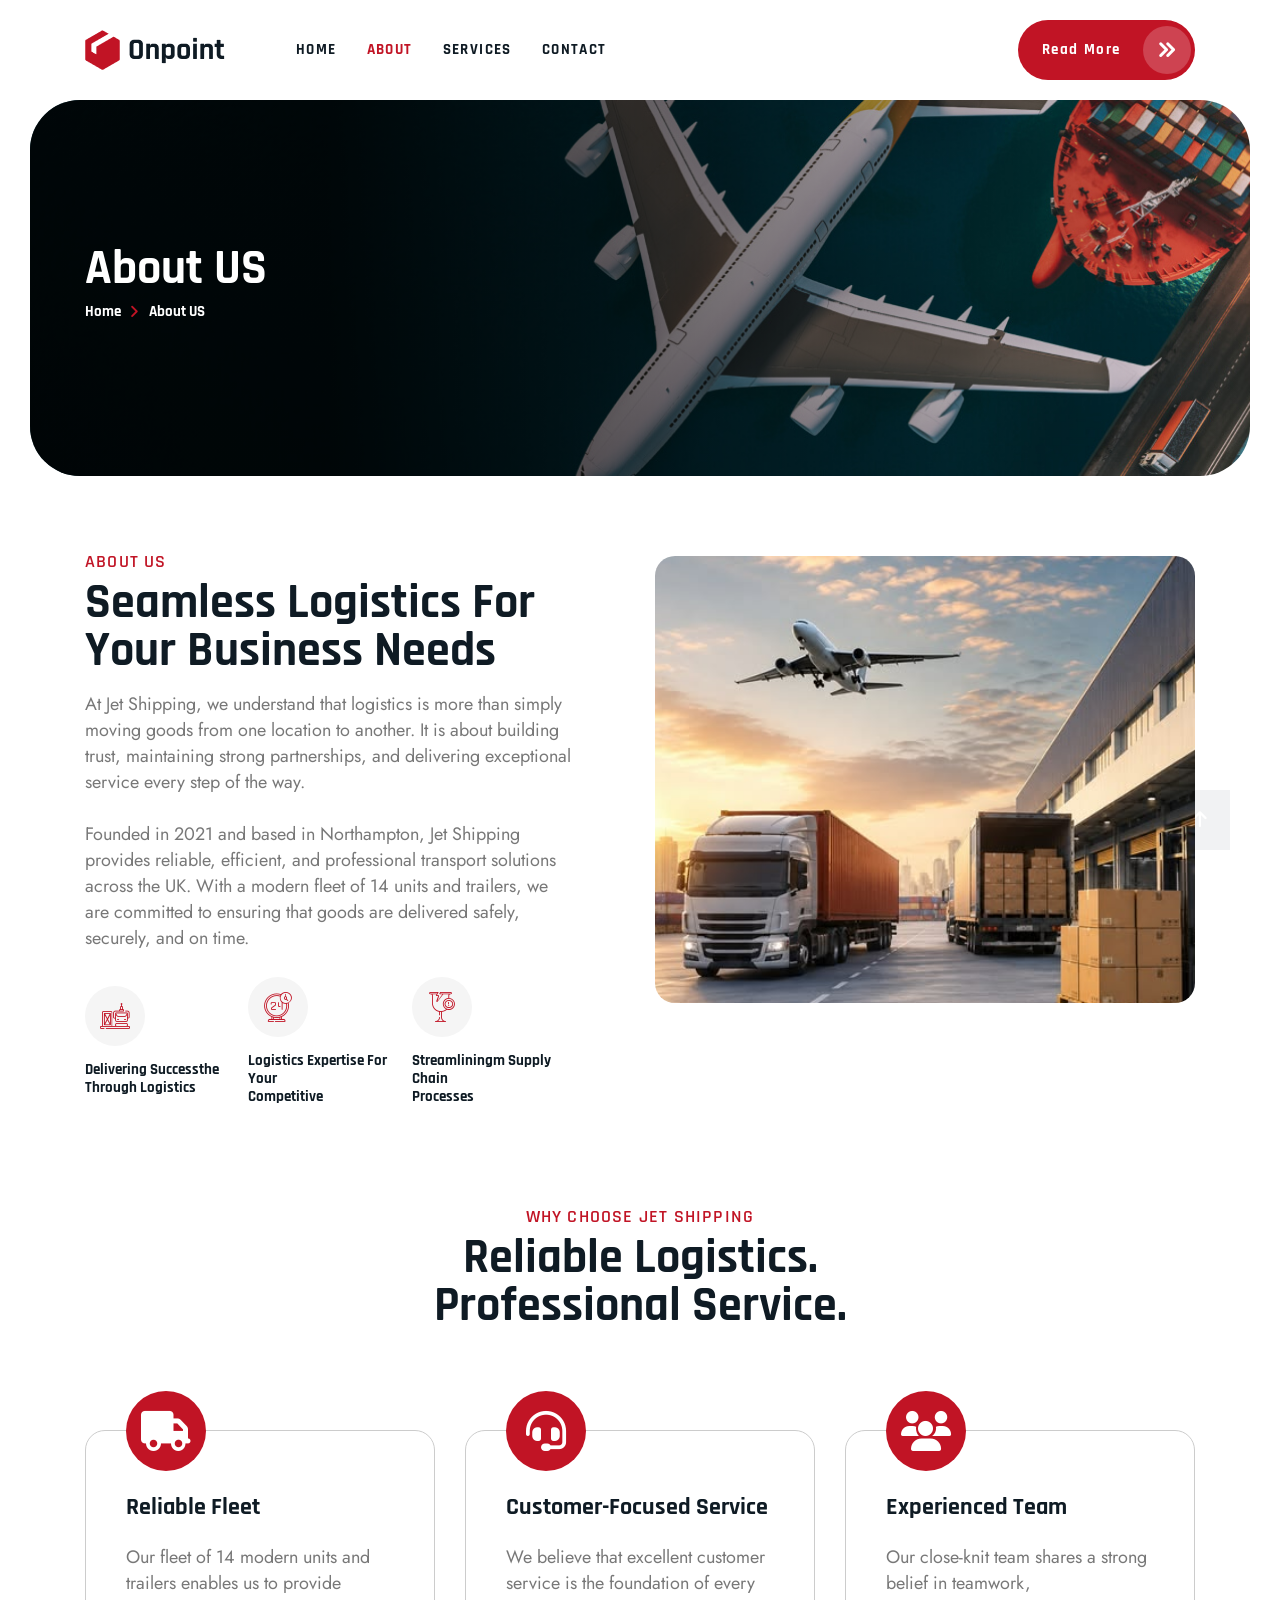
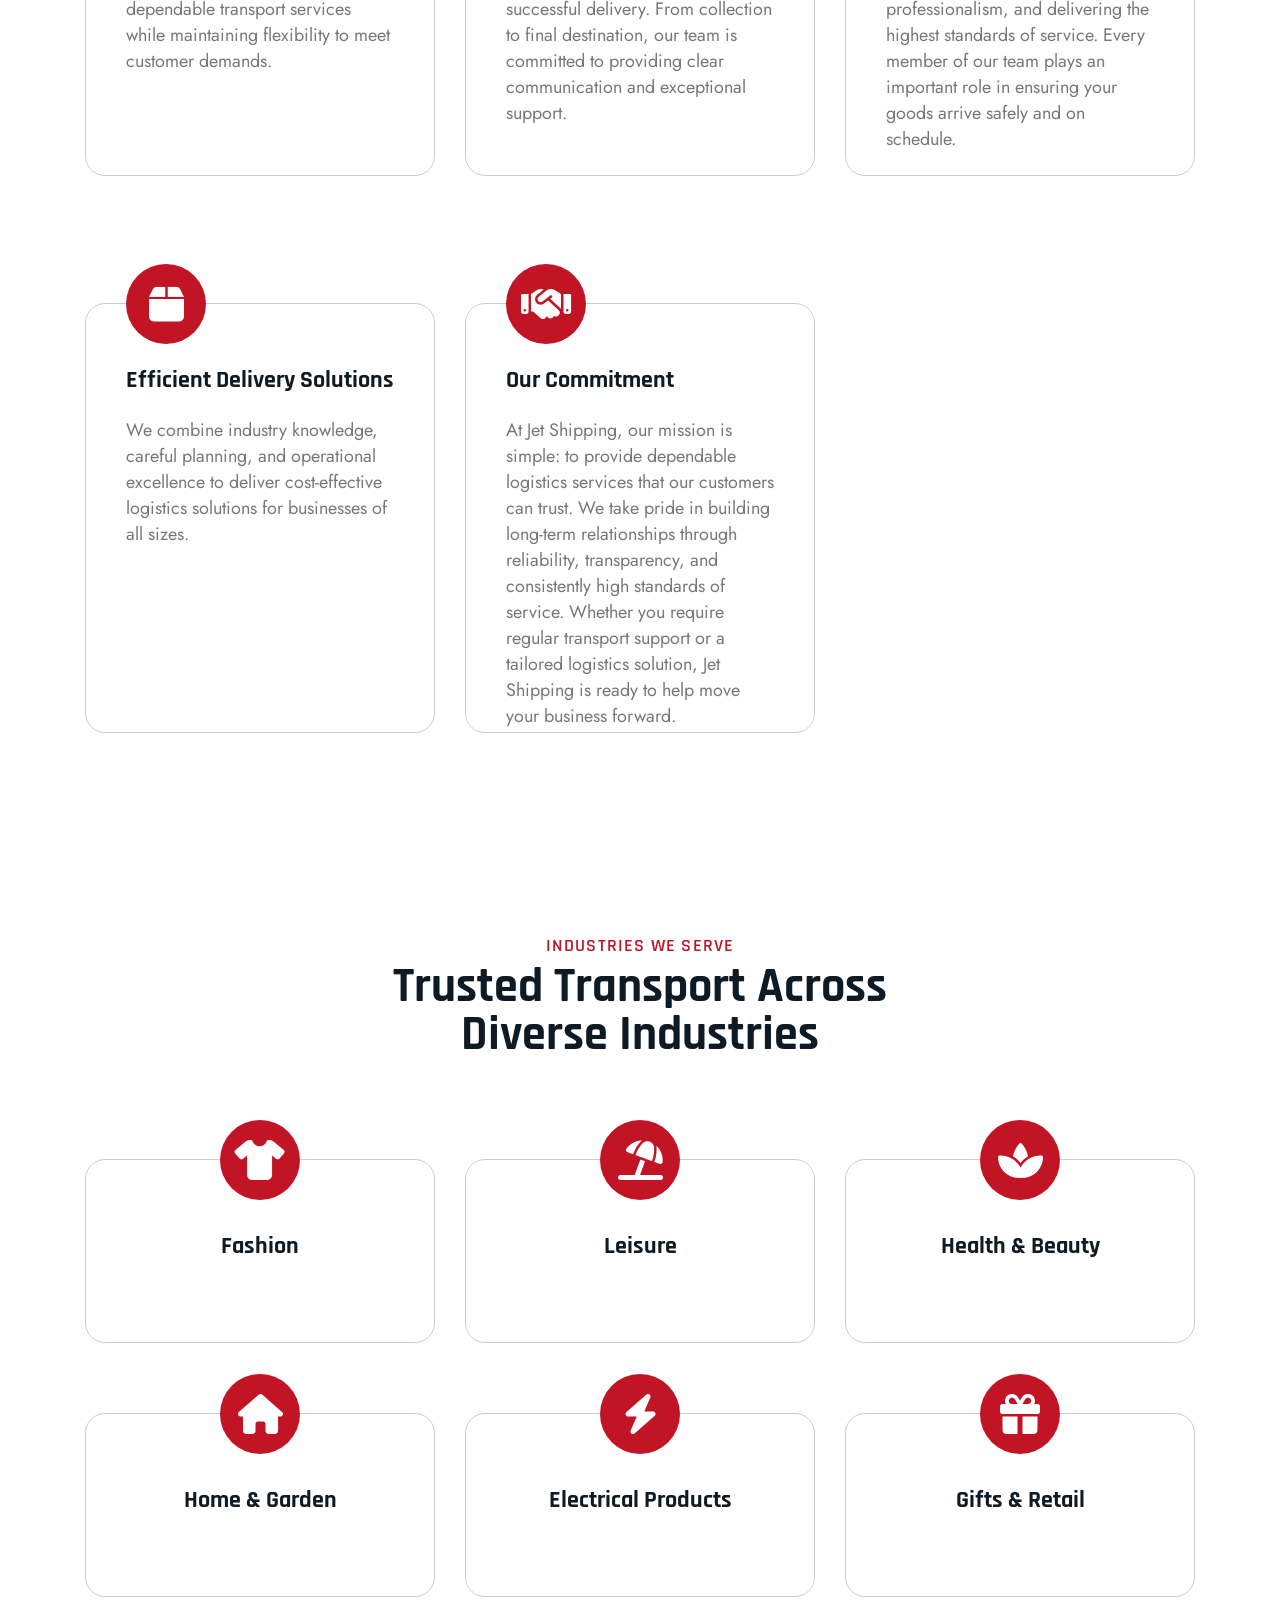
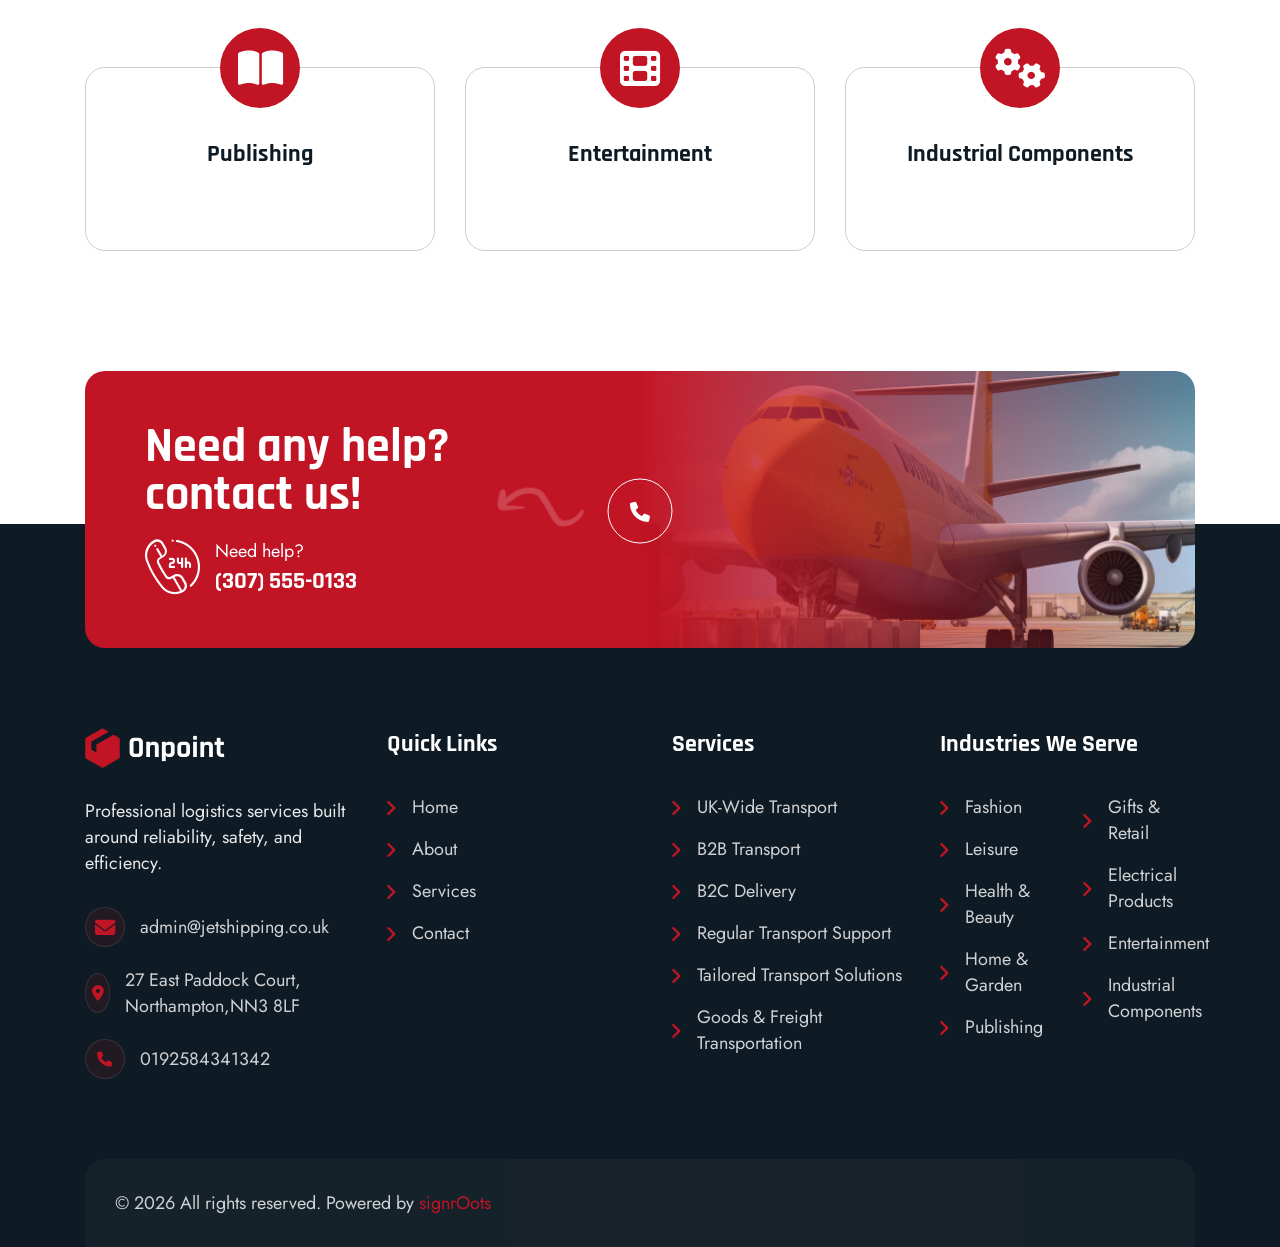
==== about.html @ c1cef326 "footer update" ====
<!DOCTYPE html>
<html lang="en">

<head>
    <meta charset="UTF-8" />
    <meta name="viewport" content="width=device-width, initial-scale=1.0" />
    <title>About Us | Jet Shipping | UK Logistics Services</title>
   
    <!-- Open Graph -->
    <meta property="og:title" content="Reliable Logistics Solutions You Can Trust | Jet Shipping">
    <meta property="og:description" content="Jet Shipping provides reliable and professional transport solutions across the UK, delivering goods safely, efficiently, and on time.">
    <meta property="og:image" content="https://arathi-kv.github.io/jetshipping/assets/images/share-thumbnail.png">
    <meta property="og:image:width" content="1200">
    <meta property="og:image:height" content="630">
    <meta property="og:image:alt" content="Jet Shipping - Reliable UK Logistics Solutions">
    <meta property="og:url" content="https://arathi-kv.github.io/jetshipping/about.html">
    <meta property="og:type" content="website">
    <meta property="og:site_name" content="Jet Shipping">
    <meta property="og:locale" content="en_GB">

    <!-- Twitter -->
    <meta name="twitter:card" content="summary_large_image">
    <meta name="twitter:title" content="Reliable Logistics Solutions You Can Trust | Jet Shipping">
    <meta name="twitter:description" content="Jet Shipping provides reliable and professional transport solutions across the UK, delivering goods safely, efficiently, and on time.">
    <meta name="twitter:image" content="https://arathi-kv.github.io/jetshipping/assets/images/share-thumbnail.png">
    <meta name="twitter:image:alt" content="Jet Shipping - Reliable UK Logistics Solutions">


    <!-- favicons Icons -->
    <link rel="apple-touch-icon" sizes="180x180" href="assets/images/favicons/apple-touch-icon.png" />
    <link rel="icon" type="image/png" sizes="32x32" href="assets/images/favicons/favicon-32x32.png" />
    <link rel="icon" type="image/png" sizes="16x16" href="assets/images/favicons/favicon-16x16.png" />
    <link rel="manifest" href="assets/images/favicons/site.webmanifest" />
    <meta name="description" content="onpoint HTML 5 Template " />

    <!-- fonts -->
    <link rel="preconnect" href="https://fonts.googleapis.com">

    <link rel="preconnect" href="https://fonts.gstatic.com" crossorigin>

    <link href="https://fonts.googleapis.com/css2?family=Jost:ital,wght@0,100..900;1,100..900&display=swap"
        rel="stylesheet">

    <link href="https://fonts.googleapis.com/css2?family=Rajdhani:wght@300;400;500;600;700&display=swap"
        rel="stylesheet">



    <link rel="stylesheet" href="assets/vendors/bootstrap/css/bootstrap.min.css" />
    <link rel="stylesheet" href="assets/vendors/animate/animate.min.css" />
    <link rel="stylesheet" href="assets/vendors/animate/custom-animate.css" />
    <link rel="stylesheet" href="assets/vendors/fontawesome/css/all.min.css" />
    <link rel="stylesheet" href="assets/vendors/jarallax/jarallax.css" />
    <link rel="stylesheet" href="assets/vendors/jquery-magnific-popup/jquery.magnific-popup.css" />
    <link rel="stylesheet" href="assets/vendors/odometer/odometer.min.css" />
    <link rel="stylesheet" href="assets/vendors/swiper/swiper.min.css" />
    <link rel="stylesheet" href="assets/vendors/onpoint-icons/style.css">
    <link rel="stylesheet" href="assets/vendors/owl-carousel/owl.carousel.min.css" />
    <link rel="stylesheet" href="assets/vendors/owl-carousel/owl.theme.default.min.css" />
    <link rel="stylesheet" href="assets/vendors/bootstrap-select/css/bootstrap-select.min.css" />
    <link rel="stylesheet" href="assets/vendors/nice-select/nice-select.css" />
    <link rel="stylesheet" href="assets/vendors/jquery-ui/jquery-ui.css" />

    <!-- template styles -->
    <link rel="stylesheet" href="assets/css/onpoint.css" />
    <link rel="stylesheet" href="assets/css/onpoint-responsive.css" />
       <link rel="stylesheet" href="https://cdnjs.cloudflare.com/ajax/libs/font-awesome/6.5.2/css/all.min.css">
</head>

<body>



    <div class="preloader">
        <div class="preloader__image"></div>
    </div>
    <!-- /.preloader -->

      <!-- Start sidebar widget content -->
    <div class="xs-sidebar-group info-group info-sidebar">
        <div class="xs-overlay xs-bg-black"></div>
        <div class="xs-sidebar-widget">
            <div class="sidebar-widget-container">
                <div class="widget-heading">
                    <a href="#" class="close-side-widget">X</a>
                </div>
                <div class="sidebar-textwidget">
                    <div class="sidebar-info-contents">
                        <div class="content-inner">
                            <div class="logo">
                                <a href="index.html"><img src="assets/images/resources/logo-2.png" alt="" /></a>
                            </div>
                            <div class="content-box">
                                <h4>Who We Are</h4>
                                <p>At Jet Shipping, we understand that logistics is more than simply moving goods from one location to another. It is about building trust, maintaining strong partnerships, and delivering exceptional service every step of the way.</p>
                                 <p>Founded in 2021 and based in Northampton, Jet Shipping provides reliable, efficient, and professional transport solutions across the UK. With a modern fleet of 14 units and trailers, we are committed to ensuring that goods are delivered safely, securely, and on time.</p>
                            </div>
                            <div class="form-inner">
                                <h4>Get a free quote</h4>
                                <form action="assets/inc/sendemail.php" class="contact-form-validated"
                                    novalidate="novalidate">
                                    <div class="form-group">
                                        <input type="text" name="name" placeholder="Name" required="">
                                    </div>
                                    <div class="form-group">
                                        <input type="email" name="email" placeholder="Email" required="">
                                    </div>
                                    <div class="form-group">
                                        <textarea name="message" placeholder="Message..."></textarea>
                                    </div>
                                    <div class="form-group message-btn">
                                        <button type="submit" class="thm-btn form-inner__btn">Submit Now</button>
                                    </div>
                                </form>
                                <div class="result"></div>
                            </div>
                        </div>
                    </div>
                </div>
            </div>
        </div>
    </div>
    <!-- End sidebar widget content -->

    <!-- Start sidebar widget content -->
    <div class="xs-sidebar-group info-group info-sidebar">
        <div class="xs-overlay xs-bg-black"></div>
        <div class="xs-sidebar-widget">
            <div class="sidebar-widget-container">
                <div class="widget-heading">
                    <a href="#" class="close-side-widget">X</a>
                </div>
                <div class="sidebar-textwidget">
                    <div class="sidebar-info-contents">
                        <div class="content-inner">
                            <div class="logo">
                                <a href="index.html"><img src="assets/images/resources/logo-2.png" alt="" /></a>
                            </div>
                            <div class="content-box">
                                <h4>About Us</h4>
                               <p>Jet Shipping delivers trusted UK-wide transport solutions with a focus on reliability, safety, and customer satisfaction. Our experienced team ensures every delivery is handled professionally and on time.
</p>
                            </div>
                            <div class="form-inner">
                                <h4>Get a free quote</h4>
                                <form action="assets/inc/sendemail.php" class="contact-form-validated"
                                    novalidate="novalidate">
                                    <div class="form-group">
                                        <input type="text" name="name" placeholder="Name" required="">
                                    </div>
                                    <div class="form-group">
                                        <input type="email" name="email" placeholder="Email" required="">
                                    </div>
                                    <div class="form-group">
                                        <textarea name="message" placeholder="Message..."></textarea>
                                    </div>
                                    <div class="form-group message-btn">
                                        <button type="submit" class="thm-btn form-inner__btn">Submit Now</button>
                                    </div>
                                </form>
                                <div class="result"></div>
                            </div>
                        </div>
                    </div>
                </div>
            </div>
        </div>
    </div>
    <!-- End sidebar widget content -->


    <div class="page-wrapper">
        <header class="main-header">
            <nav class="main-menu">
                <div class="main-menu__wrapper">
                    <div class="container">
                        <div class="main-menu__wrapper-inner">
                            <div class="main-menu__left">
                                <div class="main-menu__logo">
                                    <a href="index.html"><img src="assets/images/resources/logo-1.png" alt=""></a>
                                </div>
                                <div class="main-menu__main-menu-box">
                                    <a href="#" class="mobile-nav__toggler"><i class="fa fa-bars"></i></a>
                                    <ul class="main-menu__list">
                                        <li>
                                            <a href="index.html">Home </a>
                                            
                                        </li>
                                        <li>
                                            <a href="about.html">About</a>
                                        </li>
                                        <li>
                                            <a href="services.html">Services</a>
                                        </li>
                                        
                                        <li>
                                            <a href="contact.html">Contact</a>
                                        </li>
                                    </ul>
                                </div>
                            </div>
                            <div class="main-menu__right">
                                <div class="main-menu__search-nav-sidebar-btn-box">
                                    <div class="main-menu__search-box">
                                        <a href="#" class="main-menu__search search-toggler fas fa-search"></a>
                                    </div>
                                    <div class="main-menu__nav-sidebar-icon">
                                        <a class="navSidebar-button" href="#">
                                            <span class="icon-dots-menu-one"></span>
                                            <span class="icon-dots-menu-two"></span>
                                            <span class="icon-dots-menu-three"></span>
                                        </a>
                                    </div>
                                    <div class="main-menu__btn-box">
                                        <a href="#" class="thm-btn main-menu__btn">Read more<span></span></a>
                                    </div>
                                </div>
                            </div>
                        </div>
                    </div>
                </div>
            </nav>
        </header>

        <div class="stricky-header stricked-menu main-menu">
            <div class="sticky-header__content"></div><!-- /.sticky-header__content -->
        </div><!-- /.stricky-header -->


        <!--Page Header Start-->
        <section class="page-header">
            <div class="page-header__bg" style="background-image: url(assets/images/backgrounds/page-header-bg.jpg);">
            </div>
            <div class="container">
                <div class="page-header__inner">
                    <h2>About US</h2>
                    <div class="thm-breadcrumb__box">
                        <ul class="thm-breadcrumb list-unstyled">
                            <li><a href="index.html">Home</a></li>
                            <li><span class="icon-angle-left"></span></li>
                            <li>About US</li>
                        </ul>
                    </div>
                </div>
            </div>
        </section>
        <!--Page Header End-->


          <!--Why Choose One Start-->
        <section class="why-choose-one">
            <div class="container">
                <div class="row">
                    <div class="col-xl-6 col-lg-6">
                      <div class="why-choose-one__left">

                        <div class="section-title text-left">
                            <div class="section-title__tagline-box">
                                <span class="section-title__tagline">About Us</span>
                            </div>

                            <h2 class="section-title__title">
                                Seamless logistics for<br> your
                                
                                business needs
                            </h2>
                        </div>
                       <p class="why-choose-one__text">
                        At Jet Shipping, we understand that logistics is more than simply moving goods from one location to another. It is about building trust, maintaining strong partnerships, and delivering exceptional service every step of the way.
                    </p><br>
                    <p class="why-choose-one__text">
                        Founded in 2021 and based in Northampton, Jet Shipping provides reliable, efficient, and professional transport solutions across the UK. With a modern fleet of 14 units and trailers, we are committed to ensuring that goods are delivered safely, securely, and on time.
                    </p><br>
                        <ul class="about-one__list list-unstyled">
                                    <li>
                                        <div class="about-one__icon">
                                            <span class="icon-conveyor-1"></span>
                                        </div>
                                        <h3>Delivering successthe <br> through logistics</h3>
                                    </li>
                                    <li>
                                        <div class="about-one__icon">
                                            <span class="icon-clock"></span>
                                        </div>
                                        <h3>Logistics expertise for your<br> competitive </h3>
                                    </li>
                                    <li>
                                        <div class="about-one__icon">
                                            <span class="icon-fragile"></span>
                                        </div>
                                        <h3>Streamliningm supply chain<br> processes</h3>
                                    </li>
                                </ul>
                            </div>
                            </div>
                            <div class="col-xl-6 col-lg-6">
                                <div class="why-choose-one__right">
                                    <div class="why-choose-one__img">
                                        <img src="assets/images/resources/why-are-we-img-2.png" alt="">
                                       
                                    </div>
                                </div>
                            </div>
                        </div>
                    </div>
                    </section>
                    <!--Why Choose One End-->




         <!--Services Two Start-->
        <section class="services-two">
            <div class="container">
                <div class="section-title text-center">
                    <div class="section-title__tagline-box">
                        <span class="section-title__tagline">Why Choose Jet Shipping</span>
                    </div>
                    <h2 class="section-title__title">Reliable Logistics.<br>Professional Service.</h2>
                </div>
                <div class="row">
                    <!--Services Two Single Start-->
                    <div class="col-xl-4 col-lg-4 wow fadeInLeft" data-wow-delay="100ms">
                        <div class="services-two__single">
                            <div class="services-two__icon">
                                <i class="fa-solid fa-truck"></i>
                            </div>
                            <h3 class="services-two__title"> <a href="#">Reliable Fleet</a></h3>
                            <p class="services-two__text">Our fleet of 14 modern units and trailers enables us to provide dependable transport services while maintaining flexibility to meet customer demands.</p>
                        </div>
                    </div>
                    <!--Services Two Single End-->
                    <!--Services Two Single Start-->
                    <div class="col-xl-4 col-lg-4 wow fadeInUp" data-wow-delay="200ms">
                        <div class="services-two__single">
                            <div class="services-two__icon">
                                <i class="fa-solid fa-headset"></i>
                            </div>
                            <h3 class="services-two__title"> <a href="#">Customer-Focused Service</a></h3>
                            <p class="services-two__text">We believe that excellent customer service is the foundation of every successful delivery. From collection to final destination, our team is committed to providing clear communication and exceptional support.</p>
                        </div>
                    </div>
                    <!--Services Two Single End-->
                    <!--Services Two Single Start-->
                    <div class="col-xl-4 col-lg-4 wow fadeInRight" data-wow-delay="300ms">
                        <div class="services-two__single">
                            <div class="services-two__icon">
                                <i class="fa-solid fa-users"></i>
                            </div>
                            <h3 class="services-two__title"><a href="quick-move-logistics.html">Experienced Team</a></h3>
                            <p class="services-two__text">Our close-knit team shares a strong belief in teamwork, professionalism, and delivering the highest standards of service. Every member of our team plays an important role in ensuring your goods arrive safely and on schedule.</p>
                        </div>
                    </div>
                    <!--Services Two Single End-->
                    <!--Services Two Single Start-->
                    <div class="col-xl-4 col-lg-4 wow fadeInRight" data-wow-delay="300ms">
                        <div class="services-two__single">
                            <div class="services-two__icon">
                                <i class="fa-solid fa-box"></i>
                            </div>
                            <h3 class="services-two__title"><a href="quick-move-logistics.html">Efficient Delivery Solutions</a></h3>
                            <p class="services-two__text">We combine industry knowledge, careful planning, and operational excellence to deliver cost-effective logistics solutions for businesses of all sizes.</p>
                        </div>
                    </div>
                    <!--Services Two Single End-->
                    <!--Services Two Single Start-->
                    <div class="col-xl-4 col-lg-4 wow fadeInRight" data-wow-delay="300ms">
                        <div class="services-two__single">
                             <div class="services-two__icon">
                                <i class="fa-solid fa-handshake"></i>
                            </div>
                            <h3 class="services-two__title"><a href="quick-move-logistics.html">Our Commitment</a></h3>
                            <p class="services-two__text">At Jet Shipping, our mission is simple: to provide dependable logistics services that our customers can trust. We take pride in building long-term relationships through reliability, transparency, and consistently high standards of service.
                            Whether you require regular transport support or a tailored logistics solution, Jet Shipping is ready to help move your business forward.</p>
                        </div>
                    </div>
                    <!--Services Two Single End-->
                </div>
            </div>
        </section>
        <!--Services Two End-->


     <!--Services One Start-->
        <section class="services-one">
            <div class="container">
                <div class="section-title text-center">
                    <div class="section-title__tagline-box">
                        <span class="section-title__tagline">Industries We Serve</span>
                    </div>
                    <h2 class="section-title__title">Trusted Transport Across <br>Diverse Industries</h2>
                </div>
                <div class="row">
                    <!--Services One Single Start-->
                    <div class="col-xl-4 col-lg-4 wow fadeInLeft" data-wow-delay="100ms">
                        <div class="services-one__single">
                            <!-- Fashion -->
                            <div class="services-one__icon">
                                <i class="fa-solid fa-shirt"></i>
                            </div>
                        <h3 class="services-one__title"> <a href="#">Fashion</a></h3>
                            
                        </div>
                    </div>
                    <!--Services One Single End-->
                    <!--Services One Single Start-->
                    <div class="col-xl-4 col-lg-4 wow fadeInUp" data-wow-delay="200ms">
                        <div class="services-one__single">
                            <!-- Leisure -->
                                <div class="services-one__icon">
                                    <i class="fa-solid fa-umbrella-beach"></i>
                                </div>
                            <h3 class="services-one__title"><a href="quick-move-logistics.html">Leisure</a></h3>
                           
                        </div>
                    </div>
                    <!--Services One Single End-->
                    <!--Services One Single Start-->
                    <div class="col-xl-4 col-lg-4 wow fadeInRight" data-wow-delay="300ms">
                        <div class="services-one__single">
                           <!-- Health & Beauty -->
                            <div class="services-one__icon">
                                <i class="fa-solid fa-spa"></i>
                            </div>
                            <h3 class="services-one__title"> <a href="#">Health & Beauty</a></h3>
                            
                        </div>
                    </div>
                    <!--Services One Single End-->
                      <!--Services One Single Start-->
                    <div class="col-xl-4 col-lg-4 wow fadeInRight" data-wow-delay="300ms">
                        <div class="services-one__single">
                            <!-- Home & Garden -->
                            <div class="services-one__icon">
                                <i class="fa-solid fa-house"></i>
                            </div>
                            <h3 class="services-one__title"> <a href="#">Home & Garden</a></h3>
                            
                        </div>
                    </div>
                    <!--Services One Single End-->
                      <!--Services One Single Start-->
                    <div class="col-xl-4 col-lg-4 wow fadeInRight" data-wow-delay="300ms">
                        <div class="services-one__single">
                            <!-- Electrical Products -->
                            <div class="services-one__icon">
                                <i class="fa-solid fa-bolt"></i>
                            </div>
                            <h3 class="services-one__title"> <a href="#">Electrical Products</a></h3>
                        
                        </div>
                    </div>
                    <!--Services One Single End-->
                      <!--Services One Single Start-->
                    <div class="col-xl-4 col-lg-4 wow fadeInRight" data-wow-delay="300ms">
                        <div class="services-one__single">
                            <!-- Gifts & Retail -->
                            <div class="services-one__icon">
                                <i class="fa-solid fa-gift"></i>
                            </div>
                            <h3 class="services-one__title"> <a href="#">Gifts & Retail</a></h3>
                        </div>
                    </div>
                    <!--Services One Single End-->
                      <!--Services One Single Start-->
                    <div class="col-xl-4 col-lg-4 wow fadeInRight" data-wow-delay="300ms">
                        <div class="services-one__single">
                            <!-- Publishing -->
                            <div class="services-one__icon">
                                <i class="fa-solid fa-book-open"></i>
                            </div>
                            <h3 class="services-one__title"> <a href="#">Publishing</a></h3>
                           
                        </div>
                    </div>
                    <!--Services One Single End-->
                      <!--Services One Single Start-->
                    <div class="col-xl-4 col-lg-4 wow fadeInRight" data-wow-delay="300ms">
                        <div class="services-one__single">
                            <!-- Entertainment -->
                            <div class="services-one__icon">
                                <i class="fa-solid fa-film"></i>
                            </div>
                            <h3 class="services-one__title"> <a href="#">Entertainment</a></h3>
                       
                        </div>
                    </div>
                    <!--Services One Single End-->
                      <!--Services One Single Start-->
                    <div class="col-xl-4 col-lg-4 wow fadeInRight" data-wow-delay="300ms">
                        <div class="services-one__single">
                            <!-- Industrial Components -->
                            <div class="services-one__icon">
                                <i class="fa-solid fa-gears"></i>
                            </div>
                        <h3 class="services-one__title"> <a href="#">Industrial Components</a></h3>
                         
                        </div>
                    </div>
                    <!--Services One Single End-->
                </div>
            </div>
        </section>
        <!--Services One End-->


                <!--CTA One Start-->
        <section class="cta-one cta-two">
            <div class="container">
                <div class="cta-one__inner">
                    <div class="cta-one__bg-img"
                        style="background-image: url(assets/images/resources/cta-one-bg-img.jpg);"></div>
                    <div class="cta-one__content-box">
                        <div class="cta-one__icon">
                            <span class="icon-call"></span>
                            <div class="cta-one__shape-1">
                                <img src="assets/images/shapes/cta-one-shape-1.png" alt="">
                            </div>
                        </div>
                        <h3 class="cta-one__title">Need any help?
                            <br> contact us!</h3>
                        <div class="cta-one__contact-box">
                            <div class="icon">
                                <span class="icon-phone"></span>
                            </div>
                            <div class="content">
                                <p>Need help?</p>
                                <h3><a href="tel:3075550133">(307) 555-0133</a></h3>
                            </div>
                        </div>
                    </div>
                </div>
            </div>
        </section>
        <!--CTA One End-->

        <!--Site Footer Start-->
        <footer class="site-footer">
            
            <div class="site-footer__top">
                <div class="container">
                    <div class="site-footer__top-inner">
                        <div class="row">
                            <div class="col-xl-3 col-lg-6 col-md-6 wow fadeInUp" data-wow-delay="100ms">
                                <div class="footer-widget__column footer-widget__about">
                                    <div class="footer-widget__logo">
                                        <a href="index.html"><img src="assets/images/resources/footer-logo-1.png"
                                                alt=""></a>
                                    </div>
                                    <p class="footer-widget__about-text">Professional logistics services built around reliability, safety, and efficiency.
                                    </p>
                                    <ul class="footer-widget__about-contact list-unstyled">
                                        <li>
                                            <div class="icon">
                                                <span class="icon-envolop email-icon"></span>
                                            </div>
                                            <p><a href="mailto:admin@jetshipping.co.uk">admin@jetshipping.co.uk</a></p>
                                        </li>
                                        <li>
                                            <div class="icon">
                                                <span class="icon-location location-icon"></span>
                                            </div>
                                            <p>27 East Paddock Court, Northampton,NN3 8LF</p>
                                        </li>
                                        <li>
                                            <div class="icon">
                                                <span class="icon-call phone-call"></span>
                                            </div>
                                            <p><a href="tel:0192584341342">0192584341342</a></p>
                                        </li>
                                    </ul>
                                </div>
                            </div>
                            
                             <div class="col-xl-3 col-lg-6 col-md-6 wow fadeInUp" data-wow-delay="300ms">
                                <div class="footer-widget__column footer-widget__services">
                                    <div class="footer-widget__title-box">
                                        <h3 class="footer-widget__title">Quick Links</h3>
                                    </div>
                                    <ul class="footer-widget__services-list list-unstyled">
                                        <li>
                                             <a href="index.html"><span
                                                    class="icon-angle-left"></span>Home
                                          </a>
                                        </li>
                                        <li>
                                             <a href="about.html"><span class="icon-angle-left"></span>About</a>
                                        </li>
                                        <li>
                                             <a href="services.html"><span class="icon-angle-left"></span>Services</a>
                                        </li>
                                        <li>
                                            <a href="contact.html"><span
                                                    class="icon-angle-left"></span>Contact</a>
                                        </li>
                                    </ul>
                                </div>
                            </div>
                            <div class="col-xl-3 col-lg-6 col-md-6 wow fadeInUp" data-wow-delay="300ms">
                                <div class="footer-widget__column footer-widget__services">
                                    <div class="footer-widget__title-box">
                                        <h3 class="footer-widget__title">Services</h3>
                                    </div>
                                    <ul class="footer-widget__services-list list-unstyled">
                                        <li>
                                             <a href="#"><span
                                                    class="icon-angle-left"></span>UK-Wide Transport
                                          </a>
                                        </li>
                                        <li>
                                             <a href="#"><span class="icon-angle-left"></span>B2B Transport</a>
                                        </li>
                                        <li>
                                             <a href="#"><span class="icon-angle-left"></span>B2C Delivery</a>
                                        </li>
                                        <li>
                                            <a href="#"><span
                                                    class="icon-angle-left"></span>Regular Transport Support</a>
                                        </li>
                                        <li>
                                            <a href="#"><span class="icon-angle-left"></span>Tailored Transport Solutions</a>
                                        </li>
                                        <li>
                                            <a href="#"><span class="icon-angle-left"></span>Goods & Freight Transportation</a>
                                        </li>
                                    </ul>
                                </div>
                            </div>
                            <div class="col-xl-3 col-lg-6 col-md-6 wow fadeInUp" data-wow-delay="400ms">
                            <div class="footer-widget__column footer-widget__newsletter">

                                <div class="footer-widget__title-box">
                                    <h3 class="footer-widget__title">Industries We Serve</h3>
                                </div>

                            <div class="row">
                            <!-- Left side - 5 items -->
                            <div class="col-6">
                                <ul class="footer-widget__services-list list-unstyled">
                                    <li>
                                        <a href="#"><span class="icon-angle-left"></span>Fashion</a>
                                    </li>
                                    <li>
                                        <a href="#"><span class="icon-angle-left"></span>Leisure</a>
                                    </li>
                                    <li>
                                        <a href="#"><span class="icon-angle-left"></span>Health & Beauty</a>
                                    </li>
                                    <li>
                                        <a href="#"><span class="icon-angle-left"></span>Home & Garden</a>
                                    </li>
                                    <li>
                                        <a href="#"><span class="icon-angle-left"></span>Publishing</a>
                                    </li>
                                    
                                </ul>
                            </div>

                            <!-- Right side - 4 items -->
                            <div class="col-6">
                                <ul class="footer-widget__services-list list-unstyled">
                                    <li>
                                        <a href="#"><span class="icon-angle-left"></span>Gifts & Retail</a>
                                    </li>
                                    <li>
                                        <a href="#"><span class="icon-angle-left"></span>Electrical Products</a>
                                    </li>
                                    <li>
                                        <a href="#"><span class="icon-angle-left"></span>Entertainment</a>
                                    </li>
                                    <li>
                                        <a href="#"><span class="icon-angle-left"></span>Industrial Components</a>
                                    </li>
                                </ul>
                            </div>
                        </div>

                            <div class="mc-form__response"></div>
                        </div>
                    </div>
                    </div>
                </div>
            </div>
            </div>
             <div class="site-footer__bottom">
                <div class="container">
                    <div class="site-footer__bottom-inner">
                        <p class="site-footer__bottom-text">© 2026 All rights reserved. Powered by <a href="https://signroots.com/" target="_blank" rel="noopener noreferrer">signrOots</a></p>
                    </div>
                </div>
            </div>
        </footer>
        <!--Site Footer End-->


    </div><!-- /.page-wrapper -->


    <div class="mobile-nav__wrapper">
        <div class="mobile-nav__overlay mobile-nav__toggler"></div>
        <!-- /.mobile-nav__overlay -->
        <div class="mobile-nav__content">
            <span class="mobile-nav__close mobile-nav__toggler"><i class="fa fa-times"></i></span>

            <div class="logo-box">
                <a href="index.html" aria-label="logo image"><img src="assets/images/resources/logo-2.png" width="150"
                        alt="" /></a>
            </div>
            <!-- /.logo-box -->
            <div class="mobile-nav__container"></div>
            <!-- /.mobile-nav__container -->

            <ul class="mobile-nav__contact list-unstyled">
                <li>
                    <i class="fa fa-envelope"></i>
                    <a href="mailto:needhelp@packageName__.com">admin@jetshipping.co.uk</a>
                </li>
                <li>
                    <i class="fa fa-phone-alt"></i>
                    <a href="tel:666-888-0000">666 888 0000</a>
                </li>
            </ul><!-- /.mobile-nav__contact -->
            <div class="mobile-nav__top">
                <div class="mobile-nav__social">
                    <a href="#" class="fab fa-twitter"></a>
                    <a href="#" class="fab fa-facebook-square"></a>
                    <a href="#" class="fab fa-pinterest-p"></a>
                    <a href="#" class="fab fa-instagram"></a>
                </div><!-- /.mobile-nav__social -->
            </div><!-- /.mobile-nav__top -->



        </div>
        <!-- /.mobile-nav__content -->
    </div>
    <!-- /.mobile-nav__wrapper -->

    <div class="search-popup">
        <div class="search-popup__overlay search-toggler"></div>
        <!-- /.search-popup__overlay -->
        <div class="search-popup__content">
            <form action="#">
                <label for="search" class="sr-only">search here</label><!-- /.sr-only -->
                <input type="text" id="search" placeholder="Search Here..." />
                <button type="submit" aria-label="search submit" class="thm-btn">
                    <i class="fas fa-search"></i>
                </button>
            </form>
        </div>
        <!-- /.search-popup__content -->
    </div>
    <!-- /.search-popup -->

    <a href="#" data-target="html" class="scroll-to-target scroll-to-top"><i class="fas fa-arrow-up"></i></a>


    <script src="assets/vendors/jquery/jquery-3.6.0.min.js"></script>
    <script src="assets/vendors/bootstrap/js/bootstrap.bundle.min.js"></script>
    <script src="assets/vendors/jarallax/jarallax.min.js"></script>
    <script src="assets/vendors/jquery-ajaxchimp/jquery.ajaxchimp.min.js"></script>
    <script src="assets/vendors/jquery-appear/jquery.appear.min.js"></script>
    <script src="assets/vendors/jquery-circle-progress/jquery.circle-progress.min.js"></script>
    <script src="assets/vendors/jquery-magnific-popup/jquery.magnific-popup.min.js"></script>
    <script src="assets/vendors/jquery-validate/jquery.validate.min.js"></script>
    <script src="assets/vendors/odometer/odometer.min.js"></script>
    <script src="assets/vendors/swiper/swiper.min.js"></script>
    <script src="assets/vendors/wnumb/wNumb.min.js"></script>
    <script src="assets/vendors/wow/wow.js"></script>
    <script src="assets/vendors/isotope/isotope.js"></script>
    <script src="assets/vendors/owl-carousel/owl.carousel.min.js"></script>
    <script src="assets/vendors/bootstrap-select/js/bootstrap-select.min.js"></script>
    <script src="assets/vendors/jquery-ui/jquery-ui.js"></script>
    <script src="assets/vendors/jquery.circle-type/jquery.circleType.js"></script>
    <script src="assets/vendors/jquery.circle-type/jquery.lettering.min.js"></script>
    <script src="assets/vendors/nice-select/jquery.nice-select.min.js"></script>
    <script src="assets/vendors/marquee/marquee.min.js"></script>
    <script src="assets/vendors/sidebar-content/jquery-sidebar-content.js"></script>




    <!-- template js -->
    <script src="assets/js/onpoint.js"></script>
</body>

</html>
---- assets/vendors/onpoint-icons/style.css ----
@font-face {
  font-family: 'icomoon';
  src: url('fonts/icomoon.eot?orkqwr');
  src: url('fonts/icomoon.eot?orkqwr#iefix') format('embedded-opentype'),
    url('fonts/icomoon.ttf?orkqwr') format('truetype'),
    url('fonts/icomoon.woff?orkqwr') format('woff'),
    url('fonts/icomoon.svg?orkqwr#icomoon') format('svg');
  font-weight: normal;
  font-style: normal;
  font-display: block;
}

[class^="icon-"],
[class*=" icon-"] {
  /* use !important to prevent issues with browser extensions that change fonts */
  font-family: 'icomoon' !important;
  speak: never;
  font-style: normal;
  font-weight: normal;
  font-variant: normal;
  text-transform: none;
  line-height: 1;

  /* Better Font Rendering =========== */
  -webkit-font-smoothing: antialiased;
  -moz-osx-font-smoothing: grayscale;
}





.icon-airplane:before {
  content: "\e900";
}

.icon-angle-left:before {
  content: "\e901";
}

.icon-angle-right:before {
  content: "\e902";
}

.icon-arrow-down-left:before {
  content: "\e903";
}

.icon-arrow-down-right:before {
  content: "\e904";
}

.icon-arrow-left:before {
  content: "\e905";
}

.icon-arrow-right:before {
  content: "\e906";
}

.icon-calender:before {
  content: "\e907";
}

.icon-call:before {
  content: "\e908";
}

.icon-chat-1:before {
  content: "\e909";
}

.icon-clock:before {
  content: "\e90a";
}

.icon-comments:before {
  content: "\e90b";
}

.icon-comments-2:before {
  content: "\e90c";
}

.icon-container:before {
  content: "\e90d";
}

.icon-conveyor-1:before {
  content: "\e90e";
}

.icon-crane:before {
  content: "\e90f";
}

.icon-customer-service:before {
  content: "\e910";
}

.icon-dabble-arrow:before {
  content: "\e911";
}

.icon-down-arrow:before {
  content: "\e912";
}

.icon-envolop:before {
  content: "\e913";
}

.icon-facebook-f:before {
  content: "\e914";
}

.icon-fragile:before {
  content: "\e915";
}

.icon-instagram:before {
  content: "\e916";
}

.icon-ionic-ios-people:before {
  content: "\e917";
}

.icon-lift-truck:before {
  content: "\e918";
}

.icon-linkedin-in:before {
  content: "\e919";
}

.icon-location:before {
  content: "\e91a";
}

.icon-menu:before {
  content: "\e91b";
}

.icon-minus:before {
  content: "\e91c";
}

.icon-paper-plane:before {
  content: "\e91d";
}

.icon-phone:before {
  content: "\e91e";
}

.icon-play:before {
  content: "\e91f";
}

.icon-plus:before {
  content: "\e920";
}

.icon-postbox:before {
  content: "\e921";
}

.icon-quote:before {
  content: "\e922";
}

.icon-schedule:before {
  content: "\e923";
}

.icon-search:before {
  content: "\e924";
}

.icon-shipping:before {
  content: "\e925";
}

.icon-shopping-cart:before {
  content: "\e926";
}

.icon-star:before {
  content: "\e927";
}

.icon-user:before {
  content: "\e928";
}

.icon-user-2:before {
  content: "\e929";
}

.icon-Vector:before {
  content: "\e92a";
}
---- assets/css/onpoint.css ----
/*--------------------------------------------------------------
>>> TABLE OF CONTENTS:
----------------------------------------------------------------
# Utility
# Cards
# Common
# Form
# Navigations
# Animations
# Mobile Nav
# Search Popup
# Page Header
# Google Map
# Client Carousel
--------------------------------------------------------------*/

/*--------------------------------------------------------------
# Common
--------------------------------------------------------------*/
:root {
  --onpoint-font: "Jost", sans-serif;
  --onpoint-font-two: "Rajdhani", sans-serif;
  --onpoint-gray: #787878;
  --onpoint-gray-rgb: 120, 120, 120;
  --onpoint-white: #ffffff;
  --onpoint-white-rgb: 255, 255, 255;
  --onpoint-base: #C11425;
  --onpoint-base-rgb: 193, 20, 37;
  --onpoint-black: #0F1B24;
  --onpoint-black-rgb: 15, 27, 36;
  --onpoint-primary: #FFC000;
  --onpoint-primary-rgb: 255, 192, 0;
  --onpoint-extra: #F5F5F5;
  --onpoint-extra-rgb: 245, 245, 245;
  --onpoint-bdr-color: #CCCCCC;
  --onpoint-bdr-rgb: 204, 204, 204;
}

.row {
  --bs-gutter-x: 30px;
}

.gutter-y-30 {
  --bs-gutter-y: 30px;
}

body {
  font-family: var(--onpoint-font);
  font-size: 18px;
  line-height: 26px;
  font-weight: 400;
  color: var(--onpoint-gray);
}

body.locked {
  overflow: hidden;
}

a {
  color: var(--onpoint-base);
  -webkit-transition: all 500ms ease;
  transition: all 500ms ease;
}

a,
a:hover,
a:focus,
a:visited {
  text-decoration: none;
}

::-webkit-input-placeholder {
  color: inherit;
  opacity: 1;
}

:-ms-input-placeholder {
  color: inherit;
  opacity: 1;
}

::-ms-input-placeholder {
  color: inherit;
  opacity: 1;
}

::placeholder {
  color: inherit;
  opacity: 1;
}

h1,
h2,
h3,
h4,
h5,
h6 {
  font-family: var(--onpoint-font-two);
  color: var(--onpoint-black);
  margin: 0;
}

p {
  margin: 0;
}

dl,
ol,
ul {
  margin-top: 0;
  margin-bottom: 0;
}

::-webkit-input-placeholder {
  color: inherit;
  opacity: 1;
}

:-ms-input-placeholder {
  color: inherit;
  opacity: 1;
}

::-ms-input-placeholder {
  color: inherit;
  opacity: 1;
}

::placeholder {
  color: inherit;
  opacity: 1;
}

.page-wrapper {
  position: relative;
  margin: 0 auto;
  width: 100%;
  min-width: 300px;
  overflow: hidden;
}

.container {
  padding-left: 15px;
  padding-right: 15px;
}

.list-unstyled {
  padding-left: 0;
}

@media (min-width: 1320px) {
  .container {
    max-width: 1320px;
  }
}

::-webkit-input-placeholder {
  color: inherit;
  opacity: 1;
}

:-ms-input-placeholder {
  color: inherit;
  opacity: 1;
}

::-ms-input-placeholder {
  color: inherit;
  opacity: 1;
}

::placeholder {
  color: inherit;
  opacity: 1;
}

.section-separator {
  border-color: var(--onpoint-border);
  border-width: 1px;
  margin-top: 0;
  margin-bottom: 0;
}

#particles-js {
  position: absolute;
  top: 0;
  left: 0;
  right: 0;
  bottom: 0;
  width: 100%;
  height: 100%;
  background-position: 50% 50%;
  opacity: 0.4;
  z-index: -1;
}

.section-title {
  position: relative;
  display: block;
  margin-bottom: 60px;
  margin-top: -8px;
}

.section-title__tagline-box {
  position: relative;
  display: inline-block;
}

.section-title__tagline {
  position: relative;
  display: inline-block;
  font-size: 18px;
  line-height: 18px;
  color: var(--onpoint-base);
  font-weight: 600;
  text-transform: uppercase;
  letter-spacing: 1.2px;
  font-family: var(--onpoint-font-two);
}

.section-title__title {
  color: var(--onpoint-black);
  font-size: 48px;
  line-height: 48px;
  font-weight: 700;
  text-transform: capitalize;
  margin: 5px 0 0;
}

.thm-btn {
  position: relative;
  display: inline-flex;
  align-items: center;
  vertical-align: middle;
  -webkit-appearance: none;
  appearance: none;
  outline: none !important;
  font-weight: 700;
  font-size: 15px;
  color: var(--onpoint-white);
  text-transform: capitalize;
  padding: 5px 24px 5px;
  padding-right: 4px;
  letter-spacing: 1.6px;
  border-radius: 30px;
  border: 1px solid var(--onpoint-bdr-color);
  font-family: var(--onpoint-font-two);
  background-color: var(--onpoint-base);
  -webkit-transition: all 0.5s linear;
  transition: all 0.5s linear;
  overflow: hidden;
  gap: 22px;
  z-index: 1;
}

.thm-btn::after {
  content: "";
  background-color: var(--onpoint-black);
  position: absolute;
  transition: all .3s ease-in;
  z-index: -1;
  height: 100%;
  left: -35%;
  top: 0;
  transform: skew(30deg);
  transition-duration: .6s;
  transform-origin: top left;
  width: 0
}

.thm-btn:hover::after {
  height: 100%;
  width: 135%
}

.thm-btn:hover {
  color: var(--onpoint-white);
}

.thm-btn>span {
  position: relative;
  width: 48px;
  height: 48px;
  background-color: rgba(var(--onpoint-white-rgb), .20);
  border-radius: 50%;
  transition: 0.2s;
}

.thm-btn>span::after {
  position: absolute;
  top: 0;
  left: 2px;
  right: 0;
  bottom: 0;
  padding-top: inherit;
  padding-bottom: inherit;
  content: "\e911";
  font-family: 'icomoon' !important;
  font-size: 15px;
  text-align: center;
  transition: 0.2s;
  transform-origin: 50% 60%;
  display: flex;
  align-items: center;
  justify-content: center;
}

.thm-btn:hover>span::after {
  -webkit-animation: bounceright 0.3s alternate ease infinite;
  animation: bounceright 0.3s alternate ease infinite;
}

.bootstrap-select .btn-light:not(:disabled):not(.disabled).active,
.bootstrap-select .btn-light:not(:disabled):not(.disabled):active,
.bootstrap-select .show>.btn-light.dropdown-toggle {
  -webkit-box-shadow: none !important;
  box-shadow: none !important;
  outline: none !important;
}

.bootstrap-select>.dropdown-toggle {
  -webkit-box-shadow: none !important;
  box-shadow: none !important;
}

.bootstrap-select .dropdown-toggle:focus,
.bootstrap-select>select.mobile-device:focus+.dropdown-toggle {
  outline: none !important;
}

.bootstrap-select .dropdown-menu {
  border: 0;
  padding-top: 0;
  padding-bottom: 0;
  margin-top: 0;
  z-index: 991;
  border-radius: 0;
}

.bootstrap-select .dropdown-menu>li+li>a {
  border-top: 1px solid rgba(255, 255, 255, 0.2);
}

.bootstrap-select .dropdown-menu>li.selected>a {
  background: var(--onpoint-base);
  color: var(--onpoint-white);
}

.bootstrap-select .dropdown-menu>li>a {
  font-size: 16px;
  font-weight: 500;
  padding: 4px 12px;
  color: #ffffff;
  text-transform: uppercase;
  background: var(--onpoint-black);
  -webkit-transition: all 0.4s ease;
  transition: all 0.4s ease;
}

.bootstrap-select .dropdown-menu>li>a:hover {
  background: var(--onpoint-base);
  color: var(--onpoint-white);
  cursor: pointer;
}

.preloader {
  position: fixed;
  background-color: #fff;
  background-position: center center;
  background-repeat: no-repeat;
  top: 0;
  left: 0;
  right: 0;
  bottom: 0;
  z-index: 99999;
  display: -webkit-box;
  display: -ms-flexbox;
  display: flex;
  -webkit-box-pack: center;
  -ms-flex-pack: center;
  justify-content: center;
  -webkit-box-align: center;
  -ms-flex-align: center;
  align-items: center;
  text-align: center;
}

.preloader__image {
  -webkit-animation-fill-mode: both;
  animation-fill-mode: both;
  -webkit-animation-name: flipInY;
  animation-name: flipInY;
  -webkit-animation-duration: 2s;
  animation-duration: 2s;
  -webkit-animation-iteration-count: infinite;
  animation-iteration-count: infinite;
  background-image: url(../images/loader.png);
  background-repeat: no-repeat;
  background-position: center center;
  background-size: 60px auto;
  width: 100%;
  height: 100%;
}

/* scroll to top */
.scroll-to-top {
  display: inline-block;
  width: 60px;
  height: 60px;
  background: var(--onpoint-black);
  position: fixed;
  bottom: 50px;
  right: 50px;
  z-index: 99;
  text-align: center;
  -webkit-transition: all 0.4s ease;
  transition: all 0.4s ease;
  display: none;
  border-radius: 0;
}

.scroll-to-top i {
  color: var(--onpoint-white);
  font-size: 18px;
  line-height: 60px;
  -webkit-transition: all 0.4s ease;
  transition: all 0.4s ease;
}

.scroll-to-top:hover {
  background-color: var(--onpoint-base);
}

.scroll-to-top:hover i {
  color: var(--onpoint-white);
}



/** xs sidebar **/
.xs-sidebar-group .xs-overlay {
  left: 0%;
  top: 0;
  position: fixed;
  height: 100%;
  opacity: 0;
  width: 100%;
  visibility: hidden;
  -webkit-transition: all .4s ease-in .8s;
  -o-transition: all .4s ease-in .8s;
  transition: all .4s ease-in .8s;
  cursor: url(../images/icon/cross-out.png),
    pointer;
  z-index: 9999;
}

.xs-sidebar-group.isActive .xs-overlay {
  opacity: .8;
  visibility: visible;
  -webkit-transition: all .8s ease-out 0s;
  -o-transition: all .8s ease-out 0s;
  transition: all .8s ease-out 0s;
  right: 100%;
}

.xs-sidebar-group .widget-heading {
  position: absolute;
  top: 0;
  right: 0;
  padding: 25px;
}

.xs-sidebar-group .widget-heading a {
  position: relative;
  display: flex;
  align-items: center;
  justify-content: center;
  width: 30px;
  height: 30px;
  line-height: 30px;
  text-align: center;
  border: 2px solid #fff;
  border-radius: 50%;
  color: #fff;
  font-size: 16px;
  font-weight: 400;
  -webkit-transition: all 500ms ease;
  transition: all 500ms ease;
}

.xs-sidebar-group .widget-heading a:hover {
  color: var(--onpoint-base);
  border-color: var(--onpoint-base);
}

.xs-sidebar-widget {
  position: fixed;
  left: -100%;
  top: 0;
  bottom: 0;
  width: 100%;
  max-width: 360px;
  z-index: 999999;
  overflow: hidden;
  overflow-y: auto;
  -webkit-overflow-scrolling: touch;
  -webkit-transition: all 0.5s cubic-bezier(0.9, 0.03, 0, 0.96) 0.6s;
  -o-transition: all 0.5s cubic-bezier(0.9, 0.03, 0, 0.96) 0.6s;
  transition: all 0.5s cubic-bezier(0.9, 0.03, 0, 0.96) 0.6s;
  visibility: hidden;
  opacity: 0;
}

.xs-sidebar-group.isActive .xs-sidebar-widget {
  opacity: 1;
  visibility: visible;
  left: 0;
  background-color: var(--onpoint-black);
  -webkit-transition: all 0.7s cubic-bezier(0.9, 0.03, 0, 0.96) 0.4s;
  -o-transition: all 0.7s cubic-bezier(0.9, 0.03, 0, 0.96) 0.4s;
  transition: all 0.7s cubic-bezier(0.9, 0.03, 0, 0.96) 0.4s;
}

.sidebar-textwidget {
  padding: 70px 30px;
}

.sidebar-widget-container {
  position: relative;
  top: 150px;
  opacity: 0;
  visibility: hidden;
  -webkit-transition: all .3s ease-in .3s;
  -o-transition: all .3s ease-in .3s;
  transition: all .3s ease-in .3s;
  -webkit-backface-visibility: hidden;
  backface-visibility: hidden;
}

.xs-sidebar-group.isActive .sidebar-widget-container {
  top: 0px;
  opacity: 1;
  visibility: visible;
  -webkit-transition: all 1s ease-out 1.2s;
  -o-transition: all 1s ease-out 1.2s;
  transition: all 1s ease-out 1.2s;
  -webkit-backface-visibility: hidden;
  backface-visibility: hidden;
}

.xs-overlay {
  position: absolute;
  top: 0;
  left: 0;
  height: 100%;
  width: 100%;
  opacity: .8;
  z-index: 0;
}

.xs-bg-black {
  background-color: #000000;
}

.xs-sidebar-group .content-inner .logo {
  position: relative;
  max-width: 172px;
  width: 100%;
  margin-bottom: 30px;
}

.xs-sidebar-group .content-inner h4 {
  position: relative;
  display: block;
  font-size: 20px;
  line-height: 30px;
  color: #fff;
  font-weight: 600;
  text-transform: uppercase;
  margin-bottom: 15px;
}

.xs-sidebar-group .content-inner .content-box {
  margin-bottom: 30px;
  padding-right: 15px;
}

.xs-sidebar-group .content-inner .content-box p {
  color: #ffffff;
}

.xs-sidebar-group .content-inner .form-inner .form-group {
  position: relative;
  margin-bottom: 20px;
}

.xs-sidebar-group .content-inner .form-inner .form-group:last-child {
  margin-bottom: 0px;
}

.xs-sidebar-group .content-inner .form-inner .form-group input[type='text'],
.xs-sidebar-group .content-inner .form-inner .form-group input[type='email'],
.xs-sidebar-group .content-inner .form-inner .form-group textarea {
  position: relative;
  display: block;
  width: 100%;
  height: 50px;
  font-size: 15px;
  padding: 10px 20px;
  color: #848484;
  border: none;
  outline: none;
  transition: all 500ms ease;
}

.xs-sidebar-group .content-inner .form-inner .form-group .form-inner__btn {
  border: none;
  outline: none;
  background-color: var(--onpoint-white);
  color: var(--onpoint-black);
  display: inline-block;
  font-size: 16px;
  font-weight: 600;
  padding: 13px 45px;
  -webkit-transition: all 500ms ease;
  transition: all 500ms ease;
}

.xs-sidebar-group .content-inner .form-inner .form-group .form-inner__btn:hover {
  color: var(--onpoint-white);
}

.xs-sidebar-group .content-inner .form-inner .form-group .form-inner__btn:after {
  background-color: var(--onpoint-base);
}

.xs-sidebar-group .content-inner .form-inner .form-group textarea {
  resize: none;
  height: 120px;
}

.xs-sidebar-group .content-inner .form-inner .form-group input:focus,
.xs-sidebar-group .content-inner .form-inner .form-group textarea:focus {
  border-color: #00224f;
}


/*--------------------------------------------------------------
# Navigations One
--------------------------------------------------------------*/
.main-header {
  background: transparent;
  position: relative;
  display: block;
  width: 100%;
  transition: all 500ms ease;
  z-index: 999;
}



.main-menu {
  position: relative;
  display: block;
  z-index: 1;
}

.main-menu__wrapper {
  position: relative;
  display: block;
  z-index: 1;
}

.main-menu__wrapper-inner {
  position: relative;
  display: flex;
  align-items: center;
  justify-content: space-between;
  flex-wrap: wrap;
  z-index: 1;
}

.main-menu__left {
  position: relative;
  display: flex;
  align-items: center;
  gap: 70px;
  flex-wrap: wrap;
}

.main-menu__logo {
  position: relative;
  display: block;
  padding: 30px 0;
  z-index: 1;
}

.main-menu__logo a {
  position: relative;
  display: block;
}

.main-menu__main-menu-box {
  position: relative;
  display: block;
}

.main-menu__right {
  position: relative;
  display: flex;
  align-items: center;
  flex-wrap: wrap;
}

.main-menu__search-nav-sidebar-btn-box {
  position: relative;
  display: flex;
  align-items: center;
  flex-wrap: wrap;
}

.main-menu__search-box {
  position: relative;
  display: block;
  padding: 20px 0;
}

.main-menu__search-box:before {
  content: "";
  position: absolute;
  top: 10px;
  bottom: 10px;
  right: -25px;
  width: 1px;
  background-color: rgba(var(--onpoint-black-rgb), .40);
}

.main-menu__search {
  position: relative;
  display: flex;
  align-items: center;
  font-size: 20px;
  color: var(--onpoint-black);
}

.main-menu__search:hover {
  color: var(--onpoint-base);
}

.main-menu__nav-sidebar-icon {
  position: relative;
  display: block;
  margin-left: 50px;
  margin-right: 35px;
  padding: 15px 0;
}

.main-menu__nav-sidebar-icon .navSidebar-button {
  position: relative;
  display: flex;
  align-items: flex-end;
  justify-content: center;
  flex-direction: column;
  height: 30px;
  width: 30px;
  -webkit-transition: all 500ms ease;
  transition: all 500ms ease;
}

.icon-dots-menu-one {
  position: relative;
  display: block;
  width: 20px;
  height: 2px;
  background-color: var(--onpoint-black);
  -webkit-transition: all 500ms ease;
  transition: all 500ms ease;
}

.main-menu__nav-sidebar-icon .navSidebar-button:hover .icon-dots-menu-one {
  width: 30px;
}

.icon-dots-menu-two {
  position: relative;
  display: block;
  width: 30px;
  height: 2px;
  background-color: var(--onpoint-black);
  margin-top: 8px;
  margin-bottom: 8px;
  -webkit-transition: all 500ms ease;
  transition: all 500ms ease;
}

.icon-dots-menu-three {
  position: relative;
  display: block;
  width: 25px;
  height: 2px;
  background-color: var(--onpoint-black);
  -webkit-transition: all 500ms ease;
  transition: all 500ms ease;
}

.main-menu__nav-sidebar-icon .navSidebar-button:hover .icon-dots-menu-three {
  width: 30px;
}

.main-menu__btn-box {
  position: relative;
  display: block;
}

.main-menu__btn {
  border: none;
  padding: 6px 24px 6px;
  padding-right: 4px;
}

.stricky-header.main-menu {
  background-color: var(--onpoint-white);
}

.main-menu .main-menu__list,
.main-menu .main-menu__list>li>ul,
.main-menu .main-menu__list>li>ul>li>ul,
.stricky-header .main-menu__list,
.stricky-header .main-menu__list>li>ul,
.stricky-header .main-menu__list>li>ul>li>ul {
  margin: 0;
  padding: 0;
  list-style-type: none;
  -webkit-box-align: center;
  -ms-flex-align: center;
  align-items: center;
  display: none;
}



@media (min-width: 1200px) {

  .main-menu .main-menu__list,
  .main-menu .main-menu__list>li>ul,
  .main-menu .main-menu__list>li>ul>li>ul,
  .stricky-header .main-menu__list,
  .stricky-header .main-menu__list>li>ul,
  .stricky-header .main-menu__list>li>ul>li>ul {
    display: -webkit-box;
    display: -ms-flexbox;
    display: flex;
  }
}

.main-menu .main-menu__list>li,
.stricky-header .main-menu__list>li {
  padding-top: 37px;
  padding-bottom: 37px;
  position: relative;
}

.main-menu .main-menu__list>li+li,
.stricky-header .main-menu__list>li+li {
  margin-left: 30px;
}

.main-menu .main-menu__list>li>a,
.stricky-header .main-menu__list>li>a {
  font-size: 15px;
  display: -webkit-box;
  display: -ms-flexbox;
  display: flex;
  -webkit-box-align: center;
  -ms-flex-align: center;
  align-items: center;
  color: var(--onpoint-black);
  font-weight: 700;
  font-family: var(--onpoint-font-two);
  text-transform: uppercase;
  letter-spacing: 1.4px;
  position: relative;
  -webkit-transition: all 500ms ease;
  transition: all 500ms ease;
}

.main-menu .main-menu__list>li.dropdown>a {
  padding-right: 16px;
}

.main-menu .main-menu__list>li.dropdown>a:after {
  position: absolute;
  top: 50%;
  right: 0;
  font-family: "Font Awesome 5 Free";
  content: "\f107";
  font-size: 14px;
  color: var(--onpoint-black);
  transform: translateY(-50%);
  font-weight: 700;
  z-index: 1;
}

.main-menu .main-menu__list>li.current>a::after,
.main-menu .main-menu__list>li:hover>a::after,
.stricky-header .main-menu__list>li.current>a::after,
.stricky-header .main-menu__list>li:hover>a::after {
  color: var(--onpoint-base);
}

.main-menu .main-menu__list>li.current>a,
.main-menu .main-menu__list>li:hover>a,
.stricky-header .main-menu__list>li.current>a,
.stricky-header .main-menu__list>li:hover>a {
  color: var(--onpoint-base);
}

.main-menu .main-menu__list>li>ul,
.main-menu .main-menu__list>li>ul>li>ul,
.stricky-header .main-menu__list>li>ul,
.stricky-header .main-menu__list>li>ul>li>ul {
  position: absolute;
  top: 100%;
  left: 0;
  min-width: 250px;
  -webkit-box-orient: vertical;
  -webkit-box-direction: normal;
  -ms-flex-direction: column;
  flex-direction: column;
  -webkit-box-pack: start;
  -ms-flex-pack: start;
  justify-content: flex-start;
  -webkit-box-align: start;
  -ms-flex-align: start;
  align-items: flex-start;
  opacity: 0;
  visibility: hidden;
  -webkit-transform-origin: top center;
  transform-origin: top center;
  -webkit-transform: scaleY(0) translateZ(100px);
  transform: scaleY(0) translateZ(100px);
  -webkit-transition: opacity 500ms ease, visibility 500ms ease, -webkit-transform 700ms ease;
  transition: opacity 500ms ease, visibility 500ms ease, -webkit-transform 700ms ease;
  transition: opacity 500ms ease, visibility 500ms ease, transform 700ms ease;
  transition: opacity 500ms ease, visibility 500ms ease, transform 700ms ease, -webkit-transform 700ms ease;
  z-index: 99;
  background-color: #fff;
  box-shadow: 0px 10px 60px 0px rgba(0, 0, 0, 0.07);
}

.main-menu .main-menu__list>li>ul>li>ul>li>ul,
.stricky-header .main-menu__list>li>ul>li>ul>li>ul {
  display: none;
}

.main-menu .main-menu__list>li:hover>ul,
.main-menu .main-menu__list>li>ul>li:hover>ul,
.stricky-header .main-menu__list>li:hover>ul,
.stricky-header .main-menu__list>li>ul>li:hover>ul {
  opacity: 1;
  visibility: visible;
  -webkit-transform: scaleY(1) translateZ(0px);
  transform: scaleY(1) translateZ(0px);
}

.main-menu .main-menu__list>li>ul>li,
.main-menu .main-menu__list>li>ul>li>ul>li,
.stricky-header .main-menu__list>li>ul>li,
.stricky-header .main-menu__list>li>ul>li>ul>li {
  -webkit-box-flex: 1;
  -ms-flex: 1 1 100%;
  flex: 1 1 100%;
  width: 100%;
  position: relative;
  border-bottom: 1px solid rgba(var(--onpoint-bdr-rgb), .50);
}

.main-menu .main-menu__list>li>ul>li:last-child,
.main-menu .main-menu__list>li>ul>li>ul>li:last-child,
.stricky-header .main-menu__list>li>ul>li:last-child,
.stricky-header .main-menu__list>li>ul>li>ul>li:last-child {
  border-bottom: 0;
}

.main-menu .main-menu__list>li>ul>li+li,
.main-menu .main-menu__list>li>ul>li>ul>li+li,
.stricky-header .main-menu__list>li>ul>li+li,
.stricky-header .main-menu__list>li>ul>li>ul>li+li {
  border-top: none;
  margin-top: 0px;
}

.main-menu .main-menu__list>li>ul>li>a,
.main-menu .main-menu__list>li>ul>li>ul>li>a,
.stricky-header .main-menu__list>li>ul>li>a,
.stricky-header .main-menu__list>li>ul>li>ul>li>a {
  position: relative;
  font-size: 18px;
  line-height: 30px;
  color: var(--onpoint-black);
  font-weight: 500;
  display: -webkit-box;
  display: -ms-flexbox;
  display: flex;
  padding: 10px 20px 10px;
  -webkit-transition: 500ms;
  transition: 500ms;
}

.main-menu .main-menu__list>li>ul>li:hover>a,
.main-menu .main-menu__list>li>ul>li>ul>li:hover>a,
.stricky-header .main-menu__list>li>ul>li:hover>a,
.stricky-header .main-menu__list>li>ul>li>ul>li:hover>a {
  background-color: var(--onpoint-base);
  color: var(--onpoint-white);
}

.main-menu .main-menu__list>li>ul>li>ul,
.stricky-header .main-menu__list>li>ul>li>ul {
  top: 0;
  left: 100%;
}

.main-menu .main-menu__list li ul li>ul.right-align,
.stricky-header .main-menu__list li ul li>ul.right-align {
  top: 0;
  left: auto;
  right: 100%;
}


.stricky-header {
  position: fixed;
  z-index: 991;
  top: 0;
  left: 0;
  background-color: #fff;
  width: 100%;
  visibility: hidden;
  -webkit-transform: translateY(-120%);
  transform: translateY(-120%);
  -webkit-transition: visibility 500ms ease, -webkit-transform 500ms ease;
  transition: visibility 500ms ease, -webkit-transform 500ms ease;
  transition: transform 500ms ease, visibility 500ms ease;
  transition: transform 500ms ease, visibility 500ms ease, -webkit-transform 500ms ease;
  -webkit-box-shadow: 0px 10px 60px 0px rgba(0, 0, 0, 0.05);
  box-shadow: 0px 10px 60px 0px rgba(0, 0, 0, 0.05);
}

@media (max-width: 1199px) {
  .stricky-header {
    display: none !important;
  }
}

.stricky-header.stricky-fixed {
  -webkit-transform: translateY(0);
  transform: translateY(0);
  visibility: visible;
}

.stricky-header .main-menu__inner {
  -webkit-box-shadow: none;
  box-shadow: none;
  padding-right: 0;
  max-width: 1170px;
  width: 100%;
  margin: 0 auto;
}

.mobile-nav__buttons {
  display: -webkit-box;
  display: -ms-flexbox;
  display: flex;
  margin-left: auto;
  margin-right: 10px;
}

@media (min-width: 1200px) {
  .mobile-nav__buttons {
    display: none;
  }
}

.mobile-nav__buttons a {
  font-size: 20px;
  color: var(--onpoint-base);
  cursor: pointer;
}

.mobile-nav__buttons a+a {
  margin-left: 10px;
}

.mobile-nav__buttons a:hover {
  color: var(--onpoint-base);
}

.main-menu .mobile-nav__toggler {
  position: relative;
  display: inline-block;
  font-size: 20px;
  color: var(--onpoint-base);
  cursor: pointer;
  -webkit-transition: 500ms;
  transition: 500ms;
}

.main-menu .mobile-nav__toggler:hover {
  color: var(--onpoint-black);
}

@media (min-width: 1200px) {
  .main-menu .mobile-nav__toggler {
    display: none;
  }
}

/*--------------------------------------------------------------
# Mobile Nav
--------------------------------------------------------------*/
.mobile-nav__wrapper {
  position: fixed;
  top: 0;
  left: 0;
  width: 100vw;
  height: 100vh;
  z-index: 999;
  -webkit-transform: translateX(-100%);
  transform: translateX(-100%);
  -webkit-transform-origin: left center;
  transform-origin: left center;
  -webkit-transition: visibility 500ms ease 500ms, -webkit-transform 500ms ease 500ms;
  transition: visibility 500ms ease 500ms, -webkit-transform 500ms ease 500ms;
  transition: transform 500ms ease 500ms, visibility 500ms ease 500ms;
  transition: transform 500ms ease 500ms, visibility 500ms ease 500ms, -webkit-transform 500ms ease 500ms;
  visibility: hidden;
}

.mobile-nav__wrapper .container {
  padding-left: 0;
  padding-right: 0;
}

.mobile-nav__wrapper.expanded {
  opacity: 1;
  -webkit-transform: translateX(0%);
  transform: translateX(0%);
  visibility: visible;
  -webkit-transition: visibility 500ms ease 0ms, -webkit-transform 500ms ease 0ms;
  transition: visibility 500ms ease 0ms, -webkit-transform 500ms ease 0ms;
  transition: transform 500ms ease 0ms, visibility 500ms ease 0ms;
  transition: transform 500ms ease 0ms, visibility 500ms ease 0ms, -webkit-transform 500ms ease 0ms;
}

.mobile-nav__overlay {
  position: absolute;
  top: 0;
  left: 0;
  right: 0;
  bottom: 0;
  background-color: #000000;
  opacity: 0.5;
  cursor: pointer;
}

.mobile-nav__content {
  width: 300px;
  background-color: var(--onpoint-black);
  z-index: 10;
  position: relative;
  height: 100%;
  overflow-y: auto;
  padding-top: 30px;
  padding-bottom: 30px;
  padding-left: 15px;
  padding-right: 15px;
  opacity: 0;
  visibility: hidden;
  -webkit-transform: translateX(-100%);
  transform: translateX(-100%);
  -webkit-transition: opacity 500ms ease 0ms, visibility 500ms ease 0ms, -webkit-transform 500ms ease 0ms;
  transition: opacity 500ms ease 0ms, visibility 500ms ease 0ms, -webkit-transform 500ms ease 0ms;
  transition: opacity 500ms ease 0ms, visibility 500ms ease 0ms, transform 500ms ease 0ms;
  transition: opacity 500ms ease 0ms, visibility 500ms ease 0ms, transform 500ms ease 0ms, -webkit-transform 500ms ease 0ms;
}

.mobile-nav__wrapper.expanded .mobile-nav__content {
  opacity: 1;
  visibility: visible;
  -webkit-transform: translateX(0);
  transform: translateX(0);
  -webkit-transition: opacity 500ms ease 500ms, visibility 500ms ease 500ms, -webkit-transform 500ms ease 500ms;
  transition: opacity 500ms ease 500ms, visibility 500ms ease 500ms, -webkit-transform 500ms ease 500ms;
  transition: opacity 500ms ease 500ms, visibility 500ms ease 500ms, transform 500ms ease 500ms;
  transition: opacity 500ms ease 500ms, visibility 500ms ease 500ms, transform 500ms ease 500ms, -webkit-transform 500ms ease 500ms;
}

.mobile-nav__content .logo-box {
  margin-bottom: 40px;
  display: -webkit-box;
  display: -ms-flexbox;
  display: flex;
}

.mobile-nav__close {
  position: absolute;
  top: 20px;
  right: 15px;
  font-size: 18px;
  color: var(--onpoint-white);
  cursor: pointer;
}

.mobile-nav__content .main-menu__list,
.mobile-nav__content .main-menu__list>li>ul,
.mobile-nav__content .main-menu__list>li>ul>li>ul {
  margin: 0;
  padding: 0;
  list-style-type: none;
}

.mobile-nav__content .main-menu__list>li>ul,
.mobile-nav__content .main-menu__list>li>ul>li>ul {
  display: none;
  border-top: 1px solid rgba(255, 255, 255, 0.1);
  margin-left: 0.5em;
}

.mobile-nav__content .main-menu__list>li:not(:last-child),
.mobile-nav__content .main-menu__list>li>ul>li:not(:last-child),
.mobile-nav__content .main-menu__list>li>ul>li>ul>li:not(:last-child) {
  border-bottom: 1px solid rgba(255, 255, 255, 0.1);
}

.mobile-nav__content .main-menu__list>li>a>.main-menu-border {
  display: none !important;
}

.mobile-nav__content .main-menu__list>li>a,
.mobile-nav__content .main-menu__list>li>ul>li>a,
.mobile-nav__content .main-menu__list>li>ul>li>ul>li>a {
  display: -webkit-box;
  display: -ms-flexbox;
  display: flex;
  -webkit-box-pack: justify;
  -ms-flex-pack: justify;
  justify-content: space-between;
  line-height: 30px;
  color: #ffffff;
  font-size: 14px;
  font-family: var(--onpoint-font);
  font-weight: 500;
  height: 46px;
  -webkit-box-align: center;
  -ms-flex-align: center;
  align-items: center;
  -webkit-transition: 500ms;
  transition: 500ms;
}

.mobile-nav__content .main-menu__list>li>a.expanded .mobile-nav__content .main-menu__list>li>ul>li>a.expanded .mobile-nav__content .main-menu__list>li>ul>li>ul>li>a.expanded {
  color: var(--onpoint-base);
}

.mobile-nav__content .main-menu__list li a.expanded {
  color: var(--onpoint-base);
}

.mobile-nav__content .main-menu__list>li>a>button,
.mobile-nav__content .main-menu__list>li>ul>li>a>button,
.mobile-nav__content .main-menu__list>li>ul>li>ul>li>a>button {
  width: 30px;
  height: 30px;
  background-color: var(--onpoint-base);
  border: none;
  outline: none;
  color: #fff;
  display: -webkit-box;
  display: -ms-flexbox;
  display: flex;
  -webkit-box-align: center;
  -ms-flex-align: center;
  align-items: center;
  -webkit-box-pack: center;
  -ms-flex-pack: center;
  justify-content: center;
  text-align: center;
  -webkit-transform: rotate(-90deg);
  transform: rotate(-90deg);
  -webkit-transition: -webkit-transform 500ms ease;
  transition: -webkit-transform 500ms ease;
  transition: transform 500ms ease;
  transition: transform 500ms ease, -webkit-transform 500ms ease;
  padding: 0;
}

.mobile-nav__content .main-menu__list>li>a>button.expanded,
.mobile-nav__content .main-menu__list>li>ul>li>a>button.expanded,
.mobile-nav__content .main-menu__list>li>ul>li>ul>li>a>button.expanded {
  -webkit-transform: rotate(0deg);
  transform: rotate(0deg);
  background-color: #fff;
  color: var(--onpoint-base);
}

/* no menu after 2rd level dropdown */
.mobile-nav__content .main-menu__list>li>ul>li>ul>li>a>button,
.mobile-nav__content .main-menu__list>li>ul>li>ul>li>ul {
  display: none !important;
}

.mobile-nav__content .main-menu__list li.cart-btn span {
  position: relative;
  top: auto;
  right: auto;
  -webkit-transform: translate(0, 0);
  transform: translate(0, 0);
}

.mobile-nav__content .main-menu__list li.cart-btn i {
  font-size: 16px;
}

.mobile-nav__top {
  display: -webkit-box;
  display: -ms-flexbox;
  display: flex;
  -webkit-box-align: center;
  -ms-flex-align: center;
  align-items: center;
  -webkit-box-pack: justify;
  -ms-flex-pack: justify;
  justify-content: space-between;
  margin-bottom: 30px;
}

.mobile-nav__top .main-menu__login a {
  color: var(--onpoint-text-dark);
}

.mobile-nav__container {
  border-top: 1px solid rgba(255, 255, 255, 0.1);
  border-bottom: 1px solid rgba(255, 255, 255, 0.1);
}

.mobile-nav__social {
  display: -webkit-box;
  display: -ms-flexbox;
  display: flex;
  -webkit-box-align: center;
  -ms-flex-align: center;
  align-items: center;
}

.mobile-nav__social a {
  font-size: 16px;
  color: var(--onpoint-white);
  -webkit-transition: 500ms;
  transition: 500ms;
}

.mobile-nav__social a+a {
  margin-left: 30px;
}

.mobile-nav__social a:hover {
  color: var(--onpoint-base);
}

.mobile-nav__contact {
  margin-bottom: 0;
  margin-top: 20px;
  margin-bottom: 20px;
}

.mobile-nav__contact li {
  color: var(--onpoint-text-dark);
  font-size: 14px;
  font-weight: 500;
  position: relative;
  display: -webkit-box;
  display: -ms-flexbox;
  display: flex;
  -webkit-box-align: center;
  -ms-flex-align: center;
  align-items: center;
}

.mobile-nav__contact li+li {
  margin-top: 15px;
}

.mobile-nav__contact li a {
  color: #ffffff;
  -webkit-transition: 500ms;
  transition: 500ms;
}

.mobile-nav__contact li a:hover {
  color: var(--onpoint-base);
}

.mobile-nav__contact li>i {
  width: 30px;
  height: 30px;
  border-radius: 50%;
  background-color: var(--onpoint-base);
  display: -webkit-box;
  display: -ms-flexbox;
  display: flex;
  -webkit-box-pack: center;
  -ms-flex-pack: center;
  justify-content: center;
  -webkit-box-align: center;
  -ms-flex-align: center;
  align-items: center;
  text-align: center;
  font-size: 11px;
  margin-right: 10px;
  color: #fff;
}

.mobile-nav__container .main-logo,
.mobile-nav__container .topbar__buttons,
.mobile-nav__container .main-menu__language,
.mobile-nav__container .main-menu__login {
  display: none;
}

/*--------------------------------------------------------------
# Navigations Two
--------------------------------------------------------------*/
.main-header-two {
  background: transparent;
  position: relative;
  display: block;
  width: 100%;
  transition: all 500ms ease;
  z-index: 999;
}

.main-menu-two__wrapper {
  position: relative;
  display: block;
  background-color: #0f1c25;
  z-index: 1;
}

.main-menu-two__wrapper-inner {
  position: relative;
  display: flex;
  align-items: center;
  justify-content: space-between;
  flex-wrap: wrap;
  z-index: 1;
}

.main-menu-two__left {
  position: relative;
  display: flex;
  align-items: center;
  gap: 50px;
  flex-wrap: wrap;
}

.main-menu-two__logo {
  position: relative;
  display: block;
  padding: 30px 0;
  z-index: 1;
}

.main-menu-two__logo a {
  position: relative;
  display: block;
}

.main-menu-two__main-menu-box {
  position: relative;
  display: block;
}

.main-menu-two__right {
  position: relative;
  display: flex;
  align-items: center;
  flex-wrap: wrap;
}

.main-menu-two__call-and-btn-box {
  position: relative;
  display: flex;
  align-items: center;
  flex-wrap: wrap;
  gap: 30px;
  padding: 21px 0;
}

.main-menu-two__call {
  position: relative;
  display: flex;
  align-items: center;
}

.main-menu-two__call-icon {
  position: relative;
  display: flex;
  align-items: center;
  z-index: 1;
}

.main-menu-two__call-icon img {
  width: auto;
}

.main-menu-two__call-number {
  margin-left: 15px;
}

.main-menu-two__call-number p {
  font-size: 14px;
  margin: 0;
  line-height: 14px;
  color: var(--onpoint-white);
  font-weight: 400;
  margin-bottom: 10px;
}

.main-menu-two__call-number h5 {
  font-size: 15px;
  line-height: 15px;
  font-weight: 700;
}

.main-menu-two__call-number h5 a {
  color: var(--onpoint-white);
  -webkit-transition: all 500ms ease;
  transition: all 500ms ease;
}

.main-menu-two__call-number a:hover {
  color: var(--onpoint-base);
}

.main-menu-two__btn-box {
  position: relative;
  display: block;
}

.main-menu-two__btn {
  border: none;
  padding: 6px 24px 6px;
  padding-right: 4px;
}

.main-menu-two__btn:hover {
  color: var(--onpoint-base);
}

.main-menu-two__btn::after {
  background-color: var(--onpoint-white);
}

.main-menu-two__btn>span {
  color: var(--onpoint-white);
}

.main-menu-two__btn:hover>span {
  background-color: rgba(var(--onpoint-black-rgb), .20);
  color: var(--onpoint-base);
  transition-delay: 300ms;
}

.main-menu-two .main-menu__list>li>a,
.stricky-header.main-menu-two .main-menu__list>li>a {
  color: var(--onpoint-white);
}

.main-menu-two .main-menu__list>li.dropdown>a:after {
  color: var(--onpoint-white);
}

.main-menu-two .main-menu__list>li.current>a::after,
.main-menu-two .main-menu__list>li:hover>a::after,
.stricky-header.main-menu-two .main-menu__list>li.current>a::after,
.stricky-header.main-menu-two .main-menu__list>li:hover>a::after {
  color: var(--onpoint-base);
}

.main-menu-two .main-menu__list>li.current>a,
.main-menu-two .main-menu__list>li:hover>a,
.stricky-header.main-menu-two .main-menu__list>li.current>a,
.stricky-header.main-menu-two .main-menu__list>li:hover>a {
  color: var(--onpoint-base);
}


.stricky-header.main-menu-two {
  background-color: #0f1c25;
}


/*--------------------------------------------------------------
# Search Popup
--------------------------------------------------------------*/
.search-popup {
  position: fixed;
  top: 0;
  left: 0;
  width: 100vw;
  height: 100vh;
  z-index: 9999;
  padding-left: 20px;
  padding-right: 20px;
  display: -webkit-box;
  display: -ms-flexbox;
  display: flex;
  -webkit-box-pack: center;
  -ms-flex-pack: center;
  justify-content: center;
  -webkit-box-align: center;
  -ms-flex-align: center;
  align-items: center;
  -webkit-transform: translateY(-110%);
  transform: translateY(-110%);
  -webkit-transition: opacity 500ms ease, -webkit-transform 500ms ease;
  transition: opacity 500ms ease, -webkit-transform 500ms ease;
  transition: transform 500ms ease, opacity 500ms ease;
  transition: transform 500ms ease, opacity 500ms ease, -webkit-transform 500ms ease;
}

.search-popup.active {
  -webkit-transform: translateY(0%);
  transform: translateY(0%);
}

.search-popup__overlay {
  position: absolute;
  top: 0;
  left: 0;
  right: 0;
  bottom: 0;
  background-color: var(--onpoint-black);
  opacity: 0.75;
  cursor: pointer;
}

.search-popup__content {
  width: 100%;
  max-width: 560px;
}

.search-popup__content form {
  display: -webkit-box;
  display: -ms-flexbox;
  display: flex;
  -ms-flex-wrap: wrap;
  flex-wrap: wrap;
  position: relative;
  background-color: #fff;
  border-radius: 0;
  overflow: hidden;
}

.search-popup__content form input[type="search"],
.search-popup__content form input[type="text"] {
  width: 100%;
  background-color: #fff;
  font-size: 16px;
  border: none;
  outline: none;
  height: 66px;
  padding-left: 30px;
}

.search-popup__content .thm-btn {
  padding: 0;
  width: 68px;
  height: 68px;
  display: -webkit-box;
  display: -ms-flexbox;
  display: flex;
  -webkit-box-pack: center;
  -ms-flex-pack: center;
  justify-content: center;
  -webkit-box-align: center;
  -ms-flex-align: center;
  align-items: center;
  text-align: center;
  position: absolute;
  top: 0;
  right: -1px;
  border-radius: 0;
  background-color: var(--onpoint-base);
  border: 0;
  -webkit-transition: all 500ms ease;
  transition: all 500ms ease;
}

.search-popup__content .thm-btn:after {
  background-color: var(--onpoint-black);
  border-radius: 0;
  transform: skew(21deg);
}

.search-popup__content .thm-btn i {
  height: auto;
  width: auto;
  background-color: transparent;
  border-radius: 50%;
  color: var(--onpoint-white);
  font-size: 22px;
  line-height: inherit;
  text-align: center;
  top: 0;
  margin-right: 0;
  padding-left: 0;
  -webkit-transition: all 500ms ease;
  transition: all 500ms ease;
}

.search-popup__content .thm-btn:hover i {
  color: var(--onpoint-white);
}


/*--------------------------------------------------------------
# Main Slider
--------------------------------------------------------------*/
.main-slider {
  position: relative;
  display: block;
  background-color: var(--onpoint-black);
  margin: 0 45px;
  border-radius: 50px;
  z-index: 91;
  overflow: hidden;
}

.main-slider .swiper-slide {
  position: relative;
  background-color: var(--onpoint-black);
}

.main-slider__bg {
  position: absolute;
  top: 0;
  left: 0;
  right: 0;
  bottom: 0;
  background-repeat: no-repeat;
  background-position: center;
  background-size: cover;
  background-repeat: no-repeat;
  background-position: center;
  -webkit-transform: scale(1);
  transform: scale(1);
  -webkit-transition: opacity 1500ms ease-in, -webkit-transform 7000ms ease;
  transition: opacity 1500ms ease-in, -webkit-transform 7000ms ease;
  transition: transform 7000ms ease, opacity 1500ms ease-in;
  transition: transform 7000ms ease, opacity 1500ms ease-in, -webkit-transform 7000ms ease;
  z-index: -1;
}

.main-slider__bg:before {
  content: "";
  position: absolute;
  top: 0;
  left: 0;
  right: 0;
  bottom: 0;
  background: linear-gradient(90deg, #0F1B24 12.37%, rgba(57, 103, 138, 0) 100%);
}

.main-slider .swiper-slide-active .main-slider__bg {
  -webkit-transform: scale(1.1);
  transform: scale(1.1);
}

.main-slider__shape-1 {
  position: absolute;
  top: -300px;
  left: -200px;
  width: 377.55px;
  height: 756px;
  background: #FFC000;
  opacity: 0.5;
  filter: blur(125px);
  transform: rotate(-161.73deg);
  z-index: -1;
}

.main-slider__shape-2 {
  position: absolute;
  top: -270px;
  right: -135px;
  background: #C11425;
  width: 411.26px;
  height: 649.19px;
  opacity: 0.8;
  filter: blur(145px);
  transform: rotate(-1.54deg);
  z-index: -1;
}

.main-slider__shape-3 {
  position: absolute;
  top: -430px;
  left: 102px;
  width: 323.43px;
  height: 649.19px;
  background: #C11425;
  opacity: 0.8;
  filter: blur(145px);
  transform: rotate(160.05deg);
  z-index: -1;
}

.main-slider__shape-4 {
  position: absolute;
  bottom: -235px;
  right: -155px;
  width: 377.55px;
  height: 756px;
  background: #FFC000;
  opacity: 0.5;
  filter: blur(125px);
  transform: rotate(18.27deg);
}

.main-slider .container {
  position: relative;
  padding-top: 244px;
  padding-bottom: 250px;
  z-index: 30;
}

.main-slider__content {
  position: relative;
  display: block;
  z-index: 15;
}

.main-slider__sub-title-box {
  position: relative;
  display: inline-flex;
  align-items: center;
  gap: 8px;
  opacity: 0;
  -webkit-transform: perspective(400px) rotateX(0deg) translateY(-120px);
  -ms-transform: perspective(400px) rotateX(0deg) translateY(-120px);
  transform: perspective(400px) rotateX(0deg) translateY(-120px);
  -webkit-transform-origin: bottom;
  -ms-transform-origin: bottom;
  transform-origin: bottom;
  -webkit-transition: all 1500ms ease;
  -moz-transition: all 1500ms ease;
  -ms-transition: all 1500ms ease;
  -o-transition: all 1500ms ease;
  transition: all 1500ms ease;
}

.main-slider__sub-title {
  position: relative;
  display: inline-block;
  font-size: 18px;
  color: var(--onpoint-white);
  font-weight: 600;
  line-height: 18px;
  letter-spacing: 1.2px;
  text-transform: uppercase;
  font-family: var(--onpoint-font-two);
}

.main-slider__sub-title-icon {
  position: relative;
  display: block;
  top: -2px;
}

.main-slider__sub-title-icon img {
  width: auto;
}

.main-slider .swiper-slide-active .main-slider__sub-title-box {
  opacity: 1;
  -webkit-transform: perspective(400px) rotateY(0deg) translateY(0px);
  -ms-transform: perspective(400px) rotateY(0deg) translateY(0px);
  transform: perspective(400px) rotateY(0deg) translateY(0px);
  -webkit-transition-delay: 1800ms;
  -moz-transition-delay: 1800ms;
  -ms-transition-delay: 1800ms;
  -o-transition-delay: 1800ms;
  transition-delay: 1800ms;
}

.main-slider__title {
  position: relative;
  font-size: 64px;
  color: var(--onpoint-white);
  font-weight: 700;
  line-height: 74px;
  text-transform: uppercase;
  margin-top: 7px;
  margin-bottom: 21px;
  opacity: 0;
  -webkit-transform: perspective(400px) rotateY(0deg) translateY(-120px);
  -ms-transform: perspective(400px) rotateY(0deg) translateY(-120px);
  transform: perspective(400px) rotateY(0deg) translateY(-120px);
  -webkit-transform-origin: bottom;
  -ms-transform-origin: bottom;
  transform-origin: bottom;
  -webkit-transition: all 1500ms ease;
  -moz-transition: all 1500ms ease;
  -ms-transition: all 1500ms ease;
  -o-transition: all 1500ms ease;
  transition: all 1500ms ease;
}

.main-slider__title span {
  position: relative;
  display: inline-block;
  color: #FFC000;
}

.main-slider__title span:before {
  content: "";
  position: absolute;
  bottom: 9px;
  left: 0;
  right: 0;
  height: 5px;
  background-color: #FFC000;
}

.main-slider .swiper-slide-active .main-slider__title {
  opacity: 1;
  -webkit-transform: perspective(400px) rotateY(0deg) translateY(0px);
  -ms-transform: perspective(400px) rotateY(0deg) translateY(0px);
  transform: perspective(400px) rotateY(0deg) translateY(0px);
  -webkit-transition-delay: 1500ms;
  -moz-transition-delay: 1500ms;
  -ms-transition-delay: 1500ms;
  -o-transition-delay: 1500ms;
}

.main-slider__text {
  font-size: 18px;
  color: rgba(var(--onpoint-white-rgb), 1);
  font-weight: 500;
  line-height: 26px;
  font-family: var(--onpoint-font-two);
  opacity: 0;
  -webkit-transform: perspective(400px) rotateY(0deg) translateY(120px);
  -ms-transform: perspective(400px) rotateY(0deg) translateY(120px);
  transform: perspective(400px) rotateY(0deg) translateY(120px);
  -webkit-transform-origin: bottom;
  -ms-transform-origin: bottom;
  transform-origin: bottom;
  -webkit-transition: all 1500ms ease;
  -moz-transition: all 1500ms ease;
  -ms-transition: all 1500ms ease;
  -o-transition: all 1500ms ease;
  transition: all 1500ms ease;
}

.main-slider .swiper-slide-active .main-slider__text {
  opacity: 1;
  -webkit-transform: perspective(400px) rotateY(0deg) translateY(0px);
  -ms-transform: perspective(400px) rotateY(0deg) translateY(0px);
  transform: perspective(400px) rotateY(0deg) translateY(0px);
  -webkit-transition-delay: 1500ms;
  -moz-transition-delay: 1500ms;
  -ms-transition-delay: 1500ms;
  -o-transition-delay: 1500ms;
  transition-delay: 1500ms;
}

.main-slider__btn-and-call-box {
  position: relative;
  display: flex;
  align-items: center;
  flex-wrap: wrap;
  gap: 20px;
  margin-top: 42px;
  opacity: 0;
  -webkit-transform: perspective(400px) rotateY(0deg) translateY(80px);
  -ms-transform: perspective(400px) rotateY(0deg) translateY(80px);
  transform: perspective(400px) rotateY(0deg) translateY(80px);
  -webkit-transform-origin: bottom;
  -ms-transform-origin: bottom;
  transform-origin: bottom;
  -webkit-transition: all 1500ms ease;
  -moz-transition: all 1500ms ease;
  -ms-transition: all 1500ms ease;
  -o-transition: all 1500ms ease;
  transition: all 1500ms ease;
}

.main-slider .swiper-slide-active .main-slider__btn-and-call-box {
  opacity: 1;
  -webkit-transform: perspective(400px) rotateY(0deg) translateY(0px);
  -ms-transform: perspective(400px) rotateY(0deg) translateY(0px);
  transform: perspective(400px) rotateY(0deg) translateY(0px);
  -webkit-transition-delay: 1800ms;
  -moz-transition-delay: 1800ms;
  -ms-transition-delay: 1800ms;
  -o-transition-delay: 1800ms;
  transition-delay: 1800ms;
}

.main-slider__btn-box {
  position: relative;
  display: block;
}

.main-slider__btn {
  border: none;
  padding: 6px 24px 6px;
  padding-right: 4px;
}

.main-slider__btn:hover {
  color: var(--onpoint-base);
}

.main-slider__btn::after {
  background-color: var(--onpoint-white);
}

.main-slider__btn>span {
  color: var(--onpoint-white);
}

.main-slider__btn:hover>span {
  background-color: rgba(var(--onpoint-black-rgb), .20);
  color: var(--onpoint-base);
  transition-delay: 300ms;
}

.main-slider__call {
  position: relative;
  display: flex;
  align-items: center;
}

.main-slider__call-icon {
  position: relative;
  display: flex;
  align-items: center;
  z-index: 1;
}

.main-slider__call-icon span {
  position: relative;
  display: inline-block;
  font-size: 55px;
  color: var(--onpoint-white);
}

.main-slider__call-number {
  margin-left: 15px;
}

.main-slider__call-number p {
  font-size: 18px;
  margin: 0;
  line-height: 18px;
  color: var(--onpoint-white);
  font-weight: 400;
  margin-bottom: 10px;
}

.main-slider__call-number h5 {
  font-size: 24px;
  line-height: 24px;
  font-weight: 700;
}

.main-slider__call-number h5 a {
  color: var(--onpoint-white);
  -webkit-transition: all 500ms ease;
  transition: all 500ms ease;
}

.main-slider__call-number a:hover {
  color: var(--onpoint-base);
}


.main-slider__nav {
  position: absolute;
  bottom: 72px;
  left: 250px;
  z-index: 100;
  display: flex;
  align-items: center;
  flex-direction: row;
  justify-content: space-between;
  max-width: 590px;
  width: 100%;
  padding: 0 15px;
  height: 0;
  line-height: 0;
  margin-left: auto;
}

.main-slider__nav:before {
  content: "";
  position: absolute;
  top: 0;
  left: 84px;
  right: 84px;
  height: 1px;
  background-color: var(--onpoint-base);
}

.main-slider__nav .swiper-button-next span {
  position: relative;
  display: flex;
  align-items: center;
  font-size: 18px;
  color: rgba(var(--onpoint-black-rgb), .90);
  text-transform: uppercase;
  transition: all 500ms ease;
}

.main-slider__nav .swiper-button-next:hover span {
  color: rgba(var(--onpoint-base-rgb), 1);
}


.main-slider__nav .swiper-button-next,
.main-slider__nav .swiper-button-prev {
  position: relative;
  top: auto;
  left: auto;
  right: auto;
  bottom: auto;
  z-index: 100;
  display: flex;
  align-items: center;
  gap: 8px;
  font-size: 18px;
  color: rgba(var(--onpoint-black-rgb), 1);
  margin: 0;
  text-align: center;
  transition: all 500ms ease;
}

.main-slider__nav .swiper-button-next:hover,
.main-slider__nav .swiper-button-prev:hover {
  color: rgba(var(--onpoint-base-rgb), 1);
}

.main-slider__nav .swiper-button-next::after,
.main-slider__nav .swiper-button-prev::after {
  display: none;
}


#main-slider-pagination {
  display: flex;
  align-items: flex-end;
  justify-content: center;
  flex-direction: column;
  max-width: 100%;
  width: 100%;
  position: absolute;
  left: 0;
  right: 0;
  top: 50%;
  transform: translateY(-50%);
  padding: 0 50px;
  margin: 0 auto !important;
  height: 0;
  line-height: 0;
  z-index: 100;
}

#main-slider-pagination .swiper-pagination-bullet {
  position: relative;
  display: block;
  width: 14px;
  height: 14px;
  padding: 6px 0;
  margin: 4px 0px;
  background: transparent;
  border: 1px solid var(--onpoint-white);
  opacity: 1;
  transition: all 200ms linear;
  transition-delay: 0.1s;
}

#main-slider-pagination .swiper-pagination-bullet.swiper-pagination-bullet-active {
  opacity: 1;
}

#main-slider-pagination .swiper-pagination-bullet::before {
  position: absolute;
  top: 2px;
  left: 2px;
  right: 2px;
  bottom: 2px;
  border-radius: 50%;
  background-color: var(--onpoint-white);
  transform: scale(0);
  transition: all 200ms linear;
  transition-delay: 0.1s;
  content: "";
}

#main-slider-pagination .swiper-pagination-bullet.swiper-pagination-bullet-active::before,
#main-slider-pagination .swiper-pagination-bullet:hover {
  transform: scale(1.0);
}

/*--------------------------------------------------------------
# Banner One
--------------------------------------------------------------*/
.banner-one {
  position: relative;
  display: block;
  background-color: #0f1c25;
  padding: 101px 0 0;
  z-index: 1;
}

.banner-one__shape-1 {
  position: absolute;
  top: 0;
  left: 0;
  right: 0;
  bottom: 0;
  background-repeat: no-repeat;
  background-position: center;
  background-size: cover;
  opacity: .10;
  z-index: -1;
}

.banner-one__left {
  position: relative;
  display: block;
}

.banner-one__sub-title-box {
  position: relative;
  display: flex;
  align-items: center;
  flex-wrap: wrap;
  gap: 10px;
}

.banner-one__sub-title-icon {
  position: relative;
  display: block;
  top: -2px;
}

.banner-one__sub-title-icon img {
  width: auto;
}

.banner-one__sub-title {
  position: relative;
  display: inline-block;
  font-size: 18px;
  color: var(--onpoint-white);
  font-weight: 600;
  line-height: 18px;
  letter-spacing: 1.2px;
  text-transform: uppercase;
}

.banner-one__title {
  font-size: 80px;
  color: var(--onpoint-white);
  font-weight: 700;
  line-height: 94px;
  margin-top: 14px;
  margin-bottom: 21px;
}

.banner-one__title span {
  font-weight: 400;
}

.banner-one__btn-box {
  position: relative;
  display: block;
}

.banner-one__btn {
  border: none;
  padding: 6px 24px 6px;
  padding-right: 4px;
}

.banner-one__btn:hover {
  color: var(--onpoint-base);
}

.banner-one__btn::after {
  background-color: var(--onpoint-white);
}

.banner-one__btn>span {
  color: var(--onpoint-white);
}

.banner-one__btn:hover>span {
  background-color: rgba(var(--onpoint-black-rgb), .20);
  color: var(--onpoint-base);
  transition-delay: 300ms;
}

.banner-one__right {
  position: relative;
  display: block;
  margin-top: 22px;
}

.banner-one__img-box {
  position: relative;
  display: block;
}

.banner-one__img {
  position: relative;
  display: block;
  z-index: 2;
}

.banner-one__img img {
  width: 100%;
  border-radius: 20px;
}

.banner-one__content {
  position: relative;
  display: block;
  background-color: var(--onpoint-base);
  padding: 80px 0 36px;
  padding-left: 80px;
  margin-top: -50px;
}

.banner-one__call {
  position: relative;
  display: flex;
  align-items: center;
}

.banner-one__call-icon {
  position: relative;
  display: flex;
  align-items: center;
  z-index: 1;
}

.banner-one__call-icon span {
  position: relative;
  display: inline-block;
  font-size: 65px;
  color: var(--onpoint-white);
}

.banner-one__call-number {
  margin-left: 30px;
}

.banner-one__call-number p {
  font-size: 24px;
  margin: 0;
  line-height: 24px;
  color: var(--onpoint-white);
  font-weight: 700;
  font-family: var(--onpoint-font-two);
  margin-bottom: 14px;
}

.banner-one__call-number h5 {
  font-size: 48px;
  line-height: 48px;
  font-weight: 700;
}

.banner-one__call-number h5 a {
  color: var(--onpoint-white);
  -webkit-transition: all 500ms ease;
  transition: all 500ms ease;
}

.banner-one__call-number a:hover {
  color: var(--onpoint-black);
}

.banner-one__img-two {
  position: absolute;
  bottom: 0;
  left: -324px;
}

.banner-one__img-two img {
  width: auto;
  border-top-left-radius: 20px;
  border-top-right-radius: 20px;
}








/*--------------------------------------------------------------
# Services One
--------------------------------------------------------------*/
.services-one {
  position: relative;
  display: block;
  padding: 50px 0 50px;
  z-index: 1;
}

.services-one .section-title {
  margin-bottom: 100px;
}

.services-one__single {
  position: relative;
  display: block;
  text-align: center;
  border: 1px solid var(--onpoint-bdr-color);
  border-radius: 20px;
  padding: 69px 30px 39px;
  margin-bottom: 70px;
}

.services-one__icon {
  position: absolute;
  top: -40px;
  left: 50%;
  width: 80px;
  height: 80px;
  display: flex;
  align-items: center;
  justify-content: center;
  background-color: var(--onpoint-base);
  border-radius: 50%;
  transform: translateX(-50%);
  z-index: 1;
}

.services-one__icon::before {
  position: absolute;
  top: 0;
  left: 0;
  bottom: 0;
  right: 0;
  content: "";
  border-radius: 50%;
  transform: scale(0.0);
  transform-origin: center;
  transform-style: preserve-3d;
  transition: all 0.5s cubic-bezier(0.62, 0.21, 0.45, 1.52);
  background: var(--onpoint-base);
  z-index: -1;
}

.services-one__single:hover .services-one__icon::before {
  transform: scaleX(1.0);
}

.services-one__icon>span {
  position: relative;
  display: inline-block;
  font-size: 45px;
  color: var(--onpoint-black);
}

.services-one__title {
  font-size: 24px;
  font-weight: 700;
  line-height: 34px;
  text-transform: capitalize;
  margin-bottom: 40px;
}

.services-one__title a {
  color: var(--onpoint-black);
}

.services-one__title a:hover {
  color: var(--onpoint-base);
}

.services-one__btn-box {
  position: relative;
  display: block;
}

.services-one__btn {
  background-color: var(--onpoint-extra);
  color: var(--onpoint-black);
}

.services-one__btn>span {
  background-color: var(--onpoint-primary);
}

.services-one__btn:hover>span::after {
  color: var(--onpoint-black);
}

/*--------------------------------------------------------------
# Why Choose One
--------------------------------------------------------------*/
.why-choose-one {
  position: relative;
  display: block;
}

.why-choose-one__left {
  position: relative;
  display: block;
  margin-right: 160px;
}

.why-choose-one__left .section-title {
  margin-bottom: 16px;
}

.why-choose-one__btn-box {
  position: relative;
  display: block;
  margin-top: 28px;
}

.why-choose-one__right {
  position: relative;
  display: block;
}

.why-choose-one__img {
  position: relative;
  display: block;
}

.why-choose-one__img img {
  width: 100%;
  border-radius: 20px;
}

.why-choose-one__delivery-box {
  position: absolute;
  right: 10px;
  bottom: 10px;
  max-width: 253px;
  width: 100%;
  background: rgb(153, 153, 153);
  background: linear-gradient(0deg, rgba(153, 153, 153, 1) 0%, rgba(255, 255, 255, 1) 80%);
  display: flex;
  align-items: center;
  justify-content: center;
  gap: 23px;
  border-radius: 22px;
  padding: 31px 20px 31px;
  z-index: 1;
}

.why-choose-one__delivery-box::before {
  content: "";
  position: absolute;
  top: 5px;
  left: 5px;
  right: 5px;
  bottom: 5px;
  background-color: var(--onpoint-base);
  border-radius: 22px;
  z-index: -1;
}

.why-choose-one__delivery-box .icon {
  position: relative;
  display: inline-block;
}

.why-choose-one__delivery-box .icon>span {
  position: relative;
  display: inline-block;
  font-size: 66px;
  color: var(--onpoint-white);
}

.why-choose-one__delivery-box:hover .icon>span {
  -webkit-animation: bounceright 0.3s alternate ease infinite;
  animation: bounceright 0.3s alternate ease infinite;
}

.why-choose-one__delivery-box>p {
  font-size: 24px;
  font-weight: 700;
  line-height: 34px;
  font-family: var(--onpoint-font-two);
  color: var(--onpoint-white);
}

/*--------------------------------------------------------------
# Project One
--------------------------------------------------------------*/
.project-one {
  position: relative;
  display: block;
  padding: 120px 0 110px;
  z-index: 1;
}

.project-one .container {
  max-width: 1572px;
}

.project-one .row {
  --bs-gutter-x: 10px;
}

.project-one__single {
  position: relative;
  display: block;
  margin-bottom: 10px;
}

.project-one__img-box {
  position: relative;
  display: block;
}

.project-one__img {
  position: relative;
  display: block;
  overflow: hidden;
  border-radius: 20px;
}

.project-one__img:after {
  content: '';
  position: absolute;
  bottom: 0;
  left: 0;
  top: 0;
  right: 0;
  pointer-events: none;
  opacity: 0;
  border-radius: 20px;
  transition: opacity .5s ease-out;
  background-color: rgba(var(--onpoint-black-rgb), .70);
}

.project-one__single:hover:hover .project-one__img:after {
  opacity: 1
}

.project-one__img img {
  width: 100%;
  border-radius: 20px;
  transform: scale(1.01);
  transition: transform .5s cubic-bezier(.27, .48, .45, .94);
  transform-origin: 70% 80%
}

.project-one__single:hover .project-one__img img {
  transform: scale(1.036);
  transition-duration: .9s
}

.project-one__content {
  position: absolute;
  bottom: 20px;
  left: 20px;
  right: 20px;
  background-color: var(--onpoint-white);
  border-radius: 20px;
  padding: 16px 27px 17px;
  border-bottom: 3px solid var(--onpoint-base);
  transform: scaleX(0.7) rotateX(20deg);
  opacity: 0;
  transition: all 0.4s linear;
  z-index: 2;
}

.project-one__single:hover .project-one__content {
  transform: scaleX(1.0) rotateX(0deg);
  transition: all 0.4s linear;
  opacity: 1;
}

.project-one__sub-title {
  font-size: 15px;
  font-weight: 700;
  line-height: 25px;
  font-family: var(--onpoint-font-two);
  color: var(--onpoint-black);
}

.project-one__title {
  font-size: 24px;
  font-weight: 700;
  line-height: 34px;
  text-transform: capitalize;
  margin-top: 2px;
}

.project-one__title a {
  color: var(--onpoint-black);
}

.project-one__title a:hover {
  color: var(--onpoint-base);
}

/*--------------------------------------------------------------
# Brand One
--------------------------------------------------------------*/
.brand-one {
  position: relative;
  display: block;
  padding: 0 0 120px;
  z-index: 1;
}

.brand-one .container {
  max-width: 1350px;
}

.brand-one__text {
  font-family: var(--onpoint-font-two);
  text-align: center;
  color: var(--onpoint-black);
  margin-bottom: 50px;
}

.brand-one .swiper-slide {
  display: -webkit-box;
  display: -ms-flexbox;
  display: flex;
  -webkit-box-align: center;
  -ms-flex-align: center;
  align-items: center;
  -webkit-box-pack: center;
  -ms-flex-pack: center;
  justify-content: center;
}

.brand-one .swiper-slide img {
  -webkit-transition: 500ms;
  transition: 500ms;
  max-width: 100%;
  opacity: 1;
}

.brand-one .swiper-slide img:hover {
  opacity: .50;
}

/*--------------------------------------------------------------
# About One
--------------------------------------------------------------*/
.about-one {
  position: relative;
  display: block;
  padding: 0 0 120px;
  z-index: 1;
}

.about-one__left {
  position: relative;
  display: block;
  margin-top: 40px;
}

.about-one__left .section-title {
  margin-bottom: 21px;
}

.about-one__list-box {
  position: relative;
  display: block;
  margin-top: 41px;
}

.about-one__list {
  position: relative;
  display: flex;
  align-items: center;
  flex-wrap: wrap;
}

.about-one__list li {
  position: relative;
  flex: 0 0 33.333333%;
  max-width: 33.333333%;
  width: 100%;
  margin-bottom: 25px;
}

.about-one__icon {
  position: relative;
  display: flex;
  align-items: center;
  justify-content: center;
  width: 60px;
  height: 60px;
  background-color: var(--onpoint-extra);
  border-radius: 50%;
}

.about-one__icon span {
  position: relative;
  display: inline-block;
  font-size: 30px;
  color: var(--onpoint-base);
}

.about-one__list li h3 {
  font-size: 15px;
  font-weight: 700;
  line-height: 18px;
  text-transform: capitalize;
  margin-top: 15px;
}

.about-one__btn-box {
  position: relative;
  display: block;
  margin-top: 15px;
}

.about-one__btn {
  color: var(--onpoint-black);
  background-color: var(--onpoint-white);
}

.about-one__btn>span {
  background-color: var(--onpoint-primary);
}

.about-one__btn:hover>span {
  color: var(--onpoint-black);
}

.about-one__shape-1 {
  position: absolute;
  left: 47px;
  top: 6px;
}

.about-one__shape-1 img {
  width: auto;
}

.about-one__right {
  position: relative;
  display: block;
  margin-left: 23px;
}

.about-one__img-box {
  position: relative;
  display: flex;
  align-items: center;
  gap: 30px;
}

.about-one__img-1 {
  position: relative;
  display: block;
  max-width: 245px;
  width: 100%;
}

.about-one__img-1 img {
  width: 100%;
  border-radius: 20px;
}

.about-one__img-2 {
  position: relative;
  display: block;
  max-width: 332px;
  width: 100%;
}

.about-one__img-2 img {
  width: 100%;
  border-radius: 20px;
}

.about-one__trusted-box {
  position: absolute;
  left: 30px;
  bottom: 30px;
  background-color: var(--onpoint-base);
  display: flex;
  align-items: center;
  max-width: 383px;
  width: 100%;
  border: 2px solid var(--onpoint-white);
  border-radius: 20px;
  gap: 20px;
  padding: 28px 25px 24px;
  z-index: 1;
}

.about-one__trust-icon {
  position: relative;
  display: inline-block;
}

.about-one__trust-icon span {
  position: relative;
  display: inline-block;
  font-size: 50px;
  color: var(--onpoint-white);
  transition: all 500ms linear;
  transition-delay: 0.1s;
  transform: scale(1);
}

.about-one__trusted-box:hover .about-one__trust-icon span {
  transform: scale(0.9);
}

.about-one__trust-content {
  position: relative;
  display: flex;
  align-items: center;
  gap: 28px;
}

.about-one__trust-count {
  position: relative;
  display: flex;
  align-items: center;
}

.about-one__trust-count h3 {
  font-size: 48px;
  font-weight: 700;
  line-height: 48px;
  color: var(--onpoint-white);
}

.about-one__trust-count span {
  font-size: 48px;
  font-weight: 700;
  line-height: 48px;
  color: var(--onpoint-white);
  font-family: var(--onpoint-font-two);
}

.about-one__trust-plus {
  font-size: 48px;
  font-weight: 700;
  line-height: 48px;
  color: var(--onpoint-white);
  font-family: var(--onpoint-font-two);
}

.about-one__trust-text {
  font-size: 15px;
  font-weight: 700;
  line-height: 18px;
  font-family: var(--onpoint-font-two);
  color: var(--onpoint-white);
}

/*--------------------------------------------------------------
# Counter One
--------------------------------------------------------------*/
.counter-one {
  position: relative;
  display: block;
}

.counter-one__left {
  position: relative;
  display: block;
}

.counter-one__img {
  position: relative;
  display: block;
}

.counter-one__img img {
  width: 100%;
  border-radius: 50px;
}

.counter-one__video-link {
  position: absolute;
  top: 50%;
  left: 50%;
  transform: translateX(-50%) translateY(-50%);
  z-index: 1;
}

.counter-one__video-icon {
  position: relative;
  display: -webkit-box;
  display: -ms-flexbox;
  display: flex;
  -webkit-box-align: center;
  -ms-flex-align: center;
  align-items: center;
  -webkit-box-pack: center;
  -ms-flex-pack: center;
  justify-content: center;
  width: 80px;
  height: 80px;
  line-height: 80px;
  text-align: center;
  font-size: 20px;
  color: var(--onpoint-white);
  background-color: var(--onpoint-base);
  border-radius: 50%;
  transition: all 0.5s ease;
  -moz-transition: all 0.5s ease;
  -webkit-transition: all 0.5s ease;
  -ms-transition: all 0.5s ease;
  -o-transition: all 0.5s ease;
}

.counter-one__video-icon:hover {
  background-color: var(--onpoint-white);
  color: var(--onpoint-base);
}

.counter-one__video-icon::before {
  content: "";
  position: absolute;
  top: -5px;
  left: -5px;
  right: -5px;
  bottom: -5px;
  border: 5px solid rgba(var(--onpoint-base-rgb), .60);
  border-radius: 50%;
}

.counter-one__video-icon::after {
  content: "";
  position: absolute;
  top: -10px;
  left: -10px;
  right: -10px;
  bottom: -10px;
  border: 5px solid rgba(var(--onpoint-white-rgb), .50);
  border-radius: 50%;
}

.counter-one__video-link .ripple,
.counter-one__video-icon .ripple:before,
.counter-one__video-icon .ripple:after {
  position: absolute;
  top: 50%;
  left: 50%;
  width: 100px;
  height: 100px;
  border-radius: 50%;
  -webkit-transform: translate(-50%, -50%);
  transform: translate(-50%, -50%);
  -ms-box-shadow: 0 0 0 0 rgba(var(--onpoint-white-rgb), 0.6);
  -o-box-shadow: 0 0 0 0 rgba(var(--onpoint-white-rgb), 0.6);
  -webkit-box-shadow: 0 0 0 0 rgba(var(--onpoint-white-rgb), 0.6);
  box-shadow: 0 0 0 0 rgba(var(--onpoint-white-rgb), 0.6);
  -webkit-animation: ripple 3s infinite;
  animation: ripple 3s infinite;
}

.counter-one__video-icon .ripple:before {
  -webkit-animation-delay: 0.9s;
  animation-delay: 0.9s;
  content: "";
  position: absolute;
}

.counter-one__video-icon .ripple:after {
  -webkit-animation-delay: 0.6s;
  animation-delay: 0.6s;
  content: "";
  position: absolute;
}

.counter-one__right {
  position: relative;
  display: block;
  background-color: var(--onpoint-primary);
  border-radius: 50px;
  padding: 120px 45px 120px;
  padding-right: 30px;
}

.counter-one__right .section-title__tagline {
  color: var(--onpoint-black);
}

.counter-one__right .section-title {
  margin-bottom: 21px;
}

.counter-one__right-text {
  color: var(--onpoint-black);
}

.counter-one__count-list {
  position: relative;
  display: flex;
  align-items: center;
  flex-wrap: wrap;
  gap: 20px;
  margin-top: 35px;
}

.counter-one__count-list li {
  position: relative;
  display: block;
  background-color: rgba(var(--onpoint-white-rgb), .20);
  border-radius: 20px;
  max-width: 207px;
  width: 100%;
  padding: 20px 20px 21px;
  padding-right: 10px;
}

.counter-one__icon-and-count {
  position: relative;
  display: flex;
  align-items: center;
  gap: 15px;
}

.counter-one__icon {
  position: relative;
  display: flex;
  align-items: center;
  justify-content: center;
  width: 65px;
  height: 65px;
  background-color: var(--onpoint-base);
  border-radius: 20px;
  -webkit-transition: all 500ms ease;
  transition: all 500ms ease;
}

.counter-one__count-list li:hover .counter-one__icon {
  background-color: var(--onpoint-black);
}

.counter-one__icon span {
  position: relative;
  display: inline-block;
  font-size: 40px;
  color: var(--onpoint-white);
  -webkit-transition: all 500ms ease;
  transition: all 500ms ease;
}

.counter-one__count-list li:hover .counter-one__icon span {
  color: var(--onpoint-primary);
}

.counter-one__count {
  position: relative;
  display: flex;
  align-items: center;
}

.counter-one__count>h3 {
  font-size: 48px;
  font-weight: 700;
  line-height: 48px;
}

.counter-one__count>span {
  font-size: 48px;
  font-weight: 700;
  line-height: 48px;
  font-family: var(--onpoint-font-two);
  color: var(--onpoint-black);
}

.counter-one__count-plus {
  font-size: 48px;
  font-weight: 700;
  line-height: 48px;
  font-family: var(--onpoint-font-two);
  color: var(--onpoint-black);
}

.counter-one__count-text {
  color: var(--onpoint-black);
  margin-top: 10px;
}

/*--------------------------------------------------------------
# Team One
--------------------------------------------------------------*/
.team-one {
  position: relative;
  display: block;
  padding: 120px 0 120px;
  z-index: 1;
}

.team-one__top {
  position: relative;
  display: flex;
  align-items: center;
  justify-content: space-between;
  margin-bottom: 60px;
}

.team-one__top .section-title {
  margin-bottom: 0;
}

.team-one__bottom {
  position: relative;
  display: block;
}

.team-one__single {
  position: relative;
  display: flex;
  align-items: center;
  padding: 40px 0 40px;
}

.team-one__single::before {
  content: "";
  position: absolute;
  top: 0;
  left: 75px;
  bottom: 0;
  right: 0;
  border: 1px solid var(--onpoint-bdr-color);
  border-radius: 20px;
}

.team-one__img {
  position: relative;
  display: block;
  max-width: 150px;
  width: 100%;
  overflow: hidden;
  border-radius: 50%;
  border: 2px solid var(--onpoint-bdr-color);
}

.team-one__img:after {
  content: '';
  position: absolute;
  bottom: 0;
  left: 0;
  top: 0;
  right: 0;
  pointer-events: none;
  opacity: 0;
  border-radius: 50%;
  transition: opacity .5s ease-out;
  background-color: rgba(var(--onpoint-black-rgb), .50);
}

.team-one__single:hover:hover .team-one__img:after {
  opacity: 1
}

.team-one__img img {
  width: 100%;
  border-radius: 50%;
  transform: scale(1.01);
  transition: transform .5s cubic-bezier(.27, .48, .45, .94);
  transform-origin: 70% 80%
}

.team-one__single:hover .team-one__img img {
  transform: scale(1.036);
  transition-duration: .9s
}


.team-one__content {
  position: relative;
  display: block;
  margin-left: 20px;
}

.team-one__title {
  font-size: 24px;
  font-weight: 700;
  line-height: 34px;
  text-transform: capitalize;
}

.team-one__title a {
  color: var(--onpoint-black);
}

.team-one__title a:hover {
  color: var(--onpoint-base);
}

.team-one__sub-title {
  margin-top: 5px;
  margin-bottom: 21px;
}

.team-one__social {
  position: relative;
  display: flex;
  align-items: center;
}

.team-one__social a {
  position: relative;
  display: flex;
  align-items: center;
  justify-content: center;
  width: 30px;
  height: 30px;
  background-color: var(--onpoint-extra);
  border-radius: 50%;
  font-size: 13px;
  color: var(--onpoint-black);
}

.team-one__social a:hover {
  background-color: var(--onpoint-base);
  color: var(--onpoint-white);
}

.team-one__social a+a {
  margin-left: 10px;
}

.team-one__nav {
  position: relative;
  display: flex;
  align-items: center;
}

.team-one__nav .swiper-button-prev1,
.team-one__nav .swiper-button-next1 {
  position: relative;
  display: flex;
  justify-content: center;
  align-items: center;
  width: 60px;
  height: 60px;
  border: 0;
  border-radius: 50%;
  color: var(--onpoint-base);
  background-color: rgba(var(--onpoint-base-rgb), .10);
  font-size: 16px;
  margin: 0px 0px;
  text-align: center;
  transition: all 500ms ease;
  z-index: 100;
}

.team-one__nav .swiper-button-prev1:hover,
.team-one__nav .swiper-button-next1:hover {
  color: var(--onpoint-white);
  background-color: var(--onpoint-base);
}

.team-one__nav .swiper-button-next1 {
  margin-right: 20px;
}

/*--------------------------------------------------------------
# Why Are We
--------------------------------------------------------------*/
.why-are-we {
  position: relative;
  display: block;
  padding: 0 0 120px;
  z-index: 1;
}

.why-are-we__left {
  position: relative;
  display: block;
  margin-right: 57px;
}

.why-are-we__img {
  position: relative;
  display: block;
}

.why-are-we__img img {
  width: 100%;
  border-radius: 20px;
}

.why-are-we__right {
  position: relative;
  display: block;
  margin-left: -57px;
}

.why-are-we__right .section-title {
  margin-bottom: 31px;
}

.why-are-we__list {
  position: relative;
  display: flex;
  align-items: center;
}

.why-are-we__list li {
  position: relative;
  display: flex;
  align-items: center;
  margin-bottom: 24px;
}

.why-are-we__list li+li {
  margin-left: 105px;
}

.why-are-we__list li .icon {
  position: relative;
  display: flex;
  align-items: center;
  justify-content: center;
  max-width: 50px;
  width: 100%;
  height: 50px;
  background-color: var(--onpoint-base);
  border-radius: 50%;
  -webkit-transition: all 500ms ease;
  transition: all 500ms ease;
}

.why-are-we__list li:hover .icon {
  background-color: var(--onpoint-black);
}

.why-are-we__list li .icon span {
  position: relative;
  display: inline-block;
  font-size: 20px;
  color: var(--onpoint-white);
  transition: .2s;
  transform-origin: 50% 60%;
}

.why-are-we__list li:hover .icon span {
  color: var(--onpoint-white);
}

.why-are-we__list li:hover .why-are-we__call {
  -webkit-animation: wiggle .05s alternate ease infinite;
  animation: wiggle .05s alternate ease infinite;
}

.why-are-we__list li:hover .why-are-we__location {
  -webkit-animation: none;
  -webkit-transform: scale(1.4);
  animation: none;
  transform: scale(1.4);
}

.why-are-we__list li:hover .why-are-we__cart {
  -webkit-animation: none;
  -webkit-transform: scale(1.4);
  animation: none;
  transform: scale(1.4);
}

.why-are-we__list li .content {
  position: relative;
  display: block;
  margin-left: 15px;
}

.why-are-we__list li .content h3 {
  font-size: 15px;
  font-weight: 700;
  line-height: 18px;
  text-transform: capitalize;
}

.why-are-we__list li .content p {
  font-size: 14px;
  line-height: 22px;
  margin-top: 5px;
}

.why-are-we__icon {
  position: absolute;
  top: 15px;
  right: -74px;
}

.why-are-we__icon span {
  position: relative;
  display: inline-block;
  font-size: 38px;
  color: var(--onpoint-primary);
}

.why-are-we__icon-2 {
  position: absolute;
  top: 13px;
  right: -73px;
}

.why-are-we__icon-2 span {
  position: relative;
  display: inline-block;
  font-size: 38px;
  color: var(--onpoint-primary);
}

.why-are-we__img-2 {
  position: relative;
  display: block;
  margin-top: 36px;
}

.why-are-we__img-2 img {
  width: 100%;
  border-radius: 20px;
}

.why-are-we__year {
  position: absolute;
  left: -383px;
  top: 76px;
  max-width: 616px;
  background-color: var(--onpoint-primary);
  border-radius: 20px;
  padding: 45px 40px 56px;
}

.why-are-we__year>h3 {
  font-size: 95px;
  font-weight: 700;
  line-height: 105px;
  color: transparent;
  -webkit-text-stroke: 2px var(--onpoint-black);
  text-transform: uppercase;
}

.why-are-we__year>p {
  color: var(--onpoint-black);
}

/*--------------------------------------------------------------
# FAQ One
--------------------------------------------------------------*/
.faq-one {
  position: relative;
  display: block;
  padding: 80px 0 0;
  z-index: 1;
}

.faq-one__bg-color {
  position: absolute;
  top: 0;
  left: 0;
  right: 0;
  bottom: 85px;
  background-color: var(--onpoint-black);
}

.faq-one__left {
  position: relative;
  display: block;
}

.faq-one__left .section-title {
  margin-bottom: 30px;
}

.faq-one__left .section-title__tagline {
  color: var(--onpoint-white);
}

.faq-one__left .section-title__title {
  color: var(--onpoint-white);
}

.faq-one__left .faq-one-accrodion .accrodion {
  position: relative;
  display: block;
  background-color: rgba(var(--onpoint-white-rgb), 0.05);
  border: 1px solid transparent;
  border-radius: 20px;
  -webkit-transition: all 500ms ease;
  transition: all 500ms ease;
}

.faq-one__left .faq-one-accrodion .accrodion.active {
  border: 1px solid rgba(204, 204, 204, .50);
  background-color: transparent;
}

.faq-one__left .faq-one-accrodion .accrodion-title {
  position: relative;
  display: block;
  cursor: pointer;
  padding: 23px 70px 24px;
  padding-right: 20px;
  transition: all 200ms linear;
  transition-delay: 0.1s;
  padding-right: 25px;
}

.faq-one__left .faq-one-accrodion .accrodion-title h4 {
  margin: 0;
  font-size: 15px;
  font-weight: 700;
  line-height: 18px;
  text-transform: capitalize;
  color: var(--onpoint-white);
  position: relative;
  -webkit-transition: all 500ms ease;
  transition: all 500ms ease;
}

.faq-one__left .faq-one-accrodion .accrodion.active .accrodion-title h4 {
  color: var(--onpoint-white);
}

.faq-one__left .faq-one-accrodion .accrodion+.accrodion {
  margin-top: 20px;
}

.faq-one__left .faq-one-accrodion .accrodion-title h4::before {
  content: "\f067";
  font-family: "Font Awesome 5 Free";
  font-weight: 700;
  font-size: 13px;
  color: var(--onpoint-white);
  position: absolute;
  top: 50%;
  left: -50px;
  width: 30px;
  height: 30px;
  border-radius: 50%;
  display: flex;
  justify-content: center;
  align-items: center;
  background-color: var(--onpoint-base);
  -webkit-transform: translateY(-50%);
  transform: translateY(-50%);
  -webkit-transition: all 500ms ease;
  transition: all 500ms ease;
  text-align: center;
}

.faq-one__left .faq-one-accrodion .accrodion.active .accrodion-title h4::before {
  content: "\f068";
  color: var(--onpoint-white);
  background-color: rgba(var(--onpoint-white-rgb), .20);
}

.faq-one__left .faq-one-accrodion .accrodion-content {
  position: relative;
  padding-bottom: 20px;
  padding-left: 20px;
  padding-right: 20px;
  padding-top: 1px;
}

.faq-one__left .faq-one-accrodion .accrodion-content p {
  margin: 0;
  color: var(--onpoint-white);
  border-top: 1px solid rgba(var(--onpoint-white-rgb), .50);
  padding-top: 20px;
}

.faq-one__right {
  position: relative;
  display: block;
  background-color: var(--onpoint-base);
  border-radius: 20px;
  padding: 58px 40px 60px;
}

.faq-one__from-title {
  font-size: 30px;
  font-weight: 700;
  line-height: 40px;
  color: var(--onpoint-white);
  margin-bottom: 38px;
}

.faq-one__form {
  position: relative;
  display: block;
}

.faq-one__input-box {
  position: relative;
  display: block;
  margin-bottom: 30px;
}

.faq-one__input-box input[type="text"],
.faq-one__input-box input[type="email"] {
  height: 67px;
  width: 100%;
  border: none;
  padding-left: 20px;
  padding-right: 20px;
  outline: none;
  font-size: 18px;
  color: var(--onpoint-white);
  display: block;
  font-weight: 400;
  border-radius: 20px;
  background-color: rgba(var(--onpoint-white-rgb), .10);
}

.faq-one__input-box .select-box {
  width: 100%;
}

.faq-one__input-box .nice-select {
  height: 67px;
  width: 100%;
  border: none;
  padding-left: 20px;
  padding-right: 20px;
  outline: none;
  font-size: 18px;
  color: var(--onpoint-white);
  display: block;
  font-weight: 400;
  border-radius: 20px;
  line-height: 67px;
  float: none;
  background-color: rgba(var(--onpoint-white-rgb), .10);
}

.faq-one__input-box .nice-select:after {
  position: absolute;
  top: 28px;
  right: 20px;
  margin-top: 0px;
  z-index: 10;
  border-bottom: 2px solid var(--onpoint-white);
  border-right: 2px solid var(--onpoint-white);
}

.faq-one__input-box .nice-select .option {
  color: var(--onpoint-white);
}

.faq-one__input-box textarea {
  position: relative;
  height: 150px;
  width: 100%;
  border: none;
  padding-top: 15px;
  padding-left: 20px;
  padding-right: 20px;
  outline: none;
  font-size: 14px;
  color: var(--onpoint-white);
  display: block;
  font-weight: 400;
  border-radius: 20px;
  margin-bottom: 0;
  background-color: rgba(var(--onpoint-white-rgb), .10);
}

.faq-one__input-box.text-message-box {
  margin-bottom: 40px;
}

.faq-one__btn-box {
  position: relative;
  display: block;
}

.faq-one__btn {
  border: none;
  background-color: rgba(var(--onpoint-white-rgb), .10);
}

/*--------------------------------------------------------------
# Testimonial One
--------------------------------------------------------------*/
.testimonial-one {
  position: relative;
  display: block;
  padding: 120px 0 0;
  z-index: 1;
}

.testimonial-one__inner {
  position: relative;
  display: block;
  padding: 0 0 184px;
}

.testimonial-one__img-one {
  position: absolute;
  bottom: 120px;
  left: 0;
}

.testimonial-one__img-one img {
  width: auto;
  border-radius: 20px;
}

.testimonial-one__inner .section-title {
  margin-bottom: 126px;
}

.testimonial-one__right {
  position: relative;
  display: block;
}

.testimonial-one__single {
  position: relative;
  display: block;
  background: #FFFFFF;
  box-shadow: 0px 0px 60px rgba(0, 0, 0, 0.05);
  border-radius: 20px;
  padding: 40px 60px 119px;
}

.testimonial-one__ratting {
  position: relative;
  display: flex;
  align-items: center;
}

.testimonial-one__ratting>span {
  position: relative;
  display: inline-block;
  font-size: 21px;
  color: #F3DC65;
}

.testimonial-one__ratting>span+span {
  margin-left: 7px;
}

.testimonial-one__ratting .last-star {
  color: #CCCCCC;
}

.testimonial-one__client-name {
  font-size: 24px;
  font-weight: 700;
  line-height: 34px;
  margin-top: 14px;
}

.testimonial-one__text {
  font-size: 26px;
  line-height: 34px;
  border-top: 1px solid var(--onpoint-bdr-color);
  margin-top: 15px;
  padding-top: 20px;
}

.testimonial-one__right .swiper-container {
  overflow: visible;
}

.testimonial-one__right .swiper-container .swiper-slide {
  opacity: 0;
  visibility: hidden;
  transition: opacity 500ms ease, visibility 500ms ease;
}

.testimonial-one__right .swiper-container .swiper-slide-active.swiper-slide {
  opacity: 1;
  visibility: visible;
}

.testimonial-one__quote {
  position: absolute;
  top: 40px;
  right: 40px;
}

.testimonial-one__quote span {
  position: relative;
  display: inline-block;
  font-size: 95px;
  color: rgba(var(--onpoint-base-rgb), 0.05);
}

.testimonial-one__client-img {
  position: absolute;
  top: 57px;
  right: 60px;
  border: 1px solid var(--onpoint-bdr-color);
  border-radius: 50%;
}

.testimonial-one__client-img img {
  width: auto;
  border-radius: 50%;
}

.testimonial-one__dot-style {
  position: absolute;
  bottom: 244px;
  right: 606px;
  z-index: 2;
}

.testimonial-one__inner .swiper-dot-style1 {
  position: relative;
  display: inline-flex;
  line-height: 0;
  height: 0;
}

.testimonial-one__inner .swiper-dot-style1 .swiper-pagination-bullet {
  position: relative;
  display: block;
  width: 10px;
  height: 10px;
  margin: 0px 5px;
  background: #CCCCCC;
  border-radius: 50%;
  opacity: 1;
  transition: all 200ms linear;
  transition-delay: 0.1s;
}

.testimonial-one__inner .swiper-dot-style1 .swiper-pagination-bullet.swiper-pagination-bullet-active {
  background-color: var(--onpoint-base);
  opacity: 1.0;
}

.testimonial-one__inner .swiper-dot-style1 .swiper-pagination-bullet::before {
  position: absolute;
  top: -5px;
  left: -5px;
  bottom: -5px;
  right: -5px;
  background-color: var(--onpoint-base);
  border-radius: 50%;
  transform: scale(0);
  transition: all 200ms linear;
  transition-delay: 0.1s;
  content: "";
}

.testimonial-one__inner .swiper-dot-style1 .swiper-pagination-bullet.swiper-pagination-bullet-active::before,
.testimonial-one__inner .swiper-dot-style1 .swiper-pagination-bullet:hover {
  transform: scale(1.0);
}

/*--------------------------------------------------------------
# Blog One
--------------------------------------------------------------*/
.blog-one {
  position: relative;
  display: block;
  padding: 120px 0 240px;
  background-color: var(--onpoint-extra);
  z-index: 1;
}

.blog-one__single {
  position: relative;
  display: block;
  background-color: var(--onpoint-white);
  border-radius: 20px;
  padding: 30px 30px 29px;
  margin-bottom: 30px;
}

.blog-one__img-box {
  position: relative;
  display: block;
}

.blog-one__img {
  position: relative;
  display: block;
  overflow: hidden;
  border-radius: 20px;
}

.blog-one__img::before {
  position: absolute;
  content: '';
  top: 0;
  left: 0;
  right: 0;
  bottom: 0;
  border-radius: 20px;
  background: var(--onpoint-black);
  opacity: 0;
  transition: background-color 0.5s ease;
  transition: all 0.5s ease;
  z-index: 1;
}

.blog-one__single:hover .blog-one__img::before {
  opacity: .50;
}

.blog-one__img img {
  width: 100%;
  border-radius: 20px;
  transform: scale3d(1, 1, 1);
  transition: transform 1s ease-in-out;
}

.blog-one__single:hover .blog-one__img img {
  transform: scale(1.05) rotate(0deg);
}

.blog-one__date {
  position: absolute;
  top: 0;
  left: 0;
  z-index: 2;
}

.blog-one__date p {
  font-size: 15px;
  font-weight: 700;
  line-height: 15px;
  width: 87px;
  height: 38px;
  background-color: var(--onpoint-base);
  position: relative;
  display: flex;
  align-items: center;
  justify-content: center;
  color: var(--onpoint-white);
  font-family: var(--onpoint-font-two);
  border-top-left-radius: 20px;
  border-bottom-right-radius: 20px;
}

.blog-one__content {
  position: relative;
  display: block;
  padding-top: 30px;
}

.blog-one__title {
  font-size: 24px;
  font-weight: 700;
  line-height: 34px;
}

.blog-one__title>a {
  color: var(--onpoint-black);
}

.blog-one__title>a:hover {
  color: var(--onpoint-base);
}

.blog-one__text {
  margin-top: 20px;
  margin-bottom: 30px;
}

.blog-one__read-more {
  position: relative;
  display: inline-block;
}

.blog-one__read-more>a {
  position: relative;
  display: flex;
  align-items: center;
  font-size: 15px;
  font-weight: 700;
  line-height: 25px;
  font-family: var(--onpoint-font-two);
  color: var(--onpoint-black);
  gap: 10px;
}

.blog-one__read-more>a:hover {
  color: var(--onpoint-base);
}

.blog-one__read-more>a>span {
  position: relative;
  font-size: 12px;
}

/*--------------------------------------------------------------
# CTA One
--------------------------------------------------------------*/
.cta-one {
  position: relative;
  display: block;
  margin-top: -153px;
  z-index: 2;
}

.cta-one__inner {
  position: relative;
  display: block;
  border-radius: 20px;
  padding: 52px 60px 50px;
  z-index: 1;
}

.cta-one__inner::before {
  content: "";
  position: absolute;
  top: 0;
  left: 0;
  right: 0;
  bottom: 0;
  border-radius: 20px;
  background: linear-gradient(89.46deg, #C11425 49.9%, rgba(91, 9, 17, 0) 99.53%);
  z-index: 1;
}

.cta-one__bg-img {
  position: absolute;
  top: 0;
  right: 0;
  bottom: 0;
  width: calc((100% - 40px) / 2);
  background-size: cover;
  background-position: top right;
  background-repeat: no-repeat;
  border-top-right-radius: 20px;
  border-bottom-right-radius: 20px;
  z-index: -1;
}

.cta-one__content-box {
  position: relative;
  display: block;
  z-index: 2;
}

.cta-one__icon {
  position: absolute;
  display: flex;
  align-items: center;
  justify-content: center;
  width: 65px;
  height: 65px;
  top: 50%;
  left: 50%;
  border: 1px solid var(--onpoint-white);
  transform: translateX(-50%) translateY(-50%);
  border-radius: 50%;
}

.cta-one__icon:hover {
  border: 1px solid var(--onpoint-black);
  background-color: var(--onpoint-black);
}

.cta-one__icon span {
  position: relative;
  font-size: 21px;
  color: var(--onpoint-white);
  transition: .2s;
  transform-origin: 50% 60%;
}

.cta-one__icon:hover>span {
  -webkit-animation: wiggle .05s alternate ease infinite;
  animation: wiggle .05s alternate ease infinite;
}

.cta-one__shape-1 {
  position: absolute;
  top: -2px;
  left: -114px;
  animation: leftRight 4s ease-in-out infinite;
}

.cta-one__shape-1 img {
  width: auto;
  opacity: .20;
}

.cta-one__title {
  font-size: 48px;
  font-weight: 700;
  line-height: 48px;
  color: var(--onpoint-white);
  margin-bottom: 19px;
}

.cta-one__contact-box {
  position: relative;
  display: flex;
  align-items: center;
  gap: 15px;
}

.cta-one__contact-box .icon {
  position: relative;
  display: inline-block;
}

.cta-one__contact-box .icon>span {
  position: relative;
  display: inline-block;
  font-size: 55px;
  color: var(--onpoint-white);
  transition: all 500ms linear;
  transition-delay: 0.1s;
  transform: scale(1);
}

.cta-one__contact-box:hover .icon span {
  transform: scale(0.9);
}

.cta-one__contact-box .content {
  position: relative;
  display: block;
}

.cta-one__contact-box .content>p {
  color: var(--onpoint-white);
}

.cta-one__contact-box .content>h3 {
  font-size: 24px;
  font-weight: 700;
  line-height: 34px;
}

.cta-one__contact-box .content>h3>a {
  color: var(--onpoint-white);
}

.cta-one__contact-box .content>h3>a:hover {
  color: var(--onpoint-black);
}

/*--------------------------------------------------------------
# Site Footer
--------------------------------------------------------------*/
.site-footer {
  position: relative;
  display: block;
  background-color: var(--onpoint-black);
  margin-top: -124px;
  z-index: 1;
}

.site-footer__shape-1 {
  position: absolute;
  bottom: 0;
  right: 0;
  z-index: -1;
}

.site-footer__shape-1 img {
  width: auto;
  opacity: .10;
}

.site-footer__top {
  position: relative;
  display: block;
  padding: 204px 0 80px;
}

.site-footer__top-inner {
  position: relative;
  display: block;
}

.footer-widget__about {
  position: relative;
  display: block;
  margin-right: -5px;
}

.footer-widget__logo {
  position: relative;
  display: block;
}

.footer-widget__about-text {
  color: rgba(var(--onpoint-white-rgb), .90);
  margin-top: 30px;
  margin-bottom: 31px;
}

.footer-widget__about-contact {
  position: relative;
  display: block;
}

.footer-widget__about-contact li {
  position: relative;
  display: flex;
  align-items: center;
}

.footer-widget__about-contact li+li {
  margin-top: 20px;
}

.footer-widget__about-contact li .icon {
  position: relative;
  display: flex;
  align-items: center;
  justify-content: center;
  width: 40px;
  height: 40px;
  border-radius: 50%;
  background-color: rgba(var(--onpoint-base-rgb), .10);
  border: 1px solid rgba(var(--onpoint-white-rgb), .10);
}

.footer-widget__about-contact li .icon>span {
  position: relative;
  display: inline-block;
  font-size: 16px;
  color: var(--onpoint-base);
  transition: .2s;
  transform-origin: 50% 60%;
}

.footer-widget__about-contact li:hover .location-icon {
  -webkit-animation: none;
  -webkit-transform: scale(1.4);
  animation: none;
  transform: scale(1.4);
}

.footer-widget__about-contact li p {
  margin-left: 15px;
  color: rgba(var(--onpoint-white-rgb), .80);
}

.footer-widget__about-contact li p>a {
  color: rgba(var(--onpoint-white-rgb), .80);
}

.footer-widget__about-contact li p>a:hover {
  color: var(--onpoint-base);
}

.footer-widget__about-contact li:hover .phone-call {
  -webkit-animation: wiggle .05s alternate ease infinite;
  animation: wiggle .05s alternate ease infinite;
}

.footer-widget__about-contact li:hover .email-icon {
  -webkit-animation: none;
  -webkit-transform: skew(-20deg);
  animation: none;
  transform: skew(-20deg);
  text-indent: .1em;
}

.footer-widget__company {
  position: relative;
  display: block;
  margin-left: 81px;
}

.footer-widget__title-box {
  position: relative;
  display: block;
  margin-bottom: 33px;
  margin-top: -1px;
}

.footer-widget__title {
  font-size: 24px;
  font-weight: 700;
  line-height: 34px;
  color: var(--onpoint-white);
}

.footer-widget__company-list {
  position: relative;
  display: block;
}

.footer-widget__services-list li {
  position: relative;
  display: block;
}

.footer-widget__company-list li+li {
  margin-top: 17px;
}

.footer-widget__company-list li>a {
  position: relative;
  display: inline-block;
  color: rgba(var(--onpoint-white-rgb), .90);
  -webkit-transition: all 500ms ease;
  transition: all 500ms ease;
}

.footer-widget__company-list li>a:hover {
  color: var(--onpoint-base);
}

.footer-widget__services {
  position: relative;
  display: block;
  margin-left: 17px;
}

.footer-widget__services-list {
  position: relative;
  display: block;
}

.footer-widget__services-list li {
  position: relative;
  display: block;
}

.footer-widget__services-list li+li {
  margin-top: 16px;
}

.footer-widget__services-list li>a {
  position: relative;
  display: flex;
  align-items: center;
  gap: 16px;
  color: rgba(var(--onpoint-white-rgb), .80);
}

.footer-widget__services-list li>a:hover {
  color: var(--onpoint-base);
}

.footer-widget__services-list li>a>span {
  position: relative;
  font-size: 15px;
  color: var(--onpoint-base);
}

.footer-widget__newsletter {
  position: relative;
  display: block;
}

.footer-widget__newsletter-text {
  color: rgba(var(--onpoint-white-rgb), .90);
  margin-bottom: 34px;
}

.footer-widget__newsletter-form-input-box {
  position: relative;
  display: block;
}

.footer-widget__newsletter-form-input-box input[type="email"] {
  height: 60px;
  width: 100%;
  background-color: transparent;
  outline: none;
  font-size: 18px;
  color: var(--onpoint-white);
  font-weight: 400;
  padding-right: 90px;
  padding-left: 20px;
  border: 1px solid rgba(204, 204, 204, .20);
  border-radius: 20px;
}

.footer-widget__newsletter-btn {
  position: absolute;
  top: 0;
  right: 0;
  bottom: 0;
  border: none;
  width: 77px;
  background-color: var(--onpoint-base);
  border-top-right-radius: 20px;
  border-bottom-right-radius: 20px;
  -webkit-transition: all 500ms ease;
  transition: all 500ms ease;
  display: flex;
  align-items: center;
  justify-content: center;
}

.footer-widget__newsletter-btn:hover {
  background-color: var(--onpoint-white);
}

.footer-widget__newsletter-btn span {
  position: relative;
  display: inline-block;
  font-size: 16px;
  color: var(--onpoint-white);
  -webkit-transition: all 500ms ease;
  transition: all 500ms ease;
}

.footer-widget__newsletter-btn:hover span {
  color: var(--onpoint-base);
}

.site-footer__bottom {
  position: relative;
  display: block;
}

.site-footer__bottom-inner {
  position: relative;
  display: flex;
  align-items: center;
  justify-content: space-between;
  flex-wrap: wrap;
  padding: 31px 30px 31px;
  background-color: rgba(var(--onpoint-white-rgb), 0.03);
  border-top-left-radius: 20px;
  border-top-right-radius: 20px;
}

.site-footer__bottom-text {
  color: rgba(var(--onpoint-white-rgb), .80);
}

.site-footer__bottom-menu {
  position: relative;
  display: flex;
  align-items: center;
}

.site-footer__bottom-menu li {
  position: relative;
  display: block;
}

.site-footer__bottom-menu li+li {
  margin-left: 30px;
}

.site-footer__bottom-menu li a {
  position: relative;
  display: flex;
  align-items: center;
  color: rgba(var(--onpoint-white-rgb), .80);
  -webkit-transition: all 500ms ease;
  transition: all 500ms ease;
}

.site-footer__bottom-menu li a:hover {
  color: var(--onpoint-base);
}

/*--------------------------------------------------------------
# Services Two
--------------------------------------------------------------*/
.services-two {
  position: relative;
  display: block;
  padding: 80px 0 50px;
  z-index: 1;
}

.services-two .section-title {
  margin-bottom: 100px;
}

.services-two__single {
  position: relative;
  display: block;
  border: 1px solid var(--onpoint-bdr-color);
  border-radius: 20px;
  padding: 59px 40px 40px;
  margin-bottom: 70px;
}

.services-two__title {
  font-size: 24px;
  font-weight: 700;
  line-height: 34px;
  margin-bottom: 20px;
}

.services-two__title>a {
  color: var(--onpoint-black);
}

.services-two__title>a:hover {
  color: var(--onpoint-base);
}

.services-two__icon {
  position: absolute;
  top: -40px;
  left: 40px;
  display: flex;
  align-items: center;
  justify-content: center;
  width: 80px;
  height: 80px;
  background-color: var(--onpoint-base);
  border-radius: 50%;
  overflow: hidden;
  z-index: 1;
}

.services-two__icon::before {
  transition-duration: 800ms;
  position: absolute;
  width: 200%;
  height: 200%;
  content: "";
  top: 110%;
  left: 50%;
  background-color: var(--onpoint-black);
  -webkit-transform: translateX(-50%);
  transform: translateX(-50%);
  border-radius: 50%;
  z-index: -1;
}

.services-two__single:hover .services-two__icon::before {
  top: -40%;
}

.services-two__icon span {
  position: relative;
  display: inline-block;
  font-size: 40px;
  color: var(--onpoint-white);
  transition: all 500ms linear;
  transition-delay: 0.1s;
  transform: scale(1);
}

.services-two__single:hover .services-two__icon span {
  transform: scale(0.9);
}

/*--------------------------------------------------------------
# Why Choose Two
--------------------------------------------------------------*/
.why-choose-two {
  position: relative;
  display: block;
  padding: 120px 0 95px;
  background-color: var(--onpoint-extra);
  z-index: 1;
}

.why-choose-two__bg {
  position: absolute;
  top: -80px;
  right: 0;
  bottom: 166px;
  width: calc((100% - 90px) / 2);
  background-size: cover;
  background-position: top right;
  background-repeat: no-repeat;
  border-top-left-radius: 20px;
  border-bottom-left-radius: 20px;
  z-index: 1;
}

.why-choose-two__need-help {
  position: absolute;
  left: 122px;
  bottom: -86px;
  max-width: 478px;
  width: 100%;
  background-color: var(--onpoint-base);
  border-radius: 20px;
  display: flex;
  align-items: center;
  gap: 30px;
  padding: 40px 60px 40px;
  animation: topBottom 3s ease-in-out infinite;
}

.why-choose-two__need-help .icon {
  position: relative;
  display: inline-block;
}

.why-choose-two__need-help .icon>span {
  position: relative;
  display: inline-block;
  font-size: 65px;
  color: var(--onpoint-white);
  transition: all 500ms linear;
  transition-delay: 0.1s;
  transform: scale(1);
}

.why-choose-two__need-help:hover .icon>span {
  transform: scale(0.9);
}

.why-choose-two__need-help .content {
  position: relative;
  display: block;
}

.why-choose-two__need-help .content>p {
  font-size: 24px;
  font-weight: 700;
  line-height: 34px;
  font-family: var(--onpoint-font-two);
  color: var(--onpoint-white);
}

.why-choose-two__need-help .content>h3 {
  font-size: 48px;
  font-weight: 700;
  line-height: 48px;
  margin-top: 11px;
}

.why-choose-two__need-help .content>h3>a {
  color: var(--onpoint-white);
}

.why-choose-two__need-help .content>h3>a:hover {
  color: var(--onpoint-black);
}

.why-choose-two__left {
  position: relative;
  display: block;
}

.why-choose-two__left .section-title {
  margin-bottom: 16px;
}

.why-choose-two__btn-box {
  margin-top: 28px;
  margin-bottom: 16px;
}

.why-choose-two__big-text {
  font-size: 131px;
  font-weight: 700;
  line-height: 131px;
  color: transparent;
  -webkit-text-stroke: 3px rgba(var(--onpoint-black-rgb), .10);
  text-transform: uppercase;
  animation: leftRight 4s ease-in-out infinite;
}

/*--------------------------------------------------------------
# Counter Two
--------------------------------------------------------------*/
.counter-two {
  position: relative;
  display: block;
  padding: 120px 0 90px;
  z-index: 1;
}

.counter-two__left {
  position: relative;
  display: block;
  margin-right: -10px;
}

.counter-two__img {
  position: relative;
  display: block;
}

.counter-two__img img {
  width: 100%;
  border-radius: 20px;
}

.counter-two__right {
  position: relative;
  display: block;
  margin-top: 50px;
}

.counter-two__big-text {
  position: relative;
  display: block;
  background-color: var(--onpoint-primary);
  border-radius: 20px;
  margin-left: -93px;
  padding: 30px 110px 30px;
  padding-right: 60px;
  animation: topBottom 3s ease-in-out infinite;
}

.counter-two__big-text>h3 {
  font-size: 88px;
  font-weight: 700;
  line-height: 88px;
  color: transparent;
  -webkit-text-stroke: 2px var(--onpoint-black);
  text-transform: uppercase;
}

.counter-two__count-box {
  position: relative;
  display: block;
  margin-left: 40px;
  margin-top: 40px;
}

.counter-two__count-list {
  position: relative;
  display: flex;
  align-items: center;
  flex-wrap: wrap;
  margin-left: -20px;
  margin-right: -20px;
}

.counter-two__count-list li {
  position: relative;
  text-align: center;
  flex: 0 0 50%;
  max-width: 50%;
  width: 100%;
  padding-left: 20px;
  padding-right: 20px;
}

.counter-two__count-list-single {
  position: relative;
  display: block;
  border: 1px solid var(--onpoint-bdr-color);
  border-radius: 20px;
  margin-bottom: 30px;
  text-align: center;
  padding: 20px 20px 20px;
}

.counter-two__icon-and-count {
  position: relative;
  display: flex;
  align-items: center;
  justify-content: center;
  gap: 20px;
}

.counter-two__count {
  position: relative;
  display: flex;
  align-items: center;
}

.counter-two__count>h3 {
  font-size: 48px;
  font-weight: 700;
  line-height: 48px;
}

.counter-two__count>span {
  font-size: 48px;
  font-weight: 700;
  line-height: 48px;
  font-family: var(--onpoint-font-two);
  color: var(--onpoint-black);
}

.counter-two__icon {
  position: relative;
  display: inline-block;
}

.counter-two__icon>span {
  position: relative;
  display: inline-block;
  font-size: 40px;
  color: var(--onpoint-base);
}

.counter-two__count-text {
  margin-top: 10px;
}

/*--------------------------------------------------------------
# Process One
--------------------------------------------------------------*/
.process-one {
  position: relative;
  display: block;
  background-color: var(--onpoint-extra);
  counter-reset: count;
  padding: 120px 0 90px;
  z-index: 1;
}

.process-one .section-title {
  margin-bottom: 130px;
}

.process-one__single {
  position: relative;
  display: block;
  background-color: var(--onpoint-white);
  border-radius: 20px;
  padding: 37px 30px 27px;
  margin-bottom: 30px;
}

.process-one__shape-1 {
  position: absolute;
  top: -68px;
  right: -98px;
}

.process-one__shape-1 img {
  width: auto;
}

.process-one__title {
  font-size: 24px;
  font-weight: 700;
  line-height: 34px;
  margin-bottom: 16px;
}

.process-one__icon-and-text {
  position: relative;
  display: flex;
  align-items: center;
  gap: 20px;
}

.process-one__icon-and-text>.icon {
  position: relative;
  display: inline-block;
}

.process-one__icon-and-text>.icon>span {
  position: relative;
  display: inline-block;
  font-size: 63px;
  color: var(--onpoint-base);
  transition: all 500ms linear;
  transition-delay: 0.1s;
  transform: scale(1);
}

.process-one__single:hover .process-one__icon-and-text>.icon>span {
  transform: scale(0.9);
}

.process-one__count {
  position: absolute;
  right: 30px;
  top: 31px;
}

.process-one__count:before {
  position: relative;
  display: block;
  font-size: 48px;
  line-height: 48px;
  font-weight: 700;
  counter-increment: count;
  content: "0"counter(count);
  transition: all 200ms linear;
  transition-delay: 0.1s;
  color: rgba(var(--onpoint-black-rgb), .10);
  font-family: var(--onpoint-font-two);
}

/*--------------------------------------------------------------
# Project Two
--------------------------------------------------------------*/
.project-two {
  position: relative;
  display: block;
  padding: 120px 0 0;
  z-index: 1;
}

.project-two__single {
  position: relative;
  display: block;
  margin-bottom: 30px;
}

.project-two__content-box {
  position: relative;
  display: block;
  background-color: var(--onpoint-extra);
  padding: 45px 30px 45px;
  border-radius: 20px;
}

.project-two__content-box .section-title {
  margin-bottom: 41px;
}

.project-two__content-box .section-title__title {
  font-size: 40px;
  line-height: 45px;
  margin: 11px 0 0;
}

.project-two__btn-box {
  position: relative;
  display: block;
  z-index: 1;
}

.project-two__btn {
  background-color: transparent;
  color: var(--onpoint-black);
}

.project-two__btn>span {
  background-color: #ffc000;
}

.project-two__img {
  position: relative;
  display: block;
  overflow: hidden;
  border-radius: 20px;
  z-index: 1;
}

.project-two__img:after {
  content: '';
  position: absolute;
  bottom: 0;
  left: 0;
  top: 0;
  right: 0;
  pointer-events: none;
  opacity: 0;
  border-radius: 20px;
  transition: opacity .5s ease-out;
  background-color: rgba(var(--onpoint-black-rgb), .70);
}

.project-two__single:hover:hover .project-two__img:after {
  opacity: 1
}

.project-two__img img {
  width: 100%;
  border-radius: 20px;
  transform: scale(1.01);
  transition: transform .5s cubic-bezier(.27, .48, .45, .94);
  transform-origin: 70% 80%
}

.project-two__single:hover .project-two__img img {
  transform: scale(1.036);
  transition-duration: .9s
}

.project-two__content {
  position: absolute;
  bottom: 20px;
  left: 20px;
  right: 20px;
  background-color: var(--onpoint-white);
  border-radius: 20px;
  padding: 16px 27px 17px;
  border-bottom: 3px solid var(--onpoint-base);
  transform: scaleX(0.7) rotateX(20deg);
  opacity: 0;
  transition: all 0.4s linear;
  z-index: 2;
}

.project-two__single:hover .project-two__content {
  transform: scaleX(1.0) rotateX(0deg);
  transition: all 0.4s linear;
  opacity: 1;
}

.project-two__sub-title {
  font-size: 15px;
  font-weight: 700;
  line-height: 25px;
  font-family: var(--onpoint-font-two);
  color: var(--onpoint-black);
}

.project-two__title {
  font-size: 24px;
  font-weight: 700;
  line-height: 34px;
  text-transform: capitalize;
  margin-top: 2px;
}

.project-two__title a {
  color: var(--onpoint-black);
}

.project-two__title a:hover {
  color: var(--onpoint-base);
}

/*--------------------------------------------------------------
# Testimonial Two
--------------------------------------------------------------*/
.testimonial-two {
  position: relative;
  display: block;
  padding: 90px 0 120px;
}

.testimonial-two__inner {
  position: relative;
  display: block;
}

.testimonial-two__single {
  position: relative;
  display: block;
  text-align: center;
  border-radius: 20px;
  padding: 0px 70px 59px;
  z-index: 1;
}

.testimonial-two__single:before {
  content: "";
  position: absolute;
  top: 40px;
  left: 0;
  right: 0;
  bottom: 0;
  border-radius: 20px;
  border: 1px solid var(--onpoint-bdr-color);
  z-index: -1;
}

.testimonial-two__client-name {
  font-size: 30px;
  font-weight: 700;
  line-height: 40px;
}

.testimonial-two__sub-title {
  margin-top: 8px;
  margin-bottom: 22px;
}

.testimonial-two__text {
  font-size: 28px;
  line-height: 38px;
}

.testimonial-two__client-img {
  position: relative;
  display: block;
  width: 120px;
  height: 120px;
  border-radius: 50%;
  margin: 30px auto 20px;
}

.testimonial-two__client-img img {
  width: 100%;
  border-radius: 50%;
  border: 5px solid var(--onpoint-extra);
}

.testimonial-two__ratting {
  position: relative;
  display: flex;
  align-items: center;
  justify-content: center;
}

.testimonial-two__ratting span {
  position: relative;
  font-size: 20px;
  color: #F3DC65;
}

.testimonial-two__ratting .last-icon {
  color: #CCCCCC;
}

.testimonial-two__ratting span+span {
  margin-left: 7px;
}

.testimonial-two__quote {
  position: relative;
  display: flex;
  align-items: center;
  justify-content: center;
  width: 80px;
  height: 80px;
  background-color: var(--onpoint-base);
  border-radius: 50%;
  border: 5px solid #F5F5F5;
  margin: 0 auto 10px;
}

.testimonial-two__quote span {
  position: relative;
  display: inline-block;
  font-size: 30px;
  color: var(--onpoint-white);
}

.testimonial-two__nav {
  position: absolute;
  display: flex;
  align-items: center;
  justify-content: space-between;
  top: 50%;
  left: -115px;
  right: -115px;
  line-height: 0;
  height: 0;
}

.testimonial-two__nav .swiper-button-prev1,
.testimonial-two__nav .swiper-button-next1 {
  position: relative;
  display: flex;
  justify-content: center;
  align-items: center;
  width: 55px;
  height: 55px;
  border-radius: 50%;
  color: var(--onpoint-black);
  background-color: transparent;
  border: 2px solid var(--onpoint-bdr-color);
  font-size: 16px;
  margin: 0px 0px;
  text-align: center;
  transition: all 500ms ease;
  z-index: 100;
}

.testimonial-two__nav .swiper-button-prev1:hover,
.testimonial-two__nav .swiper-button-next1:hover {
  color: var(--onpoint-base);
  border: 2px solid var(--onpoint-base);
}

.testimonial-two__nav .swiper-button-next1 {
  margin-right: 0;
}

/*--------------------------------------------------------------
# Blog Two
--------------------------------------------------------------*/
.blog-two {
  position: relative;
  display: block;
  padding: 0 0 90px;
  z-index: 1;
}

.blog-two__single {
  position: relative;
  display: block;
  margin-bottom: 30px;
}

.blog-two__img-box {
  position: relative;
  display: block;
}

.blog-two__img {
  position: relative;
  display: block;
  border-radius: 20px;
  overflow: hidden;
  z-index: 1;
}

.blog-two__img::before {
  position: absolute;
  content: '';
  top: 0;
  left: 0;
  right: 0;
  bottom: 0;
  background: var(--onpoint-black);
  opacity: 0;
  transition: background-color 0.5s ease;
  transition: all 0.5s ease;
  z-index: 1;
}

.blog-two__single:hover .blog-two__img::before {
  opacity: .50;
}

.blog-two__img img {
  width: 100%;
  border-radius: 20px;
  transform: scale3d(1, 1, 1);
  transition: transform 1s ease-in-out;
}

.blog-two__single:hover .blog-two__img img {
  transform: scale(1.05) rotate(0deg);
}

.blog-two__content-inner {
  position: relative;
  display: block;
  margin-left: 30px;
  margin-right: 30px;
  margin-top: -52px;
}

.blog-two__content {
  position: relative;
  display: block;
  background-color: var(--onpoint-white);
  border: 1px solid var(--onpoint-bdr-color);
  border-radius: 20px;
  padding: 24px 30px 77px;
  z-index: 2;
}

.blog-two__meta {
  position: relative;
  display: flex;
  align-items: center;
  gap: 23px;
}

.blog-two__meta li {
  position: relative;
  display: block;
}

.blog-two__meta li a {
  position: relative;
  display: flex;
  align-items: center;
  gap: 10px;
  font-size: 14px;
  color: var(--onpoint-gray);
}

.blog-two__meta li a:hover {
  color: var(--onpoint-base);
}

.blog-two__meta li a>span {
  color: var(--onpoint-black);
  -webkit-transition: all 500ms ease;
  transition: all 500ms ease;
}

.blog-two__meta li a:hover span {
  color: var(--onpoint-base);
}

.blog-two__title {
  font-size: 24px;
  font-weight: 700;
  line-height: 34px;
  margin-top: 15px;
}

.blog-two__title a {
  color: var(--onpoint-black);
}

.blog-two__title a:hover {
  color: var(--onpoint-base);
}

.blog-two__btn-box {
  position: relative;
  display: block;
  margin-top: -38px;
  margin-left: 30px;
  z-index: 2;
}

.blog-two__btn {
  color: var(--onpoint-black);
  background-color: var(--onpoint-white);
}

.blog-two__btn>span {
  background-color: var(--onpoint-base);
  color: var(--onpoint-white);
}

.blog-two__date {
  position: absolute;
  top: 0;
  left: 0;
  display: flex;
  align-items: center;
  justify-content: center;
  width: 62px;
  height: 74px;
  background-color: var(--onpoint-base);
  border-top-left-radius: 20px;
  border-bottom-right-radius: 20px;
  z-index: 2;
}

.blog-two__date>p {
  font-size: 30px;
  font-weight: 700;
  line-height: 30px;
  font-family: var(--onpoint-font-two);
  color: var(--onpoint-white);
  position: relative;
  top: 3px;
}

.blog-two__date>p>span {
  font-size: 18px;
  font-weight: 400;
  line-height: 18px;
  font-family: var(--onpoint-font);
  position: relative;
  top: -5px;
}

/*--------------------------------------------------------------
# Google Map One
--------------------------------------------------------------*/
.google-map-one {
  position: relative;
  display: block;
}

.google-map__one {
  position: relative;
  display: block;
  border: none;
  height: 525px;
  width: 100%;
}

/*--------------------------------------------------------------
# Site Footer Two
--------------------------------------------------------------*/
.site-footer-two {
  position: relative;
  display: block;
  background-color: var(--onpoint-extra);
  padding-top: 80px;
  z-index: 1;
}

.site-footer-two__shape-1 {
  position: absolute;
  left: 50%;
  top: 40px;
  transform: translateX(-50%);
  z-index: -1;
}

.site-footer-two__shape-1 img {
  width: auto;
  opacity: .10;
}

.site-footer-two__top-wrap {
  position: relative;
  display: block;
}

.site-footer-two__top {
  position: relative;
  display: block;
}

.site-footer-two__top-left {
  position: relative;
  display: block;
}

.site-footer-two__top-title {
  font-size: 59px;
  font-weight: 700;
  line-height: 75px;
  text-transform: uppercase;
}

.site-footer-two__top-title span {
  color: var(--onpoint-base);
}

.site-footer-two__top-right {
  position: relative;
  display: block;
  margin-left: 55px;
  margin-top: 45px;
}

.footer-widget-two__newsletter-form-input-box {
  position: relative;
  display: flex;
  align-items: center;
  gap: 20px;
}

.footer-widget-two__newsletter-form-input-box input[type="email"] {
  height: 62px;
  max-width: 389px;
  width: 100%;
  background-color: var(--onpoint-white);
  outline: none;
  font-size: 18px;
  color: var(--onpoint-gray);
  font-weight: 400;
  padding-right: 20px;
  padding-left: 20px;
  border: 1px solid var(--onpoint-bdr-color);
  border-radius: 31px;
}

.footer-widget-two__newsletter-btn {
  position: relative;
  gap: 10px;
  padding: 5px 20px 5px;
  padding-right: 4px;
}

.site-footer-two__middle {
  position: relative;
  display: block;
  padding-top: 80px;
  padding-bottom: 80px;
}

.footer-widget-two__about {
  position: relative;
  display: block;
}

.footer-widget-two__logo {
  position: relative;
  display: block;
}

.footer-widget-two__text {
  margin-top: 30px;
  margin-bottom: 31px;
}

.footer-widget-two__social {
  position: relative;
  display: flex;
  align-items: center;
  gap: 10px;
}

.footer-widget-two__social a {
  position: relative;
  display: flex;
  align-items: center;
  justify-content: center;
  width: 33px;
  height: 33px;
  font-size: 14px;
  color: var(--onpoint-black);
  border: 1px solid var(--onpoint-bdr-color);
  border-radius: 50%;
}

.footer-widget-two__social a:hover {
  color: var(--onpoint-white);
  background-color: var(--onpoint-base);
  border: 1px solid var(--onpoint-base);
}

.footer-widget-two__title-box {
  position: relative;
  display: block;
  margin-bottom: 33px;
  margin-top: -1px;
}

.footer-widget-two__title {
  font-size: 24px;
  font-weight: 700;
  line-height: 34px;
  color: var(--onpoint-black);
}

.footer-widget-two__services {
  position: relative;
  display: block;
}

.footer-widget-two__services-list {
  position: relative;
  display: block;
}

.footer-widget-two__services-list li {
  position: relative;
  display: block;
}

.footer-widget-two__services-list li+li {
  margin-top: 16px;
}

.footer-widget-two__services-list li>a {
  position: relative;
  display: flex;
  align-items: center;
  gap: 16px;
  color: var(--onpoint-gray);
}

.footer-widget-two__services-list li>a:hover {
  color: var(--onpoint-base);
}

.footer-widget-two__services-list li>a>span {
  position: relative;
  font-size: 15px;
  color: var(--onpoint-base);
}

.footer-widget-two__contact {
  position: relative;
  display: block;
  margin-left: -10px;
}

.footer-widget-two__contact-list {
  position: relative;
  display: block;
}

.footer-widget-two__contact-list li {
  position: relative;
  display: flex;
  align-items: center;
}

.footer-widget-two__contact-list li+li {
  margin-top: 20px;
}

.footer-widget-two__contact-list li .icon {
  position: relative;
  display: flex;
  align-items: center;
  justify-content: center;
  width: 40px;
  height: 40px;
  border-radius: 50%;
  background-color: transparent;
  border: 1px solid var(--onpoint-bdr-color);
}

.footer-widget-two__contact-list li .icon>span {
  position: relative;
  display: inline-block;
  font-size: 14px;
  color: var(--onpoint-base);
  transition: .2s;
  transform-origin: 50% 60%;
}

.footer-widget-two__contact-list li:hover .location-icon {
  -webkit-animation: none;
  -webkit-transform: scale(1.4);
  animation: none;
  transform: scale(1.4);
}

.footer-widget-two__contact-list li p {
  margin-left: 15px;
  color: var(--onpoint-gray);
}

.footer-widget-two__contact-list li p>a {
  color: var(--onpoint-gray);
}

.footer-widget-two__contact-list li p>a:hover {
  color: var(--onpoint-base);
}

.footer-widget-two__contact-list li:hover .phone-call {
  -webkit-animation: wiggle .05s alternate ease infinite;
  animation: wiggle .05s alternate ease infinite;
}

.footer-widget-two__contact-list li:hover .email-icon {
  -webkit-animation: none;
  -webkit-transform: skew(-20deg);
  animation: none;
  transform: skew(-20deg);
  text-indent: .1em;
}

.site-footer-two__bottom {
  position: relative;
  display: block;
}

.site-footer-two__bottom-inner {
  position: relative;
  display: flex;
  align-items: center;
  justify-content: space-between;
  flex-wrap: wrap;
  padding: 31px 30px 31px;
  background-color: var(--onpoint-white);
  border: 1px solid var(--onpoint-bdr-color);
  border-bottom: 0;
  border-top-left-radius: 20px;
  border-top-right-radius: 20px;
}

.site-footer-two__bottom-text {
  color: var(--onpoint-gray);
}

.site-footer-two__bottom-menu {
  position: relative;
  display: flex;
  align-items: center;
}

.site-footer-two__bottom-menu li {
  position: relative;
  display: block;
}

.site-footer-two__bottom-menu li+li {
  margin-left: 30px;
}

.site-footer-two__bottom-menu li a {
  position: relative;
  display: flex;
  align-items: center;
  color: var(--onpoint-gray);
  -webkit-transition: all 500ms ease;
  transition: all 500ms ease;
}

.site-footer-two__bottom-menu li a:hover {
  color: var(--onpoint-base);
}

/*--------------------------------------------------------------
# Page Header
--------------------------------------------------------------*/
.page-header {
  position: relative;
  display: block;
  padding: 141px 0 151px;
  margin: 0 30px 0;
  overflow: hidden;
  z-index: 1;
}

.page-header__bg {
  position: absolute;
  top: 0;
  left: 0;
  right: 0;
  bottom: 0;
  border-radius: 50px;
  background-repeat: no-repeat;
  background-size: cover;
  background-position: center;
  z-index: -1;
}

.page-header__bg::before {
  content: "";
  position: absolute;
  top: 0;
  left: 0;
  right: 0;
  bottom: 0;
  background: linear-gradient(90deg, rgba(0, 0, 0, 0.87) 24.4%, rgba(102, 102, 102, 0) 100%);
  border-radius: 50px;
}

.page-header__inner {
  position: relative;
  display: block;
}

.page-header__inner h2 {
  font-size: 48px;
  font-weight: 700;
  line-height: 56px;
  color: var(--onpoint-white);
}

.thm-breadcrumb__box {
  position: relative;
  display: inline-block;
  z-index: 1;
}

.thm-breadcrumb {
  position: relative;
  display: flex;
  align-items: center;
  gap: 10px;
}

.thm-breadcrumb li {
  position: relative;
  display: inline-block;
  font-size: 15px;
  font-weight: 700;
  color: var(--onpoint-white);
  font-family: var(--onpoint-font-two);
  -webkit-transition: all 500ms ease;
  transition: all 500ms ease;
}

.thm-breadcrumb li a {
  position: relative;
  display: inline-block;
  color: var(--onpoint-white);
  -webkit-transition: all 500ms ease;
  transition: all 500ms ease;
}

.thm-breadcrumb li:hover a {
  color: var(--onpoint-base);
}

.thm-breadcrumb li span {
  position: relative;
  font-size: 12px;
  color: var(--onpoint-base);
}
@media (max-width: 767px) {
    .page-header__bg {
        border-radius: 0;
    }
}


/*--------------------------------------------------------------
# Contact One
--------------------------------------------------------------*/
.contact-one {
  position: relative;
  display: block;
  padding: 120px 0 120px;
  z-index: 1;
}

.contact-one__inner {
  position: relative;
  display: block;
  background: #FFFFFF;
  box-shadow: 0px 0px 60px rgba(0, 0, 0, 0.05);
  border-radius: 20px;
  padding: 60px 60px 38px;
}

.contact-one__contact-list {
  position: relative;
  display: flex;
  align-items: center;
  gap: 75px;
}

.contact-one__contact-list li {
  position: relative;
  display: flex;
  align-items: center;
  margin-bottom: 23px;
}

.contact-one__contact-list li .icon {
  position: relative;
  display: flex;
  align-items: center;
  justify-content: center;
  width: 65px;
  height: 65px;
  background-color: var(--onpoint-base);
  border-radius: 50%;
}

.contact-one__contact-list li .icon>span {
  position: relative;
  display: inline-block;
  font-size: 24px;
  color: var(--onpoint-black);
  transition: .2s;
  transform-origin: 50% 60%;
}

.contact-one__contact-list li:hover .icon>span {
  -webkit-animation: wiggle .05s alternate ease infinite;
  animation: wiggle .05s alternate ease infinite;
}

.contact-one__contact-list li:hover .icon>.location-icon {
  -webkit-animation: none;
  -webkit-transform: scale(1.4);
  animation: none;
  transform: scale(1.4);
}

.contact-one__contact-list li:hover .icon>.email-icon {
  -webkit-animation: none;
  -webkit-transform: skew(-20deg);
  animation: none;
  transform: skew(-20deg);
  text-indent: .1em;
}

.contact-one__contact-list li .content {
  position: relative;
  display: block;
  margin-left: 20px;
}

.contact-one__contact-list li .content h3 {
  font-size: 24px;
  font-weight: 700;
  line-height: 34px;
  margin-bottom: 5px;
}

.contact-one__contact-list li .content p {
  color: var(--onpoint-gray);
}

.contact-one__contact-list li .content p>a {
  color: var(--onpoint-gray);
}

.contact-one__contact-list li .content p>a:hover {
  color: var(--onpoint-base);
}

/*--------------------------------------------------------------
# Contact Two
--------------------------------------------------------------*/
.contact-two {
  position: relative;
  display: block;
  padding: 0 0 120px;
  z-index: 1;
}

.contact-two__left {
  position: relative;
  display: block;
  background: #FFFFFF;
  box-shadow: 0px 4.4px 20px -1px rgba(19, 16, 34, 0.05);
  border-radius: 20px;
  padding: 60px 60px 60px;
  margin-top: 74px;
  z-index: 1;
}

.contact-two__form {
  position: relative;
  display: block;
}

.contact-two__form .row {
  --bs-gutter-x: 20px;
}

.contact-two__input-box {
  position: relative;
  display: block;
  margin-bottom: 20px;
}

.contact-two__input-box input[type="text"],
.contact-two__input-box input[type="email"] {
  height: 67px;
  width: 100%;
  padding-left: 20px;
  padding-right: 20px;
  outline: none;
  font-size: 18px;
  color: var(--onpoint-gray);
  display: block;
  font-weight: 400;
  border-radius: 5px;
  background-color: transparent;
  border: 1px solid var(--onpoint-bdr-color);
}

.contact-two__input-box textarea {
  position: relative;
  height: 130px;
  width: 100%;
  padding-top: 15px;
  padding-left: 20px;
  padding-right: 20px;
  outline: none;
  font-size: 14px;
  color: var(--onpoint-gray);
  display: block;
  font-weight: 400;
  border-radius: 5px;
  background-color: transparent;
  border: 1px solid var(--onpoint-bdr-color);
}

.contact-two__btn-box {
  position: relative;
  display: block;
}

.contact-two__btn {
  border: none;
  color: var(--onpoint-black);
  background-color: var(--onpoint-base);
}

.contact-two__btn>span {
  background-color: rgba(var(--onpoint-white-rgb), .30);
}

.contact-two__right {
  position: relative;
  display: block;
  margin-left: -220px;
  z-index: -1;
}

.contact-two__img {
  position: relative;
  display: block;
}

.contact-two__img img {
  width: 100%;
  border-radius: 20px;
}

/*--------------------------------------------------------------
# Google Map Two
--------------------------------------------------------------*/
.google-map-two .google-map__one {
  height: 576px;
}

/*--------------------------------------------------------------
# Blog Details  
--------------------------------------------------------------*/
.blog-details {
  position: relative;
  display: block;
  padding: 120px 0 120px;
  z-index: 1;
}

.blog-details__left {
  position: relative;
  display: block;
}

.blog-details__img {
  position: relative;
  display: block;
}

.blog-details__img img {
  width: 100%;
  border-radius: 20px;
}

.blog-details__content {
  position: relative;
  display: block;
  margin-top: 20px;
}

.blog-details__meta {
  position: relative;
  display: flex;
  align-items: center;
  gap: 17px;
}

.blog-details__meta li {
  position: relative;
  display: block;
}

.blog-details__meta li>a {
  position: relative;
  display: flex;
  align-items: center;
  font-size: 14px;
  color: var(--onpoint-gray);
  gap: 10px;
}

.blog-details__meta li>a>span {
  color: var(--onpoint-black);
}

.blog-details__title-1 {
  font-size: 48px;
  font-weight: 700;
  line-height: 58px;
  margin-top: 16px;
  margin-bottom: 15px;
}

.blog-details__text-2 {
  margin-top: 31px;
  margin-bottom: 30px;
}

.blog-details__client-box {
  position: relative;
  display: block;
  border: 1px solid var(--onpoint-bdr-color);
  border-radius: 20px;
  padding: 32px 108px 30px;
  padding-right: 30px;
}

.blog-details__client-name {
  font-size: 24px;
  font-weight: 700;
  line-height: 34px;
  margin-bottom: 5px;
  margin-top: 21px;
}

.blog-details__quote {
  position: absolute;
  top: 40px;
  left: 35px;
}

.blog-details__quote span {
  position: relative;
  display: inline-block;
  font-size: 44px;
  color: var(--onpoint-base);
}

.blog-details__client-ratting {
  position: absolute;
  display: flex;
  align-items: center;
  bottom: 52px;
  right: 30px;
}

.blog-details__client-ratting span {
  position: relative;
  display: inline-block;
  font-size: 20px;
  color: #F3DC65;
}

.blog-details__client-ratting span+span {
  margin-left: 7px;
}

.blog-details__client-ratting .icon-star-two {
  color: #CCCCCC;
}

.blog-details__title-2 {
  font-size: 30px;
  font-weight: 700;
  line-height: 40px;
  margin-top: 38px;
  margin-bottom: 18px;
}

.blog-details__points-box {
  position: relative;
  display: flex;
  align-items: center;
  gap: 60px;
  margin-top: 31px;
  margin-bottom: 41px;
}

.blog-details__points-list {
  position: relative;
  display: block;
}

.blog-details__points-list li {
  position: relative;
  display: flex;
  align-items: center;
  gap: 15px;
}

.blog-details__points-list li+li {
  margin-top: 16px;
}

.blog-details__points-list li .icon {
  position: relative;
  display: inline-block;
  top: -1px;
}

.blog-details__points-list li .icon span {
  position: relative;
  display: inline-block;
  font-size: 11px;
  color: var(--onpoint-base);
}

.blog-details__img-box {
  position: relative;
  display: flex;
  align-items: center;
  gap: 30px;
}

.blog-details__img-box-img {
  position: relative;
  display: block;
  margin-bottom: 30px;
}

.blog-details__img-box-img img {
  width: auto;
  border-radius: 20px;
}

.blog-details__tag-and-social {
  position: relative;
  display: flex;
  align-items: center;
  justify-content: space-between;
  border-top: 1px solid var(--onpoint-bdr-color);
  border-bottom: 1px solid var(--onpoint-bdr-color);
  padding: 20px 0 20px;
  margin-top: 40px;
  margin-bottom: 30px;
}

.blog-details__tag-box {
  position: relative;
  display: flex;
  align-items: center;
}

.blog-details__tag-box>span {
  font-size: 24px;
  font-weight: 700;
  line-height: 34px;
  font-family: var(--onpoint-font-two);
  color: var(--onpoint-black);
  margin-right: 35px;
}

.blog-details__tag-box a {
  color: var(--onpoint-gray);
  padding: 4px 10px 5px;
  border-radius: 5px;
  border: 1px solid var(--onpoint-bdr-color);
  -webkit-transition: all 500ms ease;
  transition: all 500ms ease;
}

.blog-details__tag-box a:hover {
  border: 1px solid var(--onpoint-base);
  background-color: var(--onpoint-base);
  color: var(--onpoint-white);
}

.blog-details__tag-box a+a {
  margin-left: 15px;
}

.blog-details__social {
  position: relative;
  display: flex;
  align-items: center;
}

.blog-details__social a {
  position: relative;
  display: flex;
  align-items: center;
  justify-content: center;
  width: 30px;
  height: 30px;
  font-size: 16px;
  color: var(--onpoint-black);
  border: 1px solid var(--onpoint-bdr-color);
  border-radius: 50%;
  -webkit-transition: all 500ms ease;
  transition: all 500ms ease;
}

.blog-details__social a:hover {
  border: 1px solid var(--onpoint-primary);
  background-color: var(--onpoint-primary);
  color: var(--onpoint-black);
}

.blog-details__social a+a {
  margin-left: 10px;
}

.blog-details__pagenation-box {
  position: relative;
  display: block;
  overflow: hidden;
}

.blog-details__pagenation {
  position: relative;
  display: flex;
  align-items: center;
  justify-content: space-between;
  border: 1px solid var(--onpoint-bdr-color);
  padding: 30px 30px 30px;
  border-radius: 20px;
}

.blog-details__pagenation::before {
  content: "";
  position: absolute;
  top: 50%;
  left: 50%;
  height: 50px;
  width: 1px;
  background-color: #CCCCCC;
  transform: translateX(-50%) translateY(-50%);
}

.blog-details__pagenation li {
  position: relative;
  display: flex;
  align-items: center;
}

.blog-details__pagenation li .icon {
  position: relative;
  display: inline-block;
}

.blog-details__pagenation li .icon>a {
  position: relative;
  display: flex;
  align-items: center;
  justify-content: center;
  width: 50px;
  height: 50px;
  background-color: var(--onpoint-extra);
  border: 1px solid var(--onpoint-bdr-color);
  font-size: 15px;
  color: var(--onpoint-black);
  border-radius: 50%;
}

.blog-details__pagenation li:hover .icon>a {
  background-color: var(--onpoint-primary);
  border: 1px solid var(--onpoint-primary);
}

.blog-details__pagenation li p {
  position: relative;
  margin-left: 20px;
  font-size: 24px;
  font-weight: 700;
  line-height: 34px;
  color: var(--onpoint-black);
  font-family: var(--onpoint-font-two);
}

.blog-details__pagenation li:last-child>p {
  margin-left: 0px;
  margin-right: 20px;
}

/*--------------------------------------------------------------
# Sidebar
--------------------------------------------------------------*/
@media (max-width: 991px) {
  .sidebar {
    margin-top: 50px;
  }
}

.sidebar__single+.sidebar__single {
  margin-top: 60px;
}

.sidebar {
  position: relative;
  display: block;
}

.sidebar__title {
  position: relative;
  display: block;
  font-size: 30px;
  font-weight: 700;
  line-height: 40px;
  margin-bottom: 29px;
}

.sidebar__search {
  position: relative;
  display: block;
  padding: 38px 40px 40px;
  background: #FFFFFF;
  box-shadow: 0px 4.4px 20px -1px rgba(19, 16, 34, 0.05);
  border-radius: 20px;
}

.sidebar__search-form {
  position: relative;
  display: block;
}

.sidebar__search-form input[type="search"] {
  display: block;
  outline: none;
  background-color: var(--onpoint-extra);
  border: none;
  font-weight: 400;
  height: 57px;
  width: 100%;
  padding-left: 20px;
  padding-right: 65px;
  color: var(--onpoint-gray);
  border-radius: 5px;
}

.sidebar__search-form button[type="submit"] {
  color: var(--onpoint-black);
  font-size: 16px;
  position: absolute;
  top: 0;
  right: 0;
  bottom: 0;
  max-width: 54px;
  width: 100%;
  outline: none;
  border: none;
  display: flex;
  align-items: center;
  justify-content: center;
  padding: 0;
  background-color: var(--onpoint-primary);
  border-top-right-radius: 5px;
  border-bottom-right-radius: 5px;
  -webkit-transition: all 500ms ease;
  transition: all 500ms ease;
}

.sidebar__search-form button[type="submit"]:hover {
  background-color: var(--onpoint-base);
  color: var(--onpoint-white);
}

.sidebar__post {
  position: relative;
  display: block;
  padding: 38px 40px 40px;
  background: #FFFFFF;
  box-shadow: 0px 4.4px 20px -1px rgba(19, 16, 34, 0.05);
  border-radius: 20px;
}

.sidebar__post-list {
  position: relative;
  display: block;
}

.sidebar__post-list li {
  position: relative;
  display: flex;
  align-items: center;
  background-color: var(--onpoint-extra);
  border-radius: 5px;
  padding-right: 20px;
}

.sidebar__post-list li+li {
  margin-top: 30px;
}

.sidebar__post-image {
  position: relative;
  display: block;
  max-width: 91px;
  width: 100%;
}

.sidebar__post-image img {
  width: 100%;
  border-top-left-radius: 5px;
  border-bottom-left-radius: 5px;
}

.sidebar__post-content {
  position: relative;
  display: block;
  margin-left: 15px;
}

.sidebar__post-content h3 {
  font-size: 15px;
  font-weight: 700;
  line-height: 18px;
  margin-top: 8px;
}

.sidebar__post-content h3>a {
  color: var(--onpoint-black);
}

.sidebar__post-content h3>a:hover {
  color: var(--onpoint-base);
}

.sidebar__post-date {
  position: relative;
  display: flex;
  align-items: center;
  gap: 10px;
  font-size: 14px;
}

.sidebar__post-date>i {
  font-size: 14px;
  color: var(--onpoint-primary);
  position: relative;
}

.sidebar__category {
  position: relative;
  display: block;
  padding: 38px 40px 40px;
  background: #FFFFFF;
  box-shadow: 0px 4.4px 20px -1px rgba(19, 16, 34, 0.05);
  border-radius: 20px;
}

.sidebar__category-list {
  position: relative;
  display: block;
}

.sidebar__category-list>li {
  position: relative;
  display: block;
}

.sidebar__category-list>li+li {
  margin-top: 20px;
}

.sidebar__category-list>li>a {
  position: relative;
  display: flex;
  align-items: center;
  justify-content: space-between;
  background-color: var(--onpoint-extra);
  border-radius: 5px;
  color: var(--onpoint-gray);
  padding: 16px 45px 16px;
  padding-right: 20px;
  z-index: 1;
}

.sidebar__category-list>li>a::before {
  content: "";
  position: absolute;
  top: 0;
  left: 0;
  right: 0;
  bottom: 0;
  border-radius: 5px;
  background-color: var(--onpoint-base);
  transition: -webkit-transform 0.5s ease;
  transition: transform 0.5s ease;
  transition: transform 0.5s ease, -webkit-transform 0.5s ease;
  transform-origin: bottom right;
  -webkit-transform: scale(1, 0);
  transform: scale(1, 0);
  z-index: -1;
}

.sidebar__category-list>li:hover>a::before {
  -webkit-transform: scale(1, 1);
  transform: scale(1, 1);
  transform-origin: top center;
}

.sidebar__category-list>li>a:hover {
  color: var(--onpoint-white);
}

.sidebar__category-list>li>.icon {
  position: absolute;
  top: 50%;
  left: 20px;
  transform: translateY(-50%);
  z-index: 2;
}

.sidebar__category-list>li>.icon>span {
  position: relative;
  display: inline-block;
  font-size: 11px;
  color: var(--onpoint-primary);
}

.sidebar__tags {
  position: relative;
  display: block;
  padding: 38px 40px 40px;
  background: #FFFFFF;
  box-shadow: 0px 4.4px 20px -1px rgba(19, 16, 34, 0.05);
  border-radius: 20px;
}

.sidebar__tags-list {
  margin-top: -15px;
  margin-left: -6px;
}

.sidebar__tags-list a {
  color: var(--onpoint-black);
  -webkit-transition: all 0.4s ease;
  transition: all 0.4s ease;
  background-color: var(--onpoint-primary);
  display: inline-block;
  padding: 5px 10px 6px;
  margin-left: 5px;
  border-radius: 5px;
}

.sidebar__tags-list a+a {
  margin-top: 15px;
}

.sidebar__tags-list a:hover {
  color: var(--onpoint-white);
  background-color: var(--onpoint-base);
}

/*--------------------------------------------------------------
# Blog Page  
--------------------------------------------------------------*/
.blog-page {
  position: relative;
  display: block;
  padding: 120px 0 120px;
  z-index: 1;
}

.blog-page__single {
  position: relative;
  display: block;
  margin-bottom: 60px;
}

.blog-page__img {
  position: relative;
  display: block;
}

.blog-page__img img {
  width: 100%;
  border-top-right-radius: 20px;
  border-top-left-radius: 20px;
}

.blog-page__date {
  position: absolute;
  right: 55px;
  bottom: -19px;
  z-index: 2;
}

.blog-page__date p {
  position: relative;
  display: flex;
  align-items: center;
  justify-content: center;
  width: 107px;
  height: 38px;
  font-size: 15px;
  font-weight: 700;
  color: var(--onpoint-white);
  font-family: var(--onpoint-font-two);
  background-color: var(--onpoint-base);
  border-radius: 5px;
}

.blog-page__content {
  position: relative;
  display: block;
  border: 1px solid var(--onpoint-bdr-color);
  border-bottom-left-radius: 20px;
  border-bottom-right-radius: 20px;
  padding: 29px 40px 40px;
}

.blog-page__meta {
  position: relative;
  display: flex;
  align-items: center;
  gap: 17px;
}

.blog-page__meta li {
  position: relative;
  display: block;
}

.blog-page__meta li>a {
  position: relative;
  display: flex;
  align-items: center;
  font-size: 14px;
  color: var(--onpoint-gray);
  gap: 10px;
}

.blog-page__meta li>a:hover {
  color: var(--onpoint-base);
}

.blog-page__meta li>a>span {
  color: var(--onpoint-black);
}

.blog-page__meta li>a:hover span {
  color: var(--onpoint-base);
}

.blog-page__title {
  font-size: 48px;
  font-weight: 700;
  line-height: 58px;
  margin-top: 16px;
  margin-bottom: 15px;
}

.blog-page__title a {
  color: var(--onpoint-black);
}

.blog-page__title a:hover {
  color: var(--onpoint-base);
}

.blog-page__btn-box {
  position: relative;
  display: block;
  margin-top: 41px;
}

.blog-page__btn {
  border: 1px solid transparent;
  color: var(--onpoint-black);
  background-color: var(--onpoint-extra);
  gap: 10px;
}

.blog-page__btn>span {
  background-color: var(--onpoint-primary);
}

.blog-page__btn:hover>span {
  color: var(--onpoint-black);
}

.blog-page__social {
  position: absolute;
  right: 40px;
  bottom: 40px;
  display: flex;
  align-items: center;
}

.blog-page__social a {
  position: relative;
  display: flex;
  align-items: center;
  justify-content: center;
  width: 30px;
  height: 30px;
  font-size: 16px;
  color: var(--onpoint-black);
  border: 1px solid var(--onpoint-bdr-color);
  border-radius: 50%;
  -webkit-transition: all 500ms ease;
  transition: all 500ms ease;
}

.blog-page__social a:hover {
  border: 1px solid var(--onpoint-primary);
  background-color: var(--onpoint-primary);
  color: var(--onpoint-black);
}

.blog-page__social a+a {
  margin-left: 10px;
}

.blog-page__pagination {
  position: relative;
  display: block;
  text-align: center;
}

.blog-page__pagination .pg-pagination li {
  display: inline-block;
  margin-right: 10px;
}

.blog-page__pagination .pg-pagination li a {
  height: 40px;
  width: 40px;
  text-align: center;
  line-height: 40px;
  display: inline-block;
  color: var(--onpoint-black);
  background-color: var(--onpoint-extra);
  font-weight: 400;
  font-size: 18px;
  border-radius: 50%;
  -webkit-transition: all 500ms ease;
  transition: all 500ms ease;
}

.blog-page__pagination .pg-pagination li a:hover {
  background-color: var(--onpoint-base);
  color: var(--onpoint-white);
}

.blog-page__pagination .pg-pagination li a>i {
  font-size: 12px;
  color: var(--onpoint-base);
}

.blog-page__pagination .pg-pagination li a:hover i {
  color: var(--onpoint-white);
}

/*--------------------------------------------------------------
# Project Details  
--------------------------------------------------------------*/
.project-details {
  position: relative;
  display: block;
  padding: 120px 0 263px;
  z-index: 1;
}

.project-details__left {
  position: relative;
  display: block;
}

.project-details__information {
  position: relative;
  display: block;
  background: #FFFFFF;
  box-shadow: 0px 0px 10px 6px rgba(0, 0, 0, 0.06);
  border-radius: 20px;
  padding: 38px 40px 40px;
  margin-bottom: 40px;
}

.project-details__information-title {
  font-size: 30px;
  font-weight: 700;
  line-height: 40px;
  text-align: center;
  margin-bottom: 28px;
}

.project-details__information-list {
  position: relative;
  display: block;
  background-color: var(--onpoint-extra);
  padding: 31px 30px 26px;
  border-radius: 20px;
}

.project-details__information-list li {
  position: relative;
  display: flex;
  align-items: center;
  gap: 30px;
}

.project-details__information-list li+li {
  margin-top: 21px;
}

.project-details__information-list li span {
  font-size: 15px;
  font-weight: 700;
  font-family: var(--onpoint-font-two);
  color: var(--onpoint-black);
  position: relative;
  max-width: 67px;
  width: 100%;
}

.project-details__information-list li p i {
  font-size: 15px;
  color: #E7E036;
}

.project-details__information-list li p .last-icon {
  color: #CCCCCC;
}

.project-details__information-list li p i+i {
  margin-left: 6px;
}

.project-details__social {
  position: relative;
  display: flex;
  align-items: center;
  justify-content: center;
  margin-top: 30px;
}

.project-details__social a {
  position: relative;
  display: flex;
  align-items: center;
  justify-content: center;
  width: 33px;
  height: 33px;
  font-size: 16px;
  color: var(--onpoint-black);
  border: 1px solid var(--onpoint-bdr-color);
  border-radius: 50%;
  -webkit-transition: all 500ms ease;
  transition: all 500ms ease;
}

.project-details__social a:hover {
  border: 1px solid var(--onpoint-base);
  background-color: var(--onpoint-base);
  color: var(--onpoint-white);
}

.project-details__social a+a {
  margin-left: 10px;
}

.project-details__contact-list {
  position: relative;
  display: block;
}

.project-details__contact-list li {
  position: relative;
  display: flex;
  align-items: center;
  border: 1px solid var(--onpoint-bdr-color);
  border-radius: 20px;
  gap: 20px;
  padding: 20px 30px 20px;
}

.project-details__contact-list li+li {
  margin-top: 20px;
}

.project-details__contact-list li .icon {
  position: relative;
  display: flex;
  align-items: center;
  justify-content: center;
  width: 45px;
  height: 45px;
  border-radius: 50%;
  background-color: rgba(var(--onpoint-base-rgb), .10);
}

.project-details__contact-list li .icon>span {
  position: relative;
  display: inline-block;
  font-size: 16px;
  color: var(--onpoint-base);
  transition: .2s;
  transform-origin: 50% 60%;
}

.project-details__contact-list li:hover .icon-1 {
  -webkit-animation: none;
  -webkit-transform: scale(1.4);
  animation: none;
  transform: scale(1.4);
}

.project-details__contact-list li:hover .icon-2 {
  -webkit-animation: wiggle .05s alternate ease infinite;
  animation: wiggle .05s alternate ease infinite;
}

.project-details__contact-list li:hover .icon-3 {
  -webkit-animation: none;
  -webkit-transform: skew(-20deg);
  animation: none;
  transform: skew(-20deg);
  text-indent: .1em;
}

.project-details__contact-list li .content {
  position: relative;
  display: block;
}

.project-details__contact-list li .content h3 {
  font-size: 24px;
  font-weight: 700;
  line-height: 34px;
  margin-bottom: 5px;
}

.project-details__contact-list li .content p {
  color: var(--onpoint-gray);
}

.project-details__contact-list li .content p>a {
  color: var(--onpoint-gray);
}

.project-details__contact-list li .content p>a:hover {
  color: var(--onpoint-base);
}

.project-details__right {
  position: relative;
  display: block;
}

.project-details__img {
  position: relative;
  display: block;
}

.project-details__img img {
  width: 100%;
  border-radius: 20px;
}

.project-details__title-1 {
  font-size: 48px;
  font-weight: 700;
  line-height: 58px;
  margin-top: 26px;
  margin-bottom: 15px;
}

.project-details__text-2 {
  margin-top: 31px;
  margin-bottom: 30px;
}

.project-details__points {
  position: relative;
  display: block;
}

.project-details__points li {
  position: relative;
  display: flex;
  align-items: center;
  gap: 10px;
}

.project-details__points li+li {
  margin-top: 21px;
}

.project-details__points li .icon {
  position: relative;
  display: inline-block;
}

.project-details__points li .icon span {
  position: relative;
  display: inline-block;
  font-size: 11px;
  color: var(--onpoint-base);
}

.project-details__img-box {
  position: relative;
  display: block;
  margin-top: 31px;
}

.project-details__img-box-img {
  position: relative;
  display: block;
  margin-bottom: 30px;
}

.project-details__img-box-img img {
  width: 100%;
  border-radius: 20px;
}

/*--------------------------------------------------------------
# Services Details  
--------------------------------------------------------------*/
.services-details {
  position: relative;
  display: block;
  padding: 120px 0 120px;
  z-index: 1;
}

.services-details__left {
  position: relative;
  display: block;
}

.services-details__client-box {
  position: relative;
  display: block;
  background: #FFFFFF;
  box-shadow: 0px 4.4px 20px -1px rgba(19, 16, 34, 0.05);
  border-radius: 20px;
  text-align: center;
  padding: 40px 40px 40px;
}

.services-details__client-img {
  position: relative;
  display: block;
  max-width: 150px;
  width: 100%;
  margin: 0 auto;
}

.services-details__client-img img {
  width: 100%;
  border-radius: 50%;
}

.services-details__client-name {
  font-size: 24px;
  font-weight: 700;
  line-height: 34px;
  margin-top: 10px;
  margin-bottom: 5px;
}

.services-details__client-text {
  margin-top: 16px;
  margin-bottom: 15px;
}

.services-details__client-number {
  font-size: 30px;
  font-weight: 700;
  line-height: 40px;
}

.services-details__client-number a {
  color: var(--onpoint-black)
}

.services-details__client-number a:hover {
  color: var(--onpoint-base)
}

.services-details__client-social {
  position: relative;
  display: flex;
  align-items: center;
  justify-content: center;
  margin-top: 17px;
}

.services-details__client-social a {
  position: relative;
  display: flex;
  align-items: center;
  justify-content: center;
  width: 33px;
  height: 33px;
  font-size: 16px;
  color: var(--onpoint-black);
  border: 1px solid var(--onpoint-bdr-color);
  border-radius: 50%;
  -webkit-transition: all 500ms ease;
  transition: all 500ms ease;
}

.services-details__client-social a:hover {
  border: 1px solid var(--onpoint-base);
  background-color: var(--onpoint-base);
  color: var(--onpoint-white);
}

.services-details__client-social a+a {
  margin-left: 10px;
}

.services-details__services-box {
  position: relative;
  display: block;
  background: #FFFFFF;
  box-shadow: 0px 4.4px 20px -1px rgba(19, 16, 34, 0.05);
  border-radius: 20px;
  padding: 40px 40px 40px;
  margin-bottom: 40px;
  margin-top: 40px;
}

.services-details__services-list-title {
  font-size: 30px;
  font-weight: 700;
  line-height: 40px;
  margin-bottom: 24px;
}

.services-details__service-list {
  position: relative;
  display: block;
}

.services-details__service-list li {
  position: relative;
  display: flex;
  align-items: center;
  gap: 15px;
}

.services-details__service-list li+li {
  margin-top: 22px;
}

.services-details__service-list li .icon {
  position: relative;
  display: inline-block;
  top: -2px;
}

.services-details__service-list li .icon span {
  position: relative;
  display: inline-block;
  font-size: 11px;
  color: #CCCCCC;
}

.services-details__service-list li:hover .icon span {
  color: var(--onpoint-primary);
}

.services-details__service-list li.active .icon span {
  color: var(--onpoint-primary);
}

.services-details__service-list li p {
  font-size: 15px;
  font-weight: 700;
  line-height: 18px;
  font-family: var(--onpoint-font-two);
}

.services-details__service-list li p a {
  color: var(--onpoint-black);
}

.services-details__service-list li:hover p a {
  color: var(--onpoint-base);
}

.services-details__service-list li.active p a {
  color: var(--onpoint-base);
}

.services-details__get-touch {
  position: relative;
  display: block;
  background-color: var(--onpoint-black);
  text-align: center;
  padding: 58px 30px 58px;
  border-radius: 20px;
  z-index: 1;
}

.services-details__get-touch-bg {
  position: absolute;
  top: 0;
  left: 0;
  right: 0;
  bottom: 0;
  opacity: .50;
  border-radius: 20px;
  background-repeat: no-repeat;
  background-size: cover;
  background-position: center;
  z-index: -1;
}

.services-details__get-touch-title {
  font-size: 30px;
  font-weight: 700;
  line-height: 40px;
  color: var(--onpoint-white);
  text-transform: uppercase;
}

.services-details__get-touch-sub-title {
  color: var(--onpoint-white);
  margin-top: 3px;
  margin-bottom: 21px;
}

.services-details__get-touch-icon {
  position: relative;
  display: flex;
  align-items: center;
  justify-content: center;
  width: 96px;
  height: 96px;
  background-color: var(--onpoint-base);
  border-radius: 50%;
  margin: 0 auto;
  -webkit-transition: all 500ms ease;
  transition: all 500ms ease;
}

.services-details__get-touch-icon:hover {
  background-color: var(--onpoint-white);
}

.services-details__get-touch-icon span {
  position: relative;
  display: inline-block;
  font-size: 30px;
  color: var(--onpoint-white);
  transition: .2s;
  transform-origin: 50% 60%;
}

.services-details__get-touch-icon:hover span {
  color: var(--onpoint-base);
  -webkit-animation: wiggle .05s alternate ease infinite;
  animation: wiggle .05s alternate ease infinite;
}

.services-details__get-touch-number {
  font-size: 30px;
  font-weight: 700;
  line-height: 40px;
  margin-top: 28px;
}

.services-details__get-touch-number a {
  color: var(--onpoint-white);
}

.services-details__get-touch-number a:hover {
  color: var(--onpoint-base);
}

.services-details__right {
  position: relative;
  display: block;
}

.services-details__title-1 {
  font-size: 30px;
  font-weight: 700;
  line-height: 40px;
}

.services-details__text-1 {
  margin-top: 18px;
  margin-bottom: 31px;
}

.services-details__img-1 {
  position: relative;
  display: block;
}

.services-details__img-1 img {
  width: 100%;
  border-radius: 20px;
}

.services-details__service-box {
  position: relative;
  display: block;
  margin-top: 40px;
}

.services-details__service-single {
  position: relative;
  display: block;
  text-align: center;
  border: 1px solid var(--onpoint-bdr-color);
  border-radius: 20px;
  padding: 39px 40px 40px;
  margin-bottom: 30px;
}

.services-details__service-icon {
  position: relative;
  display: inline-block;
}

.services-details__service-icon span {
  position: relative;
  display: inline-block;
  font-size: 63px;
  color: var(--onpoint-base);
  transition: 0.2s;
  transform-origin: 50% 60%;
}

.services-details__service-single:hover .services-details__service-icon span {
  -webkit-animation: bounceright 0.3s alternate ease infinite;
  animation: bounceright 0.3s alternate ease infinite;
}

.services-details__service-title {
  font-size: 24px;
  font-weight: 700;
  line-height: 34px;
  margin-top: 12px;
  margin-bottom: 20px;
}

.services-details__service-title a {
  color: var(--onpoint-black);
}

.services-details__service-title a:hover {
  color: var(--onpoint-base);
}

.services-details__faq {
  position: relative;
  display: block;
  counter-reset: count;
  margin-top: 40px;
}

.services-details__faq .faq-one-accrodion .accrodion {
  position: relative;
  display: block;
  border: 1px solid var(--onpoint-bdr-color);
  border-radius: 20px;
  -webkit-transition: all 500ms ease;
  transition: all 500ms ease;
}

.services-details__faq .faq-one-accrodion .accrodion .accrodion-count {
  position: absolute;
  left: 30px;
  top: 22px;
}

.services-details__faq .faq-one-accrodion .accrodion .accrodion-count:after {
  content: "";
  position: absolute;
  right: -4px;
  bottom: 3px;
  width: 2px;
  height: 3px;
  background-color: var(--onpoint-black);
}

.services-details__faq .faq-one-accrodion .accrodion .accrodion-count:before {
  position: relative;
  display: block;
  font-size: 15px;
  line-height: 15px;
  font-weight: 700;
  counter-increment: count;
  content: "0"counter(count);
  transition: all 200ms linear;
  transition-delay: 0.1s;
  color: var(--onpoint-black);
  font-family: var(--onpoint-font-two);
}

.services-details__faq .faq-one-accrodion .accrodion.active {
  border: 1px solid rgba(204, 204, 204, .50);
  background-color: transparent;
}

.services-details__faq .faq-one-accrodion .accrodion-title {
  position: relative;
  display: block;
  cursor: pointer;
  padding: 21px 60px 21px;
  padding-right: 20px;
  transition: all 200ms linear;
  transition-delay: 0.1s;
  padding-right: 30px;
}

.services-details__faq .faq-one-accrodion .accrodion-title h4 {
  margin: 0;
  font-size: 15px;
  font-weight: 700;
  line-height: 18px;
  text-transform: capitalize;
  color: var(--onpoint-black);
  position: relative;
  -webkit-transition: all 500ms ease;
  transition: all 500ms ease;
}

.services-details__faq .faq-one-accrodion .accrodion.active .accrodion-title h4 {
  color: var(--onpoint-black);
}

.services-details__faq .faq-one-accrodion .accrodion+.accrodion {
  margin-top: 30px;
}

.services-details__faq .faq-one-accrodion .accrodion-title h4::before {
  content: "\e911";
  font-family: 'icomoon' !important;
  font-weight: 700;
  font-size: 13px;
  color: var(--onpoint-black);
  position: absolute;
  top: 50%;
  right: 0;
  width: 30px;
  height: 30px;
  border-radius: 50%;
  display: flex;
  justify-content: center;
  align-items: center;
  background-color: transparent;
  -webkit-transform: translateY(-50%);
  transform: translateY(-50%) rotate(90deg);
  -webkit-transition: all 500ms ease;
  transition: all 500ms ease;
  text-align: center;
}

.services-details__faq .faq-one-accrodion .accrodion.active .accrodion-title h4::before {
  content: "\e911";
  color: var(--onpoint-base);
}

.services-details__faq .faq-one-accrodion .accrodion-content {
  position: relative;
  padding-bottom: 30px;
  padding-left: 30px;
  padding-right: 70px;
  padding-top: 1px;
  margin-top: -5px;
}

.services-details__faq .faq-one-accrodion .accrodion-content p {
  margin: 0;
  color: var(--onpoint-gray);
}

.services-details__faq .blog-details__pagenation {
  padding: 39px 30px 39px;
  margin-top: 40px;
}

/*--------------------------------------------------------------
# About Two
--------------------------------------------------------------*/
.about-two {
  padding-top: 120px;
}

/*--------------------------------------------------------------
# CTA Two
--------------------------------------------------------------*/
.cta-two {
  margin-top: 0;
}

/*--------------------------------------------------------------
# Services Page
--------------------------------------------------------------*/
.services-page {
  position: relative;
  display: block;
  padding: 160px 0 50px;
}

/*--------------------------------------------------------------
# Team Page
--------------------------------------------------------------*/
.team-page {
  position: relative;
  display: block;
  padding: 120px 0 90px;
}

.team-page .team-one__single {
  margin-bottom: 30px;
}

/*--------------------------------------------------------------
# Team Details Info
--------------------------------------------------------------*/
.team-details-info {
  position: relative;
  display: block;
  padding: 120px 0 120px;
  z-index: 1;
}

.team-details-info__inner {
  position: relative;
  display: block;
  background-color: var(--onpoint-extra);
  padding: 60px 0 0;
  z-index: 1;
}

.team-details-info__inner:before {
  content: "";
  position: absolute;
  bottom: 0;
  left: 0;
  right: 0;
  height: 92px;
  background-color: var(--onpoint-white);
  z-index: -1;
}

.team-details-info__left {
  position: relative;
  display: block;
  margin-left: 245px;
  margin-right: -30px;
}

.team-details-info__img {
  position: relative;
  display: block;
}

.team-details-info__img img {
  width: 100%;
}

.team-details-info__content {
  position: relative;
  display: block;
  margin-top: -9px;
  margin-left: 100px;
}

.team-details-info__content-title-box {
  position: relative;
  display: block;
}

.team-details-info__content-title {
  font-size: 36px;
  font-weight: 700;
  letter-spacing: -0.04em;
  margin-bottom: 3px;
}

.team-details-info__content-sub-title {
  font-size: 18px;
  color: var(--onpoint-base);
}

.team-details-info__details-box {
  position: relative;
  display: block;
  margin-top: 33px;
  margin-bottom: 70px;
}

.team-details-info__details-list {
  position: relative;
  display: block;
}

.team-details-info__details-list li {
  position: relative;
  display: block;
}

.team-details-info__details-list li+li {
  margin-top: 5px;
}

.team-details-info__details-list li span {
  font-size: 18px;
  color: var(--onpoint-black);
  font-weight: 700;
}

.team-details-info__details-list li a {
  color: var(--onpoint-gray);
  -webkit-transition: all 500ms ease;
  transition: all 500ms ease;
}

.team-details-info__details-list li a:hover {
  color: var(--onpoint-black);
}

.team-details-info__social {
  position: relative;
  display: flex;
  align-items: center;
  gap: 15px;
}

.team-details-info__social a {
  position: relative;
  display: flex;
  align-items: center;
  justify-content: center;
  height: 38px;
  width: 38px;
  border-radius: 50%;
  background-color: #4661c5;
  color: var(--onpoint-white);
  font-size: 15px;
  overflow: hidden;
  -webkit-transition: all 0.4s linear;
  -o-transition: all 0.4s linear;
  transition: all 0.4s linear;
  z-index: 1;
}

.team-details-info__social a:nth-child(2) {
  background-color: #1da1f2;
}

.team-details-info__social a:nth-child(3) {
  background-color: #dc395c;
}

.team-details-info__social a:nth-child(4) {
  background-color: #0073b0;
}

.team-details-info__social a:hover {
  background-color: var(--onpoint-base);
}

.team-details__bottom {
  position: relative;
  display: block;
  margin-top: 92px;
}

.team-details__title-1 {
  font-size: 36px;
  font-weight: 700;
  line-height: 46px;
  letter-spacing: -0.02em;
}

.team-details__text-1 {
  margin-top: 19px;
  margin-bottom: 30px;
}

.team-details__progress-and-company {
  position: relative;
  display: block;
  margin-top: 44px;
  margin-bottom: 48px;
}

.team-details__progress-box {
  position: relative;
  display: block;
  margin-right: 70px;
}

.team-details__progress-list {
  position: relative;
  display: block;
}

.team-details__progress-list li {
  position: relative;
  display: block;
}

.team-details__progress-list li+li {
  margin-top: 25px;
}

.team-details__progress-title {
  font-size: 16px;
  font-weight: 700;
  line-height: 26px;
  color: var(--onpoint-black);
  margin-bottom: 7px;
}

.team-details__progress-list li .bar {
  position: relative;
  width: 100%;
  height: 2px;
  background-color: #f5f5f8;
}

.team-details__progress-list li .bar-inner {
  position: relative;
  display: block;
  width: 0px;
  height: 4px;
  top: -1px;
  background-color: var(--onpoint-base);
  -webkit-transition: all 1500ms ease;
  -ms-transition: all 1500ms ease;
  -o-transition: all 1500ms ease;
  -moz-transition: all 1500ms ease;
  transition: all 1500ms ease;
}

.team-details__progress-list li .count-text {
  position: absolute;
  right: 0;
  bottom: 8px;
  color: #8f8e9a;
  line-height: 24px;
  font-size: 14px;
  text-align: center;
  opacity: 0;
  -webkit-transition: all 500ms ease;
  -ms-transition: all 500ms ease;
  -o-transition: all 500ms ease;
  -moz-transition: all 500ms ease;
  transition: all 500ms ease;
}

.team-details__progress-list li .bar-inner.counted .count-text {
  opacity: 1;
}

.team-details__progress-list li .bar.marb-0 {
  margin-bottom: 0;
}

.team-details__company-box {
  position: relative;
  display: block;
}

.team-details__company-list {
  position: relative;
  display: block;
}

.team-details__company-list li {
  position: relative;
  display: block;
}

.team-details__company-list li+li {
  margin-top: 26px;
}

.team-details__company-title {
  font-size: 24px;
  font-weight: 700;
  line-height: 34px;
  letter-spacing: -0.016em;
  margin-bottom: 3px;
}

.team-details__title-2 {
  font-size: 36px;
  font-weight: 700;
  line-height: 46px;
  letter-spacing: -0.02em;
}

.team-details__text-3 {
  margin-top: 19px;
  margin-bottom: 53px;
}

.team-details__contact-box {
  position: relative;
  display: block;
  background-color: var(--onpoint-extra);
  padding: 68px 75px 75px;
}

.team-details__contact-title {
  font-size: 36px;
  font-weight: 700;
  line-height: 46px;
  letter-spacing: -0.02em;
}

.team-details__contact-text {
  font-size: 14px;
  line-height: 24px;
  margin-top: 1px;
  margin-bottom: 37px;
}

.team-details__form {
  position: relative;
  display: block;
}

.team-details__input-box {
  position: relative;
  display: block;
  margin-bottom: 20px;
}

.team-details__input-box input[type="text"],
.team-details__input-box input[type="email"] {
  height: 60px;
  width: 100%;
  border: none;
  background-color: var(--onpoint-white);
  padding-left: 30px;
  padding-right: 30px;
  outline: none;
  font-size: 16px;
  color: var(--onpoint-gray);
  display: block;
  font-weight: 400;
  letter-spacing: 0.02em;
}

.team-details__input-box textarea {
  font-size: 16px;
  color: var(--onpoint-gray);
  height: 150px;
  width: 100%;
  background-color: var(--onpoint-white);
  padding: 15px 30px 30px;
  border: none;
  outline: none;
  font-weight: 400;
  letter-spacing: 0.02em;
}

.team-details__input-box.text-message-box {
  height: 150px;
}

.team-details__btn-box {
  position: relative;
  display: block;
  text-align: center;
}

.team-details__btn {
  border: none;
}

/*--------------------------------------------------------------
# Testimonials Page
--------------------------------------------------------------*/
.testimonials-page {
  position: relative;
  display: block;
  padding: 120px 0 90px;
}

.testimonials-page .testimonial-one__single {
  margin-bottom: 30px;
  padding: 40px 60px 31px;
}

/*--------------------------------------------------------------
# Faq Page
--------------------------------------------------------------*/
.faq-page {
  position: relative;
  display: block;
  margin-top: 120px;
  margin-bottom: 120px;
}

/*--------------------------------------------------------------
## Error Page
--------------------------------------------------------------*/
.error-page {
  position: relative;
  display: block;
  padding: 42px 0 120px;
  z-index: 1;
}

.error-page__inner {
  position: relative;
  display: block;
  text-align: center;
}

.error-page__title-box {
  position: relative;
  display: inline-block;
  z-index: 2;
}

.error-page__title {
  position: relative;
  display: inline-block;
  font-size: 350px;
  line-height: 350px;
  font-weight: 600;
  color: var(--onpoint-base);
  z-index: 2;
}

.error-page__tagline {
  font-size: 40px;
  line-height: 49px;
  font-weight: 400;
  color: var(--onpoint-black);
  text-transform: uppercase;
  margin-bottom: 8px;
}

.error-page__text {
  font-size: 20px;
}

.error-page__form {
  position: relative;
  display: block;
  margin: 47px auto 20px;
}

.error-page__form-input {
  position: relative;
  display: block;
  max-width: 550px;
  width: 100%;
  margin: 0 auto;
}

.error-page__form input[type="search"] {
  height: 52px;
  width: 100%;
  outline: none;
  background-color: var(--onpoint-extra);
  border: 0;
  font-size: 14px;
  color: var(--onpoint-gray);
  font-weight: 500;
  padding-left: 50px;
  padding-right: 75px;
  border-radius: 0;
}

.error-page__form button[type="submit"] {
  background-color: transparent;
  color: var(--onpoint-black);
  font-size: 16px;
  position: absolute;
  top: 0;
  right: 0px;
  bottom: 0;
  width: 72px;
  outline: none;
  border: none;
  display: flex;
  align-items: center;
  padding: 0;
}

/*--------------------------------------------------------------
# Team Carousel
--------------------------------------------------------------*/
.team-carousel-page {
  position: relative;
  display: block;
  padding: 120px 0 170px;
}


.carousel-dot-style.owl-carousel .owl-stage-outer {
  overflow: visible;
}

.carousel-dot-style.owl-carousel .owl-item {
  opacity: 0;
  visibility: hidden;
  transition: opacity 500ms ease, visibility 500ms ease;
}

.carousel-dot-style.owl-carousel .owl-item.active {
  opacity: 1;
  visibility: visible;
}

.carousel-dot-style.owl-carousel .owl-dots {
  position: absolute;
  bottom: -50px;
  left: 0px;
  right: 0;
  text-align: center;
  margin: 0 !important;
  display: flex;
  align-items: center;
  justify-content: center;
}

.carousel-dot-style.owl-carousel .owl-dots .owl-dot {
  position: relative;
  display: inline-block;
  width: 10px;
  height: 10px;
  border-radius: 50%;
  background-color: var(--onpoint-base);
  margin: 0px 5px;
  padding: 0px;
  transition: all 100ms linear;
  transition-delay: 0.1s;
}

.carousel-dot-style.owl-carousel .owl-dot.active {
  width: 10px;
  height: 10px;
  background-color: var(--onpoint-black);
}

.carousel-dot-style.owl-carousel .owl-dot:focus {
  outline: none;
}

.carousel-dot-style.owl-carousel .owl-dots .owl-dot span {
  display: none;
}

/*--------------------------------------------------------------
# Services Carousel Page
--------------------------------------------------------------*/
.services-carousel-page {
  position: relative;
  display: block;
  padding: 160px 0 170px;
}

.services-carousel-page .services-one__single {
  margin-bottom: 0;
}


/*--------------------------------------------------------------
# End
--------------------------------------------------------------*/

.why-choose-one {
    padding-top: 80px;
}

.services-one__icon i {
    font-size: 40px;
}
.why-are-we__img-2 {
    display: flex;
    justify-content: center;
    align-items: center;
    margin: 40px auto 0;
}

.why-are-we__img-2 img {
    width: 800px;
    height: 350px;
    object-fit: cover;
}
.why-are-we__year {
    left: 50%;
    transform: translateX(-50%);
    text-align: center;
}
.why-are-we {
    background-color: #f5f7fa;
    padding-top: 90px;
}

.services-two .row {
    display: flex;
    flex-wrap: wrap;
}

.services-two .row > div {
    display: flex;
}

.services-two__single {
    width: 100%;
    height: 80%;
    display: flex;
    flex-direction: column;
}
.services-two .row > div:nth-child(-n+3) {
    margin-bottom: 40px;
}
.services-two__icon i {
    color: #ffffff;
    font-size: 40px;
}


.why-are-we {
    padding: 80px 0;
}

.why-are-we__item {
    padding: 30px 20px;
    height: 100%;
    transition: all 0.3s ease;
}

.why-are-we__item-icon {
    width: 80px;
    height: 80px;
    margin: 0 auto 20px;
    display: flex;
    align-items: center;
    justify-content: center;
    border-radius: 50%;
    background-color: #1d4ed8;
}

.why-are-we__item-icon i {
    color: #fff;
    font-size: 36px;
}

.why-are-we__item h3 {
    font-size: 20px;
    margin: 0;
    line-height: 1.4;
}

.jet-about-two {
    padding: 90px 0;
    background: #ffffff;
}

.why-choose-one__features {
    list-style: none;
    padding: 0;
    margin: 25px 0 30px;
    display: grid;
    grid-template-columns: repeat(2, 1fr);
    gap: 15px 30px;
}

.why-choose-one__features li {
    display: flex;
    align-items: center;
    gap: 10px;
    font-size: 16px;
    font-weight: 500;
}

.why-choose-one__features li i {
    font-size: 18px;
    flex-shrink: 0;
}

/* Mobile */
@media (max-width: 767px) {
    .why-choose-one__features {
        grid-template-columns: 1fr;
        gap: 12px;
    }
}
.blog-two {
  padding: 80px;
}

.fa-search:before{
  display: none;
}

.main-menu__search-box:before {
  display: none;
}


/* Contact One Responsive */
.contact-one__contact-list {
    display: flex;
    flex-wrap: wrap;
    justify-content: space-between;
    gap: 30px;
}

.contact-one__contact-list li {
    flex: 1 1 30%;
    min-width: 250px;
}

/* Tablet */
@media (max-width: 991px) {
    .contact-one__contact-list {
        justify-content: center;
        gap: 25px;
    }

    .contact-one__contact-list li {
        flex: 0 0 calc(50% - 15px);
    }

    .contact-one__contact-list li:last-child {
        flex: 0 0 calc(50% - 15px);
    }
}

/* Mobile */
@media (max-width: 767px) {
    .contact-one {
        padding: 60px 0;
    }

    .contact-one__inner {
        width: 100%;
    }

    .contact-one__contact-list {
        display: block;
    }

    .contact-one__contact-list li {
        width: 100%;
        min-width: 0;
        margin-bottom: 25px;
        display: flex;
        align-items: flex-start;
    }

    .contact-one__contact-list li:last-child {
        margin-bottom: 0;
    }

    .contact-one__contact-list .icon {
        flex: 0 0 55px;
        margin-right: 15px;
    }

    .contact-one__contact-list .content {
        flex: 1;
        min-width: 0;
    }

    .contact-one__contact-list .content h3 {
        margin-bottom: 5px;
    }

    .contact-one__contact-list .content p {
        margin-bottom: 3px;
        word-break: break-word;
    }

    .contact-one__contact-list .content a {
        word-break: break-word;
    }
}

/* Small Mobile */
@media (max-width: 480px) {
    .contact-one {
        padding: 45px 0;
    }

    .contact-one__contact-list li {
        margin-bottom: 20px;
    }

    .contact-one__contact-list .icon {
        flex: 0 0 45px;
        margin-right: 12px;
    }

    .contact-one__contact-list .content h3 {
        font-size: 18px;
    }

    .contact-one__contact-list .content p {
        font-size: 14px;
    }
}


/* Services - Responsive */
.blog-two__single {
    height: 100%;
    margin-bottom: 30px;
}

.blog-two__img {
    overflow: hidden;
}

.blog-two__img img {
    width: 100%;
    height: 260px;
    object-fit: cover;
    display: block;
}

/* Tablet */
@media (max-width: 991px) {
    .blog-two__single {
        margin-bottom: 30px;
    }

    .blog-two__img img {
        height: 240px;
    }

    .blog-two__title {
        font-size: 20px;
    }
}

/* Mobile */
@media (max-width: 767px) {
    .blog-two {
        padding: 60px 0;
    }

    .blog-two .section-title__title {
        font-size: 28px;
        line-height: 1.3;
    }

    .blog-two .section-title__title br {
        display: none;
    }

    .blog-two .row {
        margin-left: 0;
        margin-right: 0;
    }

    .blog-two .col-xl-4,
    .blog-two .col-lg-4 {
        width: 100%;
        padding-left: 12px;
        padding-right: 12px;
    }

    .blog-two__single {
        width: 100%;
        max-width: 420px;
        margin: 0 auto 30px;
    }

    .blog-two__img img {
        width: 100%;
        height: 250px;
        object-fit: cover;
    }

    .blog-two__title {
        font-size: 20px;
        line-height: 1.4;
    }
}

/* Small Mobile */
@media (max-width: 480px) {
    .blog-two {
        padding: 45px 0;
    }

    .blog-two .section-title__title {
        font-size: 25px;
    }

    .blog-two__single {
        max-width: 100%;
        margin-bottom: 25px;
    }

    .blog-two__img img {
        height: 220px;
    }

    .blog-two__title {
        font-size: 18px;
    }
}
.services-one__icon {
  color: white;
}

.why-choose-one__features li i {
    color:var(--onpoint-base)
}
---- assets/css/onpoint-responsive.css ----
@media only screen and (min-width: 1200px) and (max-width: 1319px) {
    .why-choose-one__left {
        margin-right: 50px;
    }

    .about-one__left .section-title__title {
        font-size: 47px;
    }

    .about-one__shape-1 {
        display: none;
    }

    .about-one__right {
        margin-left: 0;
    }

    .counter-one__right .section-title__title {
        font-size: 47px;
    }

    .team-one__title {
        font-size: 22px;
    }

    .why-choose-two__big-text {
        font-size: 116px;
        line-height: 118px;
    }

    .why-choose-two__need-help {
        left: 35px;
    }

    .counter-two__big-text {
        padding: 30px 60px 30px;
    }

    .counter-two__count-box {
        margin-left: 0;
    }

    .counter-two__count-list-single {
        padding: 20px 15px 20px;
    }

    .project-two__content-box {
        padding: 45px 20px 45px;
    }

    .project-two__content-box .section-title__title {
        font-size: 39px;
    }

    .testimonial-two__nav {
        display: none;
    }

    .blog-two__content-inner {
        margin-left: 20px;
        margin-right: 20px;
    }

    .blog-two__content {
        padding: 24px 15px 77px;
    }

    .site-footer-two__top-title {
        font-size: 50px;
        line-height: 60px;
    }

    .testimonial-one__dot-style {
        right: 495px;
    }

    .blog-details__img-box {
        gap: 0;
        flex-direction: column;
        align-items: baseline;
    }














}








/* Medium screen  */
@media only screen and (min-width: 992px) and (max-width: 1199px) {
    .why-choose-one__left {
        margin-right: 0;
    }

    .about-one__left {
        max-width: 600px;
        margin: 0 auto 0;
    }

    .about-one__right {
        max-width: 600px;
        margin: 50px auto 0;
    }

    .counter-one__left {
        max-width: 520px;
        margin-bottom: 50px;
    }

    .why-are-we__left {
        margin-right: 0;
        margin-bottom: 60px;
        max-width: 600px;
    }

    .why-are-we__right {
        margin-left: 0;
    }

    .why-are-we__year {
        position: absolute;
        left: 0;
        top: 0;
    }

    .testimonial-one__img-one {
        display: none;
    }

    .testimonial-one__inner .section-title {
        text-align: left !important;
        margin-bottom: 60px;
    }

    .testimonial-one__inner {
        padding: 0 0 120px;
    }

    .testimonial-one__dot-style {
        bottom: 155px;
    }

    .blog-one__single {
        padding: 30px 20px 29px;
    }

    .blog-one__title {
        font-size: 22px;
    }

    .footer-widget__about {
        margin-right: 0;
    }

    .footer-widget__company {
        margin-left: 0;
    }

    .footer-widget__services {
        margin-left: 0;
        margin-top: 42px;
    }

    .footer-widget__newsletter {
        margin-top: 42px;
    }

    .services-two__single {
        padding: 59px 20px 40px;
    }

    .why-choose-two__big-text {
        font-size: 114px;
        line-height: 114px;
    }

    .why-choose-two__need-help {
        left: 0;
        bottom: 0;
    }

    .counter-two__left {
        max-width: 600px;
        margin: 0 auto 0;
    }

    .counter-two__right {
        max-width: 600px;
        margin: 50px auto 0;
    }

    .counter-two__big-text {
        margin-left: 0;
        padding: 30px 60px 30px;
        text-align: center;
    }

    .counter-two__count-box {
        margin-left: 0;
    }

    .process-one__single {
        padding: 37px 15px 27px;
    }

    .process-one__count {
        position: relative;
        right: auto;
        top: 0;
        margin-bottom: 10px;
    }

    .testimonial-two__nav {
        display: none;
    }

    .blog-two__content-inner {
        margin-left: 20px;
        margin-right: 20px;
    }

    .blog-two__content {
        padding: 24px 15px 77px;
    }

    .blog-two__title {
        font-size: 20px;
        line-height: 30px;
    }

    .blog-two__meta {
        gap: 15px;
    }

    .site-footer-two__top-left {
        text-align: center;
    }

    .footer-widget-two__newsletter-form-input-box {
        justify-content: center;
    }

    .site-footer-two__top-right {
        margin-left: 0;
    }

    .footer-widget-two__contact {
        margin-left: 0;
        margin-top: 36px;
    }

    .blog-details__img-box {
        gap: 0;
        flex-direction: column;
        align-items: baseline;
    }

    .blog-details__tag-and-social {
        flex-direction: column;
    }

    .blog-details__social {
        margin-top: 20px;
    }

    .team-details__company-list--two {
        margin-top: 26px;
    }

    .services-carousel-page .services-one__single {
        padding: 69px 10px 39px;
    }















}








/* Tablet Layout: 768px. */
@media only screen and (min-width: 768px) and (max-width: 991px) {
    .why-choose-one__left {
        margin-bottom: 60px;
    }

    .about-one__left {
        max-width: 600px;
        margin: 0 auto 0;
    }

    .about-one__right {
        max-width: 600px;
        margin: 50px auto 0;
    }

    .counter-one__left {
        max-width: 520px;
        margin-bottom: 50px;
    }

    .team-one__top .section-title__title {
        font-size: 44px;
    }

    .why-are-we__left {
        margin-right: 0;
        margin-bottom: 60px;
        max-width: 600px;
    }

    .why-are-we__right {
        margin-left: 0;
    }

    .why-are-we__year {
        position: absolute;
        left: 0;
        top: 0;
    }

    .faq-one__left {
        margin-bottom: 50px;
    }

    .testimonial-one__img-one {
        display: none;
    }

    .testimonial-one__inner .section-title {
        text-align: left !important;
        margin-bottom: 60px;
    }

    .testimonial-one__inner {
        padding: 0 0 120px;
    }

    .testimonial-one__dot-style {
        bottom: 155px;
        right: 0;
        left: 0;
        text-align: center;
    }

    .cta-one__icon {
        left: 90%;
    }

    .footer-widget__about {
        margin-right: 0;
    }

    .footer-widget__company {
        margin-left: 0;
    }

    .footer-widget__services {
        margin-left: 0;
        margin-top: 42px;
    }

    .footer-widget__newsletter {
        margin-top: 42px;
    }

    .site-footer__bottom-inner {
        padding: 31px 10px 31px;
        flex-direction: column;
    }

    .site-footer__bottom-text {
        margin-bottom: 10px;
    }

    .services-two {
        padding: 120px 0 50px;
    }

    .why-choose-two__bg {
        display: none;
    }

    .counter-two__left {
        max-width: 600px;
        margin: 0 auto 0;
    }

    .counter-two__right {
        max-width: 600px;
        margin: 50px auto 0;
    }

    .counter-two__big-text {
        margin-left: 0;
        padding: 30px 60px 30px;
        text-align: center;
    }

    .counter-two__count-box {
        margin-left: 0;
    }

    .process-one .section-title {
        margin-bottom: 60px;
    }

    .process-one__shape-1 {
        display: none;
    }

    .project-two__content-box {
        padding: 45px 20px 45px;
    }

    .project-two__content-box .section-title__title {
        font-size: 35px;
        line-height: 45px;
    }

    .testimonial-two__nav {
        display: none;
    }

    .site-footer-two__top-left {
        text-align: center;
    }

    .footer-widget-two__newsletter-form-input-box {
        justify-content: center;
    }

    .site-footer-two__top-right {
        margin-left: 0;
    }

    .footer-widget-two__contact {
        margin-left: 0;
        margin-top: 36px;
    }

    .site-footer-two__bottom-inner {
        flex-direction: column;
    }

    .site-footer-two__bottom-text {
        margin-bottom: 10px;
    }

    .blog-details__img-box {
        gap: 0;
        flex-direction: column;
        align-items: baseline;
    }

    .team-details-info__left {
        margin-left: 0;
        margin-right: 0;
    }

    .team-details-info__content {
        margin-left: 0;
    }

    .team-details__company-list--two {
        margin-top: 26px;
    }

    .team-details__progress-box {
        margin-right: 0;
        margin-bottom: 43px;
    }

    .testimonials-page .testimonial-one__single {
        padding: 40px 20px 31px;
    }

    .testimonial-one__text {
        font-size: 20px;
        line-height: 30px;
    }

    .services-carousel-page .services-one__single {
        padding: 69px 10px 39px;
    }








}










/* Mobile Layout: 320px. */
@media only screen and (max-width: 767px) {
    .section-title__title {
        font-size: 25px;
        line-height: 35px;
    }

    .section-title__title br {
        display: none;
    }

    .why-choose-one__left {
        margin-right: 0;
        margin-bottom: 60px;
    }

    .about-one__left {
        margin-top: 0;
    }

    .about-one__shape-1 {
        display: none;
    }

    .about-one__list li {
        flex: 0 0 100%;
        max-width: 100%;
    }

    .about-one__right {
        margin-left: 0;
        margin-top: 50px;
    }

    .about-one__img-box {
        flex-direction: column;
        align-items: baseline;
    }

    .about-one__trusted-box {
        left: 10px;
        gap: 10px;
        padding: 28px 10px 24px;
    }

    .counter-one__left {
        margin-bottom: 50px;
    }

    .counter-one__right {
        padding: 120px 15px 120px;
        padding-right: 15px;
    }

    .counter-one__count-list {
        flex-direction: column;
        align-items: baseline;
    }

    .team-one__top {
        flex-direction: column;
        align-items: baseline;
    }

    .team-one__top .section-title {
        margin-bottom: 20px;
    }

    .team-one__single {
        padding-right: 15px;
    }

    .why-are-we__left {
        margin-right: 0;
        margin-bottom: 60px;
    }

    .why-are-we__right {
        margin-left: 0;
    }

    .why-are-we__icon {
        display: none;
    }

    .why-are-we__list {
        flex-direction: column;
        align-items: baseline;
    }

    .why-are-we__list li+li {
        margin-left: 0;
    }

    .why-are-we__year {
        position: relative;
        left: 0;
        top: 0;
        padding: 45px 20px 56px;
        margin-top: 30px;
    }

    .faq-one__left {
        margin-bottom: 50px;
    }

    .faq-one__right {
        padding: 58px 20px 60px;
    }

    .testimonial-one__img-one {
        display: none;
    }

    .testimonial-one__inner .section-title {
        text-align: left !important;
        margin-bottom: 60px;
    }

    .testimonial-one__inner {
        padding: 0 0 120px;
    }

    .testimonial-one__single {
        padding: 40px 15px 119px;
    }

    .testimonial-one__text {
        font-size: 20px;
        line-height: 30px;
    }

    .testimonial-one__dot-style {
        bottom: 155px;
        right: 0;
        left: 0;
        text-align: center;
    }

    .blog-one__single {
        padding: 30px 20px 29px;
    }

    .blog-one__title {
        font-size: 22px;
    }

    .cta-one__icon {
        top: 0;
        left: 0;
        transform: translateX(0%) translateY(0%);
        margin-bottom: 15px;
        position: relative;
    }

    .cta-one__inner {
        padding: 52px 20px 50px;
    }

    .cta-one__title {
        font-size: 35px;
        line-height: 45px;
    }

    .footer-widget__about {
        margin-right: 0;
    }

    .footer-widget__company {
        margin-left: 0;
        margin-top: 42px;
        margin-bottom: 35px;
    }

    .footer-widget__services {
        margin-left: 0;
        margin-bottom: 35px;
    }

    .site-footer__bottom-inner {
        padding: 31px 10px 31px;
        flex-direction: column;
        text-align: center;
    }

    .site-footer__bottom-text {
        margin-bottom: 10px;
    }

    .site-footer__bottom-menu {
        flex-direction: column;
    }

    .site-footer__bottom-menu li+li {
        margin-left: 0;
        margin-top: 10px;
    }

    .services-two__single {
        padding: 59px 20px 40px;
    }

    .services-two {
        padding: 120px 0 50px;
    }

    .why-choose-two__bg {
        display: none;
    }

    .why-choose-two__big-text {
        font-size: 60px;
        line-height: 60px;
    }

    .counter-two__left {
        margin-right: 0;
    }

    .counter-two__big-text {
        margin-left: 0;
        padding: 30px 20px 30px;
        padding-right: 20px;
        text-align: center;
    }

    .counter-two__count-box {
        margin-left: 0;
    }

    .counter-two__count-list li {
        flex: 0 0 100%;
        max-width: 100%;
    }

    .process-one .section-title {
        margin-bottom: 60px;
    }

    .process-one__shape-1 {
        display: none;
    }

    .process-one__single {
        padding: 37px 15px 27px;
    }

    .process-one__count {
        position: relative;
        right: auto;
        top: 0;
        margin-bottom: 10px;
    }

    .project-two__content-box {
        padding: 45px 20px 45px;
    }

    .project-two__content-box .section-title__title {
        font-size: 25px;
        line-height: 35px;
    }

    .testimonial-two__nav {
        display: none;
    }

    .testimonial-two__single {
        padding: 0px 20px 59px;
    }

    .testimonial-two__text {
        font-size: 20px;
        line-height: 30px;
    }

    .blog-two__content-inner {
        margin-left: 20px;
        margin-right: 20px;
    }

    .blog-two__content {
        padding: 24px 15px 77px;
    }

    .blog-two__title {
        font-size: 20px;
        line-height: 30px;
    }

    .blog-two__meta {
        gap: 15px;
    }

    .site-footer-two__top-left {
        text-align: center;
    }

    .site-footer-two__top-title {
        font-size: 40px;
        line-height: 50px;
    }

    .footer-widget-two__newsletter-form-input-box {
        justify-content: center;
        flex-direction: column;
    }

    .site-footer-two__top-right {
        margin-left: 0;
    }

    .footer-widget-two__about {
        margin-bottom: 41px;
    }

    .footer-widget-two__services {
        margin-bottom: 36px;
    }

    .footer-widget-two__contact {
        margin-left: 0;
    }

    .footer-widget-two__text br {
        display: none;
    }

    .site-footer-two__bottom-inner {
        flex-direction: column;
        text-align: center;
        padding: 31px 20px 31px;
    }

    .site-footer-two__bottom-text {
        margin-bottom: 10px;
    }

    .site-footer-two__bottom-menu {
        flex-direction: column;
    }

    .site-footer-two__bottom-menu li+li {
        margin-left: 0;
        margin-top: 5px;
    }

    .page-header {
        margin: 0 0px 0;
    }

    .page-header__inner h2 {
        font-size: 30px;
        line-height: 40px;
    }

    .blog-page__content {
        padding: 29px 15px 40px;
    }

    .blog-page__title {
        font-size: 35px;
        line-height: 45px;
    }

    .blog-page__social {
        position: relative;
        right: auto;
        bottom: 0;
        margin-top: 25px;
    }

    .sidebar__search {
        padding: 38px 20px 40px;
    }

    .sidebar__post {
        padding: 38px 20px 40px;
    }

    .sidebar__category {
        padding: 38px 20px 40px;
    }

    .sidebar__category-list>li>a {
        padding: 16px 32px 16px;
        padding-right: 20px;
        font-size: 16px;
    }

    .sidebar__category-list>li>.icon {
        left: 15px;
    }

    .sidebar__tags {
        padding: 38px 20px 40px;
    }

    .blog-details__client-box {
        padding: 32px 20px 30px;
        padding-right: 20px;
    }

    .blog-details__quote {
        position: relative;
        top: 0;
        left: 0;
        margin-bottom: 15px;
    }

    .blog-details__client-ratting {
        position: relative;
        bottom: 0;
        right: 0;
        margin-top: 15px;
    }

    .blog-details__points-box {
        gap: 20px;
        flex-direction: column;
        align-items: baseline;
    }

    .blog-details__img-box {
        gap: 0;
        flex-direction: column;
        align-items: baseline;
    }

    .blog-details__tag-and-social {
        flex-direction: column;
    }

    .blog-details__social {
        margin-top: 20px;
    }

    .blog-details__tag-box {
        flex-direction: column;
    }

    .blog-details__tag-box a+a {
        margin-left: 0;
        margin-top: 10px;
    }

    .blog-details__tag-box>span {
        margin-right: 0;
        margin-bottom: 10px;
    }

    .blog-details__pagenation {
        padding: 30px 20px 30px;
        flex-direction: column;
    }

    .blog-details__pagenation::before {
        display: none;
    }

    .blog-details__pagenation li+li {
        margin-top: 10px;
    }

    .team-details-info__left {
        margin-left: 0;
        margin-right: 0;
    }

    .team-details-info__inner {
        padding: 60px 10px 0;
    }

    .team-details-info__content {
        margin-top: 31px;
        margin-left: 0;
    }

    .team-details__company-list--two {
        margin-top: 26px;
    }

    .team-details__progress-box {
        margin-right: 0;
        margin-bottom: 43px;
    }

    .team-details__contact-box {
        padding: 68px 15px 75px;
    }

    .testimonials-page .testimonial-one__single {
        padding: 40px 20px 31px;
    }

    .testimonial-one__text {
        font-size: 20px;
        line-height: 30px;
    }

    .error-page__title {
        font-size: 150px;
        line-height: 150px;
    }

    .error-page__tagline {
        font-size: 30px;
        line-height: 40px;
    }

    .error-page__form input[type="search"] {
        padding-left: 30px;
        padding-right: 55px;
    }

    .error-page__form button[type="submit"] {
        width: 45px;
    }

    .services-carousel-page .services-one__single {
        padding: 69px 10px 39px;
    }

















}






























@media only screen and (min-width: 1320px) and (max-width: 1500px) {}

@media only screen and (min-width: 1600px) and (max-width: 1800px) {}


@media only screen and (min-width: 1320px) and (max-width: 1599px) {}

@media only screen and (min-width: 1200px) and (max-width: 1750px) {}

@media only screen and (min-width: 1400px) and (max-width: 1610px) {}

@media only screen and (min-width: 1200px) and (max-width: 1399px) {}

@media only screen and (min-width: 1320px) and (max-width: 1350px) {}





































/*--------------------------------------------------------------
# Slider All Responsice Css
--------------------------------------------------------------*/
@media only screen and (min-width: 1200px) and (max-width: 1319px) {
    .banner-one__content {
        padding-left: 25px;
    }
}










@media only screen and (min-width: 992px) and (max-width: 1199px) {
    .banner-one__right {
        margin-top: 50px;
        max-width: 520px;
    }

    .banner-one {
        padding: 101px 0 120px;
    }

    .banner-one__img-two {
        left: auto;
        right: -324px;
    }
















}






@media only screen and (min-width: 768px) and (max-width: 991px) {
    .main-slider {
        margin: 0 0px;
    }

    .banner-one__right {
        margin-top: 50px;
        max-width: 520px;
    }

    .banner-one {
        padding: 101px 0 120px;
    }

    .banner-one__img-two {
        display: none;
    }














}







@media only screen and (max-width: 767px) {
    .main-slider {
        margin: 0 0px;
    }

    .main-slider__title {
        font-size: 30px;
        line-height: 40px;
    }

    .main-slider__title span:before {
        bottom: 4px;
    }

    .main-slider__text br {
        display: none;
    }

    .main-slider__btn-and-call-box {
        flex-direction: column;
        align-items: baseline;
    }

    #main-slider-pagination {
        display: none;
    }

    .main-slider .container {
        padding-top: 100px;
        padding-bottom: 100px;
    }


    .banner-one {
        padding: 101px 0 120px;
    }

    .banner-one__title {
        font-size: 40px;
        line-height: 50px;
    }

    .banner-one__right {
        margin-top: 50px;
    }

    .banner-one__img-two {
        display: none;
    }

    .banner-one__content {
        padding-left: 15px;
    }

    .banner-one__call-icon span {
        font-size: 50px;
    }

    .banner-one__call-number {
        margin-left: 20px;
    }

    .banner-one__call-number p {
        margin-bottom: 6px;
    }

    .banner-one__call-number h5 {
        font-size: 28px;
        line-height: 38px;
    }





}







@media only screen and (min-width: 1200px) and (max-width: 1470px) {}






/*--------------------------------------------------------------
# Main Menu All Responsive Css
--------------------------------------------------------------*/
@media only screen and (min-width: 1200px) and (max-width: 1319px) {
    .main-menu__nav-sidebar-icon {
        display: none;
    }

    .main-menu__search-box {
        margin-right: 20px;
    }

    .main-menu__search-box:before {
        display: none;
    }

    .main-menu-two__call {
        display: none;
    }






}











@media only screen and (min-width: 992px) and (max-width: 1199px) {
    .main-menu-two .mobile-nav__toggler:hover {
        color: var(--onpoint-white);
    }
}








@media only screen and (min-width: 768px) and (max-width: 991px) {
    .main-menu-two .mobile-nav__toggler:hover {
        color: var(--onpoint-white);
    }
}














@media (max-width: 767px) {
    .main-menu__right {
        display: none;
    }

    .main-menu__left {
        gap: 0;
        justify-content: space-between;
        flex: 1;
    }


    .main-menu-two .mobile-nav__toggler:hover {
        color: var(--onpoint-white);
    }

    .main-menu-two__right {
        display: none;
    }

    .main-menu-two__left {
        gap: 0;
        justify-content: space-between;
        flex: 1;
    }






}




@media only screen and (min-width: 1200px) and (max-width: 1470px) {}
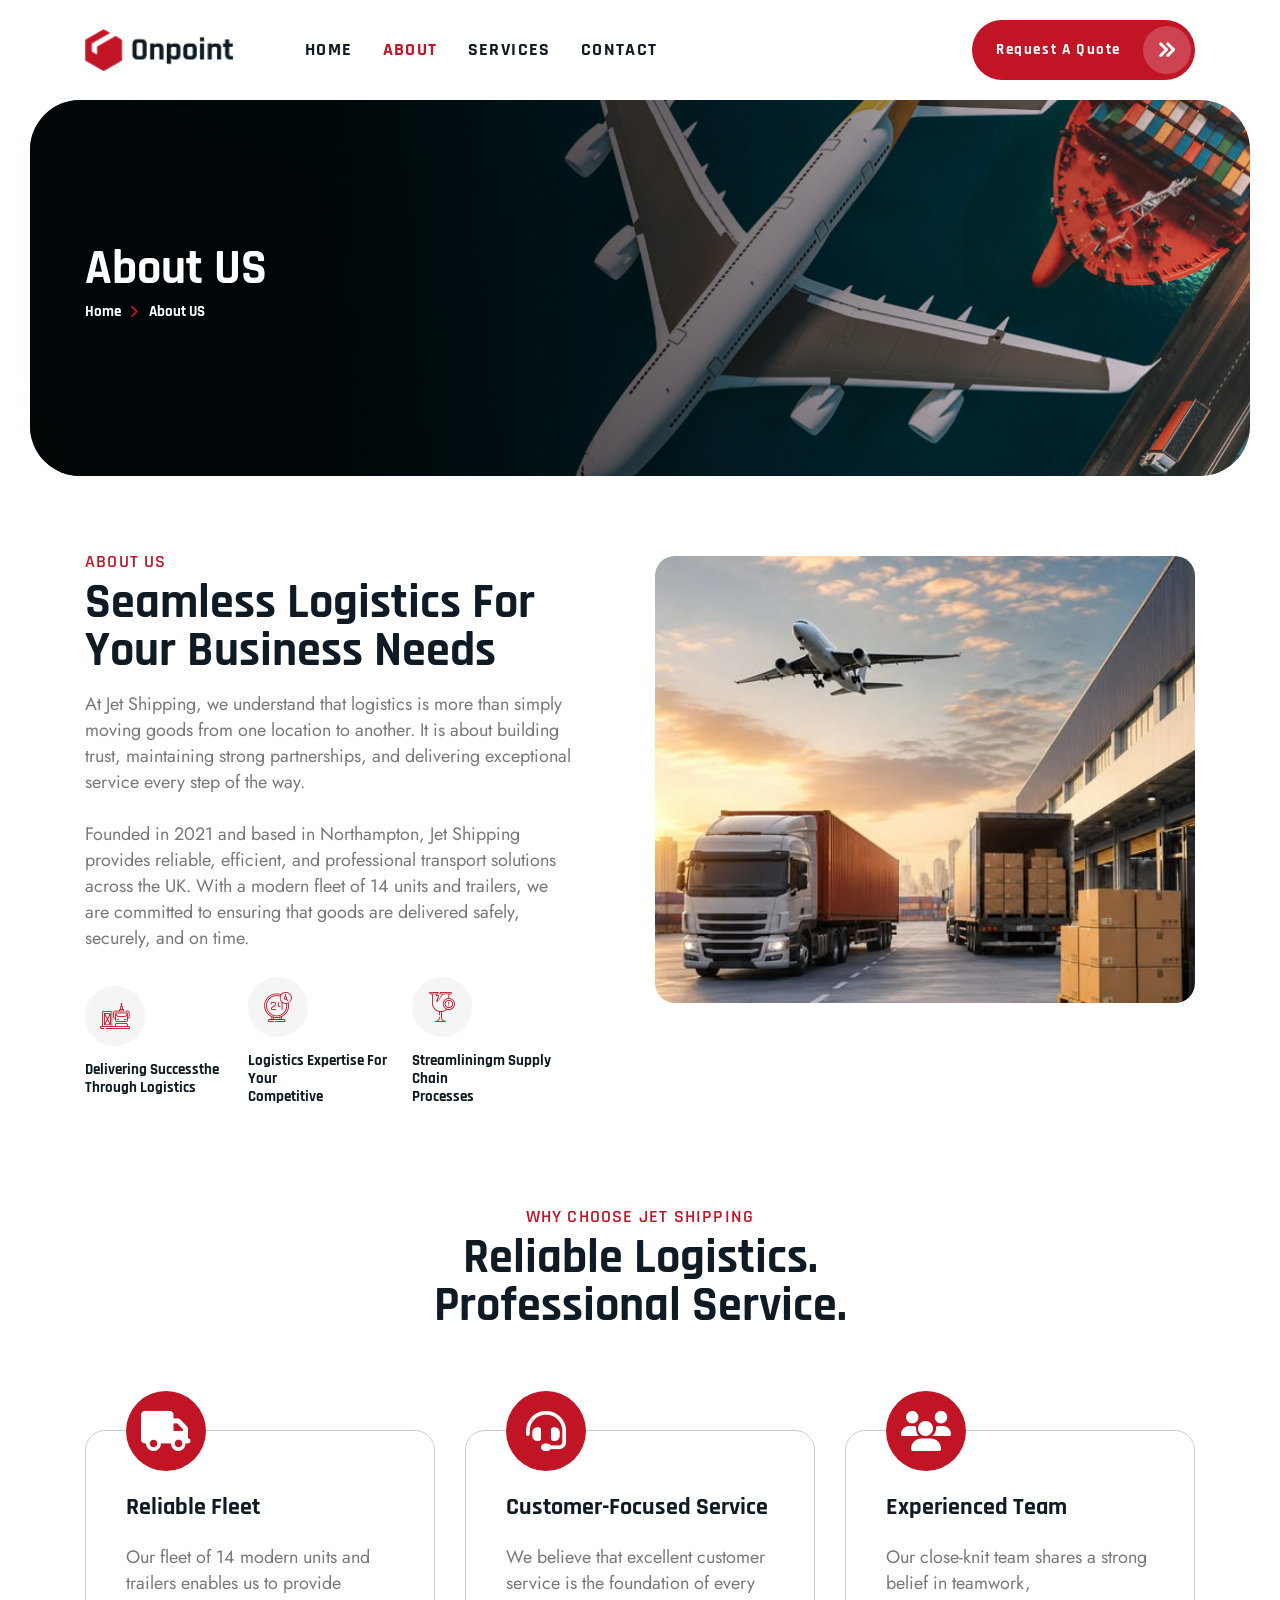
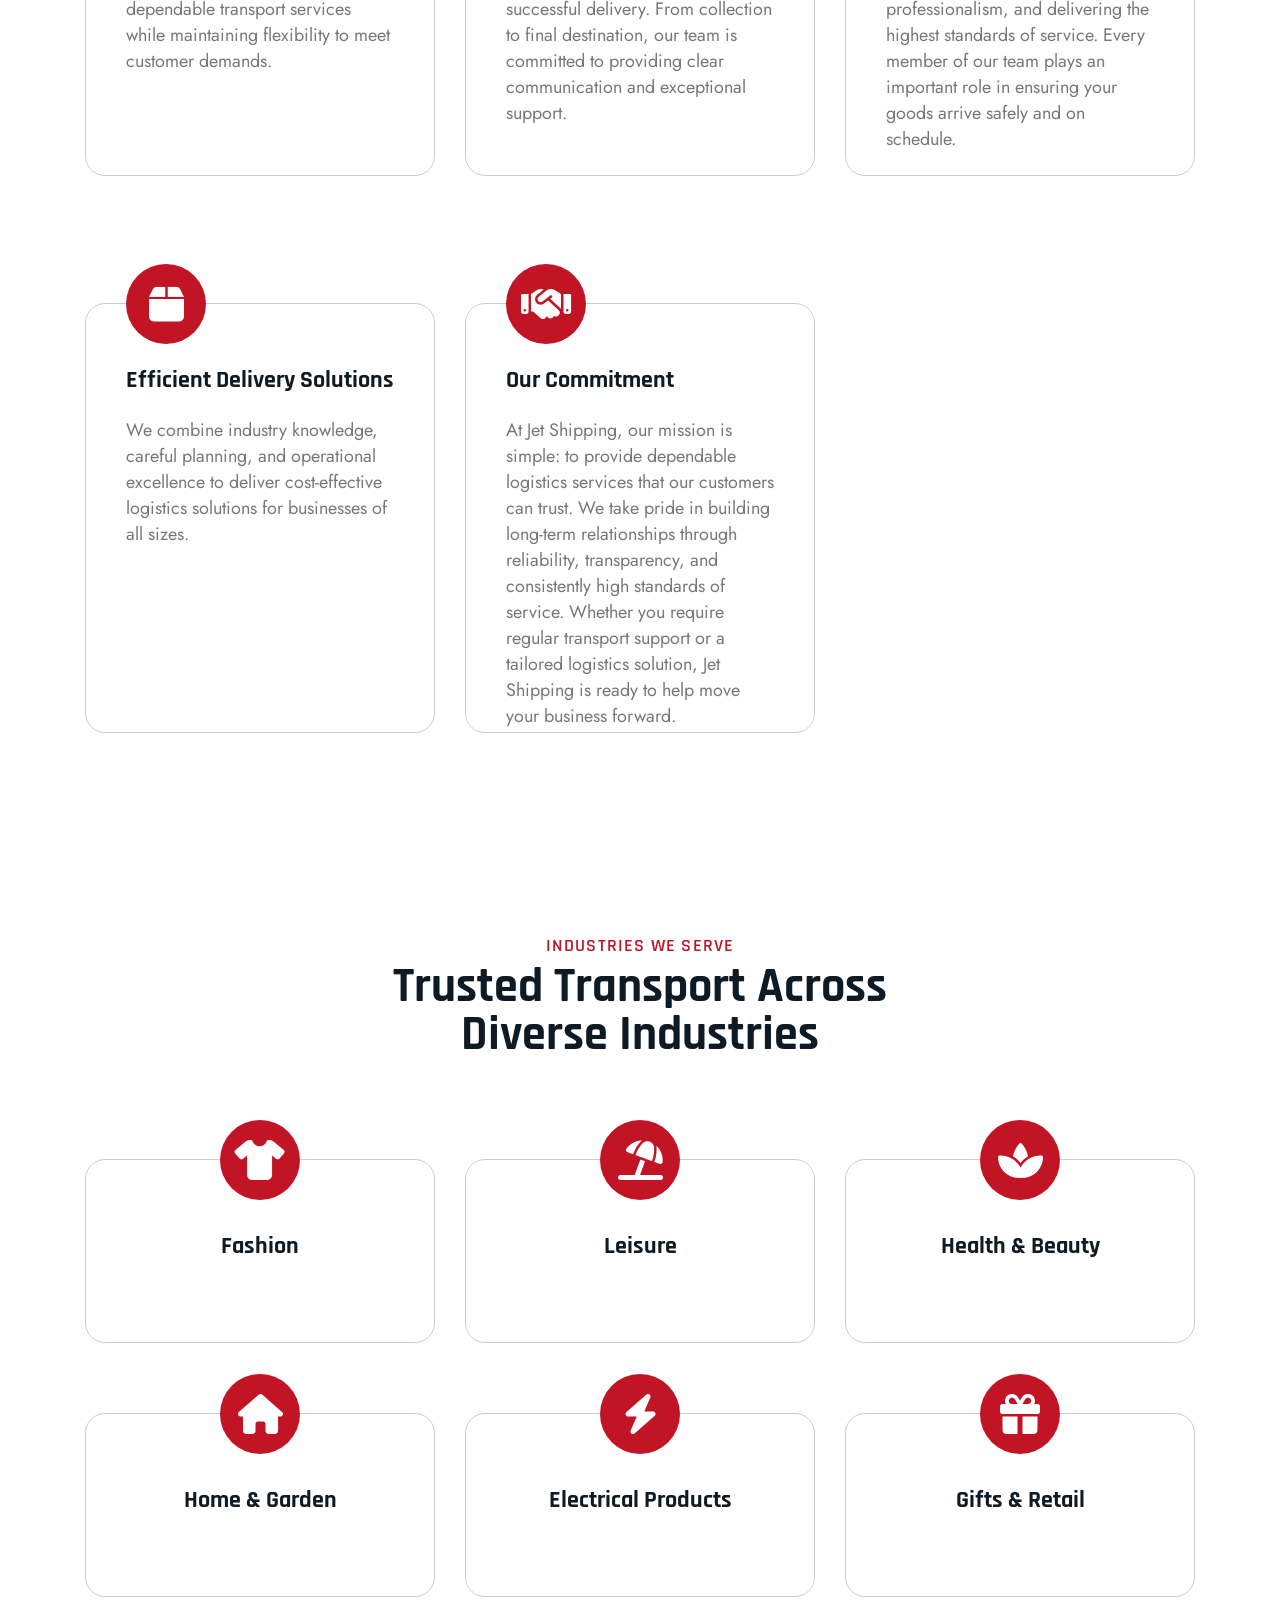
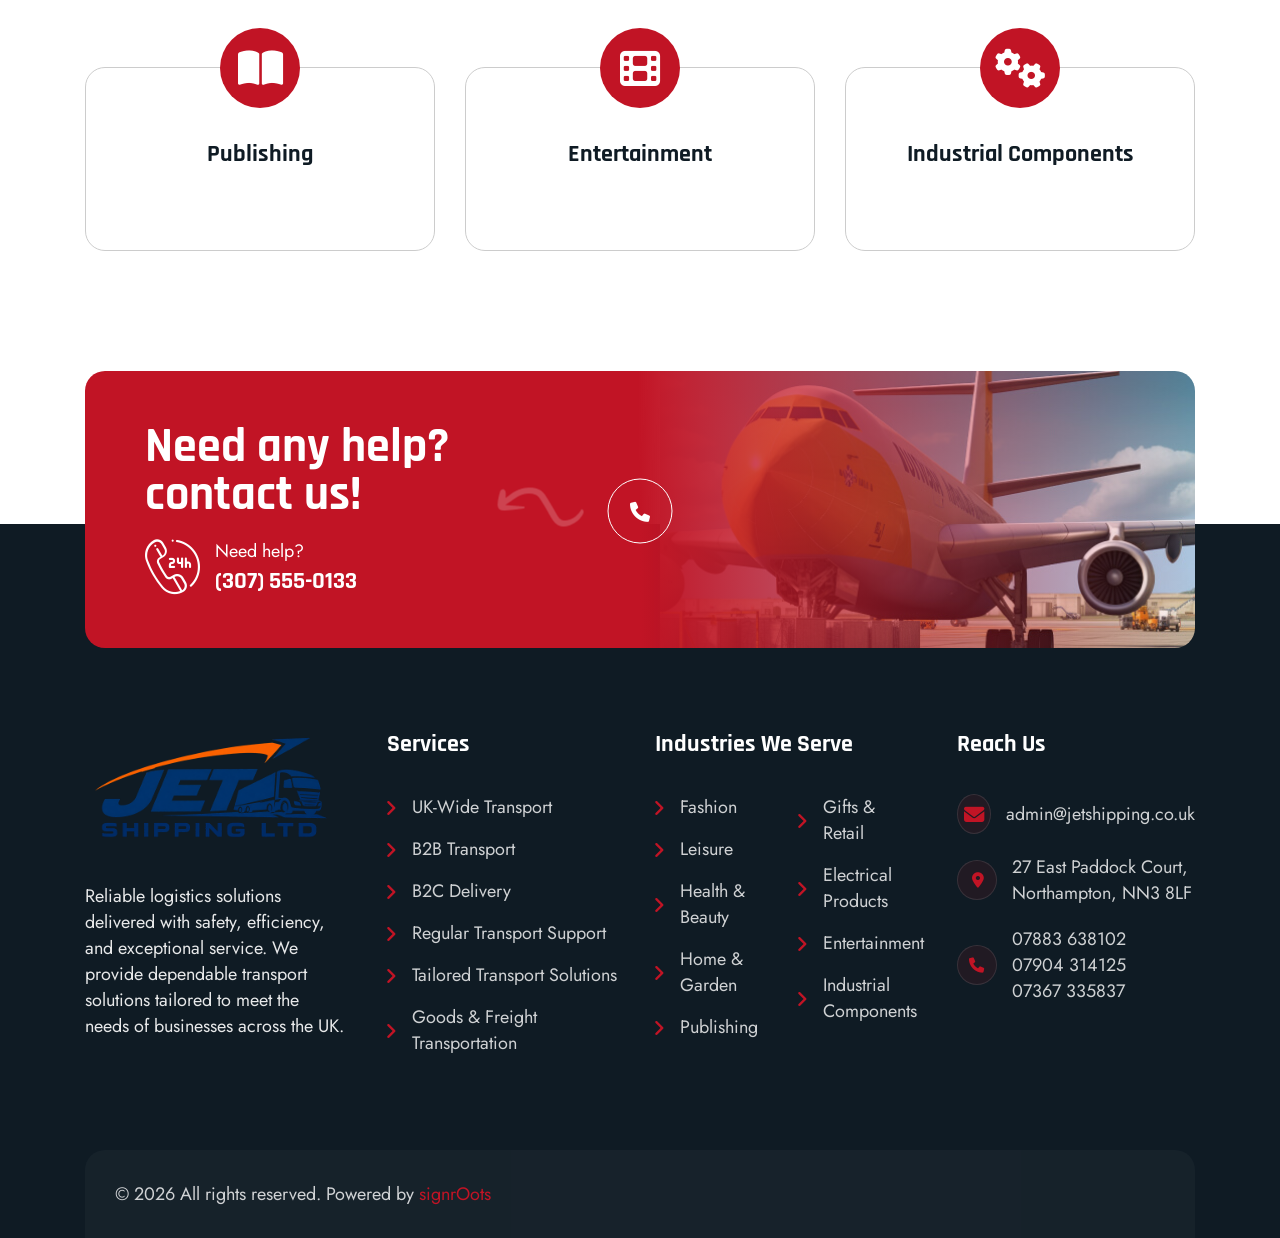
==== commit 9c0a2863: "updates" ====
--- a/about.html
+++ b/about.html
@@ -212,7 +212,7 @@
                                         </a>
                                     </div>
                                     <div class="main-menu__btn-box">
-                                        <a href="#" class="thm-btn main-menu__btn">Read more<span></span></a>
+                                        <a href="contact.html" class="thm-btn main-menu__btn">Request a Quote<span></span></a>
                                     </div>
                                 </div>
                             </div>
@@ -534,164 +534,254 @@
         </section>
         <!--CTA One End-->
 
-        <!--Site Footer Start-->
+               <!--Site Footer Start-->
         <footer class="site-footer">
-            
+
             <div class="site-footer__top">
                 <div class="container">
                     <div class="site-footer__top-inner">
                         <div class="row">
+
+                            <!-- Logo & About -->
                             <div class="col-xl-3 col-lg-6 col-md-6 wow fadeInUp" data-wow-delay="100ms">
                                 <div class="footer-widget__column footer-widget__about">
+
                                     <div class="footer-widget__logo">
-                                        <a href="index.html"><img src="assets/images/resources/footer-logo-1.png"
-                                                alt=""></a>
-                                    </div>
-                                    <p class="footer-widget__about-text">Professional logistics services built around reliability, safety, and efficiency.
+                                        <a href="index.html">
+                                            <img src="assets/images/resources/logo.png" alt="Jet Shipping">
+                                        </a>
+                                    </div>
+
+                                    <p class="footer-widget__about-text">
+                                        Reliable logistics solutions delivered with safety, efficiency, and exceptional service. We provide dependable transport solutions tailored to meet the needs of businesses across the UK.
                                     </p>
+
+                                </div>
+                            </div>
+
+                            <!-- Services -->
+                            <div class="col-xl-3 col-lg-6 col-md-6 wow fadeInUp" data-wow-delay="300ms">
+                                <div class="footer-widget__column footer-widget__services">
+
+                                    <div class="footer-widget__title-box">
+                                        <h3 class="footer-widget__title">Services</h3>
+                                    </div>
+
+                                    <ul class="footer-widget__services-list list-unstyled">
+
+                                        <li>
+                                           <a href="services.html">
+                                                <span class="icon-angle-left"></span>
+                                                UK-Wide Transport
+                                            </a>
+                                        </li>
+
+                                        <li>
+                                           <a href="services.html">
+                                                <span class="icon-angle-left"></span>
+                                                B2B Transport
+                                            </a>
+                                        </li>
+
+                                        <li>
+                                           <a href="services.html">
+                                                <span class="icon-angle-left"></span>
+                                                B2C Delivery
+                                            </a>
+                                        </li>
+
+                                        <li>
+                                           <a href="services.html">
+                                                <span class="icon-angle-left"></span>
+                                                Regular Transport Support
+                                            </a>
+                                        </li>
+
+                                        <li>
+                                           <a href="services.html">
+                                                <span class="icon-angle-left"></span>
+                                                Tailored Transport Solutions
+                                            </a>
+                                        </li>
+
+                                        <li>
+                                           <a href="services.html">
+                                                <span class="icon-angle-left"></span>
+                                                Goods &amp; Freight Transportation
+                                            </a>
+                                        </li>
+
+                                    </ul>
+
+                                </div>
+                            </div>
+
+                            <!-- Industries We Serve -->
+                            <div class="col-xl-3 col-lg-6 col-md-6 wow fadeInUp" data-wow-delay="400ms">
+                                <div class="footer-widget__column footer-widget__newsletter">
+
+                                    <div class="footer-widget__title-box">
+                                        <h3 class="footer-widget__title">Industries We Serve</h3>
+                                    </div>
+
+                                    <div class="row">
+
+                                        <!-- Left side -->
+                                        <div class="col-6">
+                                            <ul class="footer-widget__services-list list-unstyled">
+
+                                                <li>
+                                                    <a href="#">
+                                                        <span class="icon-angle-left"></span>
+                                                        Fashion
+                                                    </a>
+                                                </li>
+
+                                                <li>
+                                                    <a href="#">
+                                                        <span class="icon-angle-left"></span>
+                                                        Leisure
+                                                    </a>
+                                                </li>
+
+                                                <li>
+                                                    <a href="#">
+                                                        <span class="icon-angle-left"></span>
+                                                        Health &amp; Beauty
+                                                    </a>
+                                                </li>
+
+                                                <li>
+                                                    <a href="#">
+                                                        <span class="icon-angle-left"></span>
+                                                        Home &amp; Garden
+                                                    </a>
+                                                </li>
+
+                                                <li>
+                                                    <a href="#">
+                                                        <span class="icon-angle-left"></span>
+                                                        Publishing
+                                                    </a>
+                                                </li>
+
+                                            </ul>
+                                        </div>
+
+                                        <!-- Right side -->
+                                        <div class="col-6">
+                                            <ul class="footer-widget__services-list list-unstyled">
+
+                                                <li>
+                                                    <a href="#">
+                                                        <span class="icon-angle-left"></span>
+                                                        Gifts &amp; Retail
+                                                    </a>
+                                                </li>
+
+                                                <li>
+                                                    <a href="#">
+                                                        <span class="icon-angle-left"></span>
+                                                        Electrical Products
+                                                    </a>
+                                                </li>
+
+                                                <li>
+                                                    <a href="#">
+                                                        <span class="icon-angle-left"></span>
+                                                        Entertainment
+                                                    </a>
+                                                </li>
+
+                                                <li>
+                                                    <a href="#">
+                                                        <span class="icon-angle-left"></span>
+                                                        Industrial Components
+                                                    </a>
+                                                </li>
+
+                                            </ul>
+                                        </div>
+
+                                    </div>
+
+                                    <div class="mc-form__response"></div>
+
+                                </div>
+                            </div>
+
+                            <!-- Reach Us -->
+                            <div class="col-xl-3 col-lg-6 col-md-6 wow fadeInUp" data-wow-delay="500ms">
+                                <div class="footer-widget__column footer-widget__services">
+
+                                    <div class="footer-widget__title-box">
+                                        <h3 class="footer-widget__title">Reach Us</h3>
+                                    </div>
+
                                     <ul class="footer-widget__about-contact list-unstyled">
+
+                                        <!-- Email -->
                                         <li>
                                             <div class="icon">
                                                 <span class="icon-envolop email-icon"></span>
                                             </div>
-                                            <p><a href="mailto:admin@jetshipping.co.uk">admin@jetshipping.co.uk</a></p>
-                                        </li>
+
+                                            <p>
+                                                <a href="mailto:admin@jetshipping.co.uk">
+                                                    admin@jetshipping.co.uk
+                                                </a>
+                                            </p>
+                                        </li>
+
+                                        <!-- Address -->
                                         <li>
                                             <div class="icon">
                                                 <span class="icon-location location-icon"></span>
                                             </div>
-                                            <p>27 East Paddock Court, Northampton,NN3 8LF</p>
-                                        </li>
+
+                                            <p>
+                                                27 East Paddock Court,<br> Northampton, NN3 8LF
+                                            </p>
+                                        </li>
+
+                                    <!-- Phone -->
                                         <li>
                                             <div class="icon">
                                                 <span class="icon-call phone-call"></span>
                                             </div>
-                                            <p><a href="tel:0192584341342">0192584341342</a></p>
+                                            <p>
+                                                <a href="tel:07883638102">07883 638102</a><br>
+                                                <a href="tel:07904314125">07904 314125</a><br>
+                                                <a href="tel:07367335837">07367 335837</a>
+                                            </p>
                                         </li>
                                     </ul>
                                 </div>
                             </div>
-                            
-                             <div class="col-xl-3 col-lg-6 col-md-6 wow fadeInUp" data-wow-delay="300ms">
-                                <div class="footer-widget__column footer-widget__services">
-                                    <div class="footer-widget__title-box">
-                                        <h3 class="footer-widget__title">Quick Links</h3>
-                                    </div>
-                                    <ul class="footer-widget__services-list list-unstyled">
-                                        <li>
-                                             <a href="index.html"><span
-                                                    class="icon-angle-left"></span>Home
-                                          </a>
-                                        </li>
-                                        <li>
-                                             <a href="about.html"><span class="icon-angle-left"></span>About</a>
-                                        </li>
-                                        <li>
-                                             <a href="services.html"><span class="icon-angle-left"></span>Services</a>
-                                        </li>
-                                        <li>
-                                            <a href="contact.html"><span
-                                                    class="icon-angle-left"></span>Contact</a>
-                                        </li>
-                                    </ul>
-                                </div>
-                            </div>
-                            <div class="col-xl-3 col-lg-6 col-md-6 wow fadeInUp" data-wow-delay="300ms">
-                                <div class="footer-widget__column footer-widget__services">
-                                    <div class="footer-widget__title-box">
-                                        <h3 class="footer-widget__title">Services</h3>
-                                    </div>
-                                    <ul class="footer-widget__services-list list-unstyled">
-                                        <li>
-                                             <a href="#"><span
-                                                    class="icon-angle-left"></span>UK-Wide Transport
-                                          </a>
-                                        </li>
-                                        <li>
-                                             <a href="#"><span class="icon-angle-left"></span>B2B Transport</a>
-                                        </li>
-                                        <li>
-                                             <a href="#"><span class="icon-angle-left"></span>B2C Delivery</a>
-                                        </li>
-                                        <li>
-                                            <a href="#"><span
-                                                    class="icon-angle-left"></span>Regular Transport Support</a>
-                                        </li>
-                                        <li>
-                                            <a href="#"><span class="icon-angle-left"></span>Tailored Transport Solutions</a>
-                                        </li>
-                                        <li>
-                                            <a href="#"><span class="icon-angle-left"></span>Goods & Freight Transportation</a>
-                                        </li>
-                                    </ul>
-                                </div>
-                            </div>
-                            <div class="col-xl-3 col-lg-6 col-md-6 wow fadeInUp" data-wow-delay="400ms">
-                            <div class="footer-widget__column footer-widget__newsletter">
-
-                                <div class="footer-widget__title-box">
-                                    <h3 class="footer-widget__title">Industries We Serve</h3>
-                                </div>
-
-                            <div class="row">
-                            <!-- Left side - 5 items -->
-                            <div class="col-6">
-                                <ul class="footer-widget__services-list list-unstyled">
-                                    <li>
-                                        <a href="#"><span class="icon-angle-left"></span>Fashion</a>
-                                    </li>
-                                    <li>
-                                        <a href="#"><span class="icon-angle-left"></span>Leisure</a>
-                                    </li>
-                                    <li>
-                                        <a href="#"><span class="icon-angle-left"></span>Health & Beauty</a>
-                                    </li>
-                                    <li>
-                                        <a href="#"><span class="icon-angle-left"></span>Home & Garden</a>
-                                    </li>
-                                    <li>
-                                        <a href="#"><span class="icon-angle-left"></span>Publishing</a>
-                                    </li>
-                                    
-                                </ul>
-                            </div>
-
-                            <!-- Right side - 4 items -->
-                            <div class="col-6">
-                                <ul class="footer-widget__services-list list-unstyled">
-                                    <li>
-                                        <a href="#"><span class="icon-angle-left"></span>Gifts & Retail</a>
-                                    </li>
-                                    <li>
-                                        <a href="#"><span class="icon-angle-left"></span>Electrical Products</a>
-                                    </li>
-                                    <li>
-                                        <a href="#"><span class="icon-angle-left"></span>Entertainment</a>
-                                    </li>
-                                    <li>
-                                        <a href="#"><span class="icon-angle-left"></span>Industrial Components</a>
-                                    </li>
-                                </ul>
-                            </div>
-                        </div>
-
-                            <div class="mc-form__response"></div>
-                        </div>
-                    </div>
-                    </div>
-                </div>
-            </div>
-            </div>
-             <div class="site-footer__bottom">
+
+                        </div>
+                    </div>
+                </div>
+            </div>
+
+            <!-- Footer Bottom -->
+            <div class="site-footer__bottom">
                 <div class="container">
                     <div class="site-footer__bottom-inner">
-                        <p class="site-footer__bottom-text">© 2026 All rights reserved. Powered by <a href="https://signroots.com/" target="_blank" rel="noopener noreferrer">signrOots</a></p>
-                    </div>
-                </div>
-            </div>
+
+                        <p class="site-footer__bottom-text">
+                            © 2026 All rights reserved. Powered by
+                            <a href="https://signroots.com/" target="_blank" rel="noopener noreferrer">
+                                signrOots
+                            </a>
+                        </p>
+
+                    </div>
+                </div>
+            </div>
+
         </footer>
         <!--Site Footer End-->
-
 
     </div><!-- /.page-wrapper -->
 
--- a/assets/css/onpoint.css
+++ b/assets/css/onpoint.css
@@ -867,7 +867,7 @@
 
 .main-menu .main-menu__list>li>a,
 .stricky-header .main-menu__list>li>a {
-  font-size: 15px;
+  font-size: 18px;
   display: -webkit-box;
   display: -ms-flexbox;
   display: flex;
@@ -8550,3 +8550,31 @@
 }
 
 
+.main-menu__logo {
+    position: relative;
+    display: block;
+    padding: 15px 0;
+    z-index: 1;
+}
+
+.main-menu__logo a {
+    position: relative;
+    display: block;
+}
+
+.main-menu__logo img {
+    width: 150px;
+    height: auto;
+    display: block;
+}
+
+.footer-widget__logo img {
+    width: 250px;
+    height: auto;
+    display: block;
+}
+
+
+.main-menu__nav-sidebar-icon .navSidebar-button{
+  display:none;
+}
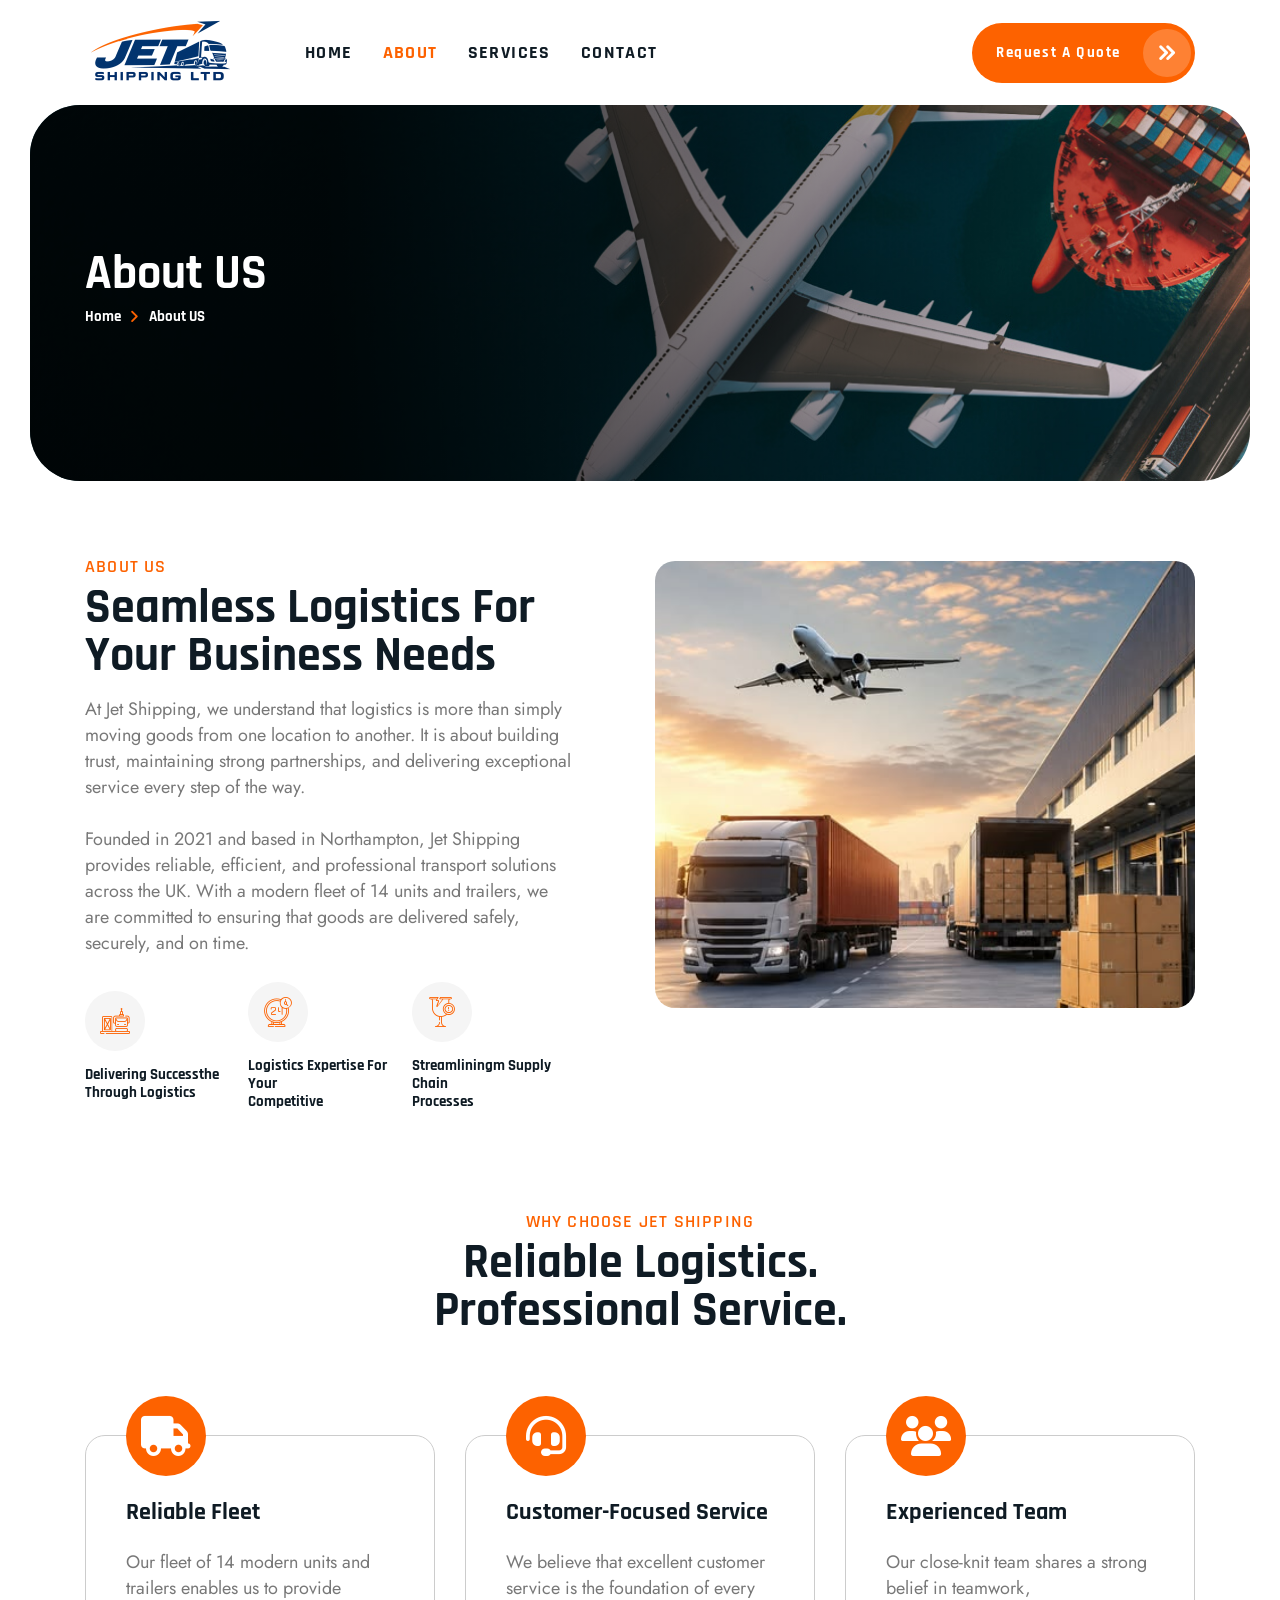
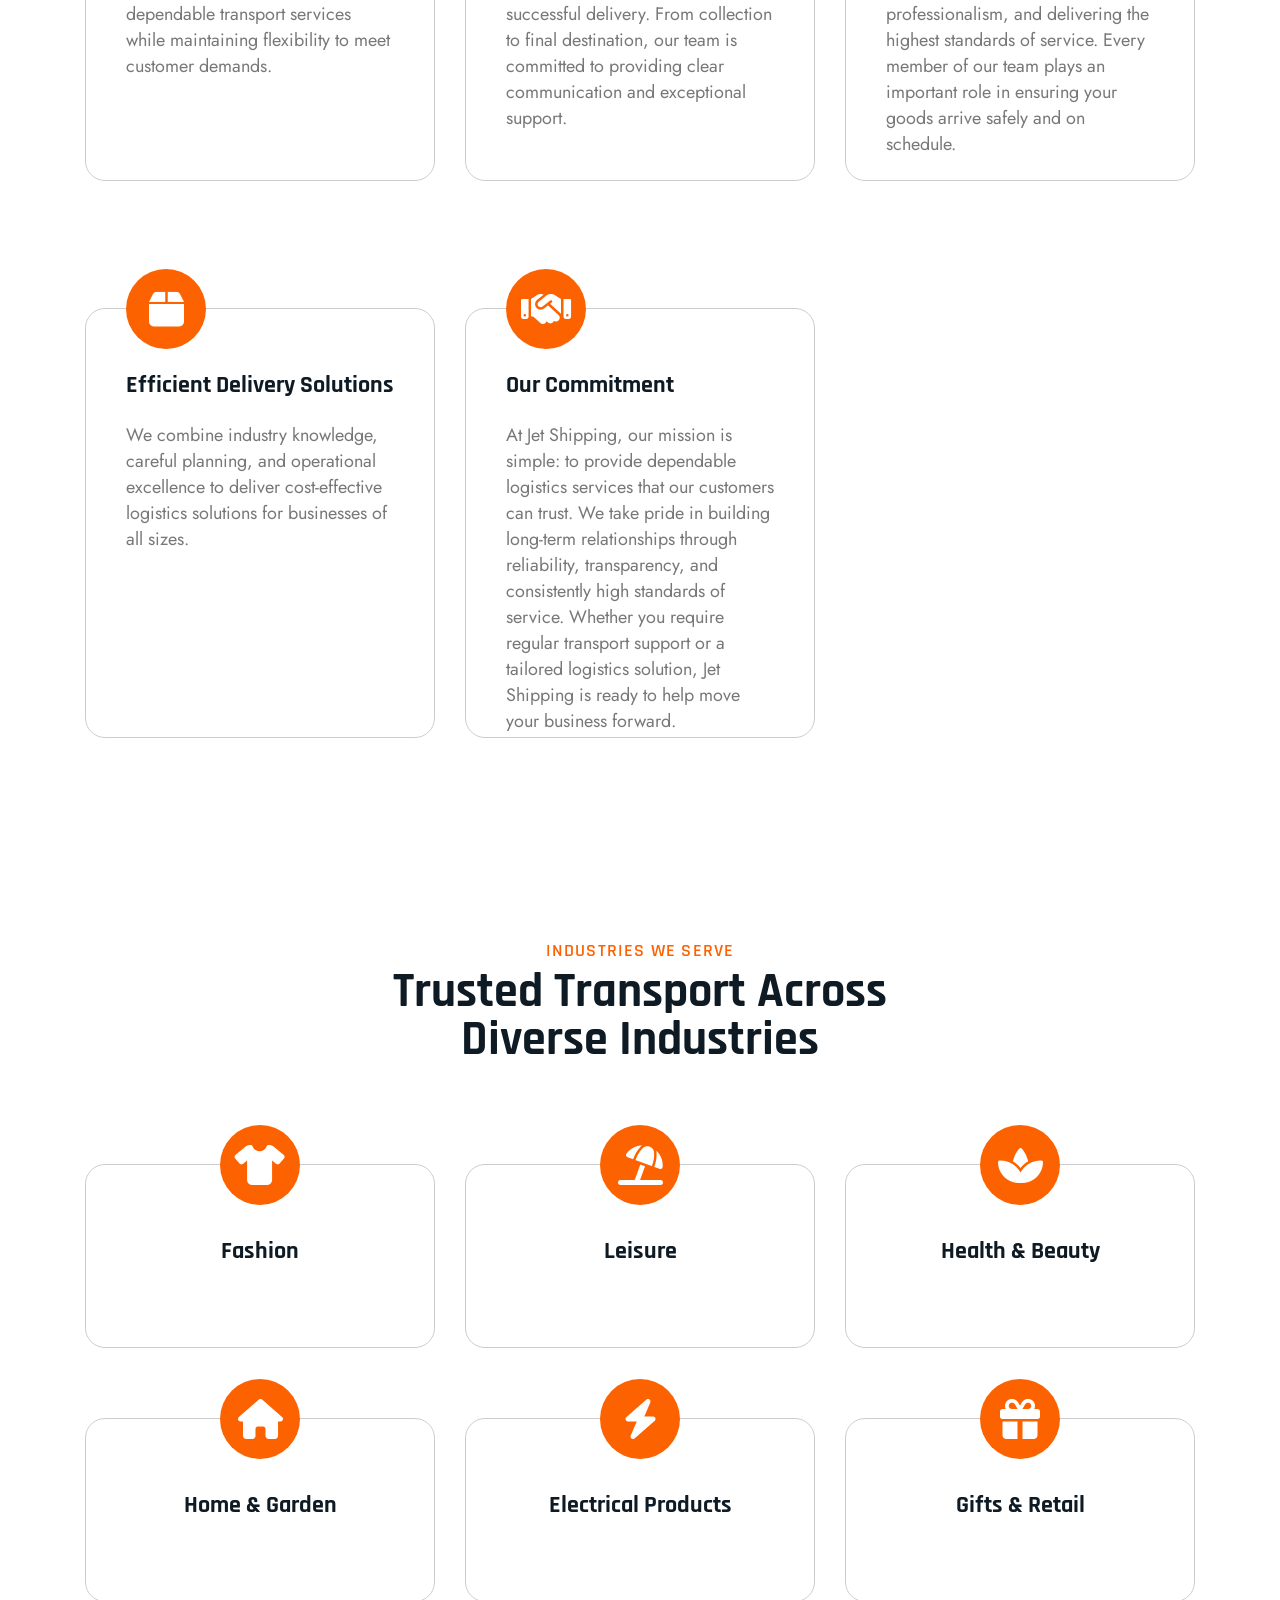
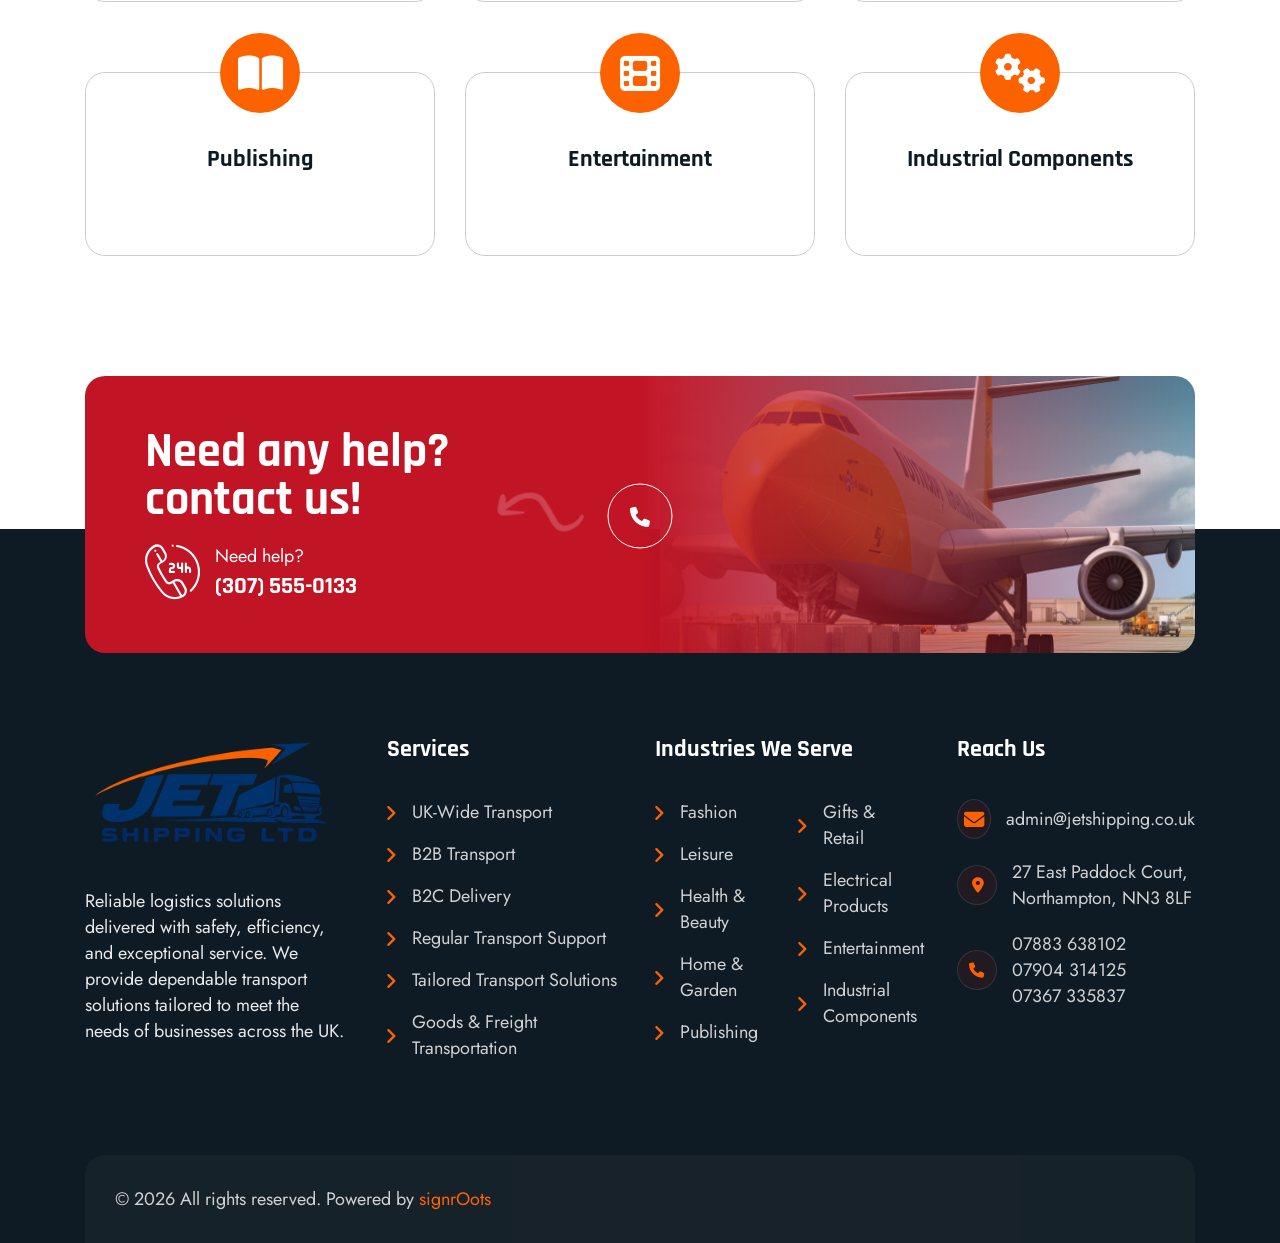
==== commit e0ef8077: "logo updated" ====
--- a/about.html
+++ b/about.html
@@ -88,7 +88,7 @@
                     <div class="sidebar-info-contents">
                         <div class="content-inner">
                             <div class="logo">
-                                <a href="index.html"><img src="assets/images/resources/logo-2.png" alt="" /></a>
+                                <a href="index.html"><img src="assets/images/resources/logo.png" alt="" /></a>
                             </div>
                             <div class="content-box">
                                 <h4>Who We Are</h4>
@@ -134,7 +134,7 @@
                     <div class="sidebar-info-contents">
                         <div class="content-inner">
                             <div class="logo">
-                                <a href="index.html"><img src="assets/images/resources/logo-2.png" alt="" /></a>
+                                <a href="index.html"><img src="assets/images/resources/logo.png" alt="" /></a>
                             </div>
                             <div class="content-box">
                                 <h4>About Us</h4>
@@ -177,7 +177,7 @@
                         <div class="main-menu__wrapper-inner">
                             <div class="main-menu__left">
                                 <div class="main-menu__logo">
-                                    <a href="index.html"><img src="assets/images/resources/logo-1.png" alt=""></a>
+                                    <a href="index.html"><img src="assets/images/resources/logo.png" alt=""></a>
                                 </div>
                                 <div class="main-menu__main-menu-box">
                                     <a href="#" class="mobile-nav__toggler"><i class="fa fa-bars"></i></a>
@@ -793,7 +793,7 @@
             <span class="mobile-nav__close mobile-nav__toggler"><i class="fa fa-times"></i></span>
 
             <div class="logo-box">
-                <a href="index.html" aria-label="logo image"><img src="assets/images/resources/logo-2.png" width="150"
+                <a href="index.html" aria-label="logo image"><img src="assets/images/resources/logo.png" width="150"
                         alt="" /></a>
             </div>
             <!-- /.logo-box -->
--- a/assets/css/onpoint.css
+++ b/assets/css/onpoint.css
@@ -24,7 +24,8 @@
   --onpoint-gray-rgb: 120, 120, 120;
   --onpoint-white: #ffffff;
   --onpoint-white-rgb: 255, 255, 255;
-  --onpoint-base: #C11425;
+  /*--onpoint-base: #C11425;*/
+  --onpoint-base: #fd6200;
   --onpoint-base-rgb: 193, 20, 37;
   --onpoint-black: #0F1B24;
   --onpoint-black-rgb: 15, 27, 36;
@@ -1921,7 +1922,7 @@
 .main-slider__title span {
   position: relative;
   display: inline-block;
-  color: #FFC000;
+  color: #fd6200;
 }
 
 .main-slider__title span:before {
@@ -1931,7 +1932,7 @@
   left: 0;
   right: 0;
   height: 5px;
-  background-color: #FFC000;
+  background-color: #fd6200;
 }
 
 .main-slider .swiper-slide-active .main-slider__title {
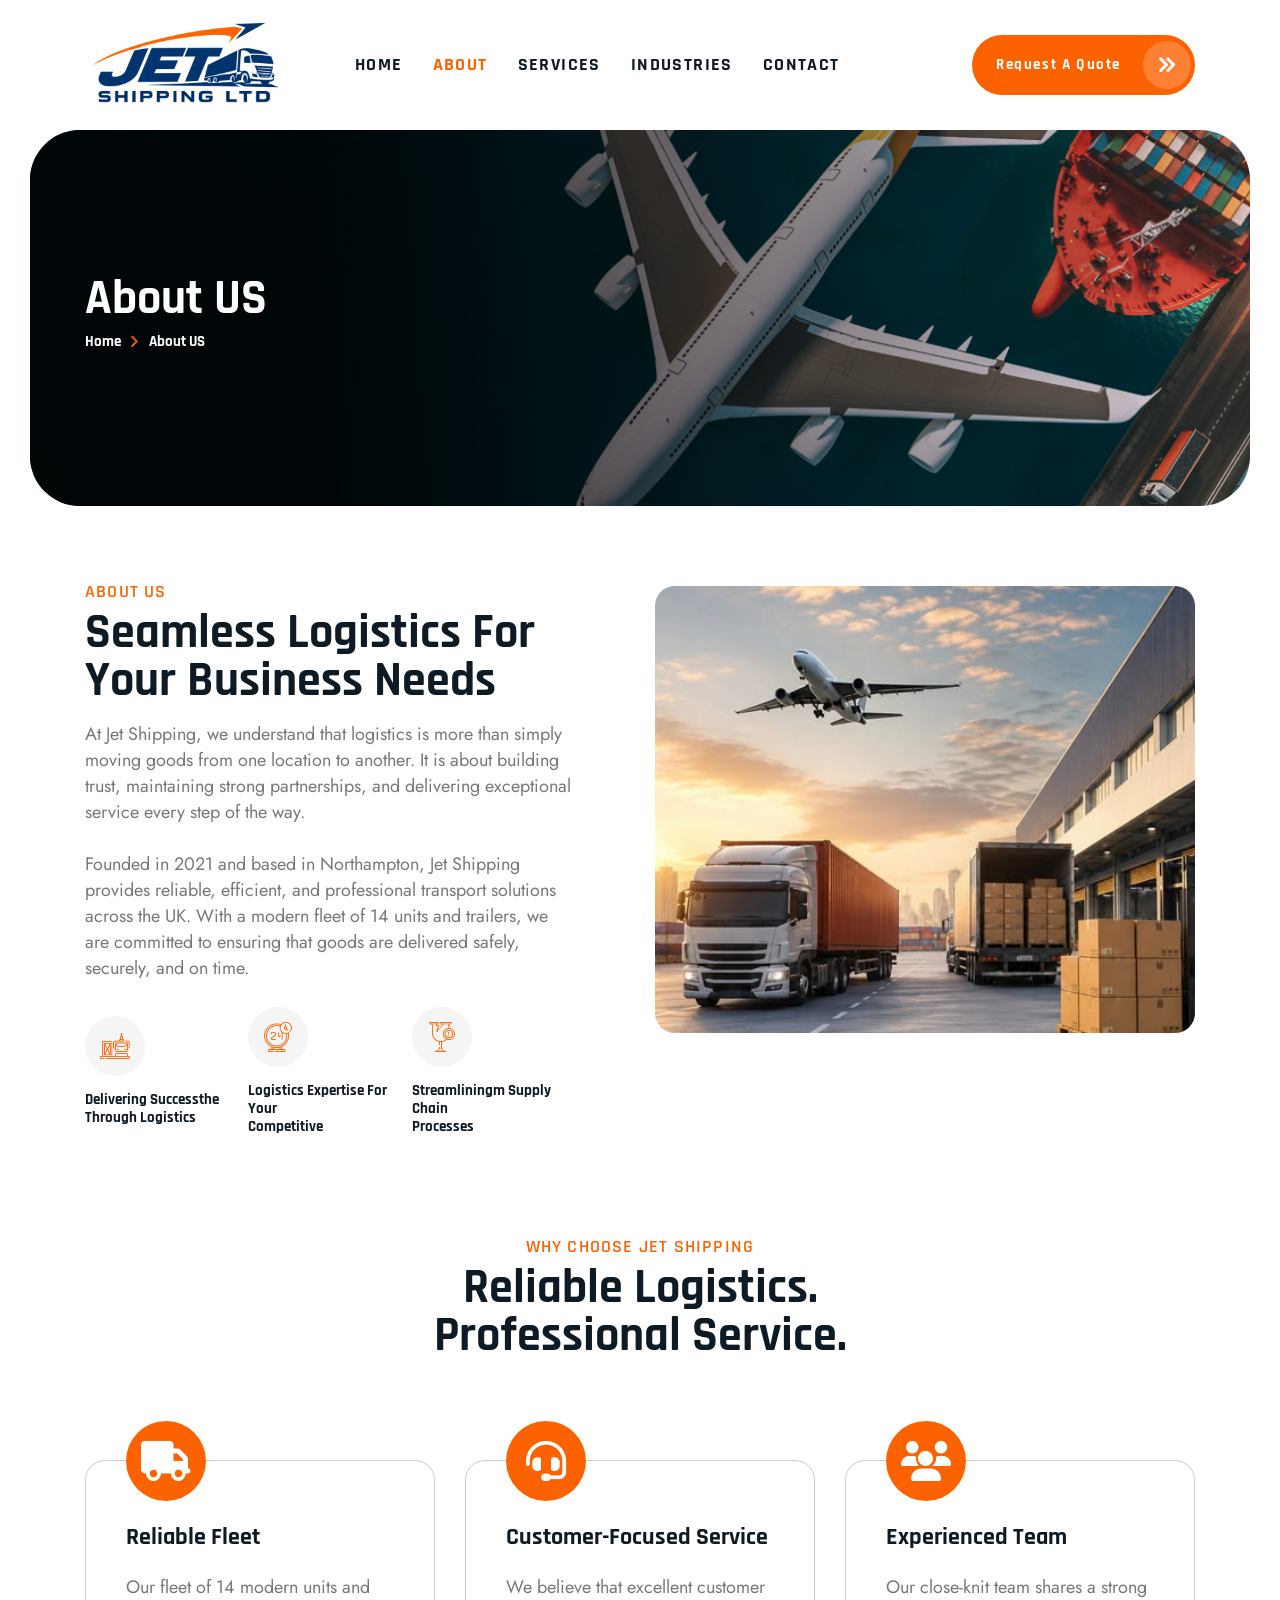
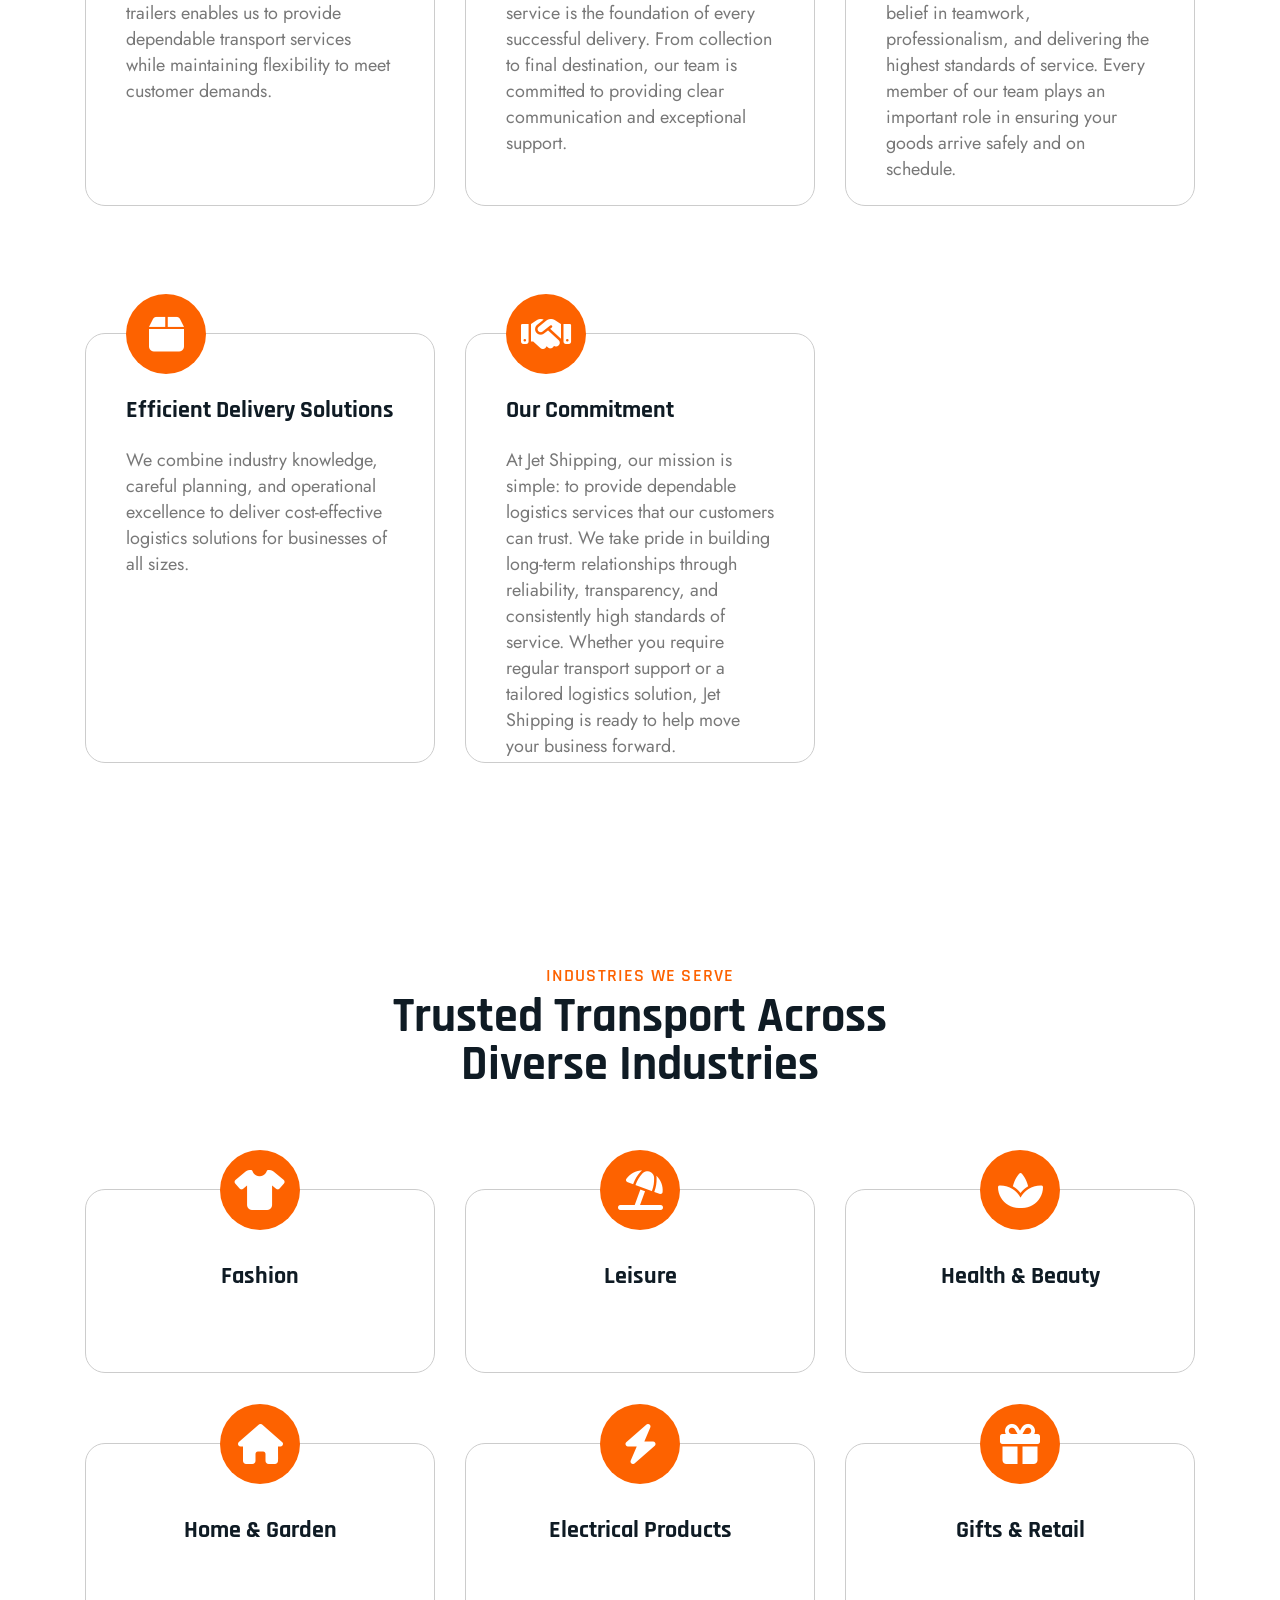
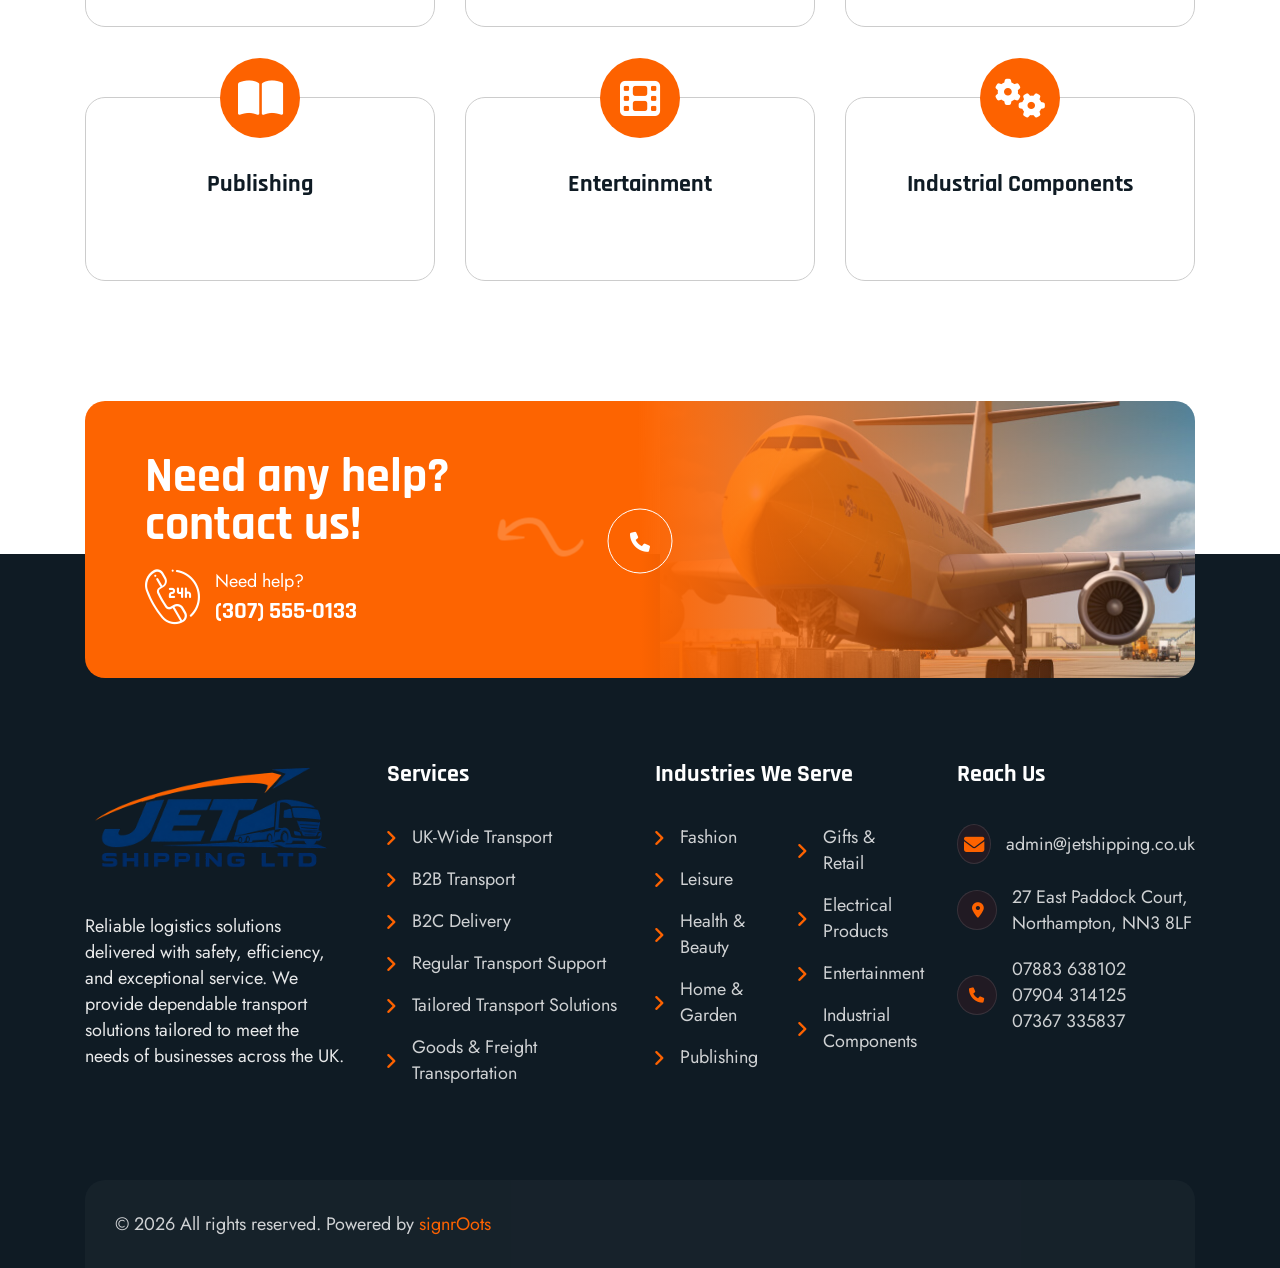
==== commit f275ee7f: "updates" ====
--- a/about.html
+++ b/about.html
@@ -189,8 +189,11 @@
                                         <li>
                                             <a href="about.html">About</a>
                                         </li>
-                                        <li>
+                                       <li>
                                             <a href="services.html">Services</a>
+                                        </li>
+                                         <li>
+                                            <a href="Industries.html">Industries</a>
                                         </li>
                                         
                                         <li>
--- a/assets/css/onpoint.css
+++ b/assets/css/onpoint.css
@@ -4136,7 +4136,7 @@
   right: 0;
   bottom: 0;
   border-radius: 20px;
-  background: linear-gradient(89.46deg, #C11425 49.9%, rgba(91, 9, 17, 0) 99.53%);
+  background: linear-gradient(89.46deg, #fd6401 49.9%, rgba(91, 9, 17, 0) 99.53%);
   z-index: 1;
 }
 
@@ -8564,7 +8564,7 @@
 }
 
 .main-menu__logo img {
-    width: 150px;
+    width: 200px;
     height: auto;
     display: block;
 }
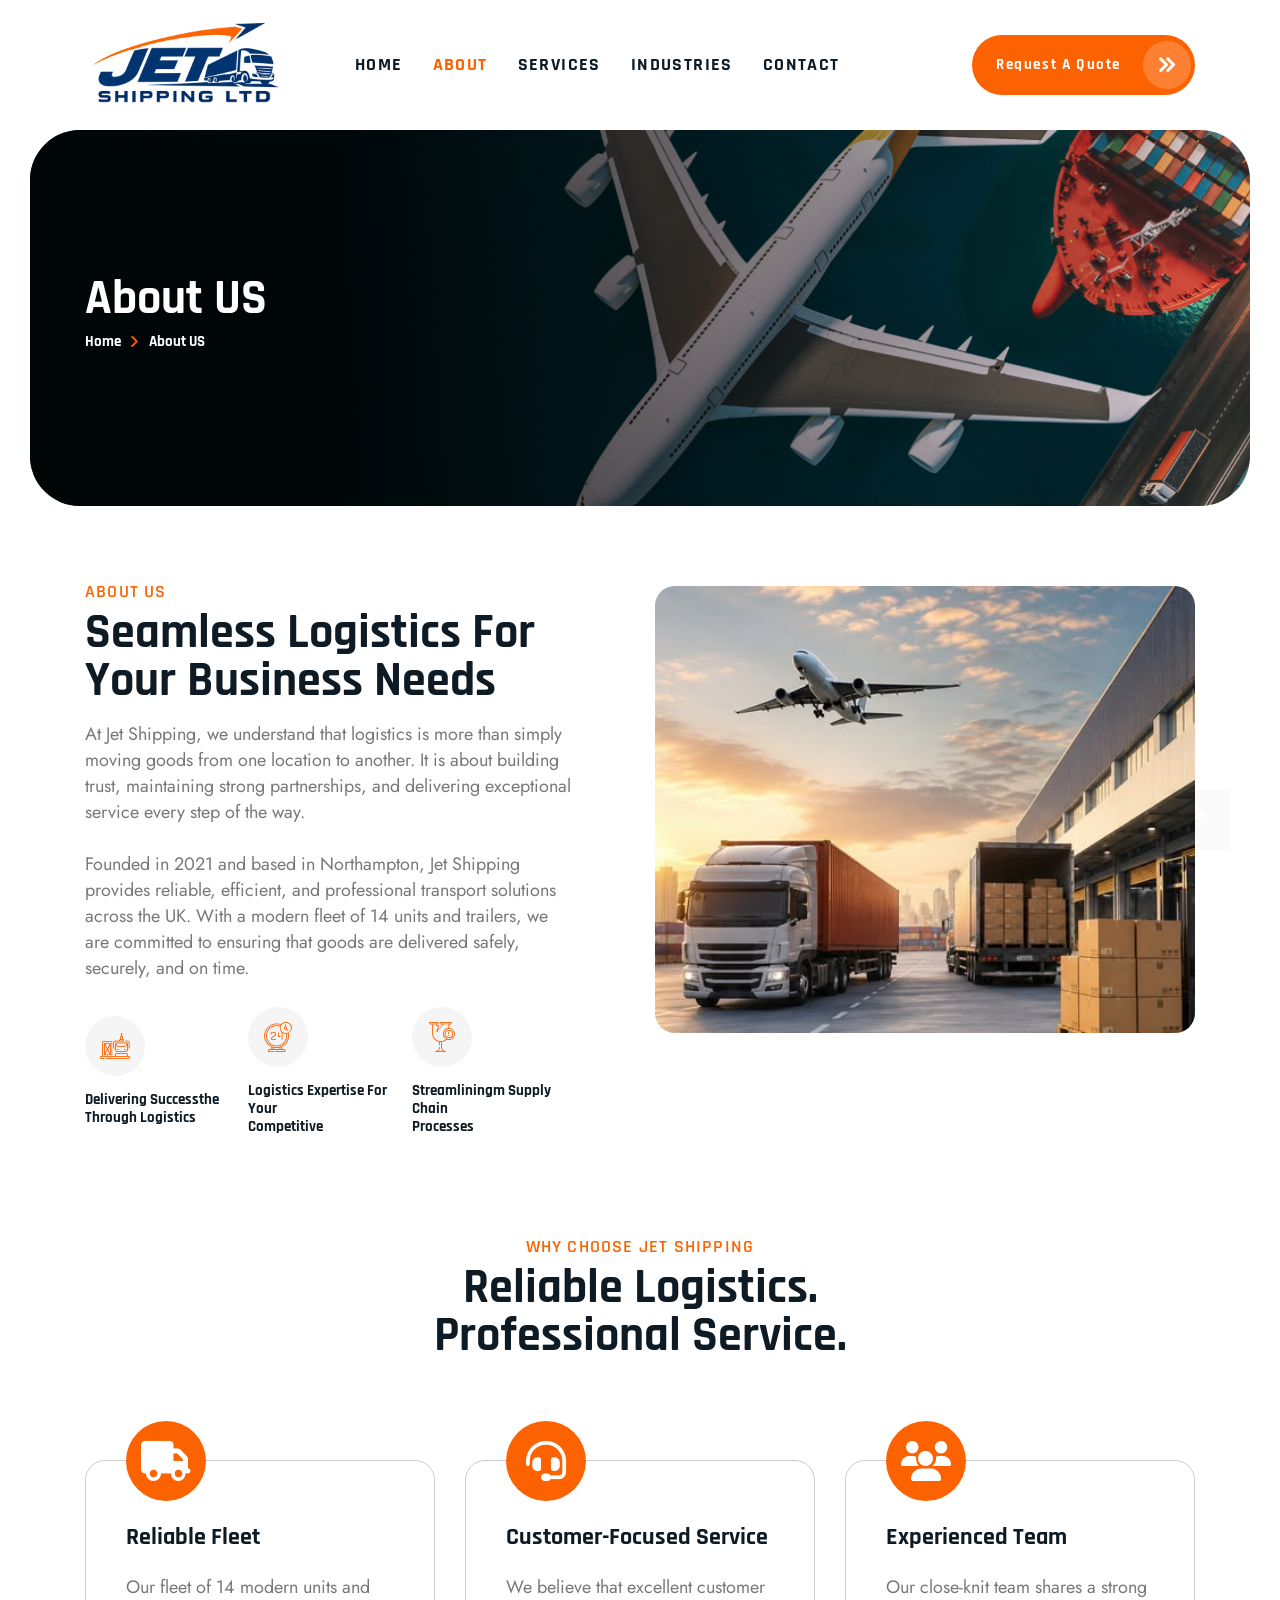
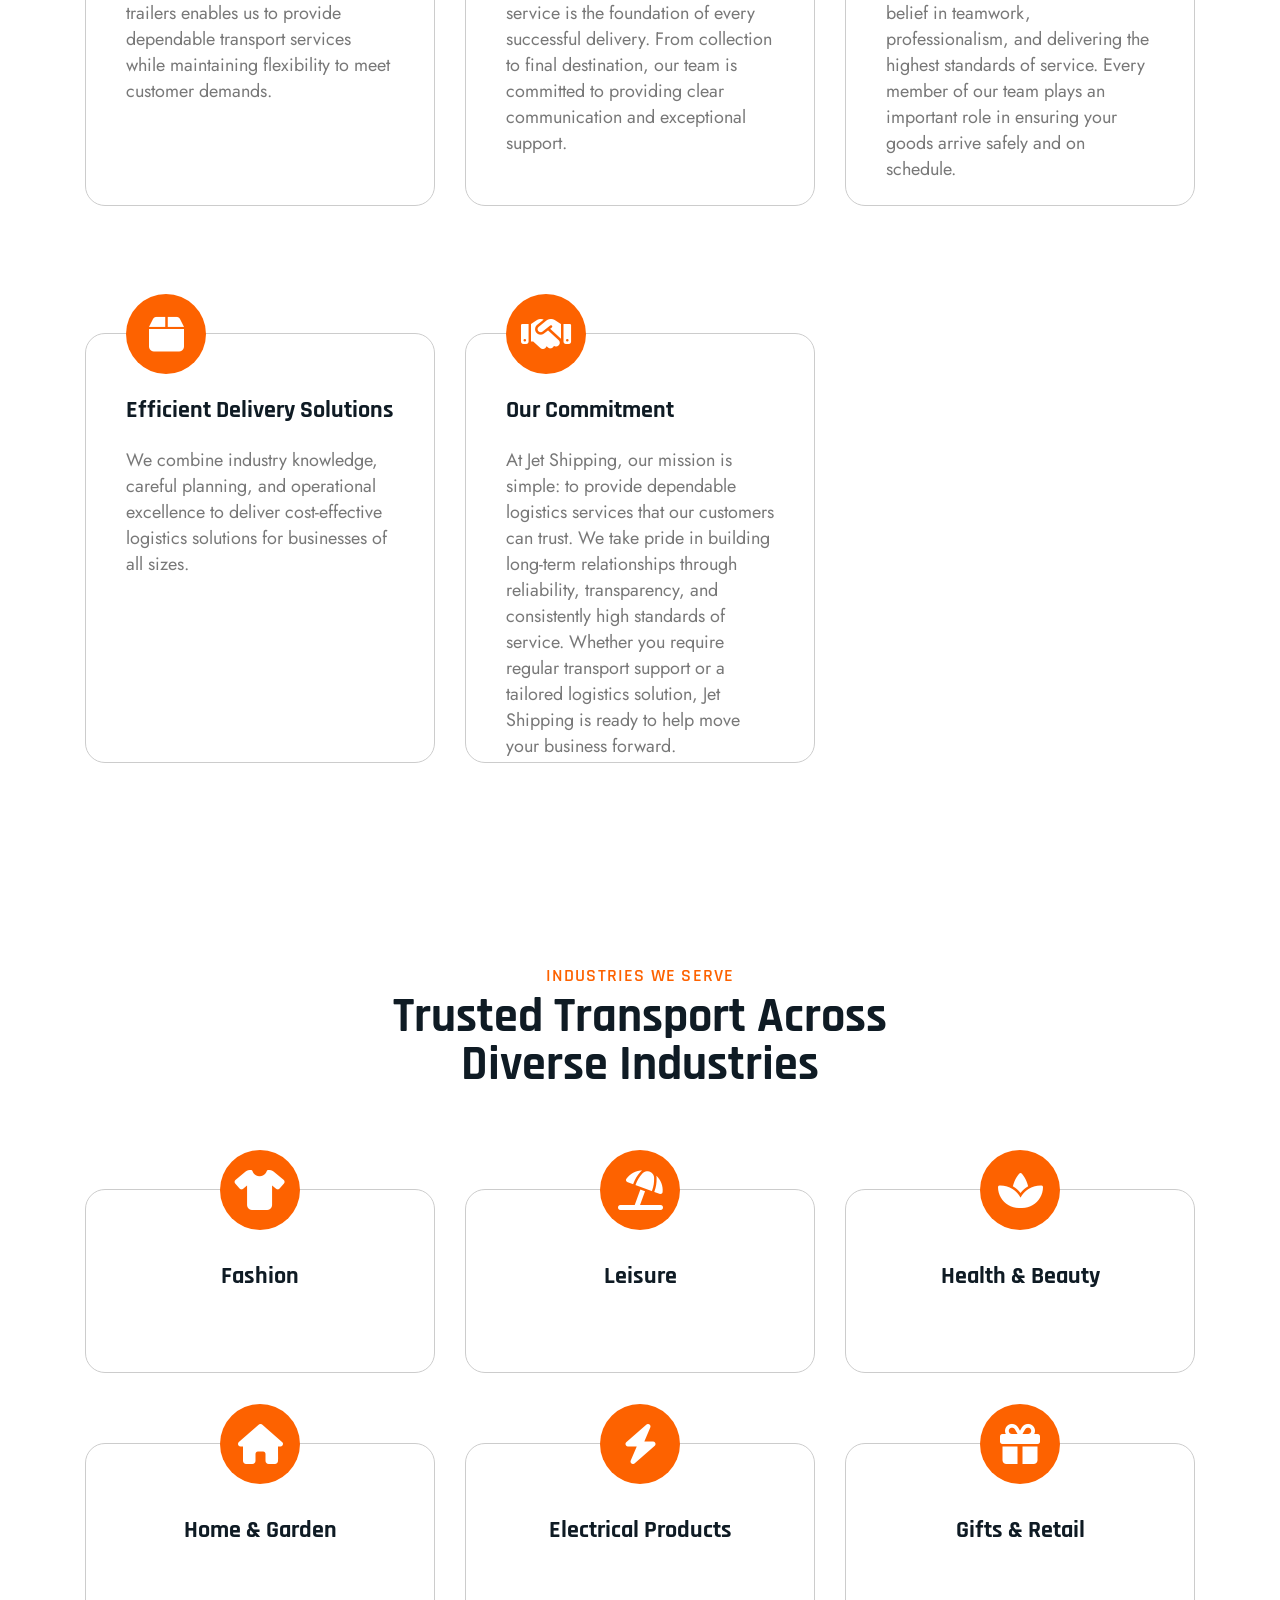
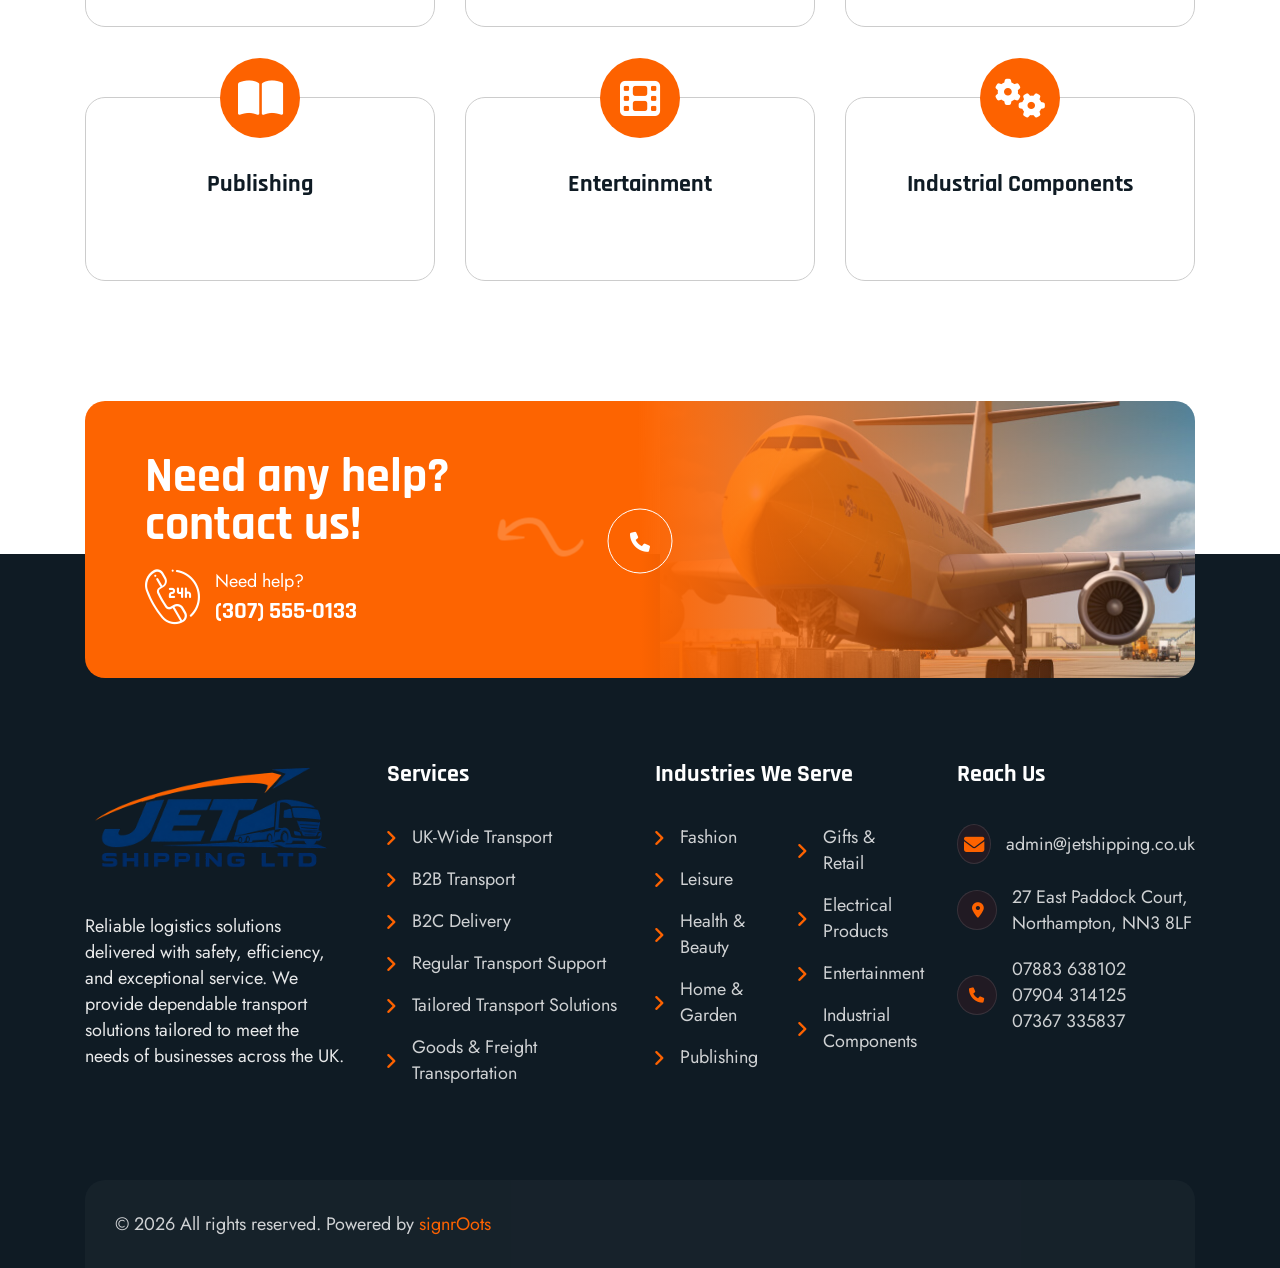
==== commit 21990bb2: "conatct number update" ====
--- a/about.html
+++ b/about.html
@@ -31,7 +31,7 @@
     <link rel="icon" type="image/png" sizes="32x32" href="assets/images/favicons/favicon-32x32.png" />
     <link rel="icon" type="image/png" sizes="16x16" href="assets/images/favicons/favicon-16x16.png" />
     <link rel="manifest" href="assets/images/favicons/site.webmanifest" />
-    <meta name="description" content="onpoint HTML 5 Template " />
+    <meta name="description" content="Jet Shipping provides reliable logistics, transport, and delivery solutions for businesses across the UK." />
 
     <!-- fonts -->
     <link rel="preconnect" href="https://fonts.googleapis.com">
@@ -62,8 +62,8 @@
     <link rel="stylesheet" href="assets/vendors/jquery-ui/jquery-ui.css" />
 
     <!-- template styles -->
-    <link rel="stylesheet" href="assets/css/onpoint.css" />
-    <link rel="stylesheet" href="assets/css/onpoint-responsive.css" />
+    <link rel="stylesheet" href="assets/css/main.css" />
+    <link rel="stylesheet" href="assets/css/responsive.css" />
        <link rel="stylesheet" href="https://cdnjs.cloudflare.com/ajax/libs/font-awesome/6.5.2/css/all.min.css">
 </head>
 
@@ -810,7 +810,7 @@
                 </li>
                 <li>
                     <i class="fa fa-phone-alt"></i>
-                    <a href="tel:666-888-0000">666 888 0000</a>
+                    <a href="tel:07883638102">07883 638102</a><br>
                 </li>
             </ul><!-- /.mobile-nav__contact -->
             <div class="mobile-nav__top">
@@ -874,7 +874,7 @@
 
 
     <!-- template js -->
-    <script src="assets/js/onpoint.js"></script>
+    <script src="assets/js/main.js"></script>
 </body>
 
 </html>
--- a/assets/css/main.css
+++ b/assets/css/main.css
@@ -0,0 +1,8581 @@
+/*--------------------------------------------------------------
+>>> TABLE OF CONTENTS:
+----------------------------------------------------------------
+# Utility
+# Cards
+# Common
+# Form
+# Navigations
+# Animations
+# Mobile Nav
+# Search Popup
+# Page Header
+# Google Map
+# Client Carousel
+--------------------------------------------------------------*/
+
+/*--------------------------------------------------------------
+# Common
+--------------------------------------------------------------*/
+:root {
+  --onpoint-font: "Jost", sans-serif;
+  --onpoint-font-two: "Rajdhani", sans-serif;
+  --onpoint-gray: #787878;
+  --onpoint-gray-rgb: 120, 120, 120;
+  --onpoint-white: #ffffff;
+  --onpoint-white-rgb: 255, 255, 255;
+  /*--onpoint-base: #C11425;*/
+  --onpoint-base: #fd6200;
+  --onpoint-base-rgb: 193, 20, 37;
+  --onpoint-black: #0F1B24;
+  --onpoint-black-rgb: 15, 27, 36;
+  --onpoint-primary: #FFC000;
+  --onpoint-primary-rgb: 255, 192, 0;
+  --onpoint-extra: #F5F5F5;
+  --onpoint-extra-rgb: 245, 245, 245;
+  --onpoint-bdr-color: #CCCCCC;
+  --onpoint-bdr-rgb: 204, 204, 204;
+}
+
+.row {
+  --bs-gutter-x: 30px;
+}
+
+.gutter-y-30 {
+  --bs-gutter-y: 30px;
+}
+
+body {
+  font-family: var(--onpoint-font);
+  font-size: 18px;
+  line-height: 26px;
+  font-weight: 400;
+  color: var(--onpoint-gray);
+}
+
+body.locked {
+  overflow: hidden;
+}
+
+a {
+  color: var(--onpoint-base);
+  -webkit-transition: all 500ms ease;
+  transition: all 500ms ease;
+}
+
+a,
+a:hover,
+a:focus,
+a:visited {
+  text-decoration: none;
+}
+
+::-webkit-input-placeholder {
+  color: inherit;
+  opacity: 1;
+}
+
+:-ms-input-placeholder {
+  color: inherit;
+  opacity: 1;
+}
+
+::-ms-input-placeholder {
+  color: inherit;
+  opacity: 1;
+}
+
+::placeholder {
+  color: inherit;
+  opacity: 1;
+}
+
+h1,
+h2,
+h3,
+h4,
+h5,
+h6 {
+  font-family: var(--onpoint-font-two);
+  color: var(--onpoint-black);
+  margin: 0;
+}
+
+p {
+  margin: 0;
+}
+
+dl,
+ol,
+ul {
+  margin-top: 0;
+  margin-bottom: 0;
+}
+
+::-webkit-input-placeholder {
+  color: inherit;
+  opacity: 1;
+}
+
+:-ms-input-placeholder {
+  color: inherit;
+  opacity: 1;
+}
+
+::-ms-input-placeholder {
+  color: inherit;
+  opacity: 1;
+}
+
+::placeholder {
+  color: inherit;
+  opacity: 1;
+}
+
+.page-wrapper {
+  position: relative;
+  margin: 0 auto;
+  width: 100%;
+  min-width: 300px;
+  overflow: hidden;
+}
+
+.container {
+  padding-left: 15px;
+  padding-right: 15px;
+}
+
+.list-unstyled {
+  padding-left: 0;
+}
+
+@media (min-width: 1320px) {
+  .container {
+    max-width: 1320px;
+  }
+}
+
+::-webkit-input-placeholder {
+  color: inherit;
+  opacity: 1;
+}
+
+:-ms-input-placeholder {
+  color: inherit;
+  opacity: 1;
+}
+
+::-ms-input-placeholder {
+  color: inherit;
+  opacity: 1;
+}
+
+::placeholder {
+  color: inherit;
+  opacity: 1;
+}
+
+.section-separator {
+  border-color: var(--onpoint-border);
+  border-width: 1px;
+  margin-top: 0;
+  margin-bottom: 0;
+}
+
+#particles-js {
+  position: absolute;
+  top: 0;
+  left: 0;
+  right: 0;
+  bottom: 0;
+  width: 100%;
+  height: 100%;
+  background-position: 50% 50%;
+  opacity: 0.4;
+  z-index: -1;
+}
+
+.section-title {
+  position: relative;
+  display: block;
+  margin-bottom: 60px;
+  margin-top: -8px;
+}
+
+.section-title__tagline-box {
+  position: relative;
+  display: inline-block;
+}
+
+.section-title__tagline {
+  position: relative;
+  display: inline-block;
+  font-size: 18px;
+  line-height: 18px;
+  color: var(--onpoint-base);
+  font-weight: 600;
+  text-transform: uppercase;
+  letter-spacing: 1.2px;
+  font-family: var(--onpoint-font-two);
+}
+
+.section-title__title {
+  color: var(--onpoint-black);
+  font-size: 48px;
+  line-height: 48px;
+  font-weight: 700;
+  text-transform: capitalize;
+  margin: 5px 0 0;
+}
+
+.thm-btn {
+  position: relative;
+  display: inline-flex;
+  align-items: center;
+  vertical-align: middle;
+  -webkit-appearance: none;
+  appearance: none;
+  outline: none !important;
+  font-weight: 700;
+  font-size: 15px;
+  color: var(--onpoint-white);
+  text-transform: capitalize;
+  padding: 5px 24px 5px;
+  padding-right: 4px;
+  letter-spacing: 1.6px;
+  border-radius: 30px;
+  border: 1px solid var(--onpoint-bdr-color);
+  font-family: var(--onpoint-font-two);
+  background-color: var(--onpoint-base);
+  -webkit-transition: all 0.5s linear;
+  transition: all 0.5s linear;
+  overflow: hidden;
+  gap: 22px;
+  z-index: 1;
+}
+
+.thm-btn::after {
+  content: "";
+  background-color: var(--onpoint-black);
+  position: absolute;
+  transition: all .3s ease-in;
+  z-index: -1;
+  height: 100%;
+  left: -35%;
+  top: 0;
+  transform: skew(30deg);
+  transition-duration: .6s;
+  transform-origin: top left;
+  width: 0
+}
+
+.thm-btn:hover::after {
+  height: 100%;
+  width: 135%
+}
+
+.thm-btn:hover {
+  color: var(--onpoint-white);
+}
+
+.thm-btn>span {
+  position: relative;
+  width: 48px;
+  height: 48px;
+  background-color: rgba(var(--onpoint-white-rgb), .20);
+  border-radius: 50%;
+  transition: 0.2s;
+}
+
+.thm-btn>span::after {
+  position: absolute;
+  top: 0;
+  left: 2px;
+  right: 0;
+  bottom: 0;
+  padding-top: inherit;
+  padding-bottom: inherit;
+  content: "\e911";
+  font-family: 'icomoon' !important;
+  font-size: 15px;
+  text-align: center;
+  transition: 0.2s;
+  transform-origin: 50% 60%;
+  display: flex;
+  align-items: center;
+  justify-content: center;
+}
+
+.thm-btn:hover>span::after {
+  -webkit-animation: bounceright 0.3s alternate ease infinite;
+  animation: bounceright 0.3s alternate ease infinite;
+}
+
+.bootstrap-select .btn-light:not(:disabled):not(.disabled).active,
+.bootstrap-select .btn-light:not(:disabled):not(.disabled):active,
+.bootstrap-select .show>.btn-light.dropdown-toggle {
+  -webkit-box-shadow: none !important;
+  box-shadow: none !important;
+  outline: none !important;
+}
+
+.bootstrap-select>.dropdown-toggle {
+  -webkit-box-shadow: none !important;
+  box-shadow: none !important;
+}
+
+.bootstrap-select .dropdown-toggle:focus,
+.bootstrap-select>select.mobile-device:focus+.dropdown-toggle {
+  outline: none !important;
+}
+
+.bootstrap-select .dropdown-menu {
+  border: 0;
+  padding-top: 0;
+  padding-bottom: 0;
+  margin-top: 0;
+  z-index: 991;
+  border-radius: 0;
+}
+
+.bootstrap-select .dropdown-menu>li+li>a {
+  border-top: 1px solid rgba(255, 255, 255, 0.2);
+}
+
+.bootstrap-select .dropdown-menu>li.selected>a {
+  background: var(--onpoint-base);
+  color: var(--onpoint-white);
+}
+
+.bootstrap-select .dropdown-menu>li>a {
+  font-size: 16px;
+  font-weight: 500;
+  padding: 4px 12px;
+  color: #ffffff;
+  text-transform: uppercase;
+  background: var(--onpoint-black);
+  -webkit-transition: all 0.4s ease;
+  transition: all 0.4s ease;
+}
+
+.bootstrap-select .dropdown-menu>li>a:hover {
+  background: var(--onpoint-base);
+  color: var(--onpoint-white);
+  cursor: pointer;
+}
+
+.preloader {
+  position: fixed;
+  background-color: #fff;
+  background-position: center center;
+  background-repeat: no-repeat;
+  top: 0;
+  left: 0;
+  right: 0;
+  bottom: 0;
+  z-index: 99999;
+  display: -webkit-box;
+  display: -ms-flexbox;
+  display: flex;
+  -webkit-box-pack: center;
+  -ms-flex-pack: center;
+  justify-content: center;
+  -webkit-box-align: center;
+  -ms-flex-align: center;
+  align-items: center;
+  text-align: center;
+}
+
+.preloader__image {
+  -webkit-animation-fill-mode: both;
+  animation-fill-mode: both;
+  -webkit-animation-name: flipInY;
+  animation-name: flipInY;
+  -webkit-animation-duration: 2s;
+  animation-duration: 2s;
+  -webkit-animation-iteration-count: infinite;
+  animation-iteration-count: infinite;
+  background-image: url(../images/loader.png);
+  background-repeat: no-repeat;
+  background-position: center center;
+  background-size: 60px auto;
+  width: 100%;
+  height: 100%;
+}
+
+/* scroll to top */
+.scroll-to-top {
+  display: inline-block;
+  width: 60px;
+  height: 60px;
+  background: var(--onpoint-black);
+  position: fixed;
+  bottom: 50px;
+  right: 50px;
+  z-index: 99;
+  text-align: center;
+  -webkit-transition: all 0.4s ease;
+  transition: all 0.4s ease;
+  display: none;
+  border-radius: 0;
+}
+
+.scroll-to-top i {
+  color: var(--onpoint-white);
+  font-size: 18px;
+  line-height: 60px;
+  -webkit-transition: all 0.4s ease;
+  transition: all 0.4s ease;
+}
+
+.scroll-to-top:hover {
+  background-color: var(--onpoint-base);
+}
+
+.scroll-to-top:hover i {
+  color: var(--onpoint-white);
+}
+
+
+
+/** xs sidebar **/
+.xs-sidebar-group .xs-overlay {
+  left: 0%;
+  top: 0;
+  position: fixed;
+  height: 100%;
+  opacity: 0;
+  width: 100%;
+  visibility: hidden;
+  -webkit-transition: all .4s ease-in .8s;
+  -o-transition: all .4s ease-in .8s;
+  transition: all .4s ease-in .8s;
+  cursor: url(../images/icon/cross-out.png),
+    pointer;
+  z-index: 9999;
+}
+
+.xs-sidebar-group.isActive .xs-overlay {
+  opacity: .8;
+  visibility: visible;
+  -webkit-transition: all .8s ease-out 0s;
+  -o-transition: all .8s ease-out 0s;
+  transition: all .8s ease-out 0s;
+  right: 100%;
+}
+
+.xs-sidebar-group .widget-heading {
+  position: absolute;
+  top: 0;
+  right: 0;
+  padding: 25px;
+}
+
+.xs-sidebar-group .widget-heading a {
+  position: relative;
+  display: flex;
+  align-items: center;
+  justify-content: center;
+  width: 30px;
+  height: 30px;
+  line-height: 30px;
+  text-align: center;
+  border: 2px solid #fff;
+  border-radius: 50%;
+  color: #fff;
+  font-size: 16px;
+  font-weight: 400;
+  -webkit-transition: all 500ms ease;
+  transition: all 500ms ease;
+}
+
+.xs-sidebar-group .widget-heading a:hover {
+  color: var(--onpoint-base);
+  border-color: var(--onpoint-base);
+}
+
+.xs-sidebar-widget {
+  position: fixed;
+  left: -100%;
+  top: 0;
+  bottom: 0;
+  width: 100%;
+  max-width: 360px;
+  z-index: 999999;
+  overflow: hidden;
+  overflow-y: auto;
+  -webkit-overflow-scrolling: touch;
+  -webkit-transition: all 0.5s cubic-bezier(0.9, 0.03, 0, 0.96) 0.6s;
+  -o-transition: all 0.5s cubic-bezier(0.9, 0.03, 0, 0.96) 0.6s;
+  transition: all 0.5s cubic-bezier(0.9, 0.03, 0, 0.96) 0.6s;
+  visibility: hidden;
+  opacity: 0;
+}
+
+.xs-sidebar-group.isActive .xs-sidebar-widget {
+  opacity: 1;
+  visibility: visible;
+  left: 0;
+  background-color: var(--onpoint-black);
+  -webkit-transition: all 0.7s cubic-bezier(0.9, 0.03, 0, 0.96) 0.4s;
+  -o-transition: all 0.7s cubic-bezier(0.9, 0.03, 0, 0.96) 0.4s;
+  transition: all 0.7s cubic-bezier(0.9, 0.03, 0, 0.96) 0.4s;
+}
+
+.sidebar-textwidget {
+  padding: 70px 30px;
+}
+
+.sidebar-widget-container {
+  position: relative;
+  top: 150px;
+  opacity: 0;
+  visibility: hidden;
+  -webkit-transition: all .3s ease-in .3s;
+  -o-transition: all .3s ease-in .3s;
+  transition: all .3s ease-in .3s;
+  -webkit-backface-visibility: hidden;
+  backface-visibility: hidden;
+}
+
+.xs-sidebar-group.isActive .sidebar-widget-container {
+  top: 0px;
+  opacity: 1;
+  visibility: visible;
+  -webkit-transition: all 1s ease-out 1.2s;
+  -o-transition: all 1s ease-out 1.2s;
+  transition: all 1s ease-out 1.2s;
+  -webkit-backface-visibility: hidden;
+  backface-visibility: hidden;
+}
+
+.xs-overlay {
+  position: absolute;
+  top: 0;
+  left: 0;
+  height: 100%;
+  width: 100%;
+  opacity: .8;
+  z-index: 0;
+}
+
+.xs-bg-black {
+  background-color: #000000;
+}
+
+.xs-sidebar-group .content-inner .logo {
+  position: relative;
+  max-width: 172px;
+  width: 100%;
+  margin-bottom: 30px;
+}
+
+.xs-sidebar-group .content-inner h4 {
+  position: relative;
+  display: block;
+  font-size: 20px;
+  line-height: 30px;
+  color: #fff;
+  font-weight: 600;
+  text-transform: uppercase;
+  margin-bottom: 15px;
+}
+
+.xs-sidebar-group .content-inner .content-box {
+  margin-bottom: 30px;
+  padding-right: 15px;
+}
+
+.xs-sidebar-group .content-inner .content-box p {
+  color: #ffffff;
+}
+
+.xs-sidebar-group .content-inner .form-inner .form-group {
+  position: relative;
+  margin-bottom: 20px;
+}
+
+.xs-sidebar-group .content-inner .form-inner .form-group:last-child {
+  margin-bottom: 0px;
+}
+
+.xs-sidebar-group .content-inner .form-inner .form-group input[type='text'],
+.xs-sidebar-group .content-inner .form-inner .form-group input[type='email'],
+.xs-sidebar-group .content-inner .form-inner .form-group textarea {
+  position: relative;
+  display: block;
+  width: 100%;
+  height: 50px;
+  font-size: 15px;
+  padding: 10px 20px;
+  color: #848484;
+  border: none;
+  outline: none;
+  transition: all 500ms ease;
+}
+
+.xs-sidebar-group .content-inner .form-inner .form-group .form-inner__btn {
+  border: none;
+  outline: none;
+  background-color: var(--onpoint-white);
+  color: var(--onpoint-black);
+  display: inline-block;
+  font-size: 16px;
+  font-weight: 600;
+  padding: 13px 45px;
+  -webkit-transition: all 500ms ease;
+  transition: all 500ms ease;
+}
+
+.xs-sidebar-group .content-inner .form-inner .form-group .form-inner__btn:hover {
+  color: var(--onpoint-white);
+}
+
+.xs-sidebar-group .content-inner .form-inner .form-group .form-inner__btn:after {
+  background-color: var(--onpoint-base);
+}
+
+.xs-sidebar-group .content-inner .form-inner .form-group textarea {
+  resize: none;
+  height: 120px;
+}
+
+.xs-sidebar-group .content-inner .form-inner .form-group input:focus,
+.xs-sidebar-group .content-inner .form-inner .form-group textarea:focus {
+  border-color: #00224f;
+}
+
+
+/*--------------------------------------------------------------
+# Navigations One
+--------------------------------------------------------------*/
+.main-header {
+  background: transparent;
+  position: relative;
+  display: block;
+  width: 100%;
+  transition: all 500ms ease;
+  z-index: 999;
+}
+
+
+
+.main-menu {
+  position: relative;
+  display: block;
+  z-index: 1;
+}
+
+.main-menu__wrapper {
+  position: relative;
+  display: block;
+  z-index: 1;
+}
+
+.main-menu__wrapper-inner {
+  position: relative;
+  display: flex;
+  align-items: center;
+  justify-content: space-between;
+  flex-wrap: wrap;
+  z-index: 1;
+}
+
+.main-menu__left {
+  position: relative;
+  display: flex;
+  align-items: center;
+  gap: 70px;
+  flex-wrap: wrap;
+}
+
+.main-menu__logo {
+  position: relative;
+  display: block;
+  padding: 30px 0;
+  z-index: 1;
+}
+
+.main-menu__logo a {
+  position: relative;
+  display: block;
+}
+
+.main-menu__main-menu-box {
+  position: relative;
+  display: block;
+}
+
+.main-menu__right {
+  position: relative;
+  display: flex;
+  align-items: center;
+  flex-wrap: wrap;
+}
+
+.main-menu__search-nav-sidebar-btn-box {
+  position: relative;
+  display: flex;
+  align-items: center;
+  flex-wrap: wrap;
+}
+
+.main-menu__search-box {
+  position: relative;
+  display: block;
+  padding: 20px 0;
+}
+
+.main-menu__search-box:before {
+  content: "";
+  position: absolute;
+  top: 10px;
+  bottom: 10px;
+  right: -25px;
+  width: 1px;
+  background-color: rgba(var(--onpoint-black-rgb), .40);
+}
+
+.main-menu__search {
+  position: relative;
+  display: flex;
+  align-items: center;
+  font-size: 20px;
+  color: var(--onpoint-black);
+}
+
+.main-menu__search:hover {
+  color: var(--onpoint-base);
+}
+
+.main-menu__nav-sidebar-icon {
+  position: relative;
+  display: block;
+  margin-left: 50px;
+  margin-right: 35px;
+  padding: 15px 0;
+}
+
+.main-menu__nav-sidebar-icon .navSidebar-button {
+  position: relative;
+  display: flex;
+  align-items: flex-end;
+  justify-content: center;
+  flex-direction: column;
+  height: 30px;
+  width: 30px;
+  -webkit-transition: all 500ms ease;
+  transition: all 500ms ease;
+}
+
+.icon-dots-menu-one {
+  position: relative;
+  display: block;
+  width: 20px;
+  height: 2px;
+  background-color: var(--onpoint-black);
+  -webkit-transition: all 500ms ease;
+  transition: all 500ms ease;
+}
+
+.main-menu__nav-sidebar-icon .navSidebar-button:hover .icon-dots-menu-one {
+  width: 30px;
+}
+
+.icon-dots-menu-two {
+  position: relative;
+  display: block;
+  width: 30px;
+  height: 2px;
+  background-color: var(--onpoint-black);
+  margin-top: 8px;
+  margin-bottom: 8px;
+  -webkit-transition: all 500ms ease;
+  transition: all 500ms ease;
+}
+
+.icon-dots-menu-three {
+  position: relative;
+  display: block;
+  width: 25px;
+  height: 2px;
+  background-color: var(--onpoint-black);
+  -webkit-transition: all 500ms ease;
+  transition: all 500ms ease;
+}
+
+.main-menu__nav-sidebar-icon .navSidebar-button:hover .icon-dots-menu-three {
+  width: 30px;
+}
+
+.main-menu__btn-box {
+  position: relative;
+  display: block;
+}
+
+.main-menu__btn {
+  border: none;
+  padding: 6px 24px 6px;
+  padding-right: 4px;
+}
+
+.stricky-header.main-menu {
+  background-color: var(--onpoint-white);
+}
+
+.main-menu .main-menu__list,
+.main-menu .main-menu__list>li>ul,
+.main-menu .main-menu__list>li>ul>li>ul,
+.stricky-header .main-menu__list,
+.stricky-header .main-menu__list>li>ul,
+.stricky-header .main-menu__list>li>ul>li>ul {
+  margin: 0;
+  padding: 0;
+  list-style-type: none;
+  -webkit-box-align: center;
+  -ms-flex-align: center;
+  align-items: center;
+  display: none;
+}
+
+
+
+@media (min-width: 1200px) {
+
+  .main-menu .main-menu__list,
+  .main-menu .main-menu__list>li>ul,
+  .main-menu .main-menu__list>li>ul>li>ul,
+  .stricky-header .main-menu__list,
+  .stricky-header .main-menu__list>li>ul,
+  .stricky-header .main-menu__list>li>ul>li>ul {
+    display: -webkit-box;
+    display: -ms-flexbox;
+    display: flex;
+  }
+}
+
+.main-menu .main-menu__list>li,
+.stricky-header .main-menu__list>li {
+  padding-top: 37px;
+  padding-bottom: 37px;
+  position: relative;
+}
+
+.main-menu .main-menu__list>li+li,
+.stricky-header .main-menu__list>li+li {
+  margin-left: 30px;
+}
+
+.main-menu .main-menu__list>li>a,
+.stricky-header .main-menu__list>li>a {
+  font-size: 18px;
+  display: -webkit-box;
+  display: -ms-flexbox;
+  display: flex;
+  -webkit-box-align: center;
+  -ms-flex-align: center;
+  align-items: center;
+  color: var(--onpoint-black);
+  font-weight: 700;
+  font-family: var(--onpoint-font-two);
+  text-transform: uppercase;
+  letter-spacing: 1.4px;
+  position: relative;
+  -webkit-transition: all 500ms ease;
+  transition: all 500ms ease;
+}
+
+.main-menu .main-menu__list>li.dropdown>a {
+  padding-right: 16px;
+}
+
+.main-menu .main-menu__list>li.dropdown>a:after {
+  position: absolute;
+  top: 50%;
+  right: 0;
+  font-family: "Font Awesome 5 Free";
+  content: "\f107";
+  font-size: 14px;
+  color: var(--onpoint-black);
+  transform: translateY(-50%);
+  font-weight: 700;
+  z-index: 1;
+}
+
+.main-menu .main-menu__list>li.current>a::after,
+.main-menu .main-menu__list>li:hover>a::after,
+.stricky-header .main-menu__list>li.current>a::after,
+.stricky-header .main-menu__list>li:hover>a::after {
+  color: var(--onpoint-base);
+}
+
+.main-menu .main-menu__list>li.current>a,
+.main-menu .main-menu__list>li:hover>a,
+.stricky-header .main-menu__list>li.current>a,
+.stricky-header .main-menu__list>li:hover>a {
+  color: var(--onpoint-base);
+}
+
+.main-menu .main-menu__list>li>ul,
+.main-menu .main-menu__list>li>ul>li>ul,
+.stricky-header .main-menu__list>li>ul,
+.stricky-header .main-menu__list>li>ul>li>ul {
+  position: absolute;
+  top: 100%;
+  left: 0;
+  min-width: 250px;
+  -webkit-box-orient: vertical;
+  -webkit-box-direction: normal;
+  -ms-flex-direction: column;
+  flex-direction: column;
+  -webkit-box-pack: start;
+  -ms-flex-pack: start;
+  justify-content: flex-start;
+  -webkit-box-align: start;
+  -ms-flex-align: start;
+  align-items: flex-start;
+  opacity: 0;
+  visibility: hidden;
+  -webkit-transform-origin: top center;
+  transform-origin: top center;
+  -webkit-transform: scaleY(0) translateZ(100px);
+  transform: scaleY(0) translateZ(100px);
+  -webkit-transition: opacity 500ms ease, visibility 500ms ease, -webkit-transform 700ms ease;
+  transition: opacity 500ms ease, visibility 500ms ease, -webkit-transform 700ms ease;
+  transition: opacity 500ms ease, visibility 500ms ease, transform 700ms ease;
+  transition: opacity 500ms ease, visibility 500ms ease, transform 700ms ease, -webkit-transform 700ms ease;
+  z-index: 99;
+  background-color: #fff;
+  box-shadow: 0px 10px 60px 0px rgba(0, 0, 0, 0.07);
+}
+
+.main-menu .main-menu__list>li>ul>li>ul>li>ul,
+.stricky-header .main-menu__list>li>ul>li>ul>li>ul {
+  display: none;
+}
+
+.main-menu .main-menu__list>li:hover>ul,
+.main-menu .main-menu__list>li>ul>li:hover>ul,
+.stricky-header .main-menu__list>li:hover>ul,
+.stricky-header .main-menu__list>li>ul>li:hover>ul {
+  opacity: 1;
+  visibility: visible;
+  -webkit-transform: scaleY(1) translateZ(0px);
+  transform: scaleY(1) translateZ(0px);
+}
+
+.main-menu .main-menu__list>li>ul>li,
+.main-menu .main-menu__list>li>ul>li>ul>li,
+.stricky-header .main-menu__list>li>ul>li,
+.stricky-header .main-menu__list>li>ul>li>ul>li {
+  -webkit-box-flex: 1;
+  -ms-flex: 1 1 100%;
+  flex: 1 1 100%;
+  width: 100%;
+  position: relative;
+  border-bottom: 1px solid rgba(var(--onpoint-bdr-rgb), .50);
+}
+
+.main-menu .main-menu__list>li>ul>li:last-child,
+.main-menu .main-menu__list>li>ul>li>ul>li:last-child,
+.stricky-header .main-menu__list>li>ul>li:last-child,
+.stricky-header .main-menu__list>li>ul>li>ul>li:last-child {
+  border-bottom: 0;
+}
+
+.main-menu .main-menu__list>li>ul>li+li,
+.main-menu .main-menu__list>li>ul>li>ul>li+li,
+.stricky-header .main-menu__list>li>ul>li+li,
+.stricky-header .main-menu__list>li>ul>li>ul>li+li {
+  border-top: none;
+  margin-top: 0px;
+}
+
+.main-menu .main-menu__list>li>ul>li>a,
+.main-menu .main-menu__list>li>ul>li>ul>li>a,
+.stricky-header .main-menu__list>li>ul>li>a,
+.stricky-header .main-menu__list>li>ul>li>ul>li>a {
+  position: relative;
+  font-size: 18px;
+  line-height: 30px;
+  color: var(--onpoint-black);
+  font-weight: 500;
+  display: -webkit-box;
+  display: -ms-flexbox;
+  display: flex;
+  padding: 10px 20px 10px;
+  -webkit-transition: 500ms;
+  transition: 500ms;
+}
+
+.main-menu .main-menu__list>li>ul>li:hover>a,
+.main-menu .main-menu__list>li>ul>li>ul>li:hover>a,
+.stricky-header .main-menu__list>li>ul>li:hover>a,
+.stricky-header .main-menu__list>li>ul>li>ul>li:hover>a {
+  background-color: var(--onpoint-base);
+  color: var(--onpoint-white);
+}
+
+.main-menu .main-menu__list>li>ul>li>ul,
+.stricky-header .main-menu__list>li>ul>li>ul {
+  top: 0;
+  left: 100%;
+}
+
+.main-menu .main-menu__list li ul li>ul.right-align,
+.stricky-header .main-menu__list li ul li>ul.right-align {
+  top: 0;
+  left: auto;
+  right: 100%;
+}
+
+
+.stricky-header {
+  position: fixed;
+  z-index: 991;
+  top: 0;
+  left: 0;
+  background-color: #fff;
+  width: 100%;
+  visibility: hidden;
+  -webkit-transform: translateY(-120%);
+  transform: translateY(-120%);
+  -webkit-transition: visibility 500ms ease, -webkit-transform 500ms ease;
+  transition: visibility 500ms ease, -webkit-transform 500ms ease;
+  transition: transform 500ms ease, visibility 500ms ease;
+  transition: transform 500ms ease, visibility 500ms ease, -webkit-transform 500ms ease;
+  -webkit-box-shadow: 0px 10px 60px 0px rgba(0, 0, 0, 0.05);
+  box-shadow: 0px 10px 60px 0px rgba(0, 0, 0, 0.05);
+}
+
+@media (max-width: 1199px) {
+  .stricky-header {
+    display: none !important;
+  }
+}
+
+.stricky-header.stricky-fixed {
+  -webkit-transform: translateY(0);
+  transform: translateY(0);
+  visibility: visible;
+}
+
+.stricky-header .main-menu__inner {
+  -webkit-box-shadow: none;
+  box-shadow: none;
+  padding-right: 0;
+  max-width: 1170px;
+  width: 100%;
+  margin: 0 auto;
+}
+
+.mobile-nav__buttons {
+  display: -webkit-box;
+  display: -ms-flexbox;
+  display: flex;
+  margin-left: auto;
+  margin-right: 10px;
+}
+
+@media (min-width: 1200px) {
+  .mobile-nav__buttons {
+    display: none;
+  }
+}
+
+.mobile-nav__buttons a {
+  font-size: 20px;
+  color: var(--onpoint-base);
+  cursor: pointer;
+}
+
+.mobile-nav__buttons a+a {
+  margin-left: 10px;
+}
+
+.mobile-nav__buttons a:hover {
+  color: var(--onpoint-base);
+}
+
+.main-menu .mobile-nav__toggler {
+  position: relative;
+  display: inline-block;
+  font-size: 20px;
+  color: var(--onpoint-base);
+  cursor: pointer;
+  -webkit-transition: 500ms;
+  transition: 500ms;
+}
+
+.main-menu .mobile-nav__toggler:hover {
+  color: var(--onpoint-black);
+}
+
+@media (min-width: 1200px) {
+  .main-menu .mobile-nav__toggler {
+    display: none;
+  }
+}
+
+/*--------------------------------------------------------------
+# Mobile Nav
+--------------------------------------------------------------*/
+.mobile-nav__wrapper {
+  position: fixed;
+  top: 0;
+  left: 0;
+  width: 100vw;
+  height: 100vh;
+  z-index: 999;
+  -webkit-transform: translateX(-100%);
+  transform: translateX(-100%);
+  -webkit-transform-origin: left center;
+  transform-origin: left center;
+  -webkit-transition: visibility 500ms ease 500ms, -webkit-transform 500ms ease 500ms;
+  transition: visibility 500ms ease 500ms, -webkit-transform 500ms ease 500ms;
+  transition: transform 500ms ease 500ms, visibility 500ms ease 500ms;
+  transition: transform 500ms ease 500ms, visibility 500ms ease 500ms, -webkit-transform 500ms ease 500ms;
+  visibility: hidden;
+}
+
+.mobile-nav__wrapper .container {
+  padding-left: 0;
+  padding-right: 0;
+}
+
+.mobile-nav__wrapper.expanded {
+  opacity: 1;
+  -webkit-transform: translateX(0%);
+  transform: translateX(0%);
+  visibility: visible;
+  -webkit-transition: visibility 500ms ease 0ms, -webkit-transform 500ms ease 0ms;
+  transition: visibility 500ms ease 0ms, -webkit-transform 500ms ease 0ms;
+  transition: transform 500ms ease 0ms, visibility 500ms ease 0ms;
+  transition: transform 500ms ease 0ms, visibility 500ms ease 0ms, -webkit-transform 500ms ease 0ms;
+}
+
+.mobile-nav__overlay {
+  position: absolute;
+  top: 0;
+  left: 0;
+  right: 0;
+  bottom: 0;
+  background-color: #000000;
+  opacity: 0.5;
+  cursor: pointer;
+}
+
+.mobile-nav__content {
+  width: 300px;
+  background-color: var(--onpoint-black);
+  z-index: 10;
+  position: relative;
+  height: 100%;
+  overflow-y: auto;
+  padding-top: 30px;
+  padding-bottom: 30px;
+  padding-left: 15px;
+  padding-right: 15px;
+  opacity: 0;
+  visibility: hidden;
+  -webkit-transform: translateX(-100%);
+  transform: translateX(-100%);
+  -webkit-transition: opacity 500ms ease 0ms, visibility 500ms ease 0ms, -webkit-transform 500ms ease 0ms;
+  transition: opacity 500ms ease 0ms, visibility 500ms ease 0ms, -webkit-transform 500ms ease 0ms;
+  transition: opacity 500ms ease 0ms, visibility 500ms ease 0ms, transform 500ms ease 0ms;
+  transition: opacity 500ms ease 0ms, visibility 500ms ease 0ms, transform 500ms ease 0ms, -webkit-transform 500ms ease 0ms;
+}
+
+.mobile-nav__wrapper.expanded .mobile-nav__content {
+  opacity: 1;
+  visibility: visible;
+  -webkit-transform: translateX(0);
+  transform: translateX(0);
+  -webkit-transition: opacity 500ms ease 500ms, visibility 500ms ease 500ms, -webkit-transform 500ms ease 500ms;
+  transition: opacity 500ms ease 500ms, visibility 500ms ease 500ms, -webkit-transform 500ms ease 500ms;
+  transition: opacity 500ms ease 500ms, visibility 500ms ease 500ms, transform 500ms ease 500ms;
+  transition: opacity 500ms ease 500ms, visibility 500ms ease 500ms, transform 500ms ease 500ms, -webkit-transform 500ms ease 500ms;
+}
+
+.mobile-nav__content .logo-box {
+  margin-bottom: 40px;
+  display: -webkit-box;
+  display: -ms-flexbox;
+  display: flex;
+}
+
+.mobile-nav__close {
+  position: absolute;
+  top: 20px;
+  right: 15px;
+  font-size: 18px;
+  color: var(--onpoint-white);
+  cursor: pointer;
+}
+
+.mobile-nav__content .main-menu__list,
+.mobile-nav__content .main-menu__list>li>ul,
+.mobile-nav__content .main-menu__list>li>ul>li>ul {
+  margin: 0;
+  padding: 0;
+  list-style-type: none;
+}
+
+.mobile-nav__content .main-menu__list>li>ul,
+.mobile-nav__content .main-menu__list>li>ul>li>ul {
+  display: none;
+  border-top: 1px solid rgba(255, 255, 255, 0.1);
+  margin-left: 0.5em;
+}
+
+.mobile-nav__content .main-menu__list>li:not(:last-child),
+.mobile-nav__content .main-menu__list>li>ul>li:not(:last-child),
+.mobile-nav__content .main-menu__list>li>ul>li>ul>li:not(:last-child) {
+  border-bottom: 1px solid rgba(255, 255, 255, 0.1);
+}
+
+.mobile-nav__content .main-menu__list>li>a>.main-menu-border {
+  display: none !important;
+}
+
+.mobile-nav__content .main-menu__list>li>a,
+.mobile-nav__content .main-menu__list>li>ul>li>a,
+.mobile-nav__content .main-menu__list>li>ul>li>ul>li>a {
+  display: -webkit-box;
+  display: -ms-flexbox;
+  display: flex;
+  -webkit-box-pack: justify;
+  -ms-flex-pack: justify;
+  justify-content: space-between;
+  line-height: 30px;
+  color: #ffffff;
+  font-size: 14px;
+  font-family: var(--onpoint-font);
+  font-weight: 500;
+  height: 46px;
+  -webkit-box-align: center;
+  -ms-flex-align: center;
+  align-items: center;
+  -webkit-transition: 500ms;
+  transition: 500ms;
+}
+
+.mobile-nav__content .main-menu__list>li>a.expanded .mobile-nav__content .main-menu__list>li>ul>li>a.expanded .mobile-nav__content .main-menu__list>li>ul>li>ul>li>a.expanded {
+  color: var(--onpoint-base);
+}
+
+.mobile-nav__content .main-menu__list li a.expanded {
+  color: var(--onpoint-base);
+}
+
+.mobile-nav__content .main-menu__list>li>a>button,
+.mobile-nav__content .main-menu__list>li>ul>li>a>button,
+.mobile-nav__content .main-menu__list>li>ul>li>ul>li>a>button {
+  width: 30px;
+  height: 30px;
+  background-color: var(--onpoint-base);
+  border: none;
+  outline: none;
+  color: #fff;
+  display: -webkit-box;
+  display: -ms-flexbox;
+  display: flex;
+  -webkit-box-align: center;
+  -ms-flex-align: center;
+  align-items: center;
+  -webkit-box-pack: center;
+  -ms-flex-pack: center;
+  justify-content: center;
+  text-align: center;
+  -webkit-transform: rotate(-90deg);
+  transform: rotate(-90deg);
+  -webkit-transition: -webkit-transform 500ms ease;
+  transition: -webkit-transform 500ms ease;
+  transition: transform 500ms ease;
+  transition: transform 500ms ease, -webkit-transform 500ms ease;
+  padding: 0;
+}
+
+.mobile-nav__content .main-menu__list>li>a>button.expanded,
+.mobile-nav__content .main-menu__list>li>ul>li>a>button.expanded,
+.mobile-nav__content .main-menu__list>li>ul>li>ul>li>a>button.expanded {
+  -webkit-transform: rotate(0deg);
+  transform: rotate(0deg);
+  background-color: #fff;
+  color: var(--onpoint-base);
+}
+
+/* no menu after 2rd level dropdown */
+.mobile-nav__content .main-menu__list>li>ul>li>ul>li>a>button,
+.mobile-nav__content .main-menu__list>li>ul>li>ul>li>ul {
+  display: none !important;
+}
+
+.mobile-nav__content .main-menu__list li.cart-btn span {
+  position: relative;
+  top: auto;
+  right: auto;
+  -webkit-transform: translate(0, 0);
+  transform: translate(0, 0);
+}
+
+.mobile-nav__content .main-menu__list li.cart-btn i {
+  font-size: 16px;
+}
+
+.mobile-nav__top {
+  display: -webkit-box;
+  display: -ms-flexbox;
+  display: flex;
+  -webkit-box-align: center;
+  -ms-flex-align: center;
+  align-items: center;
+  -webkit-box-pack: justify;
+  -ms-flex-pack: justify;
+  justify-content: space-between;
+  margin-bottom: 30px;
+}
+
+.mobile-nav__top .main-menu__login a {
+  color: var(--onpoint-text-dark);
+}
+
+.mobile-nav__container {
+  border-top: 1px solid rgba(255, 255, 255, 0.1);
+  border-bottom: 1px solid rgba(255, 255, 255, 0.1);
+}
+
+.mobile-nav__social {
+  display: -webkit-box;
+  display: -ms-flexbox;
+  display: flex;
+  -webkit-box-align: center;
+  -ms-flex-align: center;
+  align-items: center;
+}
+
+.mobile-nav__social a {
+  font-size: 16px;
+  color: var(--onpoint-white);
+  -webkit-transition: 500ms;
+  transition: 500ms;
+}
+
+.mobile-nav__social a+a {
+  margin-left: 30px;
+}
+
+.mobile-nav__social a:hover {
+  color: var(--onpoint-base);
+}
+
+.mobile-nav__contact {
+  margin-bottom: 0;
+  margin-top: 20px;
+  margin-bottom: 20px;
+}
+
+.mobile-nav__contact li {
+  color: var(--onpoint-text-dark);
+  font-size: 14px;
+  font-weight: 500;
+  position: relative;
+  display: -webkit-box;
+  display: -ms-flexbox;
+  display: flex;
+  -webkit-box-align: center;
+  -ms-flex-align: center;
+  align-items: center;
+}
+
+.mobile-nav__contact li+li {
+  margin-top: 15px;
+}
+
+.mobile-nav__contact li a {
+  color: #ffffff;
+  -webkit-transition: 500ms;
+  transition: 500ms;
+}
+
+.mobile-nav__contact li a:hover {
+  color: var(--onpoint-base);
+}
+
+.mobile-nav__contact li>i {
+  width: 30px;
+  height: 30px;
+  border-radius: 50%;
+  background-color: var(--onpoint-base);
+  display: -webkit-box;
+  display: -ms-flexbox;
+  display: flex;
+  -webkit-box-pack: center;
+  -ms-flex-pack: center;
+  justify-content: center;
+  -webkit-box-align: center;
+  -ms-flex-align: center;
+  align-items: center;
+  text-align: center;
+  font-size: 11px;
+  margin-right: 10px;
+  color: #fff;
+}
+
+.mobile-nav__container .main-logo,
+.mobile-nav__container .topbar__buttons,
+.mobile-nav__container .main-menu__language,
+.mobile-nav__container .main-menu__login {
+  display: none;
+}
+
+/*--------------------------------------------------------------
+# Navigations Two
+--------------------------------------------------------------*/
+.main-header-two {
+  background: transparent;
+  position: relative;
+  display: block;
+  width: 100%;
+  transition: all 500ms ease;
+  z-index: 999;
+}
+
+.main-menu-two__wrapper {
+  position: relative;
+  display: block;
+  background-color: #0f1c25;
+  z-index: 1;
+}
+
+.main-menu-two__wrapper-inner {
+  position: relative;
+  display: flex;
+  align-items: center;
+  justify-content: space-between;
+  flex-wrap: wrap;
+  z-index: 1;
+}
+
+.main-menu-two__left {
+  position: relative;
+  display: flex;
+  align-items: center;
+  gap: 50px;
+  flex-wrap: wrap;
+}
+
+.main-menu-two__logo {
+  position: relative;
+  display: block;
+  padding: 30px 0;
+  z-index: 1;
+}
+
+.main-menu-two__logo a {
+  position: relative;
+  display: block;
+}
+
+.main-menu-two__main-menu-box {
+  position: relative;
+  display: block;
+}
+
+.main-menu-two__right {
+  position: relative;
+  display: flex;
+  align-items: center;
+  flex-wrap: wrap;
+}
+
+.main-menu-two__call-and-btn-box {
+  position: relative;
+  display: flex;
+  align-items: center;
+  flex-wrap: wrap;
+  gap: 30px;
+  padding: 21px 0;
+}
+
+.main-menu-two__call {
+  position: relative;
+  display: flex;
+  align-items: center;
+}
+
+.main-menu-two__call-icon {
+  position: relative;
+  display: flex;
+  align-items: center;
+  z-index: 1;
+}
+
+.main-menu-two__call-icon img {
+  width: auto;
+}
+
+.main-menu-two__call-number {
+  margin-left: 15px;
+}
+
+.main-menu-two__call-number p {
+  font-size: 14px;
+  margin: 0;
+  line-height: 14px;
+  color: var(--onpoint-white);
+  font-weight: 400;
+  margin-bottom: 10px;
+}
+
+.main-menu-two__call-number h5 {
+  font-size: 15px;
+  line-height: 15px;
+  font-weight: 700;
+}
+
+.main-menu-two__call-number h5 a {
+  color: var(--onpoint-white);
+  -webkit-transition: all 500ms ease;
+  transition: all 500ms ease;
+}
+
+.main-menu-two__call-number a:hover {
+  color: var(--onpoint-base);
+}
+
+.main-menu-two__btn-box {
+  position: relative;
+  display: block;
+}
+
+.main-menu-two__btn {
+  border: none;
+  padding: 6px 24px 6px;
+  padding-right: 4px;
+}
+
+.main-menu-two__btn:hover {
+  color: var(--onpoint-base);
+}
+
+.main-menu-two__btn::after {
+  background-color: var(--onpoint-white);
+}
+
+.main-menu-two__btn>span {
+  color: var(--onpoint-white);
+}
+
+.main-menu-two__btn:hover>span {
+  background-color: rgba(var(--onpoint-black-rgb), .20);
+  color: var(--onpoint-base);
+  transition-delay: 300ms;
+}
+
+.main-menu-two .main-menu__list>li>a,
+.stricky-header.main-menu-two .main-menu__list>li>a {
+  color: var(--onpoint-white);
+}
+
+.main-menu-two .main-menu__list>li.dropdown>a:after {
+  color: var(--onpoint-white);
+}
+
+.main-menu-two .main-menu__list>li.current>a::after,
+.main-menu-two .main-menu__list>li:hover>a::after,
+.stricky-header.main-menu-two .main-menu__list>li.current>a::after,
+.stricky-header.main-menu-two .main-menu__list>li:hover>a::after {
+  color: var(--onpoint-base);
+}
+
+.main-menu-two .main-menu__list>li.current>a,
+.main-menu-two .main-menu__list>li:hover>a,
+.stricky-header.main-menu-two .main-menu__list>li.current>a,
+.stricky-header.main-menu-two .main-menu__list>li:hover>a {
+  color: var(--onpoint-base);
+}
+
+
+.stricky-header.main-menu-two {
+  background-color: #0f1c25;
+}
+
+
+/*--------------------------------------------------------------
+# Search Popup
+--------------------------------------------------------------*/
+.search-popup {
+  position: fixed;
+  top: 0;
+  left: 0;
+  width: 100vw;
+  height: 100vh;
+  z-index: 9999;
+  padding-left: 20px;
+  padding-right: 20px;
+  display: -webkit-box;
+  display: -ms-flexbox;
+  display: flex;
+  -webkit-box-pack: center;
+  -ms-flex-pack: center;
+  justify-content: center;
+  -webkit-box-align: center;
+  -ms-flex-align: center;
+  align-items: center;
+  -webkit-transform: translateY(-110%);
+  transform: translateY(-110%);
+  -webkit-transition: opacity 500ms ease, -webkit-transform 500ms ease;
+  transition: opacity 500ms ease, -webkit-transform 500ms ease;
+  transition: transform 500ms ease, opacity 500ms ease;
+  transition: transform 500ms ease, opacity 500ms ease, -webkit-transform 500ms ease;
+}
+
+.search-popup.active {
+  -webkit-transform: translateY(0%);
+  transform: translateY(0%);
+}
+
+.search-popup__overlay {
+  position: absolute;
+  top: 0;
+  left: 0;
+  right: 0;
+  bottom: 0;
+  background-color: var(--onpoint-black);
+  opacity: 0.75;
+  cursor: pointer;
+}
+
+.search-popup__content {
+  width: 100%;
+  max-width: 560px;
+}
+
+.search-popup__content form {
+  display: -webkit-box;
+  display: -ms-flexbox;
+  display: flex;
+  -ms-flex-wrap: wrap;
+  flex-wrap: wrap;
+  position: relative;
+  background-color: #fff;
+  border-radius: 0;
+  overflow: hidden;
+}
+
+.search-popup__content form input[type="search"],
+.search-popup__content form input[type="text"] {
+  width: 100%;
+  background-color: #fff;
+  font-size: 16px;
+  border: none;
+  outline: none;
+  height: 66px;
+  padding-left: 30px;
+}
+
+.search-popup__content .thm-btn {
+  padding: 0;
+  width: 68px;
+  height: 68px;
+  display: -webkit-box;
+  display: -ms-flexbox;
+  display: flex;
+  -webkit-box-pack: center;
+  -ms-flex-pack: center;
+  justify-content: center;
+  -webkit-box-align: center;
+  -ms-flex-align: center;
+  align-items: center;
+  text-align: center;
+  position: absolute;
+  top: 0;
+  right: -1px;
+  border-radius: 0;
+  background-color: var(--onpoint-base);
+  border: 0;
+  -webkit-transition: all 500ms ease;
+  transition: all 500ms ease;
+}
+
+.search-popup__content .thm-btn:after {
+  background-color: var(--onpoint-black);
+  border-radius: 0;
+  transform: skew(21deg);
+}
+
+.search-popup__content .thm-btn i {
+  height: auto;
+  width: auto;
+  background-color: transparent;
+  border-radius: 50%;
+  color: var(--onpoint-white);
+  font-size: 22px;
+  line-height: inherit;
+  text-align: center;
+  top: 0;
+  margin-right: 0;
+  padding-left: 0;
+  -webkit-transition: all 500ms ease;
+  transition: all 500ms ease;
+}
+
+.search-popup__content .thm-btn:hover i {
+  color: var(--onpoint-white);
+}
+
+
+/*--------------------------------------------------------------
+# Main Slider
+--------------------------------------------------------------*/
+.main-slider {
+  position: relative;
+  display: block;
+  background-color: var(--onpoint-black);
+  margin: 0 45px;
+  border-radius: 50px;
+  z-index: 91;
+  overflow: hidden;
+}
+
+.main-slider .swiper-slide {
+  position: relative;
+  background-color: var(--onpoint-black);
+}
+
+.main-slider__bg {
+  position: absolute;
+  top: 0;
+  left: 0;
+  right: 0;
+  bottom: 0;
+  background-repeat: no-repeat;
+  background-position: center;
+  background-size: cover;
+  background-repeat: no-repeat;
+  background-position: center;
+  -webkit-transform: scale(1);
+  transform: scale(1);
+  -webkit-transition: opacity 1500ms ease-in, -webkit-transform 7000ms ease;
+  transition: opacity 1500ms ease-in, -webkit-transform 7000ms ease;
+  transition: transform 7000ms ease, opacity 1500ms ease-in;
+  transition: transform 7000ms ease, opacity 1500ms ease-in, -webkit-transform 7000ms ease;
+  z-index: -1;
+}
+
+.main-slider__bg:before {
+  content: "";
+  position: absolute;
+  top: 0;
+  left: 0;
+  right: 0;
+  bottom: 0;
+  background: linear-gradient(90deg, #0F1B24 12.37%, rgba(57, 103, 138, 0) 100%);
+}
+
+.main-slider .swiper-slide-active .main-slider__bg {
+  -webkit-transform: scale(1.1);
+  transform: scale(1.1);
+}
+
+.main-slider__shape-1 {
+  position: absolute;
+  top: -300px;
+  left: -200px;
+  width: 377.55px;
+  height: 756px;
+  background: #FFC000;
+  opacity: 0.5;
+  filter: blur(125px);
+  transform: rotate(-161.73deg);
+  z-index: -1;
+}
+
+.main-slider__shape-2 {
+  position: absolute;
+  top: -270px;
+  right: -135px;
+  background: #C11425;
+  width: 411.26px;
+  height: 649.19px;
+  opacity: 0.8;
+  filter: blur(145px);
+  transform: rotate(-1.54deg);
+  z-index: -1;
+}
+
+.main-slider__shape-3 {
+  position: absolute;
+  top: -430px;
+  left: 102px;
+  width: 323.43px;
+  height: 649.19px;
+  background: #C11425;
+  opacity: 0.8;
+  filter: blur(145px);
+  transform: rotate(160.05deg);
+  z-index: -1;
+}
+
+.main-slider__shape-4 {
+  position: absolute;
+  bottom: -235px;
+  right: -155px;
+  width: 377.55px;
+  height: 756px;
+  background: #FFC000;
+  opacity: 0.5;
+  filter: blur(125px);
+  transform: rotate(18.27deg);
+}
+
+.main-slider .container {
+  position: relative;
+  padding-top: 244px;
+  padding-bottom: 250px;
+  z-index: 30;
+}
+
+.main-slider__content {
+  position: relative;
+  display: block;
+  z-index: 15;
+}
+
+.main-slider__sub-title-box {
+  position: relative;
+  display: inline-flex;
+  align-items: center;
+  gap: 8px;
+  opacity: 0;
+  -webkit-transform: perspective(400px) rotateX(0deg) translateY(-120px);
+  -ms-transform: perspective(400px) rotateX(0deg) translateY(-120px);
+  transform: perspective(400px) rotateX(0deg) translateY(-120px);
+  -webkit-transform-origin: bottom;
+  -ms-transform-origin: bottom;
+  transform-origin: bottom;
+  -webkit-transition: all 1500ms ease;
+  -moz-transition: all 1500ms ease;
+  -ms-transition: all 1500ms ease;
+  -o-transition: all 1500ms ease;
+  transition: all 1500ms ease;
+}
+
+.main-slider__sub-title {
+  position: relative;
+  display: inline-block;
+  font-size: 18px;
+  color: var(--onpoint-white);
+  font-weight: 600;
+  line-height: 18px;
+  letter-spacing: 1.2px;
+  text-transform: uppercase;
+  font-family: var(--onpoint-font-two);
+}
+
+.main-slider__sub-title-icon {
+  position: relative;
+  display: block;
+  top: -2px;
+}
+
+.main-slider__sub-title-icon img {
+  width: auto;
+}
+
+.main-slider .swiper-slide-active .main-slider__sub-title-box {
+  opacity: 1;
+  -webkit-transform: perspective(400px) rotateY(0deg) translateY(0px);
+  -ms-transform: perspective(400px) rotateY(0deg) translateY(0px);
+  transform: perspective(400px) rotateY(0deg) translateY(0px);
+  -webkit-transition-delay: 1800ms;
+  -moz-transition-delay: 1800ms;
+  -ms-transition-delay: 1800ms;
+  -o-transition-delay: 1800ms;
+  transition-delay: 1800ms;
+}
+
+.main-slider__title {
+  position: relative;
+  font-size: 64px;
+  color: var(--onpoint-white);
+  font-weight: 700;
+  line-height: 74px;
+  text-transform: uppercase;
+  margin-top: 7px;
+  margin-bottom: 21px;
+  opacity: 0;
+  -webkit-transform: perspective(400px) rotateY(0deg) translateY(-120px);
+  -ms-transform: perspective(400px) rotateY(0deg) translateY(-120px);
+  transform: perspective(400px) rotateY(0deg) translateY(-120px);
+  -webkit-transform-origin: bottom;
+  -ms-transform-origin: bottom;
+  transform-origin: bottom;
+  -webkit-transition: all 1500ms ease;
+  -moz-transition: all 1500ms ease;
+  -ms-transition: all 1500ms ease;
+  -o-transition: all 1500ms ease;
+  transition: all 1500ms ease;
+}
+
+.main-slider__title span {
+  position: relative;
+  display: inline-block;
+  color: #fd6200;
+}
+
+.main-slider__title span:before {
+  content: "";
+  position: absolute;
+  bottom: 9px;
+  left: 0;
+  right: 0;
+  height: 5px;
+  background-color: #fd6200;
+}
+
+.main-slider .swiper-slide-active .main-slider__title {
+  opacity: 1;
+  -webkit-transform: perspective(400px) rotateY(0deg) translateY(0px);
+  -ms-transform: perspective(400px) rotateY(0deg) translateY(0px);
+  transform: perspective(400px) rotateY(0deg) translateY(0px);
+  -webkit-transition-delay: 1500ms;
+  -moz-transition-delay: 1500ms;
+  -ms-transition-delay: 1500ms;
+  -o-transition-delay: 1500ms;
+}
+
+.main-slider__text {
+  font-size: 18px;
+  color: rgba(var(--onpoint-white-rgb), 1);
+  font-weight: 500;
+  line-height: 26px;
+  font-family: var(--onpoint-font-two);
+  opacity: 0;
+  -webkit-transform: perspective(400px) rotateY(0deg) translateY(120px);
+  -ms-transform: perspective(400px) rotateY(0deg) translateY(120px);
+  transform: perspective(400px) rotateY(0deg) translateY(120px);
+  -webkit-transform-origin: bottom;
+  -ms-transform-origin: bottom;
+  transform-origin: bottom;
+  -webkit-transition: all 1500ms ease;
+  -moz-transition: all 1500ms ease;
+  -ms-transition: all 1500ms ease;
+  -o-transition: all 1500ms ease;
+  transition: all 1500ms ease;
+}
+
+.main-slider .swiper-slide-active .main-slider__text {
+  opacity: 1;
+  -webkit-transform: perspective(400px) rotateY(0deg) translateY(0px);
+  -ms-transform: perspective(400px) rotateY(0deg) translateY(0px);
+  transform: perspective(400px) rotateY(0deg) translateY(0px);
+  -webkit-transition-delay: 1500ms;
+  -moz-transition-delay: 1500ms;
+  -ms-transition-delay: 1500ms;
+  -o-transition-delay: 1500ms;
+  transition-delay: 1500ms;
+}
+
+.main-slider__btn-and-call-box {
+  position: relative;
+  display: flex;
+  align-items: center;
+  flex-wrap: wrap;
+  gap: 20px;
+  margin-top: 42px;
+  opacity: 0;
+  -webkit-transform: perspective(400px) rotateY(0deg) translateY(80px);
+  -ms-transform: perspective(400px) rotateY(0deg) translateY(80px);
+  transform: perspective(400px) rotateY(0deg) translateY(80px);
+  -webkit-transform-origin: bottom;
+  -ms-transform-origin: bottom;
+  transform-origin: bottom;
+  -webkit-transition: all 1500ms ease;
+  -moz-transition: all 1500ms ease;
+  -ms-transition: all 1500ms ease;
+  -o-transition: all 1500ms ease;
+  transition: all 1500ms ease;
+}
+
+.main-slider .swiper-slide-active .main-slider__btn-and-call-box {
+  opacity: 1;
+  -webkit-transform: perspective(400px) rotateY(0deg) translateY(0px);
+  -ms-transform: perspective(400px) rotateY(0deg) translateY(0px);
+  transform: perspective(400px) rotateY(0deg) translateY(0px);
+  -webkit-transition-delay: 1800ms;
+  -moz-transition-delay: 1800ms;
+  -ms-transition-delay: 1800ms;
+  -o-transition-delay: 1800ms;
+  transition-delay: 1800ms;
+}
+
+.main-slider__btn-box {
+  position: relative;
+  display: block;
+}
+
+.main-slider__btn {
+  border: none;
+  padding: 6px 24px 6px;
+  padding-right: 4px;
+}
+
+.main-slider__btn:hover {
+  color: var(--onpoint-base);
+}
+
+.main-slider__btn::after {
+  background-color: var(--onpoint-white);
+}
+
+.main-slider__btn>span {
+  color: var(--onpoint-white);
+}
+
+.main-slider__btn:hover>span {
+  background-color: rgba(var(--onpoint-black-rgb), .20);
+  color: var(--onpoint-base);
+  transition-delay: 300ms;
+}
+
+.main-slider__call {
+  position: relative;
+  display: flex;
+  align-items: center;
+}
+
+.main-slider__call-icon {
+  position: relative;
+  display: flex;
+  align-items: center;
+  z-index: 1;
+}
+
+.main-slider__call-icon span {
+  position: relative;
+  display: inline-block;
+  font-size: 55px;
+  color: var(--onpoint-white);
+}
+
+.main-slider__call-number {
+  margin-left: 15px;
+}
+
+.main-slider__call-number p {
+  font-size: 18px;
+  margin: 0;
+  line-height: 18px;
+  color: var(--onpoint-white);
+  font-weight: 400;
+  margin-bottom: 10px;
+}
+
+.main-slider__call-number h5 {
+  font-size: 24px;
+  line-height: 24px;
+  font-weight: 700;
+}
+
+.main-slider__call-number h5 a {
+  color: var(--onpoint-white);
+  -webkit-transition: all 500ms ease;
+  transition: all 500ms ease;
+}
+
+.main-slider__call-number a:hover {
+  color: var(--onpoint-base);
+}
+
+
+.main-slider__nav {
+  position: absolute;
+  bottom: 72px;
+  left: 250px;
+  z-index: 100;
+  display: flex;
+  align-items: center;
+  flex-direction: row;
+  justify-content: space-between;
+  max-width: 590px;
+  width: 100%;
+  padding: 0 15px;
+  height: 0;
+  line-height: 0;
+  margin-left: auto;
+}
+
+.main-slider__nav:before {
+  content: "";
+  position: absolute;
+  top: 0;
+  left: 84px;
+  right: 84px;
+  height: 1px;
+  background-color: var(--onpoint-base);
+}
+
+.main-slider__nav .swiper-button-next span {
+  position: relative;
+  display: flex;
+  align-items: center;
+  font-size: 18px;
+  color: rgba(var(--onpoint-black-rgb), .90);
+  text-transform: uppercase;
+  transition: all 500ms ease;
+}
+
+.main-slider__nav .swiper-button-next:hover span {
+  color: rgba(var(--onpoint-base-rgb), 1);
+}
+
+
+.main-slider__nav .swiper-button-next,
+.main-slider__nav .swiper-button-prev {
+  position: relative;
+  top: auto;
+  left: auto;
+  right: auto;
+  bottom: auto;
+  z-index: 100;
+  display: flex;
+  align-items: center;
+  gap: 8px;
+  font-size: 18px;
+  color: rgba(var(--onpoint-black-rgb), 1);
+  margin: 0;
+  text-align: center;
+  transition: all 500ms ease;
+}
+
+.main-slider__nav .swiper-button-next:hover,
+.main-slider__nav .swiper-button-prev:hover {
+  color: rgba(var(--onpoint-base-rgb), 1);
+}
+
+.main-slider__nav .swiper-button-next::after,
+.main-slider__nav .swiper-button-prev::after {
+  display: none;
+}
+
+
+#main-slider-pagination {
+  display: flex;
+  align-items: flex-end;
+  justify-content: center;
+  flex-direction: column;
+  max-width: 100%;
+  width: 100%;
+  position: absolute;
+  left: 0;
+  right: 0;
+  top: 50%;
+  transform: translateY(-50%);
+  padding: 0 50px;
+  margin: 0 auto !important;
+  height: 0;
+  line-height: 0;
+  z-index: 100;
+}
+
+#main-slider-pagination .swiper-pagination-bullet {
+  position: relative;
+  display: block;
+  width: 14px;
+  height: 14px;
+  padding: 6px 0;
+  margin: 4px 0px;
+  background: transparent;
+  border: 1px solid var(--onpoint-white);
+  opacity: 1;
+  transition: all 200ms linear;
+  transition-delay: 0.1s;
+}
+
+#main-slider-pagination .swiper-pagination-bullet.swiper-pagination-bullet-active {
+  opacity: 1;
+}
+
+#main-slider-pagination .swiper-pagination-bullet::before {
+  position: absolute;
+  top: 2px;
+  left: 2px;
+  right: 2px;
+  bottom: 2px;
+  border-radius: 50%;
+  background-color: var(--onpoint-white);
+  transform: scale(0);
+  transition: all 200ms linear;
+  transition-delay: 0.1s;
+  content: "";
+}
+
+#main-slider-pagination .swiper-pagination-bullet.swiper-pagination-bullet-active::before,
+#main-slider-pagination .swiper-pagination-bullet:hover {
+  transform: scale(1.0);
+}
+
+/*--------------------------------------------------------------
+# Banner One
+--------------------------------------------------------------*/
+.banner-one {
+  position: relative;
+  display: block;
+  background-color: #0f1c25;
+  padding: 101px 0 0;
+  z-index: 1;
+}
+
+.banner-one__shape-1 {
+  position: absolute;
+  top: 0;
+  left: 0;
+  right: 0;
+  bottom: 0;
+  background-repeat: no-repeat;
+  background-position: center;
+  background-size: cover;
+  opacity: .10;
+  z-index: -1;
+}
+
+.banner-one__left {
+  position: relative;
+  display: block;
+}
+
+.banner-one__sub-title-box {
+  position: relative;
+  display: flex;
+  align-items: center;
+  flex-wrap: wrap;
+  gap: 10px;
+}
+
+.banner-one__sub-title-icon {
+  position: relative;
+  display: block;
+  top: -2px;
+}
+
+.banner-one__sub-title-icon img {
+  width: auto;
+}
+
+.banner-one__sub-title {
+  position: relative;
+  display: inline-block;
+  font-size: 18px;
+  color: var(--onpoint-white);
+  font-weight: 600;
+  line-height: 18px;
+  letter-spacing: 1.2px;
+  text-transform: uppercase;
+}
+
+.banner-one__title {
+  font-size: 80px;
+  color: var(--onpoint-white);
+  font-weight: 700;
+  line-height: 94px;
+  margin-top: 14px;
+  margin-bottom: 21px;
+}
+
+.banner-one__title span {
+  font-weight: 400;
+}
+
+.banner-one__btn-box {
+  position: relative;
+  display: block;
+}
+
+.banner-one__btn {
+  border: none;
+  padding: 6px 24px 6px;
+  padding-right: 4px;
+}
+
+.banner-one__btn:hover {
+  color: var(--onpoint-base);
+}
+
+.banner-one__btn::after {
+  background-color: var(--onpoint-white);
+}
+
+.banner-one__btn>span {
+  color: var(--onpoint-white);
+}
+
+.banner-one__btn:hover>span {
+  background-color: rgba(var(--onpoint-black-rgb), .20);
+  color: var(--onpoint-base);
+  transition-delay: 300ms;
+}
+
+.banner-one__right {
+  position: relative;
+  display: block;
+  margin-top: 22px;
+}
+
+.banner-one__img-box {
+  position: relative;
+  display: block;
+}
+
+.banner-one__img {
+  position: relative;
+  display: block;
+  z-index: 2;
+}
+
+.banner-one__img img {
+  width: 100%;
+  border-radius: 20px;
+}
+
+.banner-one__content {
+  position: relative;
+  display: block;
+  background-color: var(--onpoint-base);
+  padding: 80px 0 36px;
+  padding-left: 80px;
+  margin-top: -50px;
+}
+
+.banner-one__call {
+  position: relative;
+  display: flex;
+  align-items: center;
+}
+
+.banner-one__call-icon {
+  position: relative;
+  display: flex;
+  align-items: center;
+  z-index: 1;
+}
+
+.banner-one__call-icon span {
+  position: relative;
+  display: inline-block;
+  font-size: 65px;
+  color: var(--onpoint-white);
+}
+
+.banner-one__call-number {
+  margin-left: 30px;
+}
+
+.banner-one__call-number p {
+  font-size: 24px;
+  margin: 0;
+  line-height: 24px;
+  color: var(--onpoint-white);
+  font-weight: 700;
+  font-family: var(--onpoint-font-two);
+  margin-bottom: 14px;
+}
+
+.banner-one__call-number h5 {
+  font-size: 48px;
+  line-height: 48px;
+  font-weight: 700;
+}
+
+.banner-one__call-number h5 a {
+  color: var(--onpoint-white);
+  -webkit-transition: all 500ms ease;
+  transition: all 500ms ease;
+}
+
+.banner-one__call-number a:hover {
+  color: var(--onpoint-black);
+}
+
+.banner-one__img-two {
+  position: absolute;
+  bottom: 0;
+  left: -324px;
+}
+
+.banner-one__img-two img {
+  width: auto;
+  border-top-left-radius: 20px;
+  border-top-right-radius: 20px;
+}
+
+
+
+
+
+
+
+
+/*--------------------------------------------------------------
+# Services One
+--------------------------------------------------------------*/
+.services-one {
+  position: relative;
+  display: block;
+  padding: 50px 0 50px;
+  z-index: 1;
+}
+
+.services-one .section-title {
+  margin-bottom: 100px;
+}
+
+.services-one__single {
+  position: relative;
+  display: block;
+  text-align: center;
+  border: 1px solid var(--onpoint-bdr-color);
+  border-radius: 20px;
+  padding: 69px 30px 39px;
+  margin-bottom: 70px;
+}
+
+.services-one__icon {
+  position: absolute;
+  top: -40px;
+  left: 50%;
+  width: 80px;
+  height: 80px;
+  display: flex;
+  align-items: center;
+  justify-content: center;
+  background-color: var(--onpoint-base);
+  border-radius: 50%;
+  transform: translateX(-50%);
+  z-index: 1;
+}
+
+.services-one__icon::before {
+  position: absolute;
+  top: 0;
+  left: 0;
+  bottom: 0;
+  right: 0;
+  content: "";
+  border-radius: 50%;
+  transform: scale(0.0);
+  transform-origin: center;
+  transform-style: preserve-3d;
+  transition: all 0.5s cubic-bezier(0.62, 0.21, 0.45, 1.52);
+  background: var(--onpoint-base);
+  z-index: -1;
+}
+
+.services-one__single:hover .services-one__icon::before {
+  transform: scaleX(1.0);
+}
+
+.services-one__icon>span {
+  position: relative;
+  display: inline-block;
+  font-size: 45px;
+  color: var(--onpoint-black);
+}
+
+.services-one__title {
+  font-size: 24px;
+  font-weight: 700;
+  line-height: 34px;
+  text-transform: capitalize;
+  margin-bottom: 40px;
+}
+
+.services-one__title a {
+  color: var(--onpoint-black);
+}
+
+.services-one__title a:hover {
+  color: var(--onpoint-base);
+}
+
+.services-one__btn-box {
+  position: relative;
+  display: block;
+}
+
+.services-one__btn {
+  background-color: var(--onpoint-extra);
+  color: var(--onpoint-black);
+}
+
+.services-one__btn>span {
+  background-color: var(--onpoint-primary);
+}
+
+.services-one__btn:hover>span::after {
+  color: var(--onpoint-black);
+}
+
+/*--------------------------------------------------------------
+# Why Choose One
+--------------------------------------------------------------*/
+.why-choose-one {
+  position: relative;
+  display: block;
+}
+
+.why-choose-one__left {
+  position: relative;
+  display: block;
+  margin-right: 160px;
+}
+
+.why-choose-one__left .section-title {
+  margin-bottom: 16px;
+}
+
+.why-choose-one__btn-box {
+  position: relative;
+  display: block;
+  margin-top: 28px;
+}
+
+.why-choose-one__right {
+  position: relative;
+  display: block;
+}
+
+.why-choose-one__img {
+  position: relative;
+  display: block;
+}
+
+.why-choose-one__img img {
+  width: 100%;
+  border-radius: 20px;
+}
+
+.why-choose-one__delivery-box {
+  position: absolute;
+  right: 10px;
+  bottom: 10px;
+  max-width: 253px;
+  width: 100%;
+  background: rgb(153, 153, 153);
+  background: linear-gradient(0deg, rgba(153, 153, 153, 1) 0%, rgba(255, 255, 255, 1) 80%);
+  display: flex;
+  align-items: center;
+  justify-content: center;
+  gap: 23px;
+  border-radius: 22px;
+  padding: 31px 20px 31px;
+  z-index: 1;
+}
+
+.why-choose-one__delivery-box::before {
+  content: "";
+  position: absolute;
+  top: 5px;
+  left: 5px;
+  right: 5px;
+  bottom: 5px;
+  background-color: var(--onpoint-base);
+  border-radius: 22px;
+  z-index: -1;
+}
+
+.why-choose-one__delivery-box .icon {
+  position: relative;
+  display: inline-block;
+}
+
+.why-choose-one__delivery-box .icon>span {
+  position: relative;
+  display: inline-block;
+  font-size: 66px;
+  color: var(--onpoint-white);
+}
+
+.why-choose-one__delivery-box:hover .icon>span {
+  -webkit-animation: bounceright 0.3s alternate ease infinite;
+  animation: bounceright 0.3s alternate ease infinite;
+}
+
+.why-choose-one__delivery-box>p {
+  font-size: 24px;
+  font-weight: 700;
+  line-height: 34px;
+  font-family: var(--onpoint-font-two);
+  color: var(--onpoint-white);
+}
+
+/*--------------------------------------------------------------
+# Project One
+--------------------------------------------------------------*/
+.project-one {
+  position: relative;
+  display: block;
+  padding: 120px 0 110px;
+  z-index: 1;
+}
+
+.project-one .container {
+  max-width: 1572px;
+}
+
+.project-one .row {
+  --bs-gutter-x: 10px;
+}
+
+.project-one__single {
+  position: relative;
+  display: block;
+  margin-bottom: 10px;
+}
+
+.project-one__img-box {
+  position: relative;
+  display: block;
+}
+
+.project-one__img {
+  position: relative;
+  display: block;
+  overflow: hidden;
+  border-radius: 20px;
+}
+
+.project-one__img:after {
+  content: '';
+  position: absolute;
+  bottom: 0;
+  left: 0;
+  top: 0;
+  right: 0;
+  pointer-events: none;
+  opacity: 0;
+  border-radius: 20px;
+  transition: opacity .5s ease-out;
+  background-color: rgba(var(--onpoint-black-rgb), .70);
+}
+
+.project-one__single:hover:hover .project-one__img:after {
+  opacity: 1
+}
+
+.project-one__img img {
+  width: 100%;
+  border-radius: 20px;
+  transform: scale(1.01);
+  transition: transform .5s cubic-bezier(.27, .48, .45, .94);
+  transform-origin: 70% 80%
+}
+
+.project-one__single:hover .project-one__img img {
+  transform: scale(1.036);
+  transition-duration: .9s
+}
+
+.project-one__content {
+  position: absolute;
+  bottom: 20px;
+  left: 20px;
+  right: 20px;
+  background-color: var(--onpoint-white);
+  border-radius: 20px;
+  padding: 16px 27px 17px;
+  border-bottom: 3px solid var(--onpoint-base);
+  transform: scaleX(0.7) rotateX(20deg);
+  opacity: 0;
+  transition: all 0.4s linear;
+  z-index: 2;
+}
+
+.project-one__single:hover .project-one__content {
+  transform: scaleX(1.0) rotateX(0deg);
+  transition: all 0.4s linear;
+  opacity: 1;
+}
+
+.project-one__sub-title {
+  font-size: 15px;
+  font-weight: 700;
+  line-height: 25px;
+  font-family: var(--onpoint-font-two);
+  color: var(--onpoint-black);
+}
+
+.project-one__title {
+  font-size: 24px;
+  font-weight: 700;
+  line-height: 34px;
+  text-transform: capitalize;
+  margin-top: 2px;
+}
+
+.project-one__title a {
+  color: var(--onpoint-black);
+}
+
+.project-one__title a:hover {
+  color: var(--onpoint-base);
+}
+
+/*--------------------------------------------------------------
+# Brand One
+--------------------------------------------------------------*/
+.brand-one {
+  position: relative;
+  display: block;
+  padding: 0 0 120px;
+  z-index: 1;
+}
+
+.brand-one .container {
+  max-width: 1350px;
+}
+
+.brand-one__text {
+  font-family: var(--onpoint-font-two);
+  text-align: center;
+  color: var(--onpoint-black);
+  margin-bottom: 50px;
+}
+
+.brand-one .swiper-slide {
+  display: -webkit-box;
+  display: -ms-flexbox;
+  display: flex;
+  -webkit-box-align: center;
+  -ms-flex-align: center;
+  align-items: center;
+  -webkit-box-pack: center;
+  -ms-flex-pack: center;
+  justify-content: center;
+}
+
+.brand-one .swiper-slide img {
+  -webkit-transition: 500ms;
+  transition: 500ms;
+  max-width: 100%;
+  opacity: 1;
+}
+
+.brand-one .swiper-slide img:hover {
+  opacity: .50;
+}
+
+/*--------------------------------------------------------------
+# About One
+--------------------------------------------------------------*/
+.about-one {
+  position: relative;
+  display: block;
+  padding: 0 0 120px;
+  z-index: 1;
+}
+
+.about-one__left {
+  position: relative;
+  display: block;
+  margin-top: 40px;
+}
+
+.about-one__left .section-title {
+  margin-bottom: 21px;
+}
+
+.about-one__list-box {
+  position: relative;
+  display: block;
+  margin-top: 41px;
+}
+
+.about-one__list {
+  position: relative;
+  display: flex;
+  align-items: center;
+  flex-wrap: wrap;
+}
+
+.about-one__list li {
+  position: relative;
+  flex: 0 0 33.333333%;
+  max-width: 33.333333%;
+  width: 100%;
+  margin-bottom: 25px;
+}
+
+.about-one__icon {
+  position: relative;
+  display: flex;
+  align-items: center;
+  justify-content: center;
+  width: 60px;
+  height: 60px;
+  background-color: var(--onpoint-extra);
+  border-radius: 50%;
+}
+
+.about-one__icon span {
+  position: relative;
+  display: inline-block;
+  font-size: 30px;
+  color: var(--onpoint-base);
+}
+
+.about-one__list li h3 {
+  font-size: 15px;
+  font-weight: 700;
+  line-height: 18px;
+  text-transform: capitalize;
+  margin-top: 15px;
+}
+
+.about-one__btn-box {
+  position: relative;
+  display: block;
+  margin-top: 15px;
+}
+
+.about-one__btn {
+  color: var(--onpoint-black);
+  background-color: var(--onpoint-white);
+}
+
+.about-one__btn>span {
+  background-color: var(--onpoint-primary);
+}
+
+.about-one__btn:hover>span {
+  color: var(--onpoint-black);
+}
+
+.about-one__shape-1 {
+  position: absolute;
+  left: 47px;
+  top: 6px;
+}
+
+.about-one__shape-1 img {
+  width: auto;
+}
+
+.about-one__right {
+  position: relative;
+  display: block;
+  margin-left: 23px;
+}
+
+.about-one__img-box {
+  position: relative;
+  display: flex;
+  align-items: center;
+  gap: 30px;
+}
+
+.about-one__img-1 {
+  position: relative;
+  display: block;
+  max-width: 245px;
+  width: 100%;
+}
+
+.about-one__img-1 img {
+  width: 100%;
+  border-radius: 20px;
+}
+
+.about-one__img-2 {
+  position: relative;
+  display: block;
+  max-width: 332px;
+  width: 100%;
+}
+
+.about-one__img-2 img {
+  width: 100%;
+  border-radius: 20px;
+}
+
+.about-one__trusted-box {
+  position: absolute;
+  left: 30px;
+  bottom: 30px;
+  background-color: var(--onpoint-base);
+  display: flex;
+  align-items: center;
+  max-width: 383px;
+  width: 100%;
+  border: 2px solid var(--onpoint-white);
+  border-radius: 20px;
+  gap: 20px;
+  padding: 28px 25px 24px;
+  z-index: 1;
+}
+
+.about-one__trust-icon {
+  position: relative;
+  display: inline-block;
+}
+
+.about-one__trust-icon span {
+  position: relative;
+  display: inline-block;
+  font-size: 50px;
+  color: var(--onpoint-white);
+  transition: all 500ms linear;
+  transition-delay: 0.1s;
+  transform: scale(1);
+}
+
+.about-one__trusted-box:hover .about-one__trust-icon span {
+  transform: scale(0.9);
+}
+
+.about-one__trust-content {
+  position: relative;
+  display: flex;
+  align-items: center;
+  gap: 28px;
+}
+
+.about-one__trust-count {
+  position: relative;
+  display: flex;
+  align-items: center;
+}
+
+.about-one__trust-count h3 {
+  font-size: 48px;
+  font-weight: 700;
+  line-height: 48px;
+  color: var(--onpoint-white);
+}
+
+.about-one__trust-count span {
+  font-size: 48px;
+  font-weight: 700;
+  line-height: 48px;
+  color: var(--onpoint-white);
+  font-family: var(--onpoint-font-two);
+}
+
+.about-one__trust-plus {
+  font-size: 48px;
+  font-weight: 700;
+  line-height: 48px;
+  color: var(--onpoint-white);
+  font-family: var(--onpoint-font-two);
+}
+
+.about-one__trust-text {
+  font-size: 15px;
+  font-weight: 700;
+  line-height: 18px;
+  font-family: var(--onpoint-font-two);
+  color: var(--onpoint-white);
+}
+
+/*--------------------------------------------------------------
+# Counter One
+--------------------------------------------------------------*/
+.counter-one {
+  position: relative;
+  display: block;
+}
+
+.counter-one__left {
+  position: relative;
+  display: block;
+}
+
+.counter-one__img {
+  position: relative;
+  display: block;
+}
+
+.counter-one__img img {
+  width: 100%;
+  border-radius: 50px;
+}
+
+.counter-one__video-link {
+  position: absolute;
+  top: 50%;
+  left: 50%;
+  transform: translateX(-50%) translateY(-50%);
+  z-index: 1;
+}
+
+.counter-one__video-icon {
+  position: relative;
+  display: -webkit-box;
+  display: -ms-flexbox;
+  display: flex;
+  -webkit-box-align: center;
+  -ms-flex-align: center;
+  align-items: center;
+  -webkit-box-pack: center;
+  -ms-flex-pack: center;
+  justify-content: center;
+  width: 80px;
+  height: 80px;
+  line-height: 80px;
+  text-align: center;
+  font-size: 20px;
+  color: var(--onpoint-white);
+  background-color: var(--onpoint-base);
+  border-radius: 50%;
+  transition: all 0.5s ease;
+  -moz-transition: all 0.5s ease;
+  -webkit-transition: all 0.5s ease;
+  -ms-transition: all 0.5s ease;
+  -o-transition: all 0.5s ease;
+}
+
+.counter-one__video-icon:hover {
+  background-color: var(--onpoint-white);
+  color: var(--onpoint-base);
+}
+
+.counter-one__video-icon::before {
+  content: "";
+  position: absolute;
+  top: -5px;
+  left: -5px;
+  right: -5px;
+  bottom: -5px;
+  border: 5px solid rgba(var(--onpoint-base-rgb), .60);
+  border-radius: 50%;
+}
+
+.counter-one__video-icon::after {
+  content: "";
+  position: absolute;
+  top: -10px;
+  left: -10px;
+  right: -10px;
+  bottom: -10px;
+  border: 5px solid rgba(var(--onpoint-white-rgb), .50);
+  border-radius: 50%;
+}
+
+.counter-one__video-link .ripple,
+.counter-one__video-icon .ripple:before,
+.counter-one__video-icon .ripple:after {
+  position: absolute;
+  top: 50%;
+  left: 50%;
+  width: 100px;
+  height: 100px;
+  border-radius: 50%;
+  -webkit-transform: translate(-50%, -50%);
+  transform: translate(-50%, -50%);
+  -ms-box-shadow: 0 0 0 0 rgba(var(--onpoint-white-rgb), 0.6);
+  -o-box-shadow: 0 0 0 0 rgba(var(--onpoint-white-rgb), 0.6);
+  -webkit-box-shadow: 0 0 0 0 rgba(var(--onpoint-white-rgb), 0.6);
+  box-shadow: 0 0 0 0 rgba(var(--onpoint-white-rgb), 0.6);
+  -webkit-animation: ripple 3s infinite;
+  animation: ripple 3s infinite;
+}
+
+.counter-one__video-icon .ripple:before {
+  -webkit-animation-delay: 0.9s;
+  animation-delay: 0.9s;
+  content: "";
+  position: absolute;
+}
+
+.counter-one__video-icon .ripple:after {
+  -webkit-animation-delay: 0.6s;
+  animation-delay: 0.6s;
+  content: "";
+  position: absolute;
+}
+
+.counter-one__right {
+  position: relative;
+  display: block;
+  background-color: var(--onpoint-primary);
+  border-radius: 50px;
+  padding: 120px 45px 120px;
+  padding-right: 30px;
+}
+
+.counter-one__right .section-title__tagline {
+  color: var(--onpoint-black);
+}
+
+.counter-one__right .section-title {
+  margin-bottom: 21px;
+}
+
+.counter-one__right-text {
+  color: var(--onpoint-black);
+}
+
+.counter-one__count-list {
+  position: relative;
+  display: flex;
+  align-items: center;
+  flex-wrap: wrap;
+  gap: 20px;
+  margin-top: 35px;
+}
+
+.counter-one__count-list li {
+  position: relative;
+  display: block;
+  background-color: rgba(var(--onpoint-white-rgb), .20);
+  border-radius: 20px;
+  max-width: 207px;
+  width: 100%;
+  padding: 20px 20px 21px;
+  padding-right: 10px;
+}
+
+.counter-one__icon-and-count {
+  position: relative;
+  display: flex;
+  align-items: center;
+  gap: 15px;
+}
+
+.counter-one__icon {
+  position: relative;
+  display: flex;
+  align-items: center;
+  justify-content: center;
+  width: 65px;
+  height: 65px;
+  background-color: var(--onpoint-base);
+  border-radius: 20px;
+  -webkit-transition: all 500ms ease;
+  transition: all 500ms ease;
+}
+
+.counter-one__count-list li:hover .counter-one__icon {
+  background-color: var(--onpoint-black);
+}
+
+.counter-one__icon span {
+  position: relative;
+  display: inline-block;
+  font-size: 40px;
+  color: var(--onpoint-white);
+  -webkit-transition: all 500ms ease;
+  transition: all 500ms ease;
+}
+
+.counter-one__count-list li:hover .counter-one__icon span {
+  color: var(--onpoint-primary);
+}
+
+.counter-one__count {
+  position: relative;
+  display: flex;
+  align-items: center;
+}
+
+.counter-one__count>h3 {
+  font-size: 48px;
+  font-weight: 700;
+  line-height: 48px;
+}
+
+.counter-one__count>span {
+  font-size: 48px;
+  font-weight: 700;
+  line-height: 48px;
+  font-family: var(--onpoint-font-two);
+  color: var(--onpoint-black);
+}
+
+.counter-one__count-plus {
+  font-size: 48px;
+  font-weight: 700;
+  line-height: 48px;
+  font-family: var(--onpoint-font-two);
+  color: var(--onpoint-black);
+}
+
+.counter-one__count-text {
+  color: var(--onpoint-black);
+  margin-top: 10px;
+}
+
+/*--------------------------------------------------------------
+# Team One
+--------------------------------------------------------------*/
+.team-one {
+  position: relative;
+  display: block;
+  padding: 120px 0 120px;
+  z-index: 1;
+}
+
+.team-one__top {
+  position: relative;
+  display: flex;
+  align-items: center;
+  justify-content: space-between;
+  margin-bottom: 60px;
+}
+
+.team-one__top .section-title {
+  margin-bottom: 0;
+}
+
+.team-one__bottom {
+  position: relative;
+  display: block;
+}
+
+.team-one__single {
+  position: relative;
+  display: flex;
+  align-items: center;
+  padding: 40px 0 40px;
+}
+
+.team-one__single::before {
+  content: "";
+  position: absolute;
+  top: 0;
+  left: 75px;
+  bottom: 0;
+  right: 0;
+  border: 1px solid var(--onpoint-bdr-color);
+  border-radius: 20px;
+}
+
+.team-one__img {
+  position: relative;
+  display: block;
+  max-width: 150px;
+  width: 100%;
+  overflow: hidden;
+  border-radius: 50%;
+  border: 2px solid var(--onpoint-bdr-color);
+}
+
+.team-one__img:after {
+  content: '';
+  position: absolute;
+  bottom: 0;
+  left: 0;
+  top: 0;
+  right: 0;
+  pointer-events: none;
+  opacity: 0;
+  border-radius: 50%;
+  transition: opacity .5s ease-out;
+  background-color: rgba(var(--onpoint-black-rgb), .50);
+}
+
+.team-one__single:hover:hover .team-one__img:after {
+  opacity: 1
+}
+
+.team-one__img img {
+  width: 100%;
+  border-radius: 50%;
+  transform: scale(1.01);
+  transition: transform .5s cubic-bezier(.27, .48, .45, .94);
+  transform-origin: 70% 80%
+}
+
+.team-one__single:hover .team-one__img img {
+  transform: scale(1.036);
+  transition-duration: .9s
+}
+
+
+.team-one__content {
+  position: relative;
+  display: block;
+  margin-left: 20px;
+}
+
+.team-one__title {
+  font-size: 24px;
+  font-weight: 700;
+  line-height: 34px;
+  text-transform: capitalize;
+}
+
+.team-one__title a {
+  color: var(--onpoint-black);
+}
+
+.team-one__title a:hover {
+  color: var(--onpoint-base);
+}
+
+.team-one__sub-title {
+  margin-top: 5px;
+  margin-bottom: 21px;
+}
+
+.team-one__social {
+  position: relative;
+  display: flex;
+  align-items: center;
+}
+
+.team-one__social a {
+  position: relative;
+  display: flex;
+  align-items: center;
+  justify-content: center;
+  width: 30px;
+  height: 30px;
+  background-color: var(--onpoint-extra);
+  border-radius: 50%;
+  font-size: 13px;
+  color: var(--onpoint-black);
+}
+
+.team-one__social a:hover {
+  background-color: var(--onpoint-base);
+  color: var(--onpoint-white);
+}
+
+.team-one__social a+a {
+  margin-left: 10px;
+}
+
+.team-one__nav {
+  position: relative;
+  display: flex;
+  align-items: center;
+}
+
+.team-one__nav .swiper-button-prev1,
+.team-one__nav .swiper-button-next1 {
+  position: relative;
+  display: flex;
+  justify-content: center;
+  align-items: center;
+  width: 60px;
+  height: 60px;
+  border: 0;
+  border-radius: 50%;
+  color: var(--onpoint-base);
+  background-color: rgba(var(--onpoint-base-rgb), .10);
+  font-size: 16px;
+  margin: 0px 0px;
+  text-align: center;
+  transition: all 500ms ease;
+  z-index: 100;
+}
+
+.team-one__nav .swiper-button-prev1:hover,
+.team-one__nav .swiper-button-next1:hover {
+  color: var(--onpoint-white);
+  background-color: var(--onpoint-base);
+}
+
+.team-one__nav .swiper-button-next1 {
+  margin-right: 20px;
+}
+
+/*--------------------------------------------------------------
+# Why Are We
+--------------------------------------------------------------*/
+.why-are-we {
+  position: relative;
+  display: block;
+  padding: 0 0 120px;
+  z-index: 1;
+}
+
+.why-are-we__left {
+  position: relative;
+  display: block;
+  margin-right: 57px;
+}
+
+.why-are-we__img {
+  position: relative;
+  display: block;
+}
+
+.why-are-we__img img {
+  width: 100%;
+  border-radius: 20px;
+}
+
+.why-are-we__right {
+  position: relative;
+  display: block;
+  margin-left: -57px;
+}
+
+.why-are-we__right .section-title {
+  margin-bottom: 31px;
+}
+
+.why-are-we__list {
+  position: relative;
+  display: flex;
+  align-items: center;
+}
+
+.why-are-we__list li {
+  position: relative;
+  display: flex;
+  align-items: center;
+  margin-bottom: 24px;
+}
+
+.why-are-we__list li+li {
+  margin-left: 105px;
+}
+
+.why-are-we__list li .icon {
+  position: relative;
+  display: flex;
+  align-items: center;
+  justify-content: center;
+  max-width: 50px;
+  width: 100%;
+  height: 50px;
+  background-color: var(--onpoint-base);
+  border-radius: 50%;
+  -webkit-transition: all 500ms ease;
+  transition: all 500ms ease;
+}
+
+.why-are-we__list li:hover .icon {
+  background-color: var(--onpoint-black);
+}
+
+.why-are-we__list li .icon span {
+  position: relative;
+  display: inline-block;
+  font-size: 20px;
+  color: var(--onpoint-white);
+  transition: .2s;
+  transform-origin: 50% 60%;
+}
+
+.why-are-we__list li:hover .icon span {
+  color: var(--onpoint-white);
+}
+
+.why-are-we__list li:hover .why-are-we__call {
+  -webkit-animation: wiggle .05s alternate ease infinite;
+  animation: wiggle .05s alternate ease infinite;
+}
+
+.why-are-we__list li:hover .why-are-we__location {
+  -webkit-animation: none;
+  -webkit-transform: scale(1.4);
+  animation: none;
+  transform: scale(1.4);
+}
+
+.why-are-we__list li:hover .why-are-we__cart {
+  -webkit-animation: none;
+  -webkit-transform: scale(1.4);
+  animation: none;
+  transform: scale(1.4);
+}
+
+.why-are-we__list li .content {
+  position: relative;
+  display: block;
+  margin-left: 15px;
+}
+
+.why-are-we__list li .content h3 {
+  font-size: 15px;
+  font-weight: 700;
+  line-height: 18px;
+  text-transform: capitalize;
+}
+
+.why-are-we__list li .content p {
+  font-size: 14px;
+  line-height: 22px;
+  margin-top: 5px;
+}
+
+.why-are-we__icon {
+  position: absolute;
+  top: 15px;
+  right: -74px;
+}
+
+.why-are-we__icon span {
+  position: relative;
+  display: inline-block;
+  font-size: 38px;
+  color: var(--onpoint-primary);
+}
+
+.why-are-we__icon-2 {
+  position: absolute;
+  top: 13px;
+  right: -73px;
+}
+
+.why-are-we__icon-2 span {
+  position: relative;
+  display: inline-block;
+  font-size: 38px;
+  color: var(--onpoint-primary);
+}
+
+.why-are-we__img-2 {
+  position: relative;
+  display: block;
+  margin-top: 36px;
+}
+
+.why-are-we__img-2 img {
+  width: 100%;
+  border-radius: 20px;
+}
+
+.why-are-we__year {
+  position: absolute;
+  left: -383px;
+  top: 76px;
+  max-width: 616px;
+  background-color: var(--onpoint-primary);
+  border-radius: 20px;
+  padding: 45px 40px 56px;
+}
+
+.why-are-we__year>h3 {
+  font-size: 95px;
+  font-weight: 700;
+  line-height: 105px;
+  color: transparent;
+  -webkit-text-stroke: 2px var(--onpoint-black);
+  text-transform: uppercase;
+}
+
+.why-are-we__year>p {
+  color: var(--onpoint-black);
+}
+
+/*--------------------------------------------------------------
+# FAQ One
+--------------------------------------------------------------*/
+.faq-one {
+  position: relative;
+  display: block;
+  padding: 80px 0 0;
+  z-index: 1;
+}
+
+.faq-one__bg-color {
+  position: absolute;
+  top: 0;
+  left: 0;
+  right: 0;
+  bottom: 85px;
+  background-color: var(--onpoint-black);
+}
+
+.faq-one__left {
+  position: relative;
+  display: block;
+}
+
+.faq-one__left .section-title {
+  margin-bottom: 30px;
+}
+
+.faq-one__left .section-title__tagline {
+  color: var(--onpoint-white);
+}
+
+.faq-one__left .section-title__title {
+  color: var(--onpoint-white);
+}
+
+.faq-one__left .faq-one-accrodion .accrodion {
+  position: relative;
+  display: block;
+  background-color: rgba(var(--onpoint-white-rgb), 0.05);
+  border: 1px solid transparent;
+  border-radius: 20px;
+  -webkit-transition: all 500ms ease;
+  transition: all 500ms ease;
+}
+
+.faq-one__left .faq-one-accrodion .accrodion.active {
+  border: 1px solid rgba(204, 204, 204, .50);
+  background-color: transparent;
+}
+
+.faq-one__left .faq-one-accrodion .accrodion-title {
+  position: relative;
+  display: block;
+  cursor: pointer;
+  padding: 23px 70px 24px;
+  padding-right: 20px;
+  transition: all 200ms linear;
+  transition-delay: 0.1s;
+  padding-right: 25px;
+}
+
+.faq-one__left .faq-one-accrodion .accrodion-title h4 {
+  margin: 0;
+  font-size: 15px;
+  font-weight: 700;
+  line-height: 18px;
+  text-transform: capitalize;
+  color: var(--onpoint-white);
+  position: relative;
+  -webkit-transition: all 500ms ease;
+  transition: all 500ms ease;
+}
+
+.faq-one__left .faq-one-accrodion .accrodion.active .accrodion-title h4 {
+  color: var(--onpoint-white);
+}
+
+.faq-one__left .faq-one-accrodion .accrodion+.accrodion {
+  margin-top: 20px;
+}
+
+.faq-one__left .faq-one-accrodion .accrodion-title h4::before {
+  content: "\f067";
+  font-family: "Font Awesome 5 Free";
+  font-weight: 700;
+  font-size: 13px;
+  color: var(--onpoint-white);
+  position: absolute;
+  top: 50%;
+  left: -50px;
+  width: 30px;
+  height: 30px;
+  border-radius: 50%;
+  display: flex;
+  justify-content: center;
+  align-items: center;
+  background-color: var(--onpoint-base);
+  -webkit-transform: translateY(-50%);
+  transform: translateY(-50%);
+  -webkit-transition: all 500ms ease;
+  transition: all 500ms ease;
+  text-align: center;
+}
+
+.faq-one__left .faq-one-accrodion .accrodion.active .accrodion-title h4::before {
+  content: "\f068";
+  color: var(--onpoint-white);
+  background-color: rgba(var(--onpoint-white-rgb), .20);
+}
+
+.faq-one__left .faq-one-accrodion .accrodion-content {
+  position: relative;
+  padding-bottom: 20px;
+  padding-left: 20px;
+  padding-right: 20px;
+  padding-top: 1px;
+}
+
+.faq-one__left .faq-one-accrodion .accrodion-content p {
+  margin: 0;
+  color: var(--onpoint-white);
+  border-top: 1px solid rgba(var(--onpoint-white-rgb), .50);
+  padding-top: 20px;
+}
+
+.faq-one__right {
+  position: relative;
+  display: block;
+  background-color: var(--onpoint-base);
+  border-radius: 20px;
+  padding: 58px 40px 60px;
+}
+
+.faq-one__from-title {
+  font-size: 30px;
+  font-weight: 700;
+  line-height: 40px;
+  color: var(--onpoint-white);
+  margin-bottom: 38px;
+}
+
+.faq-one__form {
+  position: relative;
+  display: block;
+}
+
+.faq-one__input-box {
+  position: relative;
+  display: block;
+  margin-bottom: 30px;
+}
+
+.faq-one__input-box input[type="text"],
+.faq-one__input-box input[type="email"] {
+  height: 67px;
+  width: 100%;
+  border: none;
+  padding-left: 20px;
+  padding-right: 20px;
+  outline: none;
+  font-size: 18px;
+  color: var(--onpoint-white);
+  display: block;
+  font-weight: 400;
+  border-radius: 20px;
+  background-color: rgba(var(--onpoint-white-rgb), .10);
+}
+
+.faq-one__input-box .select-box {
+  width: 100%;
+}
+
+.faq-one__input-box .nice-select {
+  height: 67px;
+  width: 100%;
+  border: none;
+  padding-left: 20px;
+  padding-right: 20px;
+  outline: none;
+  font-size: 18px;
+  color: var(--onpoint-white);
+  display: block;
+  font-weight: 400;
+  border-radius: 20px;
+  line-height: 67px;
+  float: none;
+  background-color: rgba(var(--onpoint-white-rgb), .10);
+}
+
+.faq-one__input-box .nice-select:after {
+  position: absolute;
+  top: 28px;
+  right: 20px;
+  margin-top: 0px;
+  z-index: 10;
+  border-bottom: 2px solid var(--onpoint-white);
+  border-right: 2px solid var(--onpoint-white);
+}
+
+.faq-one__input-box .nice-select .option {
+  color: var(--onpoint-white);
+}
+
+.faq-one__input-box textarea {
+  position: relative;
+  height: 150px;
+  width: 100%;
+  border: none;
+  padding-top: 15px;
+  padding-left: 20px;
+  padding-right: 20px;
+  outline: none;
+  font-size: 14px;
+  color: var(--onpoint-white);
+  display: block;
+  font-weight: 400;
+  border-radius: 20px;
+  margin-bottom: 0;
+  background-color: rgba(var(--onpoint-white-rgb), .10);
+}
+
+.faq-one__input-box.text-message-box {
+  margin-bottom: 40px;
+}
+
+.faq-one__btn-box {
+  position: relative;
+  display: block;
+}
+
+.faq-one__btn {
+  border: none;
+  background-color: rgba(var(--onpoint-white-rgb), .10);
+}
+
+/*--------------------------------------------------------------
+# Testimonial One
+--------------------------------------------------------------*/
+.testimonial-one {
+  position: relative;
+  display: block;
+  padding: 120px 0 0;
+  z-index: 1;
+}
+
+.testimonial-one__inner {
+  position: relative;
+  display: block;
+  padding: 0 0 184px;
+}
+
+.testimonial-one__img-one {
+  position: absolute;
+  bottom: 120px;
+  left: 0;
+}
+
+.testimonial-one__img-one img {
+  width: auto;
+  border-radius: 20px;
+}
+
+.testimonial-one__inner .section-title {
+  margin-bottom: 126px;
+}
+
+.testimonial-one__right {
+  position: relative;
+  display: block;
+}
+
+.testimonial-one__single {
+  position: relative;
+  display: block;
+  background: #FFFFFF;
+  box-shadow: 0px 0px 60px rgba(0, 0, 0, 0.05);
+  border-radius: 20px;
+  padding: 40px 60px 119px;
+}
+
+.testimonial-one__ratting {
+  position: relative;
+  display: flex;
+  align-items: center;
+}
+
+.testimonial-one__ratting>span {
+  position: relative;
+  display: inline-block;
+  font-size: 21px;
+  color: #F3DC65;
+}
+
+.testimonial-one__ratting>span+span {
+  margin-left: 7px;
+}
+
+.testimonial-one__ratting .last-star {
+  color: #CCCCCC;
+}
+
+.testimonial-one__client-name {
+  font-size: 24px;
+  font-weight: 700;
+  line-height: 34px;
+  margin-top: 14px;
+}
+
+.testimonial-one__text {
+  font-size: 26px;
+  line-height: 34px;
+  border-top: 1px solid var(--onpoint-bdr-color);
+  margin-top: 15px;
+  padding-top: 20px;
+}
+
+.testimonial-one__right .swiper-container {
+  overflow: visible;
+}
+
+.testimonial-one__right .swiper-container .swiper-slide {
+  opacity: 0;
+  visibility: hidden;
+  transition: opacity 500ms ease, visibility 500ms ease;
+}
+
+.testimonial-one__right .swiper-container .swiper-slide-active.swiper-slide {
+  opacity: 1;
+  visibility: visible;
+}
+
+.testimonial-one__quote {
+  position: absolute;
+  top: 40px;
+  right: 40px;
+}
+
+.testimonial-one__quote span {
+  position: relative;
+  display: inline-block;
+  font-size: 95px;
+  color: rgba(var(--onpoint-base-rgb), 0.05);
+}
+
+.testimonial-one__client-img {
+  position: absolute;
+  top: 57px;
+  right: 60px;
+  border: 1px solid var(--onpoint-bdr-color);
+  border-radius: 50%;
+}
+
+.testimonial-one__client-img img {
+  width: auto;
+  border-radius: 50%;
+}
+
+.testimonial-one__dot-style {
+  position: absolute;
+  bottom: 244px;
+  right: 606px;
+  z-index: 2;
+}
+
+.testimonial-one__inner .swiper-dot-style1 {
+  position: relative;
+  display: inline-flex;
+  line-height: 0;
+  height: 0;
+}
+
+.testimonial-one__inner .swiper-dot-style1 .swiper-pagination-bullet {
+  position: relative;
+  display: block;
+  width: 10px;
+  height: 10px;
+  margin: 0px 5px;
+  background: #CCCCCC;
+  border-radius: 50%;
+  opacity: 1;
+  transition: all 200ms linear;
+  transition-delay: 0.1s;
+}
+
+.testimonial-one__inner .swiper-dot-style1 .swiper-pagination-bullet.swiper-pagination-bullet-active {
+  background-color: var(--onpoint-base);
+  opacity: 1.0;
+}
+
+.testimonial-one__inner .swiper-dot-style1 .swiper-pagination-bullet::before {
+  position: absolute;
+  top: -5px;
+  left: -5px;
+  bottom: -5px;
+  right: -5px;
+  background-color: var(--onpoint-base);
+  border-radius: 50%;
+  transform: scale(0);
+  transition: all 200ms linear;
+  transition-delay: 0.1s;
+  content: "";
+}
+
+.testimonial-one__inner .swiper-dot-style1 .swiper-pagination-bullet.swiper-pagination-bullet-active::before,
+.testimonial-one__inner .swiper-dot-style1 .swiper-pagination-bullet:hover {
+  transform: scale(1.0);
+}
+
+/*--------------------------------------------------------------
+# Blog One
+--------------------------------------------------------------*/
+.blog-one {
+  position: relative;
+  display: block;
+  padding: 120px 0 240px;
+  background-color: var(--onpoint-extra);
+  z-index: 1;
+}
+
+.blog-one__single {
+  position: relative;
+  display: block;
+  background-color: var(--onpoint-white);
+  border-radius: 20px;
+  padding: 30px 30px 29px;
+  margin-bottom: 30px;
+}
+
+.blog-one__img-box {
+  position: relative;
+  display: block;
+}
+
+.blog-one__img {
+  position: relative;
+  display: block;
+  overflow: hidden;
+  border-radius: 20px;
+}
+
+.blog-one__img::before {
+  position: absolute;
+  content: '';
+  top: 0;
+  left: 0;
+  right: 0;
+  bottom: 0;
+  border-radius: 20px;
+  background: var(--onpoint-black);
+  opacity: 0;
+  transition: background-color 0.5s ease;
+  transition: all 0.5s ease;
+  z-index: 1;
+}
+
+.blog-one__single:hover .blog-one__img::before {
+  opacity: .50;
+}
+
+.blog-one__img img {
+  width: 100%;
+  border-radius: 20px;
+  transform: scale3d(1, 1, 1);
+  transition: transform 1s ease-in-out;
+}
+
+.blog-one__single:hover .blog-one__img img {
+  transform: scale(1.05) rotate(0deg);
+}
+
+.blog-one__date {
+  position: absolute;
+  top: 0;
+  left: 0;
+  z-index: 2;
+}
+
+.blog-one__date p {
+  font-size: 15px;
+  font-weight: 700;
+  line-height: 15px;
+  width: 87px;
+  height: 38px;
+  background-color: var(--onpoint-base);
+  position: relative;
+  display: flex;
+  align-items: center;
+  justify-content: center;
+  color: var(--onpoint-white);
+  font-family: var(--onpoint-font-two);
+  border-top-left-radius: 20px;
+  border-bottom-right-radius: 20px;
+}
+
+.blog-one__content {
+  position: relative;
+  display: block;
+  padding-top: 30px;
+}
+
+.blog-one__title {
+  font-size: 24px;
+  font-weight: 700;
+  line-height: 34px;
+}
+
+.blog-one__title>a {
+  color: var(--onpoint-black);
+}
+
+.blog-one__title>a:hover {
+  color: var(--onpoint-base);
+}
+
+.blog-one__text {
+  margin-top: 20px;
+  margin-bottom: 30px;
+}
+
+.blog-one__read-more {
+  position: relative;
+  display: inline-block;
+}
+
+.blog-one__read-more>a {
+  position: relative;
+  display: flex;
+  align-items: center;
+  font-size: 15px;
+  font-weight: 700;
+  line-height: 25px;
+  font-family: var(--onpoint-font-two);
+  color: var(--onpoint-black);
+  gap: 10px;
+}
+
+.blog-one__read-more>a:hover {
+  color: var(--onpoint-base);
+}
+
+.blog-one__read-more>a>span {
+  position: relative;
+  font-size: 12px;
+}
+
+/*--------------------------------------------------------------
+# CTA One
+--------------------------------------------------------------*/
+.cta-one {
+  position: relative;
+  display: block;
+  margin-top: -153px;
+  z-index: 2;
+}
+
+.cta-one__inner {
+  position: relative;
+  display: block;
+  border-radius: 20px;
+  padding: 52px 60px 50px;
+  z-index: 1;
+}
+
+.cta-one__inner::before {
+  content: "";
+  position: absolute;
+  top: 0;
+  left: 0;
+  right: 0;
+  bottom: 0;
+  border-radius: 20px;
+  background: linear-gradient(89.46deg, #fd6401 49.9%, rgba(91, 9, 17, 0) 99.53%);
+  z-index: 1;
+}
+
+.cta-one__bg-img {
+  position: absolute;
+  top: 0;
+  right: 0;
+  bottom: 0;
+  width: calc((100% - 40px) / 2);
+  background-size: cover;
+  background-position: top right;
+  background-repeat: no-repeat;
+  border-top-right-radius: 20px;
+  border-bottom-right-radius: 20px;
+  z-index: -1;
+}
+
+.cta-one__content-box {
+  position: relative;
+  display: block;
+  z-index: 2;
+}
+
+.cta-one__icon {
+  position: absolute;
+  display: flex;
+  align-items: center;
+  justify-content: center;
+  width: 65px;
+  height: 65px;
+  top: 50%;
+  left: 50%;
+  border: 1px solid var(--onpoint-white);
+  transform: translateX(-50%) translateY(-50%);
+  border-radius: 50%;
+}
+
+.cta-one__icon:hover {
+  border: 1px solid var(--onpoint-black);
+  background-color: var(--onpoint-black);
+}
+
+.cta-one__icon span {
+  position: relative;
+  font-size: 21px;
+  color: var(--onpoint-white);
+  transition: .2s;
+  transform-origin: 50% 60%;
+}
+
+.cta-one__icon:hover>span {
+  -webkit-animation: wiggle .05s alternate ease infinite;
+  animation: wiggle .05s alternate ease infinite;
+}
+
+.cta-one__shape-1 {
+  position: absolute;
+  top: -2px;
+  left: -114px;
+  animation: leftRight 4s ease-in-out infinite;
+}
+
+.cta-one__shape-1 img {
+  width: auto;
+  opacity: .20;
+}
+
+.cta-one__title {
+  font-size: 48px;
+  font-weight: 700;
+  line-height: 48px;
+  color: var(--onpoint-white);
+  margin-bottom: 19px;
+}
+
+.cta-one__contact-box {
+  position: relative;
+  display: flex;
+  align-items: center;
+  gap: 15px;
+}
+
+.cta-one__contact-box .icon {
+  position: relative;
+  display: inline-block;
+}
+
+.cta-one__contact-box .icon>span {
+  position: relative;
+  display: inline-block;
+  font-size: 55px;
+  color: var(--onpoint-white);
+  transition: all 500ms linear;
+  transition-delay: 0.1s;
+  transform: scale(1);
+}
+
+.cta-one__contact-box:hover .icon span {
+  transform: scale(0.9);
+}
+
+.cta-one__contact-box .content {
+  position: relative;
+  display: block;
+}
+
+.cta-one__contact-box .content>p {
+  color: var(--onpoint-white);
+}
+
+.cta-one__contact-box .content>h3 {
+  font-size: 24px;
+  font-weight: 700;
+  line-height: 34px;
+}
+
+.cta-one__contact-box .content>h3>a {
+  color: var(--onpoint-white);
+}
+
+.cta-one__contact-box .content>h3>a:hover {
+  color: var(--onpoint-black);
+}
+
+/*--------------------------------------------------------------
+# Site Footer
+--------------------------------------------------------------*/
+.site-footer {
+  position: relative;
+  display: block;
+  background-color: var(--onpoint-black);
+  margin-top: -124px;
+  z-index: 1;
+}
+
+.site-footer__shape-1 {
+  position: absolute;
+  bottom: 0;
+  right: 0;
+  z-index: -1;
+}
+
+.site-footer__shape-1 img {
+  width: auto;
+  opacity: .10;
+}
+
+.site-footer__top {
+  position: relative;
+  display: block;
+  padding: 204px 0 80px;
+}
+
+.site-footer__top-inner {
+  position: relative;
+  display: block;
+}
+
+.footer-widget__about {
+  position: relative;
+  display: block;
+  margin-right: -5px;
+}
+
+.footer-widget__logo {
+  position: relative;
+  display: block;
+}
+
+.footer-widget__about-text {
+  color: rgba(var(--onpoint-white-rgb), .90);
+  margin-top: 30px;
+  margin-bottom: 31px;
+}
+
+.footer-widget__about-contact {
+  position: relative;
+  display: block;
+}
+
+.footer-widget__about-contact li {
+  position: relative;
+  display: flex;
+  align-items: center;
+}
+
+.footer-widget__about-contact li+li {
+  margin-top: 20px;
+}
+
+.footer-widget__about-contact li .icon {
+  position: relative;
+  display: flex;
+  align-items: center;
+  justify-content: center;
+  width: 40px;
+  height: 40px;
+  border-radius: 50%;
+  background-color: rgba(var(--onpoint-base-rgb), .10);
+  border: 1px solid rgba(var(--onpoint-white-rgb), .10);
+}
+
+.footer-widget__about-contact li .icon>span {
+  position: relative;
+  display: inline-block;
+  font-size: 16px;
+  color: var(--onpoint-base);
+  transition: .2s;
+  transform-origin: 50% 60%;
+}
+
+.footer-widget__about-contact li:hover .location-icon {
+  -webkit-animation: none;
+  -webkit-transform: scale(1.4);
+  animation: none;
+  transform: scale(1.4);
+}
+
+.footer-widget__about-contact li p {
+  margin-left: 15px;
+  color: rgba(var(--onpoint-white-rgb), .80);
+}
+
+.footer-widget__about-contact li p>a {
+  color: rgba(var(--onpoint-white-rgb), .80);
+}
+
+.footer-widget__about-contact li p>a:hover {
+  color: var(--onpoint-base);
+}
+
+.footer-widget__about-contact li:hover .phone-call {
+  -webkit-animation: wiggle .05s alternate ease infinite;
+  animation: wiggle .05s alternate ease infinite;
+}
+
+.footer-widget__about-contact li:hover .email-icon {
+  -webkit-animation: none;
+  -webkit-transform: skew(-20deg);
+  animation: none;
+  transform: skew(-20deg);
+  text-indent: .1em;
+}
+
+.footer-widget__company {
+  position: relative;
+  display: block;
+  margin-left: 81px;
+}
+
+.footer-widget__title-box {
+  position: relative;
+  display: block;
+  margin-bottom: 33px;
+  margin-top: -1px;
+}
+
+.footer-widget__title {
+  font-size: 24px;
+  font-weight: 700;
+  line-height: 34px;
+  color: var(--onpoint-white);
+}
+
+.footer-widget__company-list {
+  position: relative;
+  display: block;
+}
+
+.footer-widget__services-list li {
+  position: relative;
+  display: block;
+}
+
+.footer-widget__company-list li+li {
+  margin-top: 17px;
+}
+
+.footer-widget__company-list li>a {
+  position: relative;
+  display: inline-block;
+  color: rgba(var(--onpoint-white-rgb), .90);
+  -webkit-transition: all 500ms ease;
+  transition: all 500ms ease;
+}
+
+.footer-widget__company-list li>a:hover {
+  color: var(--onpoint-base);
+}
+
+.footer-widget__services {
+  position: relative;
+  display: block;
+  margin-left: 17px;
+}
+
+.footer-widget__services-list {
+  position: relative;
+  display: block;
+}
+
+.footer-widget__services-list li {
+  position: relative;
+  display: block;
+}
+
+.footer-widget__services-list li+li {
+  margin-top: 16px;
+}
+
+.footer-widget__services-list li>a {
+  position: relative;
+  display: flex;
+  align-items: center;
+  gap: 16px;
+  color: rgba(var(--onpoint-white-rgb), .80);
+}
+
+.footer-widget__services-list li>a:hover {
+  color: var(--onpoint-base);
+}
+
+.footer-widget__services-list li>a>span {
+  position: relative;
+  font-size: 15px;
+  color: var(--onpoint-base);
+}
+
+.footer-widget__newsletter {
+  position: relative;
+  display: block;
+}
+
+.footer-widget__newsletter-text {
+  color: rgba(var(--onpoint-white-rgb), .90);
+  margin-bottom: 34px;
+}
+
+.footer-widget__newsletter-form-input-box {
+  position: relative;
+  display: block;
+}
+
+.footer-widget__newsletter-form-input-box input[type="email"] {
+  height: 60px;
+  width: 100%;
+  background-color: transparent;
+  outline: none;
+  font-size: 18px;
+  color: var(--onpoint-white);
+  font-weight: 400;
+  padding-right: 90px;
+  padding-left: 20px;
+  border: 1px solid rgba(204, 204, 204, .20);
+  border-radius: 20px;
+}
+
+.footer-widget__newsletter-btn {
+  position: absolute;
+  top: 0;
+  right: 0;
+  bottom: 0;
+  border: none;
+  width: 77px;
+  background-color: var(--onpoint-base);
+  border-top-right-radius: 20px;
+  border-bottom-right-radius: 20px;
+  -webkit-transition: all 500ms ease;
+  transition: all 500ms ease;
+  display: flex;
+  align-items: center;
+  justify-content: center;
+}
+
+.footer-widget__newsletter-btn:hover {
+  background-color: var(--onpoint-white);
+}
+
+.footer-widget__newsletter-btn span {
+  position: relative;
+  display: inline-block;
+  font-size: 16px;
+  color: var(--onpoint-white);
+  -webkit-transition: all 500ms ease;
+  transition: all 500ms ease;
+}
+
+.footer-widget__newsletter-btn:hover span {
+  color: var(--onpoint-base);
+}
+
+.site-footer__bottom {
+  position: relative;
+  display: block;
+}
+
+.site-footer__bottom-inner {
+  position: relative;
+  display: flex;
+  align-items: center;
+  justify-content: space-between;
+  flex-wrap: wrap;
+  padding: 31px 30px 31px;
+  background-color: rgba(var(--onpoint-white-rgb), 0.03);
+  border-top-left-radius: 20px;
+  border-top-right-radius: 20px;
+}
+
+.site-footer__bottom-text {
+  color: rgba(var(--onpoint-white-rgb), .80);
+}
+
+.site-footer__bottom-menu {
+  position: relative;
+  display: flex;
+  align-items: center;
+}
+
+.site-footer__bottom-menu li {
+  position: relative;
+  display: block;
+}
+
+.site-footer__bottom-menu li+li {
+  margin-left: 30px;
+}
+
+.site-footer__bottom-menu li a {
+  position: relative;
+  display: flex;
+  align-items: center;
+  color: rgba(var(--onpoint-white-rgb), .80);
+  -webkit-transition: all 500ms ease;
+  transition: all 500ms ease;
+}
+
+.site-footer__bottom-menu li a:hover {
+  color: var(--onpoint-base);
+}
+
+/*--------------------------------------------------------------
+# Services Two
+--------------------------------------------------------------*/
+.services-two {
+  position: relative;
+  display: block;
+  padding: 80px 0 50px;
+  z-index: 1;
+}
+
+.services-two .section-title {
+  margin-bottom: 100px;
+}
+
+.services-two__single {
+  position: relative;
+  display: block;
+  border: 1px solid var(--onpoint-bdr-color);
+  border-radius: 20px;
+  padding: 59px 40px 40px;
+  margin-bottom: 70px;
+}
+
+.services-two__title {
+  font-size: 24px;
+  font-weight: 700;
+  line-height: 34px;
+  margin-bottom: 20px;
+}
+
+.services-two__title>a {
+  color: var(--onpoint-black);
+}
+
+.services-two__title>a:hover {
+  color: var(--onpoint-base);
+}
+
+.services-two__icon {
+  position: absolute;
+  top: -40px;
+  left: 40px;
+  display: flex;
+  align-items: center;
+  justify-content: center;
+  width: 80px;
+  height: 80px;
+  background-color: var(--onpoint-base);
+  border-radius: 50%;
+  overflow: hidden;
+  z-index: 1;
+}
+
+.services-two__icon::before {
+  transition-duration: 800ms;
+  position: absolute;
+  width: 200%;
+  height: 200%;
+  content: "";
+  top: 110%;
+  left: 50%;
+  background-color: var(--onpoint-black);
+  -webkit-transform: translateX(-50%);
+  transform: translateX(-50%);
+  border-radius: 50%;
+  z-index: -1;
+}
+
+.services-two__single:hover .services-two__icon::before {
+  top: -40%;
+}
+
+.services-two__icon span {
+  position: relative;
+  display: inline-block;
+  font-size: 40px;
+  color: var(--onpoint-white);
+  transition: all 500ms linear;
+  transition-delay: 0.1s;
+  transform: scale(1);
+}
+
+.services-two__single:hover .services-two__icon span {
+  transform: scale(0.9);
+}
+
+/*--------------------------------------------------------------
+# Why Choose Two
+--------------------------------------------------------------*/
+.why-choose-two {
+  position: relative;
+  display: block;
+  padding: 120px 0 95px;
+  background-color: var(--onpoint-extra);
+  z-index: 1;
+}
+
+.why-choose-two__bg {
+  position: absolute;
+  top: -80px;
+  right: 0;
+  bottom: 166px;
+  width: calc((100% - 90px) / 2);
+  background-size: cover;
+  background-position: top right;
+  background-repeat: no-repeat;
+  border-top-left-radius: 20px;
+  border-bottom-left-radius: 20px;
+  z-index: 1;
+}
+
+.why-choose-two__need-help {
+  position: absolute;
+  left: 122px;
+  bottom: -86px;
+  max-width: 478px;
+  width: 100%;
+  background-color: var(--onpoint-base);
+  border-radius: 20px;
+  display: flex;
+  align-items: center;
+  gap: 30px;
+  padding: 40px 60px 40px;
+  animation: topBottom 3s ease-in-out infinite;
+}
+
+.why-choose-two__need-help .icon {
+  position: relative;
+  display: inline-block;
+}
+
+.why-choose-two__need-help .icon>span {
+  position: relative;
+  display: inline-block;
+  font-size: 65px;
+  color: var(--onpoint-white);
+  transition: all 500ms linear;
+  transition-delay: 0.1s;
+  transform: scale(1);
+}
+
+.why-choose-two__need-help:hover .icon>span {
+  transform: scale(0.9);
+}
+
+.why-choose-two__need-help .content {
+  position: relative;
+  display: block;
+}
+
+.why-choose-two__need-help .content>p {
+  font-size: 24px;
+  font-weight: 700;
+  line-height: 34px;
+  font-family: var(--onpoint-font-two);
+  color: var(--onpoint-white);
+}
+
+.why-choose-two__need-help .content>h3 {
+  font-size: 48px;
+  font-weight: 700;
+  line-height: 48px;
+  margin-top: 11px;
+}
+
+.why-choose-two__need-help .content>h3>a {
+  color: var(--onpoint-white);
+}
+
+.why-choose-two__need-help .content>h3>a:hover {
+  color: var(--onpoint-black);
+}
+
+.why-choose-two__left {
+  position: relative;
+  display: block;
+}
+
+.why-choose-two__left .section-title {
+  margin-bottom: 16px;
+}
+
+.why-choose-two__btn-box {
+  margin-top: 28px;
+  margin-bottom: 16px;
+}
+
+.why-choose-two__big-text {
+  font-size: 131px;
+  font-weight: 700;
+  line-height: 131px;
+  color: transparent;
+  -webkit-text-stroke: 3px rgba(var(--onpoint-black-rgb), .10);
+  text-transform: uppercase;
+  animation: leftRight 4s ease-in-out infinite;
+}
+
+/*--------------------------------------------------------------
+# Counter Two
+--------------------------------------------------------------*/
+.counter-two {
+  position: relative;
+  display: block;
+  padding: 120px 0 90px;
+  z-index: 1;
+}
+
+.counter-two__left {
+  position: relative;
+  display: block;
+  margin-right: -10px;
+}
+
+.counter-two__img {
+  position: relative;
+  display: block;
+}
+
+.counter-two__img img {
+  width: 100%;
+  border-radius: 20px;
+}
+
+.counter-two__right {
+  position: relative;
+  display: block;
+  margin-top: 50px;
+}
+
+.counter-two__big-text {
+  position: relative;
+  display: block;
+  background-color: var(--onpoint-primary);
+  border-radius: 20px;
+  margin-left: -93px;
+  padding: 30px 110px 30px;
+  padding-right: 60px;
+  animation: topBottom 3s ease-in-out infinite;
+}
+
+.counter-two__big-text>h3 {
+  font-size: 88px;
+  font-weight: 700;
+  line-height: 88px;
+  color: transparent;
+  -webkit-text-stroke: 2px var(--onpoint-black);
+  text-transform: uppercase;
+}
+
+.counter-two__count-box {
+  position: relative;
+  display: block;
+  margin-left: 40px;
+  margin-top: 40px;
+}
+
+.counter-two__count-list {
+  position: relative;
+  display: flex;
+  align-items: center;
+  flex-wrap: wrap;
+  margin-left: -20px;
+  margin-right: -20px;
+}
+
+.counter-two__count-list li {
+  position: relative;
+  text-align: center;
+  flex: 0 0 50%;
+  max-width: 50%;
+  width: 100%;
+  padding-left: 20px;
+  padding-right: 20px;
+}
+
+.counter-two__count-list-single {
+  position: relative;
+  display: block;
+  border: 1px solid var(--onpoint-bdr-color);
+  border-radius: 20px;
+  margin-bottom: 30px;
+  text-align: center;
+  padding: 20px 20px 20px;
+}
+
+.counter-two__icon-and-count {
+  position: relative;
+  display: flex;
+  align-items: center;
+  justify-content: center;
+  gap: 20px;
+}
+
+.counter-two__count {
+  position: relative;
+  display: flex;
+  align-items: center;
+}
+
+.counter-two__count>h3 {
+  font-size: 48px;
+  font-weight: 700;
+  line-height: 48px;
+}
+
+.counter-two__count>span {
+  font-size: 48px;
+  font-weight: 700;
+  line-height: 48px;
+  font-family: var(--onpoint-font-two);
+  color: var(--onpoint-black);
+}
+
+.counter-two__icon {
+  position: relative;
+  display: inline-block;
+}
+
+.counter-two__icon>span {
+  position: relative;
+  display: inline-block;
+  font-size: 40px;
+  color: var(--onpoint-base);
+}
+
+.counter-two__count-text {
+  margin-top: 10px;
+}
+
+/*--------------------------------------------------------------
+# Process One
+--------------------------------------------------------------*/
+.process-one {
+  position: relative;
+  display: block;
+  background-color: var(--onpoint-extra);
+  counter-reset: count;
+  padding: 120px 0 90px;
+  z-index: 1;
+}
+
+.process-one .section-title {
+  margin-bottom: 130px;
+}
+
+.process-one__single {
+  position: relative;
+  display: block;
+  background-color: var(--onpoint-white);
+  border-radius: 20px;
+  padding: 37px 30px 27px;
+  margin-bottom: 30px;
+}
+
+.process-one__shape-1 {
+  position: absolute;
+  top: -68px;
+  right: -98px;
+}
+
+.process-one__shape-1 img {
+  width: auto;
+}
+
+.process-one__title {
+  font-size: 24px;
+  font-weight: 700;
+  line-height: 34px;
+  margin-bottom: 16px;
+}
+
+.process-one__icon-and-text {
+  position: relative;
+  display: flex;
+  align-items: center;
+  gap: 20px;
+}
+
+.process-one__icon-and-text>.icon {
+  position: relative;
+  display: inline-block;
+}
+
+.process-one__icon-and-text>.icon>span {
+  position: relative;
+  display: inline-block;
+  font-size: 63px;
+  color: var(--onpoint-base);
+  transition: all 500ms linear;
+  transition-delay: 0.1s;
+  transform: scale(1);
+}
+
+.process-one__single:hover .process-one__icon-and-text>.icon>span {
+  transform: scale(0.9);
+}
+
+.process-one__count {
+  position: absolute;
+  right: 30px;
+  top: 31px;
+}
+
+.process-one__count:before {
+  position: relative;
+  display: block;
+  font-size: 48px;
+  line-height: 48px;
+  font-weight: 700;
+  counter-increment: count;
+  content: "0"counter(count);
+  transition: all 200ms linear;
+  transition-delay: 0.1s;
+  color: rgba(var(--onpoint-black-rgb), .10);
+  font-family: var(--onpoint-font-two);
+}
+
+/*--------------------------------------------------------------
+# Project Two
+--------------------------------------------------------------*/
+.project-two {
+  position: relative;
+  display: block;
+  padding: 120px 0 0;
+  z-index: 1;
+}
+
+.project-two__single {
+  position: relative;
+  display: block;
+  margin-bottom: 30px;
+}
+
+.project-two__content-box {
+  position: relative;
+  display: block;
+  background-color: var(--onpoint-extra);
+  padding: 45px 30px 45px;
+  border-radius: 20px;
+}
+
+.project-two__content-box .section-title {
+  margin-bottom: 41px;
+}
+
+.project-two__content-box .section-title__title {
+  font-size: 40px;
+  line-height: 45px;
+  margin: 11px 0 0;
+}
+
+.project-two__btn-box {
+  position: relative;
+  display: block;
+  z-index: 1;
+}
+
+.project-two__btn {
+  background-color: transparent;
+  color: var(--onpoint-black);
+}
+
+.project-two__btn>span {
+  background-color: #ffc000;
+}
+
+.project-two__img {
+  position: relative;
+  display: block;
+  overflow: hidden;
+  border-radius: 20px;
+  z-index: 1;
+}
+
+.project-two__img:after {
+  content: '';
+  position: absolute;
+  bottom: 0;
+  left: 0;
+  top: 0;
+  right: 0;
+  pointer-events: none;
+  opacity: 0;
+  border-radius: 20px;
+  transition: opacity .5s ease-out;
+  background-color: rgba(var(--onpoint-black-rgb), .70);
+}
+
+.project-two__single:hover:hover .project-two__img:after {
+  opacity: 1
+}
+
+.project-two__img img {
+  width: 100%;
+  border-radius: 20px;
+  transform: scale(1.01);
+  transition: transform .5s cubic-bezier(.27, .48, .45, .94);
+  transform-origin: 70% 80%
+}
+
+.project-two__single:hover .project-two__img img {
+  transform: scale(1.036);
+  transition-duration: .9s
+}
+
+.project-two__content {
+  position: absolute;
+  bottom: 20px;
+  left: 20px;
+  right: 20px;
+  background-color: var(--onpoint-white);
+  border-radius: 20px;
+  padding: 16px 27px 17px;
+  border-bottom: 3px solid var(--onpoint-base);
+  transform: scaleX(0.7) rotateX(20deg);
+  opacity: 0;
+  transition: all 0.4s linear;
+  z-index: 2;
+}
+
+.project-two__single:hover .project-two__content {
+  transform: scaleX(1.0) rotateX(0deg);
+  transition: all 0.4s linear;
+  opacity: 1;
+}
+
+.project-two__sub-title {
+  font-size: 15px;
+  font-weight: 700;
+  line-height: 25px;
+  font-family: var(--onpoint-font-two);
+  color: var(--onpoint-black);
+}
+
+.project-two__title {
+  font-size: 24px;
+  font-weight: 700;
+  line-height: 34px;
+  text-transform: capitalize;
+  margin-top: 2px;
+}
+
+.project-two__title a {
+  color: var(--onpoint-black);
+}
+
+.project-two__title a:hover {
+  color: var(--onpoint-base);
+}
+
+/*--------------------------------------------------------------
+# Testimonial Two
+--------------------------------------------------------------*/
+.testimonial-two {
+  position: relative;
+  display: block;
+  padding: 90px 0 120px;
+}
+
+.testimonial-two__inner {
+  position: relative;
+  display: block;
+}
+
+.testimonial-two__single {
+  position: relative;
+  display: block;
+  text-align: center;
+  border-radius: 20px;
+  padding: 0px 70px 59px;
+  z-index: 1;
+}
+
+.testimonial-two__single:before {
+  content: "";
+  position: absolute;
+  top: 40px;
+  left: 0;
+  right: 0;
+  bottom: 0;
+  border-radius: 20px;
+  border: 1px solid var(--onpoint-bdr-color);
+  z-index: -1;
+}
+
+.testimonial-two__client-name {
+  font-size: 30px;
+  font-weight: 700;
+  line-height: 40px;
+}
+
+.testimonial-two__sub-title {
+  margin-top: 8px;
+  margin-bottom: 22px;
+}
+
+.testimonial-two__text {
+  font-size: 28px;
+  line-height: 38px;
+}
+
+.testimonial-two__client-img {
+  position: relative;
+  display: block;
+  width: 120px;
+  height: 120px;
+  border-radius: 50%;
+  margin: 30px auto 20px;
+}
+
+.testimonial-two__client-img img {
+  width: 100%;
+  border-radius: 50%;
+  border: 5px solid var(--onpoint-extra);
+}
+
+.testimonial-two__ratting {
+  position: relative;
+  display: flex;
+  align-items: center;
+  justify-content: center;
+}
+
+.testimonial-two__ratting span {
+  position: relative;
+  font-size: 20px;
+  color: #F3DC65;
+}
+
+.testimonial-two__ratting .last-icon {
+  color: #CCCCCC;
+}
+
+.testimonial-two__ratting span+span {
+  margin-left: 7px;
+}
+
+.testimonial-two__quote {
+  position: relative;
+  display: flex;
+  align-items: center;
+  justify-content: center;
+  width: 80px;
+  height: 80px;
+  background-color: var(--onpoint-base);
+  border-radius: 50%;
+  border: 5px solid #F5F5F5;
+  margin: 0 auto 10px;
+}
+
+.testimonial-two__quote span {
+  position: relative;
+  display: inline-block;
+  font-size: 30px;
+  color: var(--onpoint-white);
+}
+
+.testimonial-two__nav {
+  position: absolute;
+  display: flex;
+  align-items: center;
+  justify-content: space-between;
+  top: 50%;
+  left: -115px;
+  right: -115px;
+  line-height: 0;
+  height: 0;
+}
+
+.testimonial-two__nav .swiper-button-prev1,
+.testimonial-two__nav .swiper-button-next1 {
+  position: relative;
+  display: flex;
+  justify-content: center;
+  align-items: center;
+  width: 55px;
+  height: 55px;
+  border-radius: 50%;
+  color: var(--onpoint-black);
+  background-color: transparent;
+  border: 2px solid var(--onpoint-bdr-color);
+  font-size: 16px;
+  margin: 0px 0px;
+  text-align: center;
+  transition: all 500ms ease;
+  z-index: 100;
+}
+
+.testimonial-two__nav .swiper-button-prev1:hover,
+.testimonial-two__nav .swiper-button-next1:hover {
+  color: var(--onpoint-base);
+  border: 2px solid var(--onpoint-base);
+}
+
+.testimonial-two__nav .swiper-button-next1 {
+  margin-right: 0;
+}
+
+/*--------------------------------------------------------------
+# Blog Two
+--------------------------------------------------------------*/
+.blog-two {
+  position: relative;
+  display: block;
+  padding: 0 0 90px;
+  z-index: 1;
+}
+
+.blog-two__single {
+  position: relative;
+  display: block;
+  margin-bottom: 30px;
+}
+
+.blog-two__img-box {
+  position: relative;
+  display: block;
+}
+
+.blog-two__img {
+  position: relative;
+  display: block;
+  border-radius: 20px;
+  overflow: hidden;
+  z-index: 1;
+}
+
+.blog-two__img::before {
+  position: absolute;
+  content: '';
+  top: 0;
+  left: 0;
+  right: 0;
+  bottom: 0;
+  background: var(--onpoint-black);
+  opacity: 0;
+  transition: background-color 0.5s ease;
+  transition: all 0.5s ease;
+  z-index: 1;
+}
+
+.blog-two__single:hover .blog-two__img::before {
+  opacity: .50;
+}
+
+.blog-two__img img {
+  width: 100%;
+  border-radius: 20px;
+  transform: scale3d(1, 1, 1);
+  transition: transform 1s ease-in-out;
+}
+
+.blog-two__single:hover .blog-two__img img {
+  transform: scale(1.05) rotate(0deg);
+}
+
+.blog-two__content-inner {
+  position: relative;
+  display: block;
+  margin-left: 30px;
+  margin-right: 30px;
+  margin-top: -52px;
+}
+
+.blog-two__content {
+  position: relative;
+  display: block;
+  background-color: var(--onpoint-white);
+  border: 1px solid var(--onpoint-bdr-color);
+  border-radius: 20px;
+  padding: 24px 30px 77px;
+  z-index: 2;
+}
+
+.blog-two__meta {
+  position: relative;
+  display: flex;
+  align-items: center;
+  gap: 23px;
+}
+
+.blog-two__meta li {
+  position: relative;
+  display: block;
+}
+
+.blog-two__meta li a {
+  position: relative;
+  display: flex;
+  align-items: center;
+  gap: 10px;
+  font-size: 14px;
+  color: var(--onpoint-gray);
+}
+
+.blog-two__meta li a:hover {
+  color: var(--onpoint-base);
+}
+
+.blog-two__meta li a>span {
+  color: var(--onpoint-black);
+  -webkit-transition: all 500ms ease;
+  transition: all 500ms ease;
+}
+
+.blog-two__meta li a:hover span {
+  color: var(--onpoint-base);
+}
+
+.blog-two__title {
+  font-size: 24px;
+  font-weight: 700;
+  line-height: 34px;
+  margin-top: 15px;
+}
+
+.blog-two__title a {
+  color: var(--onpoint-black);
+}
+
+.blog-two__title a:hover {
+  color: var(--onpoint-base);
+}
+
+.blog-two__btn-box {
+  position: relative;
+  display: block;
+  margin-top: -38px;
+  margin-left: 30px;
+  z-index: 2;
+}
+
+.blog-two__btn {
+  color: var(--onpoint-black);
+  background-color: var(--onpoint-white);
+}
+
+.blog-two__btn>span {
+  background-color: var(--onpoint-base);
+  color: var(--onpoint-white);
+}
+
+.blog-two__date {
+  position: absolute;
+  top: 0;
+  left: 0;
+  display: flex;
+  align-items: center;
+  justify-content: center;
+  width: 62px;
+  height: 74px;
+  background-color: var(--onpoint-base);
+  border-top-left-radius: 20px;
+  border-bottom-right-radius: 20px;
+  z-index: 2;
+}
+
+.blog-two__date>p {
+  font-size: 30px;
+  font-weight: 700;
+  line-height: 30px;
+  font-family: var(--onpoint-font-two);
+  color: var(--onpoint-white);
+  position: relative;
+  top: 3px;
+}
+
+.blog-two__date>p>span {
+  font-size: 18px;
+  font-weight: 400;
+  line-height: 18px;
+  font-family: var(--onpoint-font);
+  position: relative;
+  top: -5px;
+}
+
+/*--------------------------------------------------------------
+# Google Map One
+--------------------------------------------------------------*/
+.google-map-one {
+  position: relative;
+  display: block;
+}
+
+.google-map__one {
+  position: relative;
+  display: block;
+  border: none;
+  height: 525px;
+  width: 100%;
+}
+
+/*--------------------------------------------------------------
+# Site Footer Two
+--------------------------------------------------------------*/
+.site-footer-two {
+  position: relative;
+  display: block;
+  background-color: var(--onpoint-extra);
+  padding-top: 80px;
+  z-index: 1;
+}
+
+.site-footer-two__shape-1 {
+  position: absolute;
+  left: 50%;
+  top: 40px;
+  transform: translateX(-50%);
+  z-index: -1;
+}
+
+.site-footer-two__shape-1 img {
+  width: auto;
+  opacity: .10;
+}
+
+.site-footer-two__top-wrap {
+  position: relative;
+  display: block;
+}
+
+.site-footer-two__top {
+  position: relative;
+  display: block;
+}
+
+.site-footer-two__top-left {
+  position: relative;
+  display: block;
+}
+
+.site-footer-two__top-title {
+  font-size: 59px;
+  font-weight: 700;
+  line-height: 75px;
+  text-transform: uppercase;
+}
+
+.site-footer-two__top-title span {
+  color: var(--onpoint-base);
+}
+
+.site-footer-two__top-right {
+  position: relative;
+  display: block;
+  margin-left: 55px;
+  margin-top: 45px;
+}
+
+.footer-widget-two__newsletter-form-input-box {
+  position: relative;
+  display: flex;
+  align-items: center;
+  gap: 20px;
+}
+
+.footer-widget-two__newsletter-form-input-box input[type="email"] {
+  height: 62px;
+  max-width: 389px;
+  width: 100%;
+  background-color: var(--onpoint-white);
+  outline: none;
+  font-size: 18px;
+  color: var(--onpoint-gray);
+  font-weight: 400;
+  padding-right: 20px;
+  padding-left: 20px;
+  border: 1px solid var(--onpoint-bdr-color);
+  border-radius: 31px;
+}
+
+.footer-widget-two__newsletter-btn {
+  position: relative;
+  gap: 10px;
+  padding: 5px 20px 5px;
+  padding-right: 4px;
+}
+
+.site-footer-two__middle {
+  position: relative;
+  display: block;
+  padding-top: 80px;
+  padding-bottom: 80px;
+}
+
+.footer-widget-two__about {
+  position: relative;
+  display: block;
+}
+
+.footer-widget-two__logo {
+  position: relative;
+  display: block;
+}
+
+.footer-widget-two__text {
+  margin-top: 30px;
+  margin-bottom: 31px;
+}
+
+.footer-widget-two__social {
+  position: relative;
+  display: flex;
+  align-items: center;
+  gap: 10px;
+}
+
+.footer-widget-two__social a {
+  position: relative;
+  display: flex;
+  align-items: center;
+  justify-content: center;
+  width: 33px;
+  height: 33px;
+  font-size: 14px;
+  color: var(--onpoint-black);
+  border: 1px solid var(--onpoint-bdr-color);
+  border-radius: 50%;
+}
+
+.footer-widget-two__social a:hover {
+  color: var(--onpoint-white);
+  background-color: var(--onpoint-base);
+  border: 1px solid var(--onpoint-base);
+}
+
+.footer-widget-two__title-box {
+  position: relative;
+  display: block;
+  margin-bottom: 33px;
+  margin-top: -1px;
+}
+
+.footer-widget-two__title {
+  font-size: 24px;
+  font-weight: 700;
+  line-height: 34px;
+  color: var(--onpoint-black);
+}
+
+.footer-widget-two__services {
+  position: relative;
+  display: block;
+}
+
+.footer-widget-two__services-list {
+  position: relative;
+  display: block;
+}
+
+.footer-widget-two__services-list li {
+  position: relative;
+  display: block;
+}
+
+.footer-widget-two__services-list li+li {
+  margin-top: 16px;
+}
+
+.footer-widget-two__services-list li>a {
+  position: relative;
+  display: flex;
+  align-items: center;
+  gap: 16px;
+  color: var(--onpoint-gray);
+}
+
+.footer-widget-two__services-list li>a:hover {
+  color: var(--onpoint-base);
+}
+
+.footer-widget-two__services-list li>a>span {
+  position: relative;
+  font-size: 15px;
+  color: var(--onpoint-base);
+}
+
+.footer-widget-two__contact {
+  position: relative;
+  display: block;
+  margin-left: -10px;
+}
+
+.footer-widget-two__contact-list {
+  position: relative;
+  display: block;
+}
+
+.footer-widget-two__contact-list li {
+  position: relative;
+  display: flex;
+  align-items: center;
+}
+
+.footer-widget-two__contact-list li+li {
+  margin-top: 20px;
+}
+
+.footer-widget-two__contact-list li .icon {
+  position: relative;
+  display: flex;
+  align-items: center;
+  justify-content: center;
+  width: 40px;
+  height: 40px;
+  border-radius: 50%;
+  background-color: transparent;
+  border: 1px solid var(--onpoint-bdr-color);
+}
+
+.footer-widget-two__contact-list li .icon>span {
+  position: relative;
+  display: inline-block;
+  font-size: 14px;
+  color: var(--onpoint-base);
+  transition: .2s;
+  transform-origin: 50% 60%;
+}
+
+.footer-widget-two__contact-list li:hover .location-icon {
+  -webkit-animation: none;
+  -webkit-transform: scale(1.4);
+  animation: none;
+  transform: scale(1.4);
+}
+
+.footer-widget-two__contact-list li p {
+  margin-left: 15px;
+  color: var(--onpoint-gray);
+}
+
+.footer-widget-two__contact-list li p>a {
+  color: var(--onpoint-gray);
+}
+
+.footer-widget-two__contact-list li p>a:hover {
+  color: var(--onpoint-base);
+}
+
+.footer-widget-two__contact-list li:hover .phone-call {
+  -webkit-animation: wiggle .05s alternate ease infinite;
+  animation: wiggle .05s alternate ease infinite;
+}
+
+.footer-widget-two__contact-list li:hover .email-icon {
+  -webkit-animation: none;
+  -webkit-transform: skew(-20deg);
+  animation: none;
+  transform: skew(-20deg);
+  text-indent: .1em;
+}
+
+.site-footer-two__bottom {
+  position: relative;
+  display: block;
+}
+
+.site-footer-two__bottom-inner {
+  position: relative;
+  display: flex;
+  align-items: center;
+  justify-content: space-between;
+  flex-wrap: wrap;
+  padding: 31px 30px 31px;
+  background-color: var(--onpoint-white);
+  border: 1px solid var(--onpoint-bdr-color);
+  border-bottom: 0;
+  border-top-left-radius: 20px;
+  border-top-right-radius: 20px;
+}
+
+.site-footer-two__bottom-text {
+  color: var(--onpoint-gray);
+}
+
+.site-footer-two__bottom-menu {
+  position: relative;
+  display: flex;
+  align-items: center;
+}
+
+.site-footer-two__bottom-menu li {
+  position: relative;
+  display: block;
+}
+
+.site-footer-two__bottom-menu li+li {
+  margin-left: 30px;
+}
+
+.site-footer-two__bottom-menu li a {
+  position: relative;
+  display: flex;
+  align-items: center;
+  color: var(--onpoint-gray);
+  -webkit-transition: all 500ms ease;
+  transition: all 500ms ease;
+}
+
+.site-footer-two__bottom-menu li a:hover {
+  color: var(--onpoint-base);
+}
+
+/*--------------------------------------------------------------
+# Page Header
+--------------------------------------------------------------*/
+.page-header {
+  position: relative;
+  display: block;
+  padding: 141px 0 151px;
+  margin: 0 30px 0;
+  overflow: hidden;
+  z-index: 1;
+}
+
+.page-header__bg {
+  position: absolute;
+  top: 0;
+  left: 0;
+  right: 0;
+  bottom: 0;
+  border-radius: 50px;
+  background-repeat: no-repeat;
+  background-size: cover;
+  background-position: center;
+  z-index: -1;
+}
+
+.page-header__bg::before {
+  content: "";
+  position: absolute;
+  top: 0;
+  left: 0;
+  right: 0;
+  bottom: 0;
+  background: linear-gradient(90deg, rgba(0, 0, 0, 0.87) 24.4%, rgba(102, 102, 102, 0) 100%);
+  border-radius: 50px;
+}
+
+.page-header__inner {
+  position: relative;
+  display: block;
+}
+
+.page-header__inner h2 {
+  font-size: 48px;
+  font-weight: 700;
+  line-height: 56px;
+  color: var(--onpoint-white);
+}
+
+.thm-breadcrumb__box {
+  position: relative;
+  display: inline-block;
+  z-index: 1;
+}
+
+.thm-breadcrumb {
+  position: relative;
+  display: flex;
+  align-items: center;
+  gap: 10px;
+}
+
+.thm-breadcrumb li {
+  position: relative;
+  display: inline-block;
+  font-size: 15px;
+  font-weight: 700;
+  color: var(--onpoint-white);
+  font-family: var(--onpoint-font-two);
+  -webkit-transition: all 500ms ease;
+  transition: all 500ms ease;
+}
+
+.thm-breadcrumb li a {
+  position: relative;
+  display: inline-block;
+  color: var(--onpoint-white);
+  -webkit-transition: all 500ms ease;
+  transition: all 500ms ease;
+}
+
+.thm-breadcrumb li:hover a {
+  color: var(--onpoint-base);
+}
+
+.thm-breadcrumb li span {
+  position: relative;
+  font-size: 12px;
+  color: var(--onpoint-base);
+}
+@media (max-width: 767px) {
+    .page-header__bg {
+        border-radius: 0;
+    }
+}
+
+
+/*--------------------------------------------------------------
+# Contact One
+--------------------------------------------------------------*/
+.contact-one {
+  position: relative;
+  display: block;
+  padding: 120px 0 120px;
+  z-index: 1;
+}
+
+.contact-one__inner {
+  position: relative;
+  display: block;
+  background: #FFFFFF;
+  box-shadow: 0px 0px 60px rgba(0, 0, 0, 0.05);
+  border-radius: 20px;
+  padding: 60px 60px 38px;
+}
+
+.contact-one__contact-list {
+  position: relative;
+  display: flex;
+  align-items: center;
+  gap: 75px;
+}
+
+.contact-one__contact-list li {
+  position: relative;
+  display: flex;
+  align-items: center;
+  margin-bottom: 23px;
+}
+
+.contact-one__contact-list li .icon {
+  position: relative;
+  display: flex;
+  align-items: center;
+  justify-content: center;
+  width: 65px;
+  height: 65px;
+  background-color: var(--onpoint-base);
+  border-radius: 50%;
+}
+
+.contact-one__contact-list li .icon>span {
+  position: relative;
+  display: inline-block;
+  font-size: 24px;
+  color: var(--onpoint-black);
+  transition: .2s;
+  transform-origin: 50% 60%;
+}
+
+.contact-one__contact-list li:hover .icon>span {
+  -webkit-animation: wiggle .05s alternate ease infinite;
+  animation: wiggle .05s alternate ease infinite;
+}
+
+.contact-one__contact-list li:hover .icon>.location-icon {
+  -webkit-animation: none;
+  -webkit-transform: scale(1.4);
+  animation: none;
+  transform: scale(1.4);
+}
+
+.contact-one__contact-list li:hover .icon>.email-icon {
+  -webkit-animation: none;
+  -webkit-transform: skew(-20deg);
+  animation: none;
+  transform: skew(-20deg);
+  text-indent: .1em;
+}
+
+.contact-one__contact-list li .content {
+  position: relative;
+  display: block;
+  margin-left: 20px;
+}
+
+.contact-one__contact-list li .content h3 {
+  font-size: 24px;
+  font-weight: 700;
+  line-height: 34px;
+  margin-bottom: 5px;
+}
+
+.contact-one__contact-list li .content p {
+  color: var(--onpoint-gray);
+}
+
+.contact-one__contact-list li .content p>a {
+  color: var(--onpoint-gray);
+}
+
+.contact-one__contact-list li .content p>a:hover {
+  color: var(--onpoint-base);
+}
+
+/*--------------------------------------------------------------
+# Contact Two
+--------------------------------------------------------------*/
+.contact-two {
+  position: relative;
+  display: block;
+  padding: 0 0 120px;
+  z-index: 1;
+}
+
+.contact-two__left {
+  position: relative;
+  display: block;
+  background: #FFFFFF;
+  box-shadow: 0px 4.4px 20px -1px rgba(19, 16, 34, 0.05);
+  border-radius: 20px;
+  padding: 60px 60px 60px;
+  margin-top: 74px;
+  z-index: 1;
+}
+
+.contact-two__form {
+  position: relative;
+  display: block;
+}
+
+.contact-two__form .row {
+  --bs-gutter-x: 20px;
+}
+
+.contact-two__input-box {
+  position: relative;
+  display: block;
+  margin-bottom: 20px;
+}
+
+.contact-two__input-box input[type="text"],
+.contact-two__input-box input[type="email"] {
+  height: 67px;
+  width: 100%;
+  padding-left: 20px;
+  padding-right: 20px;
+  outline: none;
+  font-size: 18px;
+  color: var(--onpoint-gray);
+  display: block;
+  font-weight: 400;
+  border-radius: 5px;
+  background-color: transparent;
+  border: 1px solid var(--onpoint-bdr-color);
+}
+
+.contact-two__input-box textarea {
+  position: relative;
+  height: 130px;
+  width: 100%;
+  padding-top: 15px;
+  padding-left: 20px;
+  padding-right: 20px;
+  outline: none;
+  font-size: 14px;
+  color: var(--onpoint-gray);
+  display: block;
+  font-weight: 400;
+  border-radius: 5px;
+  background-color: transparent;
+  border: 1px solid var(--onpoint-bdr-color);
+}
+
+.contact-two__btn-box {
+  position: relative;
+  display: block;
+}
+
+.contact-two__btn {
+  border: none;
+  color: var(--onpoint-black);
+  background-color: var(--onpoint-base);
+}
+
+.contact-two__btn>span {
+  background-color: rgba(var(--onpoint-white-rgb), .30);
+}
+
+.contact-two__right {
+  position: relative;
+  display: block;
+  margin-left: -220px;
+  z-index: -1;
+}
+
+.contact-two__img {
+  position: relative;
+  display: block;
+}
+
+.contact-two__img img {
+  width: 100%;
+  border-radius: 20px;
+}
+
+/*--------------------------------------------------------------
+# Google Map Two
+--------------------------------------------------------------*/
+.google-map-two .google-map__one {
+  height: 576px;
+}
+
+/*--------------------------------------------------------------
+# Blog Details  
+--------------------------------------------------------------*/
+.blog-details {
+  position: relative;
+  display: block;
+  padding: 120px 0 120px;
+  z-index: 1;
+}
+
+.blog-details__left {
+  position: relative;
+  display: block;
+}
+
+.blog-details__img {
+  position: relative;
+  display: block;
+}
+
+.blog-details__img img {
+  width: 100%;
+  border-radius: 20px;
+}
+
+.blog-details__content {
+  position: relative;
+  display: block;
+  margin-top: 20px;
+}
+
+.blog-details__meta {
+  position: relative;
+  display: flex;
+  align-items: center;
+  gap: 17px;
+}
+
+.blog-details__meta li {
+  position: relative;
+  display: block;
+}
+
+.blog-details__meta li>a {
+  position: relative;
+  display: flex;
+  align-items: center;
+  font-size: 14px;
+  color: var(--onpoint-gray);
+  gap: 10px;
+}
+
+.blog-details__meta li>a>span {
+  color: var(--onpoint-black);
+}
+
+.blog-details__title-1 {
+  font-size: 48px;
+  font-weight: 700;
+  line-height: 58px;
+  margin-top: 16px;
+  margin-bottom: 15px;
+}
+
+.blog-details__text-2 {
+  margin-top: 31px;
+  margin-bottom: 30px;
+}
+
+.blog-details__client-box {
+  position: relative;
+  display: block;
+  border: 1px solid var(--onpoint-bdr-color);
+  border-radius: 20px;
+  padding: 32px 108px 30px;
+  padding-right: 30px;
+}
+
+.blog-details__client-name {
+  font-size: 24px;
+  font-weight: 700;
+  line-height: 34px;
+  margin-bottom: 5px;
+  margin-top: 21px;
+}
+
+.blog-details__quote {
+  position: absolute;
+  top: 40px;
+  left: 35px;
+}
+
+.blog-details__quote span {
+  position: relative;
+  display: inline-block;
+  font-size: 44px;
+  color: var(--onpoint-base);
+}
+
+.blog-details__client-ratting {
+  position: absolute;
+  display: flex;
+  align-items: center;
+  bottom: 52px;
+  right: 30px;
+}
+
+.blog-details__client-ratting span {
+  position: relative;
+  display: inline-block;
+  font-size: 20px;
+  color: #F3DC65;
+}
+
+.blog-details__client-ratting span+span {
+  margin-left: 7px;
+}
+
+.blog-details__client-ratting .icon-star-two {
+  color: #CCCCCC;
+}
+
+.blog-details__title-2 {
+  font-size: 30px;
+  font-weight: 700;
+  line-height: 40px;
+  margin-top: 38px;
+  margin-bottom: 18px;
+}
+
+.blog-details__points-box {
+  position: relative;
+  display: flex;
+  align-items: center;
+  gap: 60px;
+  margin-top: 31px;
+  margin-bottom: 41px;
+}
+
+.blog-details__points-list {
+  position: relative;
+  display: block;
+}
+
+.blog-details__points-list li {
+  position: relative;
+  display: flex;
+  align-items: center;
+  gap: 15px;
+}
+
+.blog-details__points-list li+li {
+  margin-top: 16px;
+}
+
+.blog-details__points-list li .icon {
+  position: relative;
+  display: inline-block;
+  top: -1px;
+}
+
+.blog-details__points-list li .icon span {
+  position: relative;
+  display: inline-block;
+  font-size: 11px;
+  color: var(--onpoint-base);
+}
+
+.blog-details__img-box {
+  position: relative;
+  display: flex;
+  align-items: center;
+  gap: 30px;
+}
+
+.blog-details__img-box-img {
+  position: relative;
+  display: block;
+  margin-bottom: 30px;
+}
+
+.blog-details__img-box-img img {
+  width: auto;
+  border-radius: 20px;
+}
+
+.blog-details__tag-and-social {
+  position: relative;
+  display: flex;
+  align-items: center;
+  justify-content: space-between;
+  border-top: 1px solid var(--onpoint-bdr-color);
+  border-bottom: 1px solid var(--onpoint-bdr-color);
+  padding: 20px 0 20px;
+  margin-top: 40px;
+  margin-bottom: 30px;
+}
+
+.blog-details__tag-box {
+  position: relative;
+  display: flex;
+  align-items: center;
+}
+
+.blog-details__tag-box>span {
+  font-size: 24px;
+  font-weight: 700;
+  line-height: 34px;
+  font-family: var(--onpoint-font-two);
+  color: var(--onpoint-black);
+  margin-right: 35px;
+}
+
+.blog-details__tag-box a {
+  color: var(--onpoint-gray);
+  padding: 4px 10px 5px;
+  border-radius: 5px;
+  border: 1px solid var(--onpoint-bdr-color);
+  -webkit-transition: all 500ms ease;
+  transition: all 500ms ease;
+}
+
+.blog-details__tag-box a:hover {
+  border: 1px solid var(--onpoint-base);
+  background-color: var(--onpoint-base);
+  color: var(--onpoint-white);
+}
+
+.blog-details__tag-box a+a {
+  margin-left: 15px;
+}
+
+.blog-details__social {
+  position: relative;
+  display: flex;
+  align-items: center;
+}
+
+.blog-details__social a {
+  position: relative;
+  display: flex;
+  align-items: center;
+  justify-content: center;
+  width: 30px;
+  height: 30px;
+  font-size: 16px;
+  color: var(--onpoint-black);
+  border: 1px solid var(--onpoint-bdr-color);
+  border-radius: 50%;
+  -webkit-transition: all 500ms ease;
+  transition: all 500ms ease;
+}
+
+.blog-details__social a:hover {
+  border: 1px solid var(--onpoint-primary);
+  background-color: var(--onpoint-primary);
+  color: var(--onpoint-black);
+}
+
+.blog-details__social a+a {
+  margin-left: 10px;
+}
+
+.blog-details__pagenation-box {
+  position: relative;
+  display: block;
+  overflow: hidden;
+}
+
+.blog-details__pagenation {
+  position: relative;
+  display: flex;
+  align-items: center;
+  justify-content: space-between;
+  border: 1px solid var(--onpoint-bdr-color);
+  padding: 30px 30px 30px;
+  border-radius: 20px;
+}
+
+.blog-details__pagenation::before {
+  content: "";
+  position: absolute;
+  top: 50%;
+  left: 50%;
+  height: 50px;
+  width: 1px;
+  background-color: #CCCCCC;
+  transform: translateX(-50%) translateY(-50%);
+}
+
+.blog-details__pagenation li {
+  position: relative;
+  display: flex;
+  align-items: center;
+}
+
+.blog-details__pagenation li .icon {
+  position: relative;
+  display: inline-block;
+}
+
+.blog-details__pagenation li .icon>a {
+  position: relative;
+  display: flex;
+  align-items: center;
+  justify-content: center;
+  width: 50px;
+  height: 50px;
+  background-color: var(--onpoint-extra);
+  border: 1px solid var(--onpoint-bdr-color);
+  font-size: 15px;
+  color: var(--onpoint-black);
+  border-radius: 50%;
+}
+
+.blog-details__pagenation li:hover .icon>a {
+  background-color: var(--onpoint-primary);
+  border: 1px solid var(--onpoint-primary);
+}
+
+.blog-details__pagenation li p {
+  position: relative;
+  margin-left: 20px;
+  font-size: 24px;
+  font-weight: 700;
+  line-height: 34px;
+  color: var(--onpoint-black);
+  font-family: var(--onpoint-font-two);
+}
+
+.blog-details__pagenation li:last-child>p {
+  margin-left: 0px;
+  margin-right: 20px;
+}
+
+/*--------------------------------------------------------------
+# Sidebar
+--------------------------------------------------------------*/
+@media (max-width: 991px) {
+  .sidebar {
+    margin-top: 50px;
+  }
+}
+
+.sidebar__single+.sidebar__single {
+  margin-top: 60px;
+}
+
+.sidebar {
+  position: relative;
+  display: block;
+}
+
+.sidebar__title {
+  position: relative;
+  display: block;
+  font-size: 30px;
+  font-weight: 700;
+  line-height: 40px;
+  margin-bottom: 29px;
+}
+
+.sidebar__search {
+  position: relative;
+  display: block;
+  padding: 38px 40px 40px;
+  background: #FFFFFF;
+  box-shadow: 0px 4.4px 20px -1px rgba(19, 16, 34, 0.05);
+  border-radius: 20px;
+}
+
+.sidebar__search-form {
+  position: relative;
+  display: block;
+}
+
+.sidebar__search-form input[type="search"] {
+  display: block;
+  outline: none;
+  background-color: var(--onpoint-extra);
+  border: none;
+  font-weight: 400;
+  height: 57px;
+  width: 100%;
+  padding-left: 20px;
+  padding-right: 65px;
+  color: var(--onpoint-gray);
+  border-radius: 5px;
+}
+
+.sidebar__search-form button[type="submit"] {
+  color: var(--onpoint-black);
+  font-size: 16px;
+  position: absolute;
+  top: 0;
+  right: 0;
+  bottom: 0;
+  max-width: 54px;
+  width: 100%;
+  outline: none;
+  border: none;
+  display: flex;
+  align-items: center;
+  justify-content: center;
+  padding: 0;
+  background-color: var(--onpoint-primary);
+  border-top-right-radius: 5px;
+  border-bottom-right-radius: 5px;
+  -webkit-transition: all 500ms ease;
+  transition: all 500ms ease;
+}
+
+.sidebar__search-form button[type="submit"]:hover {
+  background-color: var(--onpoint-base);
+  color: var(--onpoint-white);
+}
+
+.sidebar__post {
+  position: relative;
+  display: block;
+  padding: 38px 40px 40px;
+  background: #FFFFFF;
+  box-shadow: 0px 4.4px 20px -1px rgba(19, 16, 34, 0.05);
+  border-radius: 20px;
+}
+
+.sidebar__post-list {
+  position: relative;
+  display: block;
+}
+
+.sidebar__post-list li {
+  position: relative;
+  display: flex;
+  align-items: center;
+  background-color: var(--onpoint-extra);
+  border-radius: 5px;
+  padding-right: 20px;
+}
+
+.sidebar__post-list li+li {
+  margin-top: 30px;
+}
+
+.sidebar__post-image {
+  position: relative;
+  display: block;
+  max-width: 91px;
+  width: 100%;
+}
+
+.sidebar__post-image img {
+  width: 100%;
+  border-top-left-radius: 5px;
+  border-bottom-left-radius: 5px;
+}
+
+.sidebar__post-content {
+  position: relative;
+  display: block;
+  margin-left: 15px;
+}
+
+.sidebar__post-content h3 {
+  font-size: 15px;
+  font-weight: 700;
+  line-height: 18px;
+  margin-top: 8px;
+}
+
+.sidebar__post-content h3>a {
+  color: var(--onpoint-black);
+}
+
+.sidebar__post-content h3>a:hover {
+  color: var(--onpoint-base);
+}
+
+.sidebar__post-date {
+  position: relative;
+  display: flex;
+  align-items: center;
+  gap: 10px;
+  font-size: 14px;
+}
+
+.sidebar__post-date>i {
+  font-size: 14px;
+  color: var(--onpoint-primary);
+  position: relative;
+}
+
+.sidebar__category {
+  position: relative;
+  display: block;
+  padding: 38px 40px 40px;
+  background: #FFFFFF;
+  box-shadow: 0px 4.4px 20px -1px rgba(19, 16, 34, 0.05);
+  border-radius: 20px;
+}
+
+.sidebar__category-list {
+  position: relative;
+  display: block;
+}
+
+.sidebar__category-list>li {
+  position: relative;
+  display: block;
+}
+
+.sidebar__category-list>li+li {
+  margin-top: 20px;
+}
+
+.sidebar__category-list>li>a {
+  position: relative;
+  display: flex;
+  align-items: center;
+  justify-content: space-between;
+  background-color: var(--onpoint-extra);
+  border-radius: 5px;
+  color: var(--onpoint-gray);
+  padding: 16px 45px 16px;
+  padding-right: 20px;
+  z-index: 1;
+}
+
+.sidebar__category-list>li>a::before {
+  content: "";
+  position: absolute;
+  top: 0;
+  left: 0;
+  right: 0;
+  bottom: 0;
+  border-radius: 5px;
+  background-color: var(--onpoint-base);
+  transition: -webkit-transform 0.5s ease;
+  transition: transform 0.5s ease;
+  transition: transform 0.5s ease, -webkit-transform 0.5s ease;
+  transform-origin: bottom right;
+  -webkit-transform: scale(1, 0);
+  transform: scale(1, 0);
+  z-index: -1;
+}
+
+.sidebar__category-list>li:hover>a::before {
+  -webkit-transform: scale(1, 1);
+  transform: scale(1, 1);
+  transform-origin: top center;
+}
+
+.sidebar__category-list>li>a:hover {
+  color: var(--onpoint-white);
+}
+
+.sidebar__category-list>li>.icon {
+  position: absolute;
+  top: 50%;
+  left: 20px;
+  transform: translateY(-50%);
+  z-index: 2;
+}
+
+.sidebar__category-list>li>.icon>span {
+  position: relative;
+  display: inline-block;
+  font-size: 11px;
+  color: var(--onpoint-primary);
+}
+
+.sidebar__tags {
+  position: relative;
+  display: block;
+  padding: 38px 40px 40px;
+  background: #FFFFFF;
+  box-shadow: 0px 4.4px 20px -1px rgba(19, 16, 34, 0.05);
+  border-radius: 20px;
+}
+
+.sidebar__tags-list {
+  margin-top: -15px;
+  margin-left: -6px;
+}
+
+.sidebar__tags-list a {
+  color: var(--onpoint-black);
+  -webkit-transition: all 0.4s ease;
+  transition: all 0.4s ease;
+  background-color: var(--onpoint-primary);
+  display: inline-block;
+  padding: 5px 10px 6px;
+  margin-left: 5px;
+  border-radius: 5px;
+}
+
+.sidebar__tags-list a+a {
+  margin-top: 15px;
+}
+
+.sidebar__tags-list a:hover {
+  color: var(--onpoint-white);
+  background-color: var(--onpoint-base);
+}
+
+/*--------------------------------------------------------------
+# Blog Page  
+--------------------------------------------------------------*/
+.blog-page {
+  position: relative;
+  display: block;
+  padding: 120px 0 120px;
+  z-index: 1;
+}
+
+.blog-page__single {
+  position: relative;
+  display: block;
+  margin-bottom: 60px;
+}
+
+.blog-page__img {
+  position: relative;
+  display: block;
+}
+
+.blog-page__img img {
+  width: 100%;
+  border-top-right-radius: 20px;
+  border-top-left-radius: 20px;
+}
+
+.blog-page__date {
+  position: absolute;
+  right: 55px;
+  bottom: -19px;
+  z-index: 2;
+}
+
+.blog-page__date p {
+  position: relative;
+  display: flex;
+  align-items: center;
+  justify-content: center;
+  width: 107px;
+  height: 38px;
+  font-size: 15px;
+  font-weight: 700;
+  color: var(--onpoint-white);
+  font-family: var(--onpoint-font-two);
+  background-color: var(--onpoint-base);
+  border-radius: 5px;
+}
+
+.blog-page__content {
+  position: relative;
+  display: block;
+  border: 1px solid var(--onpoint-bdr-color);
+  border-bottom-left-radius: 20px;
+  border-bottom-right-radius: 20px;
+  padding: 29px 40px 40px;
+}
+
+.blog-page__meta {
+  position: relative;
+  display: flex;
+  align-items: center;
+  gap: 17px;
+}
+
+.blog-page__meta li {
+  position: relative;
+  display: block;
+}
+
+.blog-page__meta li>a {
+  position: relative;
+  display: flex;
+  align-items: center;
+  font-size: 14px;
+  color: var(--onpoint-gray);
+  gap: 10px;
+}
+
+.blog-page__meta li>a:hover {
+  color: var(--onpoint-base);
+}
+
+.blog-page__meta li>a>span {
+  color: var(--onpoint-black);
+}
+
+.blog-page__meta li>a:hover span {
+  color: var(--onpoint-base);
+}
+
+.blog-page__title {
+  font-size: 48px;
+  font-weight: 700;
+  line-height: 58px;
+  margin-top: 16px;
+  margin-bottom: 15px;
+}
+
+.blog-page__title a {
+  color: var(--onpoint-black);
+}
+
+.blog-page__title a:hover {
+  color: var(--onpoint-base);
+}
+
+.blog-page__btn-box {
+  position: relative;
+  display: block;
+  margin-top: 41px;
+}
+
+.blog-page__btn {
+  border: 1px solid transparent;
+  color: var(--onpoint-black);
+  background-color: var(--onpoint-extra);
+  gap: 10px;
+}
+
+.blog-page__btn>span {
+  background-color: var(--onpoint-primary);
+}
+
+.blog-page__btn:hover>span {
+  color: var(--onpoint-black);
+}
+
+.blog-page__social {
+  position: absolute;
+  right: 40px;
+  bottom: 40px;
+  display: flex;
+  align-items: center;
+}
+
+.blog-page__social a {
+  position: relative;
+  display: flex;
+  align-items: center;
+  justify-content: center;
+  width: 30px;
+  height: 30px;
+  font-size: 16px;
+  color: var(--onpoint-black);
+  border: 1px solid var(--onpoint-bdr-color);
+  border-radius: 50%;
+  -webkit-transition: all 500ms ease;
+  transition: all 500ms ease;
+}
+
+.blog-page__social a:hover {
+  border: 1px solid var(--onpoint-primary);
+  background-color: var(--onpoint-primary);
+  color: var(--onpoint-black);
+}
+
+.blog-page__social a+a {
+  margin-left: 10px;
+}
+
+.blog-page__pagination {
+  position: relative;
+  display: block;
+  text-align: center;
+}
+
+.blog-page__pagination .pg-pagination li {
+  display: inline-block;
+  margin-right: 10px;
+}
+
+.blog-page__pagination .pg-pagination li a {
+  height: 40px;
+  width: 40px;
+  text-align: center;
+  line-height: 40px;
+  display: inline-block;
+  color: var(--onpoint-black);
+  background-color: var(--onpoint-extra);
+  font-weight: 400;
+  font-size: 18px;
+  border-radius: 50%;
+  -webkit-transition: all 500ms ease;
+  transition: all 500ms ease;
+}
+
+.blog-page__pagination .pg-pagination li a:hover {
+  background-color: var(--onpoint-base);
+  color: var(--onpoint-white);
+}
+
+.blog-page__pagination .pg-pagination li a>i {
+  font-size: 12px;
+  color: var(--onpoint-base);
+}
+
+.blog-page__pagination .pg-pagination li a:hover i {
+  color: var(--onpoint-white);
+}
+
+/*--------------------------------------------------------------
+# Project Details  
+--------------------------------------------------------------*/
+.project-details {
+  position: relative;
+  display: block;
+  padding: 120px 0 263px;
+  z-index: 1;
+}
+
+.project-details__left {
+  position: relative;
+  display: block;
+}
+
+.project-details__information {
+  position: relative;
+  display: block;
+  background: #FFFFFF;
+  box-shadow: 0px 0px 10px 6px rgba(0, 0, 0, 0.06);
+  border-radius: 20px;
+  padding: 38px 40px 40px;
+  margin-bottom: 40px;
+}
+
+.project-details__information-title {
+  font-size: 30px;
+  font-weight: 700;
+  line-height: 40px;
+  text-align: center;
+  margin-bottom: 28px;
+}
+
+.project-details__information-list {
+  position: relative;
+  display: block;
+  background-color: var(--onpoint-extra);
+  padding: 31px 30px 26px;
+  border-radius: 20px;
+}
+
+.project-details__information-list li {
+  position: relative;
+  display: flex;
+  align-items: center;
+  gap: 30px;
+}
+
+.project-details__information-list li+li {
+  margin-top: 21px;
+}
+
+.project-details__information-list li span {
+  font-size: 15px;
+  font-weight: 700;
+  font-family: var(--onpoint-font-two);
+  color: var(--onpoint-black);
+  position: relative;
+  max-width: 67px;
+  width: 100%;
+}
+
+.project-details__information-list li p i {
+  font-size: 15px;
+  color: #E7E036;
+}
+
+.project-details__information-list li p .last-icon {
+  color: #CCCCCC;
+}
+
+.project-details__information-list li p i+i {
+  margin-left: 6px;
+}
+
+.project-details__social {
+  position: relative;
+  display: flex;
+  align-items: center;
+  justify-content: center;
+  margin-top: 30px;
+}
+
+.project-details__social a {
+  position: relative;
+  display: flex;
+  align-items: center;
+  justify-content: center;
+  width: 33px;
+  height: 33px;
+  font-size: 16px;
+  color: var(--onpoint-black);
+  border: 1px solid var(--onpoint-bdr-color);
+  border-radius: 50%;
+  -webkit-transition: all 500ms ease;
+  transition: all 500ms ease;
+}
+
+.project-details__social a:hover {
+  border: 1px solid var(--onpoint-base);
+  background-color: var(--onpoint-base);
+  color: var(--onpoint-white);
+}
+
+.project-details__social a+a {
+  margin-left: 10px;
+}
+
+.project-details__contact-list {
+  position: relative;
+  display: block;
+}
+
+.project-details__contact-list li {
+  position: relative;
+  display: flex;
+  align-items: center;
+  border: 1px solid var(--onpoint-bdr-color);
+  border-radius: 20px;
+  gap: 20px;
+  padding: 20px 30px 20px;
+}
+
+.project-details__contact-list li+li {
+  margin-top: 20px;
+}
+
+.project-details__contact-list li .icon {
+  position: relative;
+  display: flex;
+  align-items: center;
+  justify-content: center;
+  width: 45px;
+  height: 45px;
+  border-radius: 50%;
+  background-color: rgba(var(--onpoint-base-rgb), .10);
+}
+
+.project-details__contact-list li .icon>span {
+  position: relative;
+  display: inline-block;
+  font-size: 16px;
+  color: var(--onpoint-base);
+  transition: .2s;
+  transform-origin: 50% 60%;
+}
+
+.project-details__contact-list li:hover .icon-1 {
+  -webkit-animation: none;
+  -webkit-transform: scale(1.4);
+  animation: none;
+  transform: scale(1.4);
+}
+
+.project-details__contact-list li:hover .icon-2 {
+  -webkit-animation: wiggle .05s alternate ease infinite;
+  animation: wiggle .05s alternate ease infinite;
+}
+
+.project-details__contact-list li:hover .icon-3 {
+  -webkit-animation: none;
+  -webkit-transform: skew(-20deg);
+  animation: none;
+  transform: skew(-20deg);
+  text-indent: .1em;
+}
+
+.project-details__contact-list li .content {
+  position: relative;
+  display: block;
+}
+
+.project-details__contact-list li .content h3 {
+  font-size: 24px;
+  font-weight: 700;
+  line-height: 34px;
+  margin-bottom: 5px;
+}
+
+.project-details__contact-list li .content p {
+  color: var(--onpoint-gray);
+}
+
+.project-details__contact-list li .content p>a {
+  color: var(--onpoint-gray);
+}
+
+.project-details__contact-list li .content p>a:hover {
+  color: var(--onpoint-base);
+}
+
+.project-details__right {
+  position: relative;
+  display: block;
+}
+
+.project-details__img {
+  position: relative;
+  display: block;
+}
+
+.project-details__img img {
+  width: 100%;
+  border-radius: 20px;
+}
+
+.project-details__title-1 {
+  font-size: 48px;
+  font-weight: 700;
+  line-height: 58px;
+  margin-top: 26px;
+  margin-bottom: 15px;
+}
+
+.project-details__text-2 {
+  margin-top: 31px;
+  margin-bottom: 30px;
+}
+
+.project-details__points {
+  position: relative;
+  display: block;
+}
+
+.project-details__points li {
+  position: relative;
+  display: flex;
+  align-items: center;
+  gap: 10px;
+}
+
+.project-details__points li+li {
+  margin-top: 21px;
+}
+
+.project-details__points li .icon {
+  position: relative;
+  display: inline-block;
+}
+
+.project-details__points li .icon span {
+  position: relative;
+  display: inline-block;
+  font-size: 11px;
+  color: var(--onpoint-base);
+}
+
+.project-details__img-box {
+  position: relative;
+  display: block;
+  margin-top: 31px;
+}
+
+.project-details__img-box-img {
+  position: relative;
+  display: block;
+  margin-bottom: 30px;
+}
+
+.project-details__img-box-img img {
+  width: 100%;
+  border-radius: 20px;
+}
+
+/*--------------------------------------------------------------
+# Services Details  
+--------------------------------------------------------------*/
+.services-details {
+  position: relative;
+  display: block;
+  padding: 120px 0 120px;
+  z-index: 1;
+}
+
+.services-details__left {
+  position: relative;
+  display: block;
+}
+
+.services-details__client-box {
+  position: relative;
+  display: block;
+  background: #FFFFFF;
+  box-shadow: 0px 4.4px 20px -1px rgba(19, 16, 34, 0.05);
+  border-radius: 20px;
+  text-align: center;
+  padding: 40px 40px 40px;
+}
+
+.services-details__client-img {
+  position: relative;
+  display: block;
+  max-width: 150px;
+  width: 100%;
+  margin: 0 auto;
+}
+
+.services-details__client-img img {
+  width: 100%;
+  border-radius: 50%;
+}
+
+.services-details__client-name {
+  font-size: 24px;
+  font-weight: 700;
+  line-height: 34px;
+  margin-top: 10px;
+  margin-bottom: 5px;
+}
+
+.services-details__client-text {
+  margin-top: 16px;
+  margin-bottom: 15px;
+}
+
+.services-details__client-number {
+  font-size: 30px;
+  font-weight: 700;
+  line-height: 40px;
+}
+
+.services-details__client-number a {
+  color: var(--onpoint-black)
+}
+
+.services-details__client-number a:hover {
+  color: var(--onpoint-base)
+}
+
+.services-details__client-social {
+  position: relative;
+  display: flex;
+  align-items: center;
+  justify-content: center;
+  margin-top: 17px;
+}
+
+.services-details__client-social a {
+  position: relative;
+  display: flex;
+  align-items: center;
+  justify-content: center;
+  width: 33px;
+  height: 33px;
+  font-size: 16px;
+  color: var(--onpoint-black);
+  border: 1px solid var(--onpoint-bdr-color);
+  border-radius: 50%;
+  -webkit-transition: all 500ms ease;
+  transition: all 500ms ease;
+}
+
+.services-details__client-social a:hover {
+  border: 1px solid var(--onpoint-base);
+  background-color: var(--onpoint-base);
+  color: var(--onpoint-white);
+}
+
+.services-details__client-social a+a {
+  margin-left: 10px;
+}
+
+.services-details__services-box {
+  position: relative;
+  display: block;
+  background: #FFFFFF;
+  box-shadow: 0px 4.4px 20px -1px rgba(19, 16, 34, 0.05);
+  border-radius: 20px;
+  padding: 40px 40px 40px;
+  margin-bottom: 40px;
+  margin-top: 40px;
+}
+
+.services-details__services-list-title {
+  font-size: 30px;
+  font-weight: 700;
+  line-height: 40px;
+  margin-bottom: 24px;
+}
+
+.services-details__service-list {
+  position: relative;
+  display: block;
+}
+
+.services-details__service-list li {
+  position: relative;
+  display: flex;
+  align-items: center;
+  gap: 15px;
+}
+
+.services-details__service-list li+li {
+  margin-top: 22px;
+}
+
+.services-details__service-list li .icon {
+  position: relative;
+  display: inline-block;
+  top: -2px;
+}
+
+.services-details__service-list li .icon span {
+  position: relative;
+  display: inline-block;
+  font-size: 11px;
+  color: #CCCCCC;
+}
+
+.services-details__service-list li:hover .icon span {
+  color: var(--onpoint-primary);
+}
+
+.services-details__service-list li.active .icon span {
+  color: var(--onpoint-primary);
+}
+
+.services-details__service-list li p {
+  font-size: 15px;
+  font-weight: 700;
+  line-height: 18px;
+  font-family: var(--onpoint-font-two);
+}
+
+.services-details__service-list li p a {
+  color: var(--onpoint-black);
+}
+
+.services-details__service-list li:hover p a {
+  color: var(--onpoint-base);
+}
+
+.services-details__service-list li.active p a {
+  color: var(--onpoint-base);
+}
+
+.services-details__get-touch {
+  position: relative;
+  display: block;
+  background-color: var(--onpoint-black);
+  text-align: center;
+  padding: 58px 30px 58px;
+  border-radius: 20px;
+  z-index: 1;
+}
+
+.services-details__get-touch-bg {
+  position: absolute;
+  top: 0;
+  left: 0;
+  right: 0;
+  bottom: 0;
+  opacity: .50;
+  border-radius: 20px;
+  background-repeat: no-repeat;
+  background-size: cover;
+  background-position: center;
+  z-index: -1;
+}
+
+.services-details__get-touch-title {
+  font-size: 30px;
+  font-weight: 700;
+  line-height: 40px;
+  color: var(--onpoint-white);
+  text-transform: uppercase;
+}
+
+.services-details__get-touch-sub-title {
+  color: var(--onpoint-white);
+  margin-top: 3px;
+  margin-bottom: 21px;
+}
+
+.services-details__get-touch-icon {
+  position: relative;
+  display: flex;
+  align-items: center;
+  justify-content: center;
+  width: 96px;
+  height: 96px;
+  background-color: var(--onpoint-base);
+  border-radius: 50%;
+  margin: 0 auto;
+  -webkit-transition: all 500ms ease;
+  transition: all 500ms ease;
+}
+
+.services-details__get-touch-icon:hover {
+  background-color: var(--onpoint-white);
+}
+
+.services-details__get-touch-icon span {
+  position: relative;
+  display: inline-block;
+  font-size: 30px;
+  color: var(--onpoint-white);
+  transition: .2s;
+  transform-origin: 50% 60%;
+}
+
+.services-details__get-touch-icon:hover span {
+  color: var(--onpoint-base);
+  -webkit-animation: wiggle .05s alternate ease infinite;
+  animation: wiggle .05s alternate ease infinite;
+}
+
+.services-details__get-touch-number {
+  font-size: 30px;
+  font-weight: 700;
+  line-height: 40px;
+  margin-top: 28px;
+}
+
+.services-details__get-touch-number a {
+  color: var(--onpoint-white);
+}
+
+.services-details__get-touch-number a:hover {
+  color: var(--onpoint-base);
+}
+
+.services-details__right {
+  position: relative;
+  display: block;
+}
+
+.services-details__title-1 {
+  font-size: 30px;
+  font-weight: 700;
+  line-height: 40px;
+}
+
+.services-details__text-1 {
+  margin-top: 18px;
+  margin-bottom: 31px;
+}
+
+.services-details__img-1 {
+  position: relative;
+  display: block;
+}
+
+.services-details__img-1 img {
+  width: 100%;
+  border-radius: 20px;
+}
+
+.services-details__service-box {
+  position: relative;
+  display: block;
+  margin-top: 40px;
+}
+
+.services-details__service-single {
+  position: relative;
+  display: block;
+  text-align: center;
+  border: 1px solid var(--onpoint-bdr-color);
+  border-radius: 20px;
+  padding: 39px 40px 40px;
+  margin-bottom: 30px;
+}
+
+.services-details__service-icon {
+  position: relative;
+  display: inline-block;
+}
+
+.services-details__service-icon span {
+  position: relative;
+  display: inline-block;
+  font-size: 63px;
+  color: var(--onpoint-base);
+  transition: 0.2s;
+  transform-origin: 50% 60%;
+}
+
+.services-details__service-single:hover .services-details__service-icon span {
+  -webkit-animation: bounceright 0.3s alternate ease infinite;
+  animation: bounceright 0.3s alternate ease infinite;
+}
+
+.services-details__service-title {
+  font-size: 24px;
+  font-weight: 700;
+  line-height: 34px;
+  margin-top: 12px;
+  margin-bottom: 20px;
+}
+
+.services-details__service-title a {
+  color: var(--onpoint-black);
+}
+
+.services-details__service-title a:hover {
+  color: var(--onpoint-base);
+}
+
+.services-details__faq {
+  position: relative;
+  display: block;
+  counter-reset: count;
+  margin-top: 40px;
+}
+
+.services-details__faq .faq-one-accrodion .accrodion {
+  position: relative;
+  display: block;
+  border: 1px solid var(--onpoint-bdr-color);
+  border-radius: 20px;
+  -webkit-transition: all 500ms ease;
+  transition: all 500ms ease;
+}
+
+.services-details__faq .faq-one-accrodion .accrodion .accrodion-count {
+  position: absolute;
+  left: 30px;
+  top: 22px;
+}
+
+.services-details__faq .faq-one-accrodion .accrodion .accrodion-count:after {
+  content: "";
+  position: absolute;
+  right: -4px;
+  bottom: 3px;
+  width: 2px;
+  height: 3px;
+  background-color: var(--onpoint-black);
+}
+
+.services-details__faq .faq-one-accrodion .accrodion .accrodion-count:before {
+  position: relative;
+  display: block;
+  font-size: 15px;
+  line-height: 15px;
+  font-weight: 700;
+  counter-increment: count;
+  content: "0"counter(count);
+  transition: all 200ms linear;
+  transition-delay: 0.1s;
+  color: var(--onpoint-black);
+  font-family: var(--onpoint-font-two);
+}
+
+.services-details__faq .faq-one-accrodion .accrodion.active {
+  border: 1px solid rgba(204, 204, 204, .50);
+  background-color: transparent;
+}
+
+.services-details__faq .faq-one-accrodion .accrodion-title {
+  position: relative;
+  display: block;
+  cursor: pointer;
+  padding: 21px 60px 21px;
+  padding-right: 20px;
+  transition: all 200ms linear;
+  transition-delay: 0.1s;
+  padding-right: 30px;
+}
+
+.services-details__faq .faq-one-accrodion .accrodion-title h4 {
+  margin: 0;
+  font-size: 15px;
+  font-weight: 700;
+  line-height: 18px;
+  text-transform: capitalize;
+  color: var(--onpoint-black);
+  position: relative;
+  -webkit-transition: all 500ms ease;
+  transition: all 500ms ease;
+}
+
+.services-details__faq .faq-one-accrodion .accrodion.active .accrodion-title h4 {
+  color: var(--onpoint-black);
+}
+
+.services-details__faq .faq-one-accrodion .accrodion+.accrodion {
+  margin-top: 30px;
+}
+
+.services-details__faq .faq-one-accrodion .accrodion-title h4::before {
+  content: "\e911";
+  font-family: 'icomoon' !important;
+  font-weight: 700;
+  font-size: 13px;
+  color: var(--onpoint-black);
+  position: absolute;
+  top: 50%;
+  right: 0;
+  width: 30px;
+  height: 30px;
+  border-radius: 50%;
+  display: flex;
+  justify-content: center;
+  align-items: center;
+  background-color: transparent;
+  -webkit-transform: translateY(-50%);
+  transform: translateY(-50%) rotate(90deg);
+  -webkit-transition: all 500ms ease;
+  transition: all 500ms ease;
+  text-align: center;
+}
+
+.services-details__faq .faq-one-accrodion .accrodion.active .accrodion-title h4::before {
+  content: "\e911";
+  color: var(--onpoint-base);
+}
+
+.services-details__faq .faq-one-accrodion .accrodion-content {
+  position: relative;
+  padding-bottom: 30px;
+  padding-left: 30px;
+  padding-right: 70px;
+  padding-top: 1px;
+  margin-top: -5px;
+}
+
+.services-details__faq .faq-one-accrodion .accrodion-content p {
+  margin: 0;
+  color: var(--onpoint-gray);
+}
+
+.services-details__faq .blog-details__pagenation {
+  padding: 39px 30px 39px;
+  margin-top: 40px;
+}
+
+/*--------------------------------------------------------------
+# About Two
+--------------------------------------------------------------*/
+.about-two {
+  padding-top: 120px;
+}
+
+/*--------------------------------------------------------------
+# CTA Two
+--------------------------------------------------------------*/
+.cta-two {
+  margin-top: 0;
+}
+
+/*--------------------------------------------------------------
+# Services Page
+--------------------------------------------------------------*/
+.services-page {
+  position: relative;
+  display: block;
+  padding: 160px 0 50px;
+}
+
+/*--------------------------------------------------------------
+# Team Page
+--------------------------------------------------------------*/
+.team-page {
+  position: relative;
+  display: block;
+  padding: 120px 0 90px;
+}
+
+.team-page .team-one__single {
+  margin-bottom: 30px;
+}
+
+/*--------------------------------------------------------------
+# Team Details Info
+--------------------------------------------------------------*/
+.team-details-info {
+  position: relative;
+  display: block;
+  padding: 120px 0 120px;
+  z-index: 1;
+}
+
+.team-details-info__inner {
+  position: relative;
+  display: block;
+  background-color: var(--onpoint-extra);
+  padding: 60px 0 0;
+  z-index: 1;
+}
+
+.team-details-info__inner:before {
+  content: "";
+  position: absolute;
+  bottom: 0;
+  left: 0;
+  right: 0;
+  height: 92px;
+  background-color: var(--onpoint-white);
+  z-index: -1;
+}
+
+.team-details-info__left {
+  position: relative;
+  display: block;
+  margin-left: 245px;
+  margin-right: -30px;
+}
+
+.team-details-info__img {
+  position: relative;
+  display: block;
+}
+
+.team-details-info__img img {
+  width: 100%;
+}
+
+.team-details-info__content {
+  position: relative;
+  display: block;
+  margin-top: -9px;
+  margin-left: 100px;
+}
+
+.team-details-info__content-title-box {
+  position: relative;
+  display: block;
+}
+
+.team-details-info__content-title {
+  font-size: 36px;
+  font-weight: 700;
+  letter-spacing: -0.04em;
+  margin-bottom: 3px;
+}
+
+.team-details-info__content-sub-title {
+  font-size: 18px;
+  color: var(--onpoint-base);
+}
+
+.team-details-info__details-box {
+  position: relative;
+  display: block;
+  margin-top: 33px;
+  margin-bottom: 70px;
+}
+
+.team-details-info__details-list {
+  position: relative;
+  display: block;
+}
+
+.team-details-info__details-list li {
+  position: relative;
+  display: block;
+}
+
+.team-details-info__details-list li+li {
+  margin-top: 5px;
+}
+
+.team-details-info__details-list li span {
+  font-size: 18px;
+  color: var(--onpoint-black);
+  font-weight: 700;
+}
+
+.team-details-info__details-list li a {
+  color: var(--onpoint-gray);
+  -webkit-transition: all 500ms ease;
+  transition: all 500ms ease;
+}
+
+.team-details-info__details-list li a:hover {
+  color: var(--onpoint-black);
+}
+
+.team-details-info__social {
+  position: relative;
+  display: flex;
+  align-items: center;
+  gap: 15px;
+}
+
+.team-details-info__social a {
+  position: relative;
+  display: flex;
+  align-items: center;
+  justify-content: center;
+  height: 38px;
+  width: 38px;
+  border-radius: 50%;
+  background-color: #4661c5;
+  color: var(--onpoint-white);
+  font-size: 15px;
+  overflow: hidden;
+  -webkit-transition: all 0.4s linear;
+  -o-transition: all 0.4s linear;
+  transition: all 0.4s linear;
+  z-index: 1;
+}
+
+.team-details-info__social a:nth-child(2) {
+  background-color: #1da1f2;
+}
+
+.team-details-info__social a:nth-child(3) {
+  background-color: #dc395c;
+}
+
+.team-details-info__social a:nth-child(4) {
+  background-color: #0073b0;
+}
+
+.team-details-info__social a:hover {
+  background-color: var(--onpoint-base);
+}
+
+.team-details__bottom {
+  position: relative;
+  display: block;
+  margin-top: 92px;
+}
+
+.team-details__title-1 {
+  font-size: 36px;
+  font-weight: 700;
+  line-height: 46px;
+  letter-spacing: -0.02em;
+}
+
+.team-details__text-1 {
+  margin-top: 19px;
+  margin-bottom: 30px;
+}
+
+.team-details__progress-and-company {
+  position: relative;
+  display: block;
+  margin-top: 44px;
+  margin-bottom: 48px;
+}
+
+.team-details__progress-box {
+  position: relative;
+  display: block;
+  margin-right: 70px;
+}
+
+.team-details__progress-list {
+  position: relative;
+  display: block;
+}
+
+.team-details__progress-list li {
+  position: relative;
+  display: block;
+}
+
+.team-details__progress-list li+li {
+  margin-top: 25px;
+}
+
+.team-details__progress-title {
+  font-size: 16px;
+  font-weight: 700;
+  line-height: 26px;
+  color: var(--onpoint-black);
+  margin-bottom: 7px;
+}
+
+.team-details__progress-list li .bar {
+  position: relative;
+  width: 100%;
+  height: 2px;
+  background-color: #f5f5f8;
+}
+
+.team-details__progress-list li .bar-inner {
+  position: relative;
+  display: block;
+  width: 0px;
+  height: 4px;
+  top: -1px;
+  background-color: var(--onpoint-base);
+  -webkit-transition: all 1500ms ease;
+  -ms-transition: all 1500ms ease;
+  -o-transition: all 1500ms ease;
+  -moz-transition: all 1500ms ease;
+  transition: all 1500ms ease;
+}
+
+.team-details__progress-list li .count-text {
+  position: absolute;
+  right: 0;
+  bottom: 8px;
+  color: #8f8e9a;
+  line-height: 24px;
+  font-size: 14px;
+  text-align: center;
+  opacity: 0;
+  -webkit-transition: all 500ms ease;
+  -ms-transition: all 500ms ease;
+  -o-transition: all 500ms ease;
+  -moz-transition: all 500ms ease;
+  transition: all 500ms ease;
+}
+
+.team-details__progress-list li .bar-inner.counted .count-text {
+  opacity: 1;
+}
+
+.team-details__progress-list li .bar.marb-0 {
+  margin-bottom: 0;
+}
+
+.team-details__company-box {
+  position: relative;
+  display: block;
+}
+
+.team-details__company-list {
+  position: relative;
+  display: block;
+}
+
+.team-details__company-list li {
+  position: relative;
+  display: block;
+}
+
+.team-details__company-list li+li {
+  margin-top: 26px;
+}
+
+.team-details__company-title {
+  font-size: 24px;
+  font-weight: 700;
+  line-height: 34px;
+  letter-spacing: -0.016em;
+  margin-bottom: 3px;
+}
+
+.team-details__title-2 {
+  font-size: 36px;
+  font-weight: 700;
+  line-height: 46px;
+  letter-spacing: -0.02em;
+}
+
+.team-details__text-3 {
+  margin-top: 19px;
+  margin-bottom: 53px;
+}
+
+.team-details__contact-box {
+  position: relative;
+  display: block;
+  background-color: var(--onpoint-extra);
+  padding: 68px 75px 75px;
+}
+
+.team-details__contact-title {
+  font-size: 36px;
+  font-weight: 700;
+  line-height: 46px;
+  letter-spacing: -0.02em;
+}
+
+.team-details__contact-text {
+  font-size: 14px;
+  line-height: 24px;
+  margin-top: 1px;
+  margin-bottom: 37px;
+}
+
+.team-details__form {
+  position: relative;
+  display: block;
+}
+
+.team-details__input-box {
+  position: relative;
+  display: block;
+  margin-bottom: 20px;
+}
+
+.team-details__input-box input[type="text"],
+.team-details__input-box input[type="email"] {
+  height: 60px;
+  width: 100%;
+  border: none;
+  background-color: var(--onpoint-white);
+  padding-left: 30px;
+  padding-right: 30px;
+  outline: none;
+  font-size: 16px;
+  color: var(--onpoint-gray);
+  display: block;
+  font-weight: 400;
+  letter-spacing: 0.02em;
+}
+
+.team-details__input-box textarea {
+  font-size: 16px;
+  color: var(--onpoint-gray);
+  height: 150px;
+  width: 100%;
+  background-color: var(--onpoint-white);
+  padding: 15px 30px 30px;
+  border: none;
+  outline: none;
+  font-weight: 400;
+  letter-spacing: 0.02em;
+}
+
+.team-details__input-box.text-message-box {
+  height: 150px;
+}
+
+.team-details__btn-box {
+  position: relative;
+  display: block;
+  text-align: center;
+}
+
+.team-details__btn {
+  border: none;
+}
+
+/*--------------------------------------------------------------
+# Testimonials Page
+--------------------------------------------------------------*/
+.testimonials-page {
+  position: relative;
+  display: block;
+  padding: 120px 0 90px;
+}
+
+.testimonials-page .testimonial-one__single {
+  margin-bottom: 30px;
+  padding: 40px 60px 31px;
+}
+
+/*--------------------------------------------------------------
+# Faq Page
+--------------------------------------------------------------*/
+.faq-page {
+  position: relative;
+  display: block;
+  margin-top: 120px;
+  margin-bottom: 120px;
+}
+
+/*--------------------------------------------------------------
+## Error Page
+--------------------------------------------------------------*/
+.error-page {
+  position: relative;
+  display: block;
+  padding: 42px 0 120px;
+  z-index: 1;
+}
+
+.error-page__inner {
+  position: relative;
+  display: block;
+  text-align: center;
+}
+
+.error-page__title-box {
+  position: relative;
+  display: inline-block;
+  z-index: 2;
+}
+
+.error-page__title {
+  position: relative;
+  display: inline-block;
+  font-size: 350px;
+  line-height: 350px;
+  font-weight: 600;
+  color: var(--onpoint-base);
+  z-index: 2;
+}
+
+.error-page__tagline {
+  font-size: 40px;
+  line-height: 49px;
+  font-weight: 400;
+  color: var(--onpoint-black);
+  text-transform: uppercase;
+  margin-bottom: 8px;
+}
+
+.error-page__text {
+  font-size: 20px;
+}
+
+.error-page__form {
+  position: relative;
+  display: block;
+  margin: 47px auto 20px;
+}
+
+.error-page__form-input {
+  position: relative;
+  display: block;
+  max-width: 550px;
+  width: 100%;
+  margin: 0 auto;
+}
+
+.error-page__form input[type="search"] {
+  height: 52px;
+  width: 100%;
+  outline: none;
+  background-color: var(--onpoint-extra);
+  border: 0;
+  font-size: 14px;
+  color: var(--onpoint-gray);
+  font-weight: 500;
+  padding-left: 50px;
+  padding-right: 75px;
+  border-radius: 0;
+}
+
+.error-page__form button[type="submit"] {
+  background-color: transparent;
+  color: var(--onpoint-black);
+  font-size: 16px;
+  position: absolute;
+  top: 0;
+  right: 0px;
+  bottom: 0;
+  width: 72px;
+  outline: none;
+  border: none;
+  display: flex;
+  align-items: center;
+  padding: 0;
+}
+
+/*--------------------------------------------------------------
+# Team Carousel
+--------------------------------------------------------------*/
+.team-carousel-page {
+  position: relative;
+  display: block;
+  padding: 120px 0 170px;
+}
+
+
+.carousel-dot-style.owl-carousel .owl-stage-outer {
+  overflow: visible;
+}
+
+.carousel-dot-style.owl-carousel .owl-item {
+  opacity: 0;
+  visibility: hidden;
+  transition: opacity 500ms ease, visibility 500ms ease;
+}
+
+.carousel-dot-style.owl-carousel .owl-item.active {
+  opacity: 1;
+  visibility: visible;
+}
+
+.carousel-dot-style.owl-carousel .owl-dots {
+  position: absolute;
+  bottom: -50px;
+  left: 0px;
+  right: 0;
+  text-align: center;
+  margin: 0 !important;
+  display: flex;
+  align-items: center;
+  justify-content: center;
+}
+
+.carousel-dot-style.owl-carousel .owl-dots .owl-dot {
+  position: relative;
+  display: inline-block;
+  width: 10px;
+  height: 10px;
+  border-radius: 50%;
+  background-color: var(--onpoint-base);
+  margin: 0px 5px;
+  padding: 0px;
+  transition: all 100ms linear;
+  transition-delay: 0.1s;
+}
+
+.carousel-dot-style.owl-carousel .owl-dot.active {
+  width: 10px;
+  height: 10px;
+  background-color: var(--onpoint-black);
+}
+
+.carousel-dot-style.owl-carousel .owl-dot:focus {
+  outline: none;
+}
+
+.carousel-dot-style.owl-carousel .owl-dots .owl-dot span {
+  display: none;
+}
+
+/*--------------------------------------------------------------
+# Services Carousel Page
+--------------------------------------------------------------*/
+.services-carousel-page {
+  position: relative;
+  display: block;
+  padding: 160px 0 170px;
+}
+
+.services-carousel-page .services-one__single {
+  margin-bottom: 0;
+}
+
+
+/*--------------------------------------------------------------
+# End
+--------------------------------------------------------------*/
+
+.why-choose-one {
+    padding-top: 80px;
+}
+
+.services-one__icon i {
+    font-size: 40px;
+}
+.why-are-we__img-2 {
+    display: flex;
+    justify-content: center;
+    align-items: center;
+    margin: 40px auto 0;
+}
+
+.why-are-we__img-2 img {
+    width: 800px;
+    height: 350px;
+    object-fit: cover;
+}
+.why-are-we__year {
+    left: 50%;
+    transform: translateX(-50%);
+    text-align: center;
+}
+.why-are-we {
+    background-color: #f5f7fa;
+    padding-top: 90px;
+}
+
+.services-two .row {
+    display: flex;
+    flex-wrap: wrap;
+}
+
+.services-two .row > div {
+    display: flex;
+}
+
+.services-two__single {
+    width: 100%;
+    height: 80%;
+    display: flex;
+    flex-direction: column;
+}
+.services-two .row > div:nth-child(-n+3) {
+    margin-bottom: 40px;
+}
+.services-two__icon i {
+    color: #ffffff;
+    font-size: 40px;
+}
+
+
+.why-are-we {
+    padding: 80px 0;
+}
+
+.why-are-we__item {
+    padding: 30px 20px;
+    height: 100%;
+    transition: all 0.3s ease;
+}
+
+.why-are-we__item-icon {
+    width: 80px;
+    height: 80px;
+    margin: 0 auto 20px;
+    display: flex;
+    align-items: center;
+    justify-content: center;
+    border-radius: 50%;
+    background-color: #1d4ed8;
+}
+
+.why-are-we__item-icon i {
+    color: #fff;
+    font-size: 36px;
+}
+
+.why-are-we__item h3 {
+    font-size: 20px;
+    margin: 0;
+    line-height: 1.4;
+}
+
+.jet-about-two {
+    padding: 90px 0;
+    background: #ffffff;
+}
+
+.why-choose-one__features {
+    list-style: none;
+    padding: 0;
+    margin: 25px 0 30px;
+    display: grid;
+    grid-template-columns: repeat(2, 1fr);
+    gap: 15px 30px;
+}
+
+.why-choose-one__features li {
+    display: flex;
+    align-items: center;
+    gap: 10px;
+    font-size: 16px;
+    font-weight: 500;
+}
+
+.why-choose-one__features li i {
+    font-size: 18px;
+    flex-shrink: 0;
+}
+
+/* Mobile */
+@media (max-width: 767px) {
+    .why-choose-one__features {
+        grid-template-columns: 1fr;
+        gap: 12px;
+    }
+}
+.blog-two {
+  padding: 80px;
+}
+
+.fa-search:before{
+  display: none;
+}
+
+.main-menu__search-box:before {
+  display: none;
+}
+
+
+/* Contact One Responsive */
+.contact-one__contact-list {
+    display: flex;
+    flex-wrap: wrap;
+    justify-content: space-between;
+    gap: 30px;
+}
+
+.contact-one__contact-list li {
+    flex: 1 1 30%;
+    min-width: 250px;
+}
+
+/* Tablet */
+@media (max-width: 991px) {
+    .contact-one__contact-list {
+        justify-content: center;
+        gap: 25px;
+    }
+
+    .contact-one__contact-list li {
+        flex: 0 0 calc(50% - 15px);
+    }
+
+    .contact-one__contact-list li:last-child {
+        flex: 0 0 calc(50% - 15px);
+    }
+}
+
+/* Mobile */
+@media (max-width: 767px) {
+    .contact-one {
+        padding: 60px 0;
+    }
+
+    .contact-one__inner {
+        width: 100%;
+    }
+
+    .contact-one__contact-list {
+        display: block;
+    }
+
+    .contact-one__contact-list li {
+        width: 100%;
+        min-width: 0;
+        margin-bottom: 25px;
+        display: flex;
+        align-items: flex-start;
+    }
+
+    .contact-one__contact-list li:last-child {
+        margin-bottom: 0;
+    }
+
+    .contact-one__contact-list .icon {
+        flex: 0 0 55px;
+        margin-right: 15px;
+    }
+
+    .contact-one__contact-list .content {
+        flex: 1;
+        min-width: 0;
+    }
+
+    .contact-one__contact-list .content h3 {
+        margin-bottom: 5px;
+    }
+
+    .contact-one__contact-list .content p {
+        margin-bottom: 3px;
+        word-break: break-word;
+    }
+
+    .contact-one__contact-list .content a {
+        word-break: break-word;
+    }
+}
+
+/* Small Mobile */
+@media (max-width: 480px) {
+    .contact-one {
+        padding: 45px 0;
+    }
+
+    .contact-one__contact-list li {
+        margin-bottom: 20px;
+    }
+
+    .contact-one__contact-list .icon {
+        flex: 0 0 45px;
+        margin-right: 12px;
+    }
+
+    .contact-one__contact-list .content h3 {
+        font-size: 18px;
+    }
+
+    .contact-one__contact-list .content p {
+        font-size: 14px;
+    }
+}
+
+
+/* Services - Responsive */
+.blog-two__single {
+    height: 100%;
+    margin-bottom: 30px;
+}
+
+.blog-two__img {
+    overflow: hidden;
+}
+
+.blog-two__img img {
+    width: 100%;
+    height: 260px;
+    object-fit: cover;
+    display: block;
+}
+
+/* Tablet */
+@media (max-width: 991px) {
+    .blog-two__single {
+        margin-bottom: 30px;
+    }
+
+    .blog-two__img img {
+        height: 240px;
+    }
+
+    .blog-two__title {
+        font-size: 20px;
+    }
+}
+
+/* Mobile */
+@media (max-width: 767px) {
+    .blog-two {
+        padding: 60px 0;
+    }
+
+    .blog-two .section-title__title {
+        font-size: 28px;
+        line-height: 1.3;
+    }
+
+    .blog-two .section-title__title br {
+        display: none;
+    }
+
+    .blog-two .row {
+        margin-left: 0;
+        margin-right: 0;
+    }
+
+    .blog-two .col-xl-4,
+    .blog-two .col-lg-4 {
+        width: 100%;
+        padding-left: 12px;
+        padding-right: 12px;
+    }
+
+    .blog-two__single {
+        width: 100%;
+        max-width: 420px;
+        margin: 0 auto 30px;
+    }
+
+    .blog-two__img img {
+        width: 100%;
+        height: 250px;
+        object-fit: cover;
+    }
+
+    .blog-two__title {
+        font-size: 20px;
+        line-height: 1.4;
+    }
+}
+
+/* Small Mobile */
+@media (max-width: 480px) {
+    .blog-two {
+        padding: 45px 0;
+    }
+
+    .blog-two .section-title__title {
+        font-size: 25px;
+    }
+
+    .blog-two__single {
+        max-width: 100%;
+        margin-bottom: 25px;
+    }
+
+    .blog-two__img img {
+        height: 220px;
+    }
+
+    .blog-two__title {
+        font-size: 18px;
+    }
+}
+.services-one__icon {
+  color: white;
+}
+
+.why-choose-one__features li i {
+    color:var(--onpoint-base)
+}
+
+
+.main-menu__logo {
+    position: relative;
+    display: block;
+    padding: 15px 0;
+    z-index: 1;
+}
+
+.main-menu__logo a {
+    position: relative;
+    display: block;
+}
+
+.main-menu__logo img {
+    width: 200px;
+    height: auto;
+    display: block;
+}
+
+.footer-widget__logo img {
+    width: 250px;
+    height: auto;
+    display: block;
+}
+
+
+.main-menu__nav-sidebar-icon .navSidebar-button{
+  display:none;
+}
--- a/assets/css/responsive.css
+++ b/assets/css/responsive.css
@@ -0,0 +1,1447 @@
+@media only screen and (min-width: 1200px) and (max-width: 1319px) {
+    .why-choose-one__left {
+        margin-right: 50px;
+    }
+
+    .about-one__left .section-title__title {
+        font-size: 47px;
+    }
+
+    .about-one__shape-1 {
+        display: none;
+    }
+
+    .about-one__right {
+        margin-left: 0;
+    }
+
+    .counter-one__right .section-title__title {
+        font-size: 47px;
+    }
+
+    .team-one__title {
+        font-size: 22px;
+    }
+
+    .why-choose-two__big-text {
+        font-size: 116px;
+        line-height: 118px;
+    }
+
+    .why-choose-two__need-help {
+        left: 35px;
+    }
+
+    .counter-two__big-text {
+        padding: 30px 60px 30px;
+    }
+
+    .counter-two__count-box {
+        margin-left: 0;
+    }
+
+    .counter-two__count-list-single {
+        padding: 20px 15px 20px;
+    }
+
+    .project-two__content-box {
+        padding: 45px 20px 45px;
+    }
+
+    .project-two__content-box .section-title__title {
+        font-size: 39px;
+    }
+
+    .testimonial-two__nav {
+        display: none;
+    }
+
+    .blog-two__content-inner {
+        margin-left: 20px;
+        margin-right: 20px;
+    }
+
+    .blog-two__content {
+        padding: 24px 15px 77px;
+    }
+
+    .site-footer-two__top-title {
+        font-size: 50px;
+        line-height: 60px;
+    }
+
+    .testimonial-one__dot-style {
+        right: 495px;
+    }
+
+    .blog-details__img-box {
+        gap: 0;
+        flex-direction: column;
+        align-items: baseline;
+    }
+
+
+
+
+
+
+
+
+
+
+
+
+
+
+}
+
+
+
+
+
+
+
+
+/* Medium screen  */
+@media only screen and (min-width: 992px) and (max-width: 1199px) {
+    .why-choose-one__left {
+        margin-right: 0;
+    }
+
+    .about-one__left {
+        max-width: 600px;
+        margin: 0 auto 0;
+    }
+
+    .about-one__right {
+        max-width: 600px;
+        margin: 50px auto 0;
+    }
+
+    .counter-one__left {
+        max-width: 520px;
+        margin-bottom: 50px;
+    }
+
+    .why-are-we__left {
+        margin-right: 0;
+        margin-bottom: 60px;
+        max-width: 600px;
+    }
+
+    .why-are-we__right {
+        margin-left: 0;
+    }
+
+    .why-are-we__year {
+        position: absolute;
+        left: 0;
+        top: 0;
+    }
+
+    .testimonial-one__img-one {
+        display: none;
+    }
+
+    .testimonial-one__inner .section-title {
+        text-align: left !important;
+        margin-bottom: 60px;
+    }
+
+    .testimonial-one__inner {
+        padding: 0 0 120px;
+    }
+
+    .testimonial-one__dot-style {
+        bottom: 155px;
+    }
+
+    .blog-one__single {
+        padding: 30px 20px 29px;
+    }
+
+    .blog-one__title {
+        font-size: 22px;
+    }
+
+    .footer-widget__about {
+        margin-right: 0;
+    }
+
+    .footer-widget__company {
+        margin-left: 0;
+    }
+
+    .footer-widget__services {
+        margin-left: 0;
+        margin-top: 42px;
+    }
+
+    .footer-widget__newsletter {
+        margin-top: 42px;
+    }
+
+    .services-two__single {
+        padding: 59px 20px 40px;
+    }
+
+    .why-choose-two__big-text {
+        font-size: 114px;
+        line-height: 114px;
+    }
+
+    .why-choose-two__need-help {
+        left: 0;
+        bottom: 0;
+    }
+
+    .counter-two__left {
+        max-width: 600px;
+        margin: 0 auto 0;
+    }
+
+    .counter-two__right {
+        max-width: 600px;
+        margin: 50px auto 0;
+    }
+
+    .counter-two__big-text {
+        margin-left: 0;
+        padding: 30px 60px 30px;
+        text-align: center;
+    }
+
+    .counter-two__count-box {
+        margin-left: 0;
+    }
+
+    .process-one__single {
+        padding: 37px 15px 27px;
+    }
+
+    .process-one__count {
+        position: relative;
+        right: auto;
+        top: 0;
+        margin-bottom: 10px;
+    }
+
+    .testimonial-two__nav {
+        display: none;
+    }
+
+    .blog-two__content-inner {
+        margin-left: 20px;
+        margin-right: 20px;
+    }
+
+    .blog-two__content {
+        padding: 24px 15px 77px;
+    }
+
+    .blog-two__title {
+        font-size: 20px;
+        line-height: 30px;
+    }
+
+    .blog-two__meta {
+        gap: 15px;
+    }
+
+    .site-footer-two__top-left {
+        text-align: center;
+    }
+
+    .footer-widget-two__newsletter-form-input-box {
+        justify-content: center;
+    }
+
+    .site-footer-two__top-right {
+        margin-left: 0;
+    }
+
+    .footer-widget-two__contact {
+        margin-left: 0;
+        margin-top: 36px;
+    }
+
+    .blog-details__img-box {
+        gap: 0;
+        flex-direction: column;
+        align-items: baseline;
+    }
+
+    .blog-details__tag-and-social {
+        flex-direction: column;
+    }
+
+    .blog-details__social {
+        margin-top: 20px;
+    }
+
+    .team-details__company-list--two {
+        margin-top: 26px;
+    }
+
+    .services-carousel-page .services-one__single {
+        padding: 69px 10px 39px;
+    }
+
+
+
+
+
+
+
+
+
+
+
+
+
+
+
+}
+
+
+
+
+
+
+
+
+/* Tablet Layout: 768px. */
+@media only screen and (min-width: 768px) and (max-width: 991px) {
+    .why-choose-one__left {
+        margin-bottom: 60px;
+    }
+
+    .about-one__left {
+        max-width: 600px;
+        margin: 0 auto 0;
+    }
+
+    .about-one__right {
+        max-width: 600px;
+        margin: 50px auto 0;
+    }
+
+    .counter-one__left {
+        max-width: 520px;
+        margin-bottom: 50px;
+    }
+
+    .team-one__top .section-title__title {
+        font-size: 44px;
+    }
+
+    .why-are-we__left {
+        margin-right: 0;
+        margin-bottom: 60px;
+        max-width: 600px;
+    }
+
+    .why-are-we__right {
+        margin-left: 0;
+    }
+
+    .why-are-we__year {
+        position: absolute;
+        left: 0;
+        top: 0;
+    }
+
+    .faq-one__left {
+        margin-bottom: 50px;
+    }
+
+    .testimonial-one__img-one {
+        display: none;
+    }
+
+    .testimonial-one__inner .section-title {
+        text-align: left !important;
+        margin-bottom: 60px;
+    }
+
+    .testimonial-one__inner {
+        padding: 0 0 120px;
+    }
+
+    .testimonial-one__dot-style {
+        bottom: 155px;
+        right: 0;
+        left: 0;
+        text-align: center;
+    }
+
+    .cta-one__icon {
+        left: 90%;
+    }
+
+    .footer-widget__about {
+        margin-right: 0;
+    }
+
+    .footer-widget__company {
+        margin-left: 0;
+    }
+
+    .footer-widget__services {
+        margin-left: 0;
+        margin-top: 42px;
+    }
+
+    .footer-widget__newsletter {
+        margin-top: 42px;
+    }
+
+    .site-footer__bottom-inner {
+        padding: 31px 10px 31px;
+        flex-direction: column;
+    }
+
+    .site-footer__bottom-text {
+        margin-bottom: 10px;
+    }
+
+    .services-two {
+        padding: 120px 0 50px;
+    }
+
+    .why-choose-two__bg {
+        display: none;
+    }
+
+    .counter-two__left {
+        max-width: 600px;
+        margin: 0 auto 0;
+    }
+
+    .counter-two__right {
+        max-width: 600px;
+        margin: 50px auto 0;
+    }
+
+    .counter-two__big-text {
+        margin-left: 0;
+        padding: 30px 60px 30px;
+        text-align: center;
+    }
+
+    .counter-two__count-box {
+        margin-left: 0;
+    }
+
+    .process-one .section-title {
+        margin-bottom: 60px;
+    }
+
+    .process-one__shape-1 {
+        display: none;
+    }
+
+    .project-two__content-box {
+        padding: 45px 20px 45px;
+    }
+
+    .project-two__content-box .section-title__title {
+        font-size: 35px;
+        line-height: 45px;
+    }
+
+    .testimonial-two__nav {
+        display: none;
+    }
+
+    .site-footer-two__top-left {
+        text-align: center;
+    }
+
+    .footer-widget-two__newsletter-form-input-box {
+        justify-content: center;
+    }
+
+    .site-footer-two__top-right {
+        margin-left: 0;
+    }
+
+    .footer-widget-two__contact {
+        margin-left: 0;
+        margin-top: 36px;
+    }
+
+    .site-footer-two__bottom-inner {
+        flex-direction: column;
+    }
+
+    .site-footer-two__bottom-text {
+        margin-bottom: 10px;
+    }
+
+    .blog-details__img-box {
+        gap: 0;
+        flex-direction: column;
+        align-items: baseline;
+    }
+
+    .team-details-info__left {
+        margin-left: 0;
+        margin-right: 0;
+    }
+
+    .team-details-info__content {
+        margin-left: 0;
+    }
+
+    .team-details__company-list--two {
+        margin-top: 26px;
+    }
+
+    .team-details__progress-box {
+        margin-right: 0;
+        margin-bottom: 43px;
+    }
+
+    .testimonials-page .testimonial-one__single {
+        padding: 40px 20px 31px;
+    }
+
+    .testimonial-one__text {
+        font-size: 20px;
+        line-height: 30px;
+    }
+
+    .services-carousel-page .services-one__single {
+        padding: 69px 10px 39px;
+    }
+
+
+
+
+
+
+
+
+}
+
+
+
+
+
+
+
+
+
+
+/* Mobile Layout: 320px. */
+@media only screen and (max-width: 767px) {
+    .section-title__title {
+        font-size: 25px;
+        line-height: 35px;
+    }
+
+    .section-title__title br {
+        display: none;
+    }
+
+    .why-choose-one__left {
+        margin-right: 0;
+        margin-bottom: 60px;
+    }
+
+    .about-one__left {
+        margin-top: 0;
+    }
+
+    .about-one__shape-1 {
+        display: none;
+    }
+
+    .about-one__list li {
+        flex: 0 0 100%;
+        max-width: 100%;
+    }
+
+    .about-one__right {
+        margin-left: 0;
+        margin-top: 50px;
+    }
+
+    .about-one__img-box {
+        flex-direction: column;
+        align-items: baseline;
+    }
+
+    .about-one__trusted-box {
+        left: 10px;
+        gap: 10px;
+        padding: 28px 10px 24px;
+    }
+
+    .counter-one__left {
+        margin-bottom: 50px;
+    }
+
+    .counter-one__right {
+        padding: 120px 15px 120px;
+        padding-right: 15px;
+    }
+
+    .counter-one__count-list {
+        flex-direction: column;
+        align-items: baseline;
+    }
+
+    .team-one__top {
+        flex-direction: column;
+        align-items: baseline;
+    }
+
+    .team-one__top .section-title {
+        margin-bottom: 20px;
+    }
+
+    .team-one__single {
+        padding-right: 15px;
+    }
+
+    .why-are-we__left {
+        margin-right: 0;
+        margin-bottom: 60px;
+    }
+
+    .why-are-we__right {
+        margin-left: 0;
+    }
+
+    .why-are-we__icon {
+        display: none;
+    }
+
+    .why-are-we__list {
+        flex-direction: column;
+        align-items: baseline;
+    }
+
+    .why-are-we__list li+li {
+        margin-left: 0;
+    }
+
+    .why-are-we__year {
+        position: relative;
+        left: 0;
+        top: 0;
+        padding: 45px 20px 56px;
+        margin-top: 30px;
+    }
+
+    .faq-one__left {
+        margin-bottom: 50px;
+    }
+
+    .faq-one__right {
+        padding: 58px 20px 60px;
+    }
+
+    .testimonial-one__img-one {
+        display: none;
+    }
+
+    .testimonial-one__inner .section-title {
+        text-align: left !important;
+        margin-bottom: 60px;
+    }
+
+    .testimonial-one__inner {
+        padding: 0 0 120px;
+    }
+
+    .testimonial-one__single {
+        padding: 40px 15px 119px;
+    }
+
+    .testimonial-one__text {
+        font-size: 20px;
+        line-height: 30px;
+    }
+
+    .testimonial-one__dot-style {
+        bottom: 155px;
+        right: 0;
+        left: 0;
+        text-align: center;
+    }
+
+    .blog-one__single {
+        padding: 30px 20px 29px;
+    }
+
+    .blog-one__title {
+        font-size: 22px;
+    }
+
+    .cta-one__icon {
+        top: 0;
+        left: 0;
+        transform: translateX(0%) translateY(0%);
+        margin-bottom: 15px;
+        position: relative;
+    }
+
+    .cta-one__inner {
+        padding: 52px 20px 50px;
+    }
+
+    .cta-one__title {
+        font-size: 35px;
+        line-height: 45px;
+    }
+
+    .footer-widget__about {
+        margin-right: 0;
+    }
+
+    .footer-widget__company {
+        margin-left: 0;
+        margin-top: 42px;
+        margin-bottom: 35px;
+    }
+
+    .footer-widget__services {
+        margin-left: 0;
+        margin-bottom: 35px;
+    }
+
+    .site-footer__bottom-inner {
+        padding: 31px 10px 31px;
+        flex-direction: column;
+        text-align: center;
+    }
+
+    .site-footer__bottom-text {
+        margin-bottom: 10px;
+    }
+
+    .site-footer__bottom-menu {
+        flex-direction: column;
+    }
+
+    .site-footer__bottom-menu li+li {
+        margin-left: 0;
+        margin-top: 10px;
+    }
+
+    .services-two__single {
+        padding: 59px 20px 40px;
+    }
+
+    .services-two {
+        padding: 120px 0 50px;
+    }
+
+    .why-choose-two__bg {
+        display: none;
+    }
+
+    .why-choose-two__big-text {
+        font-size: 60px;
+        line-height: 60px;
+    }
+
+    .counter-two__left {
+        margin-right: 0;
+    }
+
+    .counter-two__big-text {
+        margin-left: 0;
+        padding: 30px 20px 30px;
+        padding-right: 20px;
+        text-align: center;
+    }
+
+    .counter-two__count-box {
+        margin-left: 0;
+    }
+
+    .counter-two__count-list li {
+        flex: 0 0 100%;
+        max-width: 100%;
+    }
+
+    .process-one .section-title {
+        margin-bottom: 60px;
+    }
+
+    .process-one__shape-1 {
+        display: none;
+    }
+
+    .process-one__single {
+        padding: 37px 15px 27px;
+    }
+
+    .process-one__count {
+        position: relative;
+        right: auto;
+        top: 0;
+        margin-bottom: 10px;
+    }
+
+    .project-two__content-box {
+        padding: 45px 20px 45px;
+    }
+
+    .project-two__content-box .section-title__title {
+        font-size: 25px;
+        line-height: 35px;
+    }
+
+    .testimonial-two__nav {
+        display: none;
+    }
+
+    .testimonial-two__single {
+        padding: 0px 20px 59px;
+    }
+
+    .testimonial-two__text {
+        font-size: 20px;
+        line-height: 30px;
+    }
+
+    .blog-two__content-inner {
+        margin-left: 20px;
+        margin-right: 20px;
+    }
+
+    .blog-two__content {
+        padding: 24px 15px 77px;
+    }
+
+    .blog-two__title {
+        font-size: 20px;
+        line-height: 30px;
+    }
+
+    .blog-two__meta {
+        gap: 15px;
+    }
+
+    .site-footer-two__top-left {
+        text-align: center;
+    }
+
+    .site-footer-two__top-title {
+        font-size: 40px;
+        line-height: 50px;
+    }
+
+    .footer-widget-two__newsletter-form-input-box {
+        justify-content: center;
+        flex-direction: column;
+    }
+
+    .site-footer-two__top-right {
+        margin-left: 0;
+    }
+
+    .footer-widget-two__about {
+        margin-bottom: 41px;
+    }
+
+    .footer-widget-two__services {
+        margin-bottom: 36px;
+    }
+
+    .footer-widget-two__contact {
+        margin-left: 0;
+    }
+
+    .footer-widget-two__text br {
+        display: none;
+    }
+
+    .site-footer-two__bottom-inner {
+        flex-direction: column;
+        text-align: center;
+        padding: 31px 20px 31px;
+    }
+
+    .site-footer-two__bottom-text {
+        margin-bottom: 10px;
+    }
+
+    .site-footer-two__bottom-menu {
+        flex-direction: column;
+    }
+
+    .site-footer-two__bottom-menu li+li {
+        margin-left: 0;
+        margin-top: 5px;
+    }
+
+    .page-header {
+        margin: 0 0px 0;
+    }
+
+    .page-header__inner h2 {
+        font-size: 30px;
+        line-height: 40px;
+    }
+
+    .blog-page__content {
+        padding: 29px 15px 40px;
+    }
+
+    .blog-page__title {
+        font-size: 35px;
+        line-height: 45px;
+    }
+
+    .blog-page__social {
+        position: relative;
+        right: auto;
+        bottom: 0;
+        margin-top: 25px;
+    }
+
+    .sidebar__search {
+        padding: 38px 20px 40px;
+    }
+
+    .sidebar__post {
+        padding: 38px 20px 40px;
+    }
+
+    .sidebar__category {
+        padding: 38px 20px 40px;
+    }
+
+    .sidebar__category-list>li>a {
+        padding: 16px 32px 16px;
+        padding-right: 20px;
+        font-size: 16px;
+    }
+
+    .sidebar__category-list>li>.icon {
+        left: 15px;
+    }
+
+    .sidebar__tags {
+        padding: 38px 20px 40px;
+    }
+
+    .blog-details__client-box {
+        padding: 32px 20px 30px;
+        padding-right: 20px;
+    }
+
+    .blog-details__quote {
+        position: relative;
+        top: 0;
+        left: 0;
+        margin-bottom: 15px;
+    }
+
+    .blog-details__client-ratting {
+        position: relative;
+        bottom: 0;
+        right: 0;
+        margin-top: 15px;
+    }
+
+    .blog-details__points-box {
+        gap: 20px;
+        flex-direction: column;
+        align-items: baseline;
+    }
+
+    .blog-details__img-box {
+        gap: 0;
+        flex-direction: column;
+        align-items: baseline;
+    }
+
+    .blog-details__tag-and-social {
+        flex-direction: column;
+    }
+
+    .blog-details__social {
+        margin-top: 20px;
+    }
+
+    .blog-details__tag-box {
+        flex-direction: column;
+    }
+
+    .blog-details__tag-box a+a {
+        margin-left: 0;
+        margin-top: 10px;
+    }
+
+    .blog-details__tag-box>span {
+        margin-right: 0;
+        margin-bottom: 10px;
+    }
+
+    .blog-details__pagenation {
+        padding: 30px 20px 30px;
+        flex-direction: column;
+    }
+
+    .blog-details__pagenation::before {
+        display: none;
+    }
+
+    .blog-details__pagenation li+li {
+        margin-top: 10px;
+    }
+
+    .team-details-info__left {
+        margin-left: 0;
+        margin-right: 0;
+    }
+
+    .team-details-info__inner {
+        padding: 60px 10px 0;
+    }
+
+    .team-details-info__content {
+        margin-top: 31px;
+        margin-left: 0;
+    }
+
+    .team-details__company-list--two {
+        margin-top: 26px;
+    }
+
+    .team-details__progress-box {
+        margin-right: 0;
+        margin-bottom: 43px;
+    }
+
+    .team-details__contact-box {
+        padding: 68px 15px 75px;
+    }
+
+    .testimonials-page .testimonial-one__single {
+        padding: 40px 20px 31px;
+    }
+
+    .testimonial-one__text {
+        font-size: 20px;
+        line-height: 30px;
+    }
+
+    .error-page__title {
+        font-size: 150px;
+        line-height: 150px;
+    }
+
+    .error-page__tagline {
+        font-size: 30px;
+        line-height: 40px;
+    }
+
+    .error-page__form input[type="search"] {
+        padding-left: 30px;
+        padding-right: 55px;
+    }
+
+    .error-page__form button[type="submit"] {
+        width: 45px;
+    }
+
+    .services-carousel-page .services-one__single {
+        padding: 69px 10px 39px;
+    }
+
+
+
+
+
+
+
+
+
+
+
+
+
+
+
+
+
+}
+
+
+
+
+
+
+
+
+
+
+
+
+
+
+
+
+
+
+
+
+
+
+
+
+
+
+
+
+
+
+@media only screen and (min-width: 1320px) and (max-width: 1500px) {}
+
+@media only screen and (min-width: 1600px) and (max-width: 1800px) {}
+
+
+@media only screen and (min-width: 1320px) and (max-width: 1599px) {}
+
+@media only screen and (min-width: 1200px) and (max-width: 1750px) {}
+
+@media only screen and (min-width: 1400px) and (max-width: 1610px) {}
+
+@media only screen and (min-width: 1200px) and (max-width: 1399px) {}
+
+@media only screen and (min-width: 1320px) and (max-width: 1350px) {}
+
+
+
+
+
+
+
+
+
+
+
+
+
+
+
+
+
+
+
+
+
+
+
+
+
+
+
+
+
+
+
+
+
+
+
+
+
+/*--------------------------------------------------------------
+# Slider All Responsice Css
+--------------------------------------------------------------*/
+@media only screen and (min-width: 1200px) and (max-width: 1319px) {
+    .banner-one__content {
+        padding-left: 25px;
+    }
+}
+
+
+
+
+
+
+
+
+
+
+@media only screen and (min-width: 992px) and (max-width: 1199px) {
+    .banner-one__right {
+        margin-top: 50px;
+        max-width: 520px;
+    }
+
+    .banner-one {
+        padding: 101px 0 120px;
+    }
+
+    .banner-one__img-two {
+        left: auto;
+        right: -324px;
+    }
+
+
+
+
+
+
+
+
+
+
+
+
+
+
+
+
+}
+
+
+
+
+
+
+@media only screen and (min-width: 768px) and (max-width: 991px) {
+    .main-slider {
+        margin: 0 0px;
+    }
+
+    .banner-one__right {
+        margin-top: 50px;
+        max-width: 520px;
+    }
+
+    .banner-one {
+        padding: 101px 0 120px;
+    }
+
+    .banner-one__img-two {
+        display: none;
+    }
+
+
+
+
+
+
+
+
+
+
+
+
+
+
+}
+
+
+
+
+
+
+
+@media only screen and (max-width: 767px) {
+    .main-slider {
+        margin: 0 0px;
+    }
+
+    .main-slider__title {
+        font-size: 30px;
+        line-height: 40px;
+    }
+
+    .main-slider__title span:before {
+        bottom: 4px;
+    }
+
+    .main-slider__text br {
+        display: none;
+    }
+
+    .main-slider__btn-and-call-box {
+        flex-direction: column;
+        align-items: baseline;
+    }
+
+    #main-slider-pagination {
+        display: none;
+    }
+
+    .main-slider .container {
+        padding-top: 100px;
+        padding-bottom: 100px;
+    }
+
+
+    .banner-one {
+        padding: 101px 0 120px;
+    }
+
+    .banner-one__title {
+        font-size: 40px;
+        line-height: 50px;
+    }
+
+    .banner-one__right {
+        margin-top: 50px;
+    }
+
+    .banner-one__img-two {
+        display: none;
+    }
+
+    .banner-one__content {
+        padding-left: 15px;
+    }
+
+    .banner-one__call-icon span {
+        font-size: 50px;
+    }
+
+    .banner-one__call-number {
+        margin-left: 20px;
+    }
+
+    .banner-one__call-number p {
+        margin-bottom: 6px;
+    }
+
+    .banner-one__call-number h5 {
+        font-size: 28px;
+        line-height: 38px;
+    }
+
+
+
+
+
+}
+
+
+
+
+
+
+
+@media only screen and (min-width: 1200px) and (max-width: 1470px) {}
+
+
+
+
+
+
+/*--------------------------------------------------------------
+# Main Menu All Responsive Css
+--------------------------------------------------------------*/
+@media only screen and (min-width: 1200px) and (max-width: 1319px) {
+    .main-menu__nav-sidebar-icon {
+        display: none;
+    }
+
+    .main-menu__search-box {
+        margin-right: 20px;
+    }
+
+    .main-menu__search-box:before {
+        display: none;
+    }
+
+    .main-menu-two__call {
+        display: none;
+    }
+
+
+
+
+
+
+}
+
+
+
+
+
+
+
+
+
+
+
+@media only screen and (min-width: 992px) and (max-width: 1199px) {
+    .main-menu-two .mobile-nav__toggler:hover {
+        color: var(--onpoint-white);
+    }
+}
+
+
+
+
+
+
+
+
+@media only screen and (min-width: 768px) and (max-width: 991px) {
+    .main-menu-two .mobile-nav__toggler:hover {
+        color: var(--onpoint-white);
+    }
+}
+
+
+
+
+
+
+
+
+
+
+
+
+
+
+@media (max-width: 767px) {
+    .main-menu__right {
+        display: none;
+    }
+
+    .main-menu__left {
+        gap: 0;
+        justify-content: space-between;
+        flex: 1;
+    }
+
+
+    .main-menu-two .mobile-nav__toggler:hover {
+        color: var(--onpoint-white);
+    }
+
+    .main-menu-two__right {
+        display: none;
+    }
+
+    .main-menu-two__left {
+        gap: 0;
+        justify-content: space-between;
+        flex: 1;
+    }
+
+
+
+
+
+
+}
+
+
+
+
+@media only screen and (min-width: 1200px) and (max-width: 1470px) {}
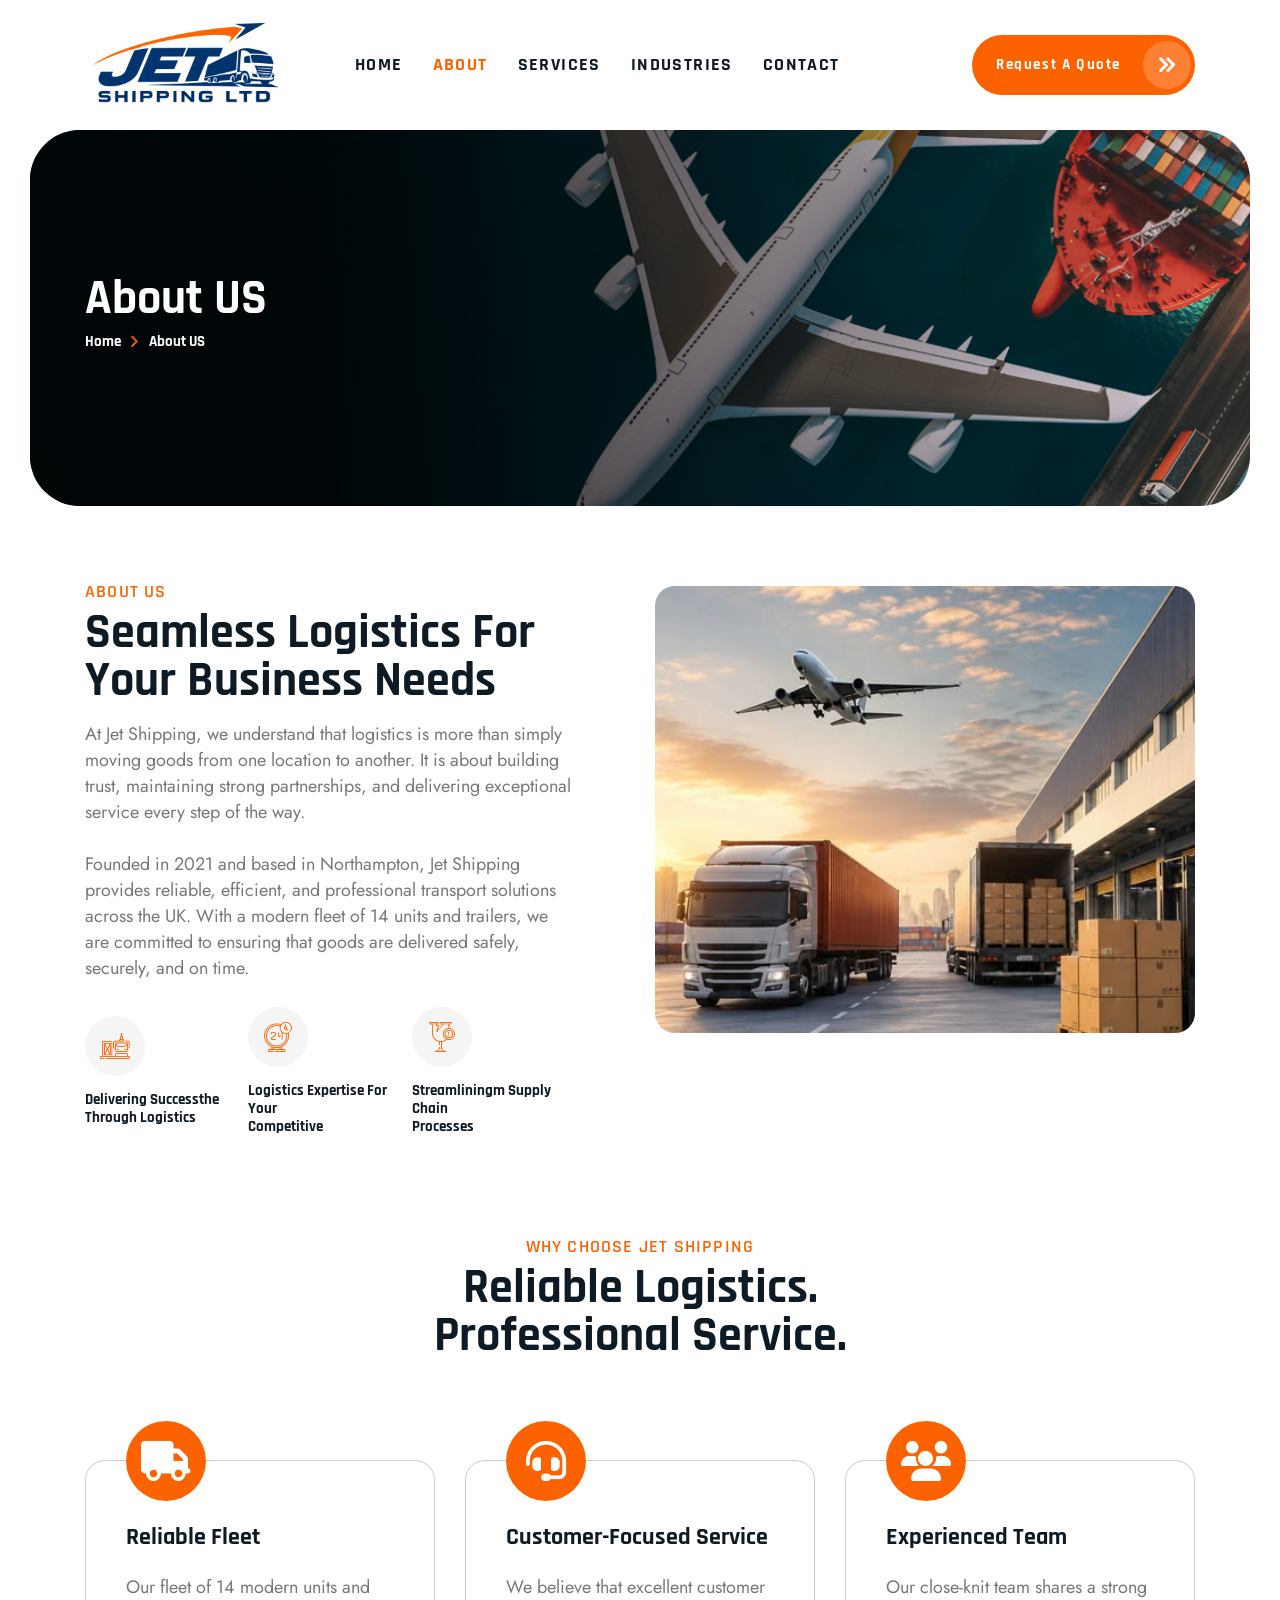
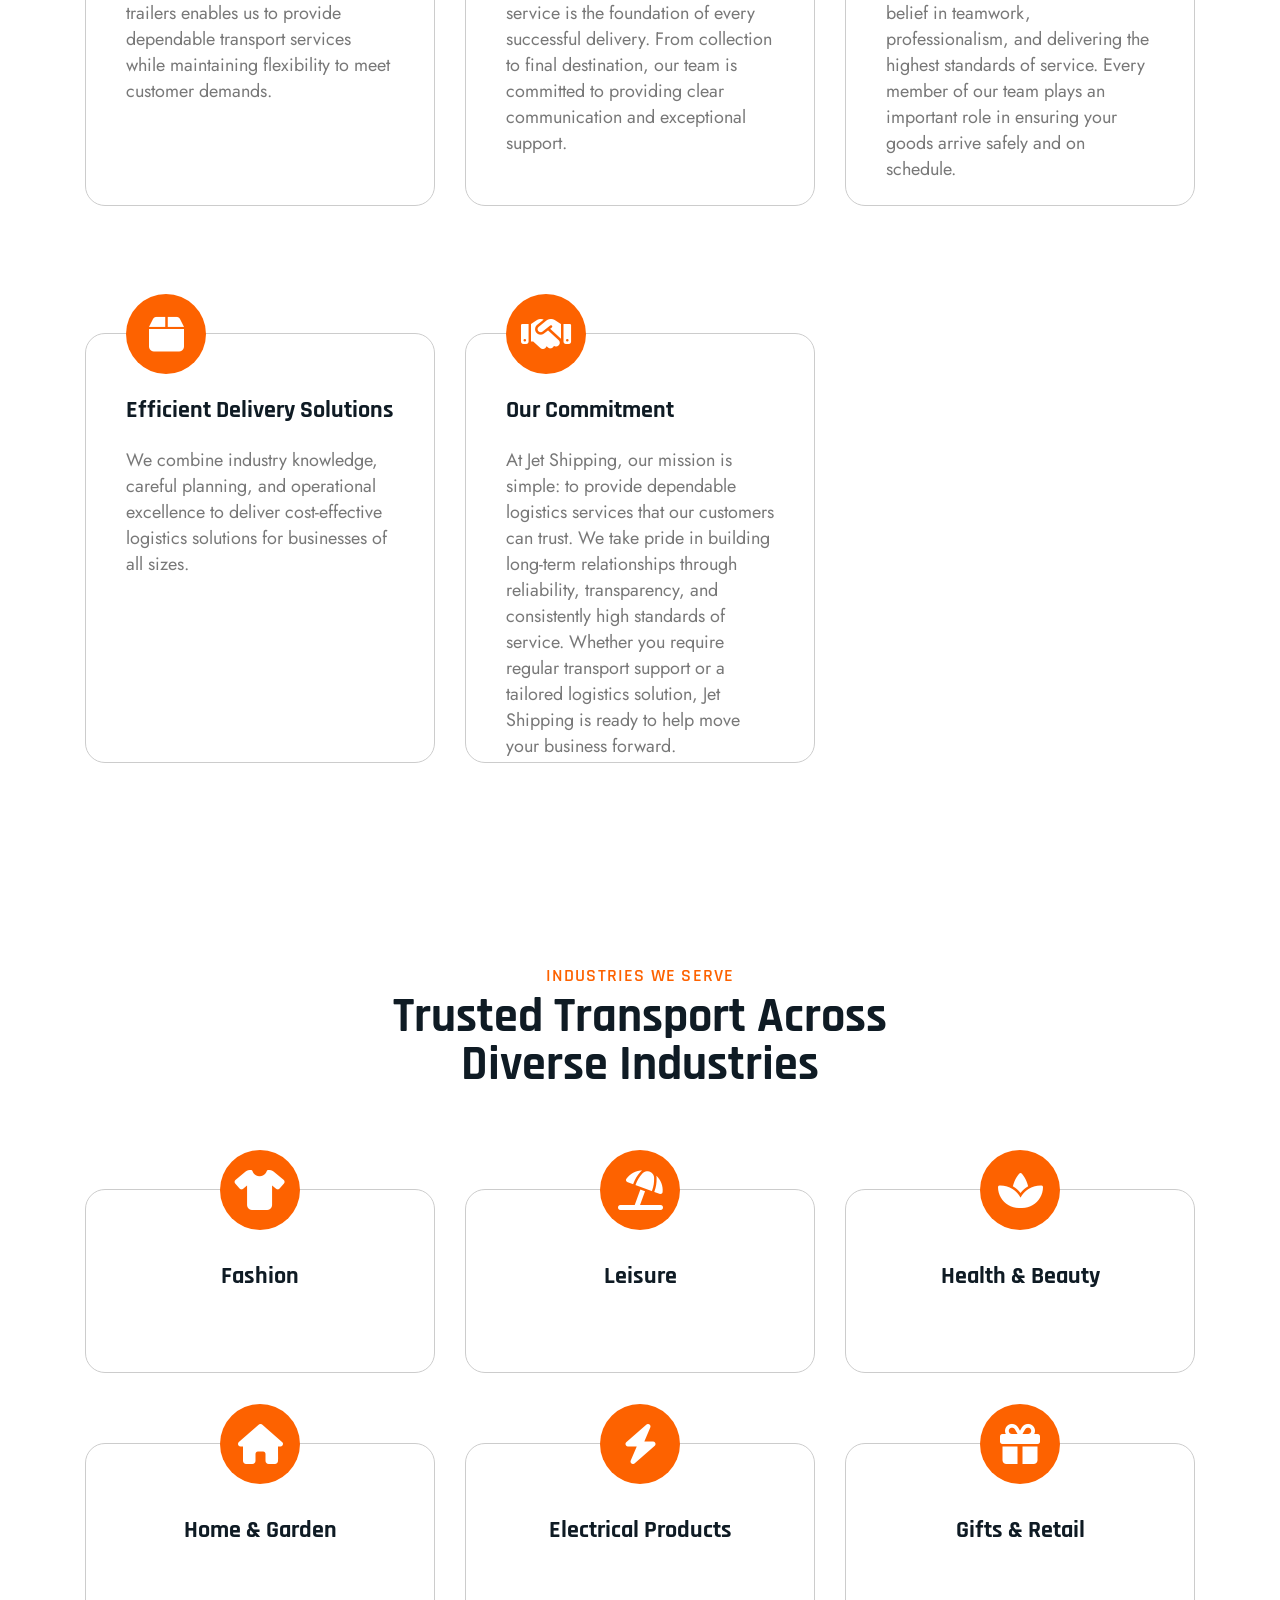
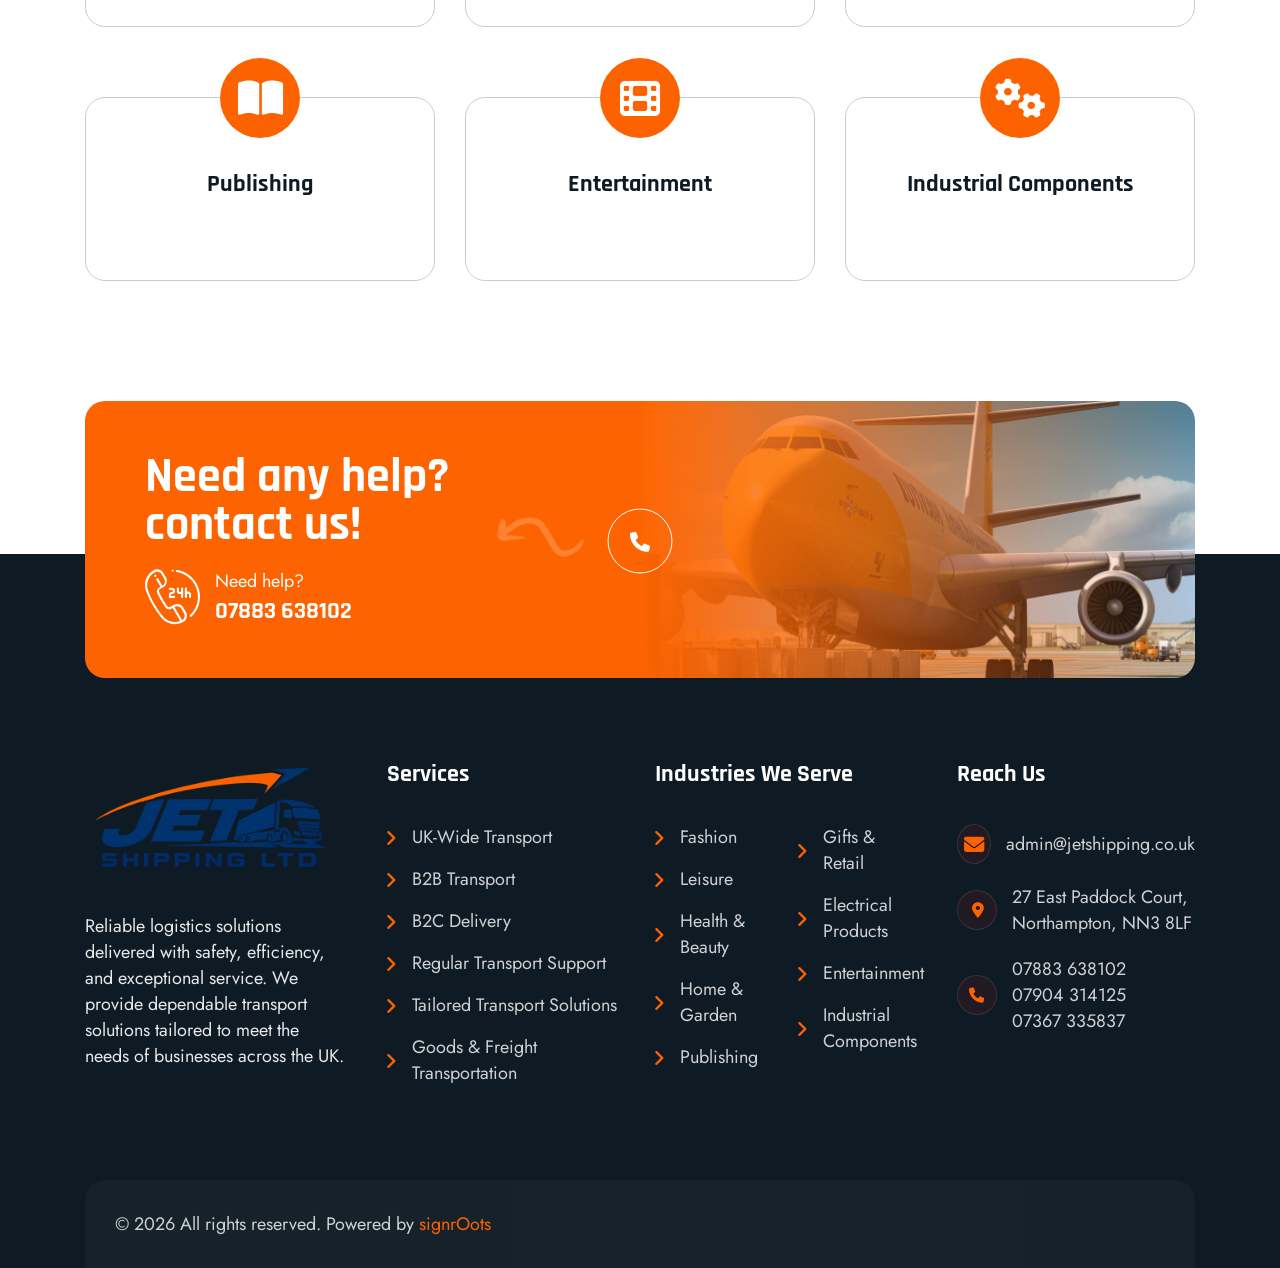
==== commit b2074397: "cta contact" ====
--- a/about.html
+++ b/about.html
@@ -528,7 +528,7 @@
                             </div>
                             <div class="content">
                                 <p>Need help?</p>
-                                <h3><a href="tel:3075550133">(307) 555-0133</a></h3>
+                                <h3><a href="tel:07883638102">07883 638102</a></h3>
                             </div>
                         </div>
                     </div>
--- a/assets/css/main.css
+++ b/assets/css/main.css
@@ -8575,7 +8575,19 @@
     display: block;
 }
 
-
 .main-menu__nav-sidebar-icon .navSidebar-button{
   display:none;
+}
+
+@media (max-width: 767px) {
+    .contact-one__contact-list li .icon {
+        width: 50px;
+        height: 50px;
+    }
+}
+
+@media (max-width: 767px) {
+    .google-map-one {
+        padding-bottom: 80px;
+    }
 }
